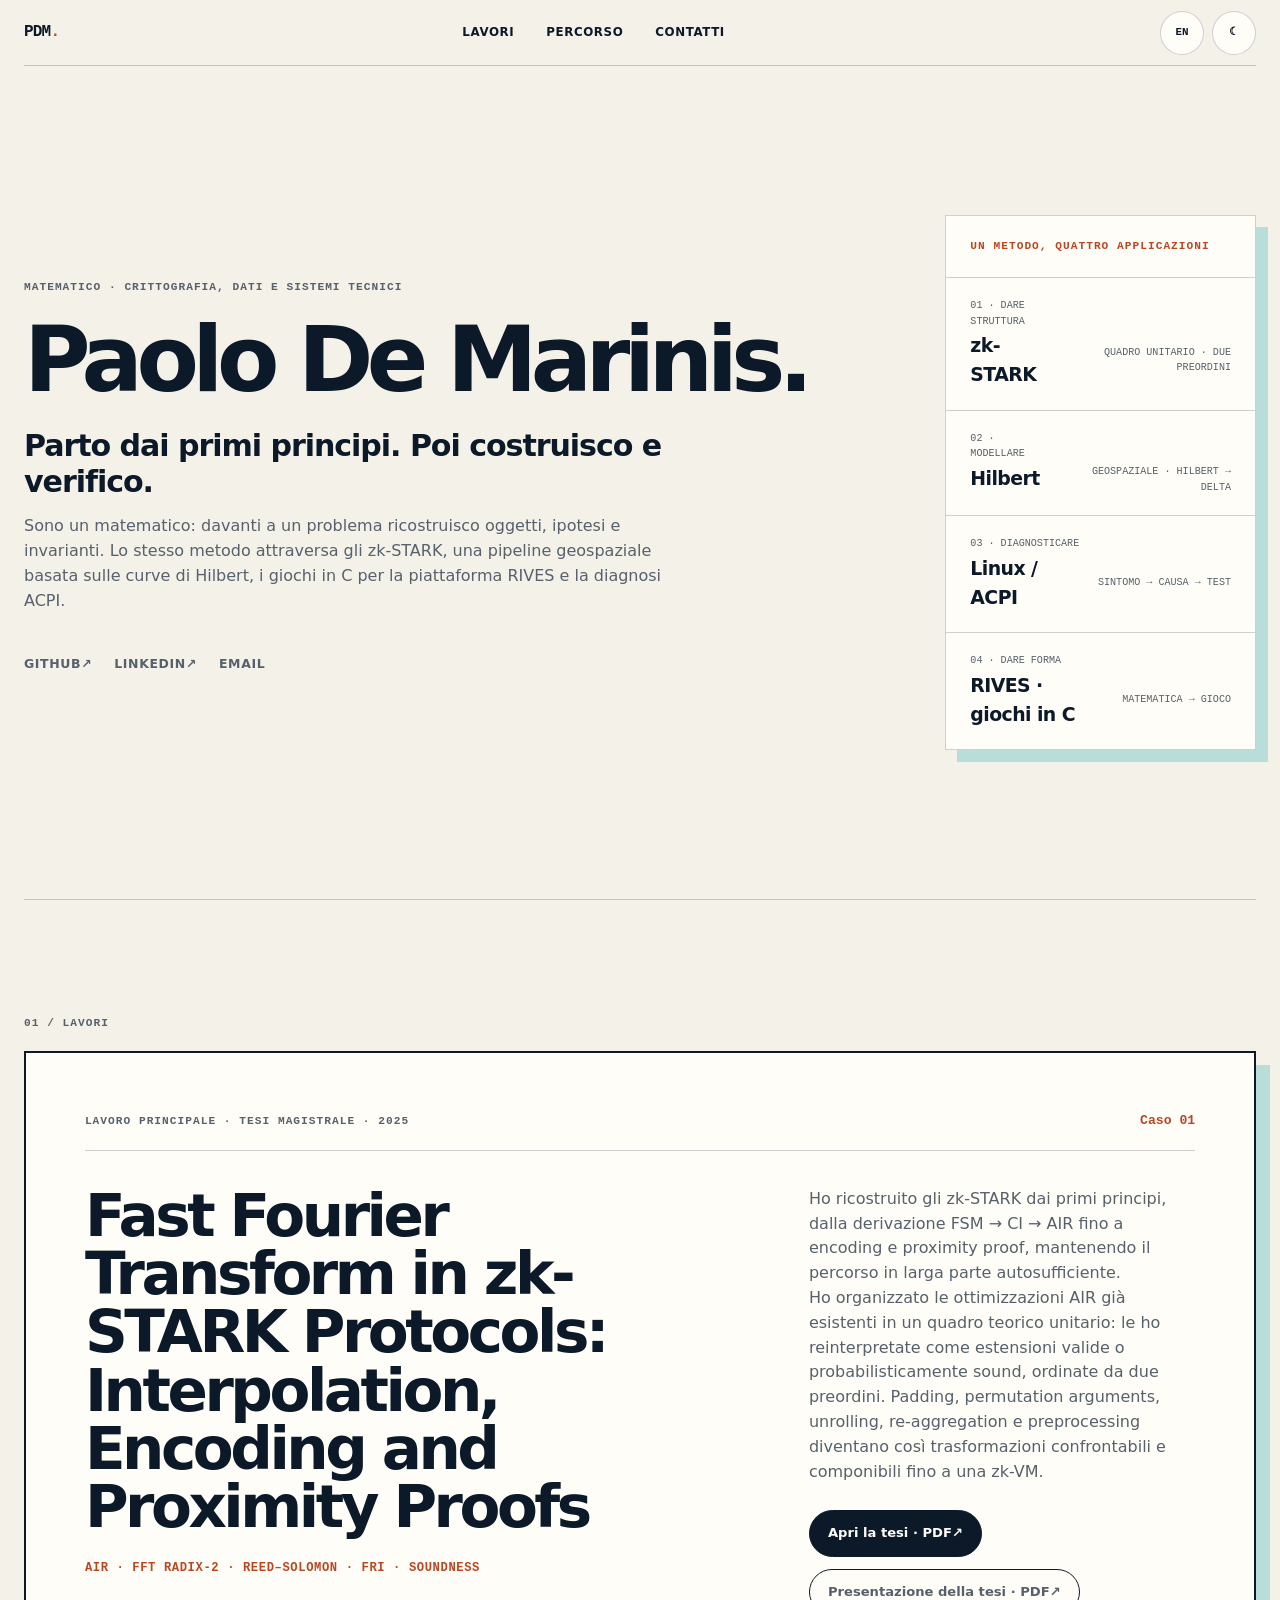
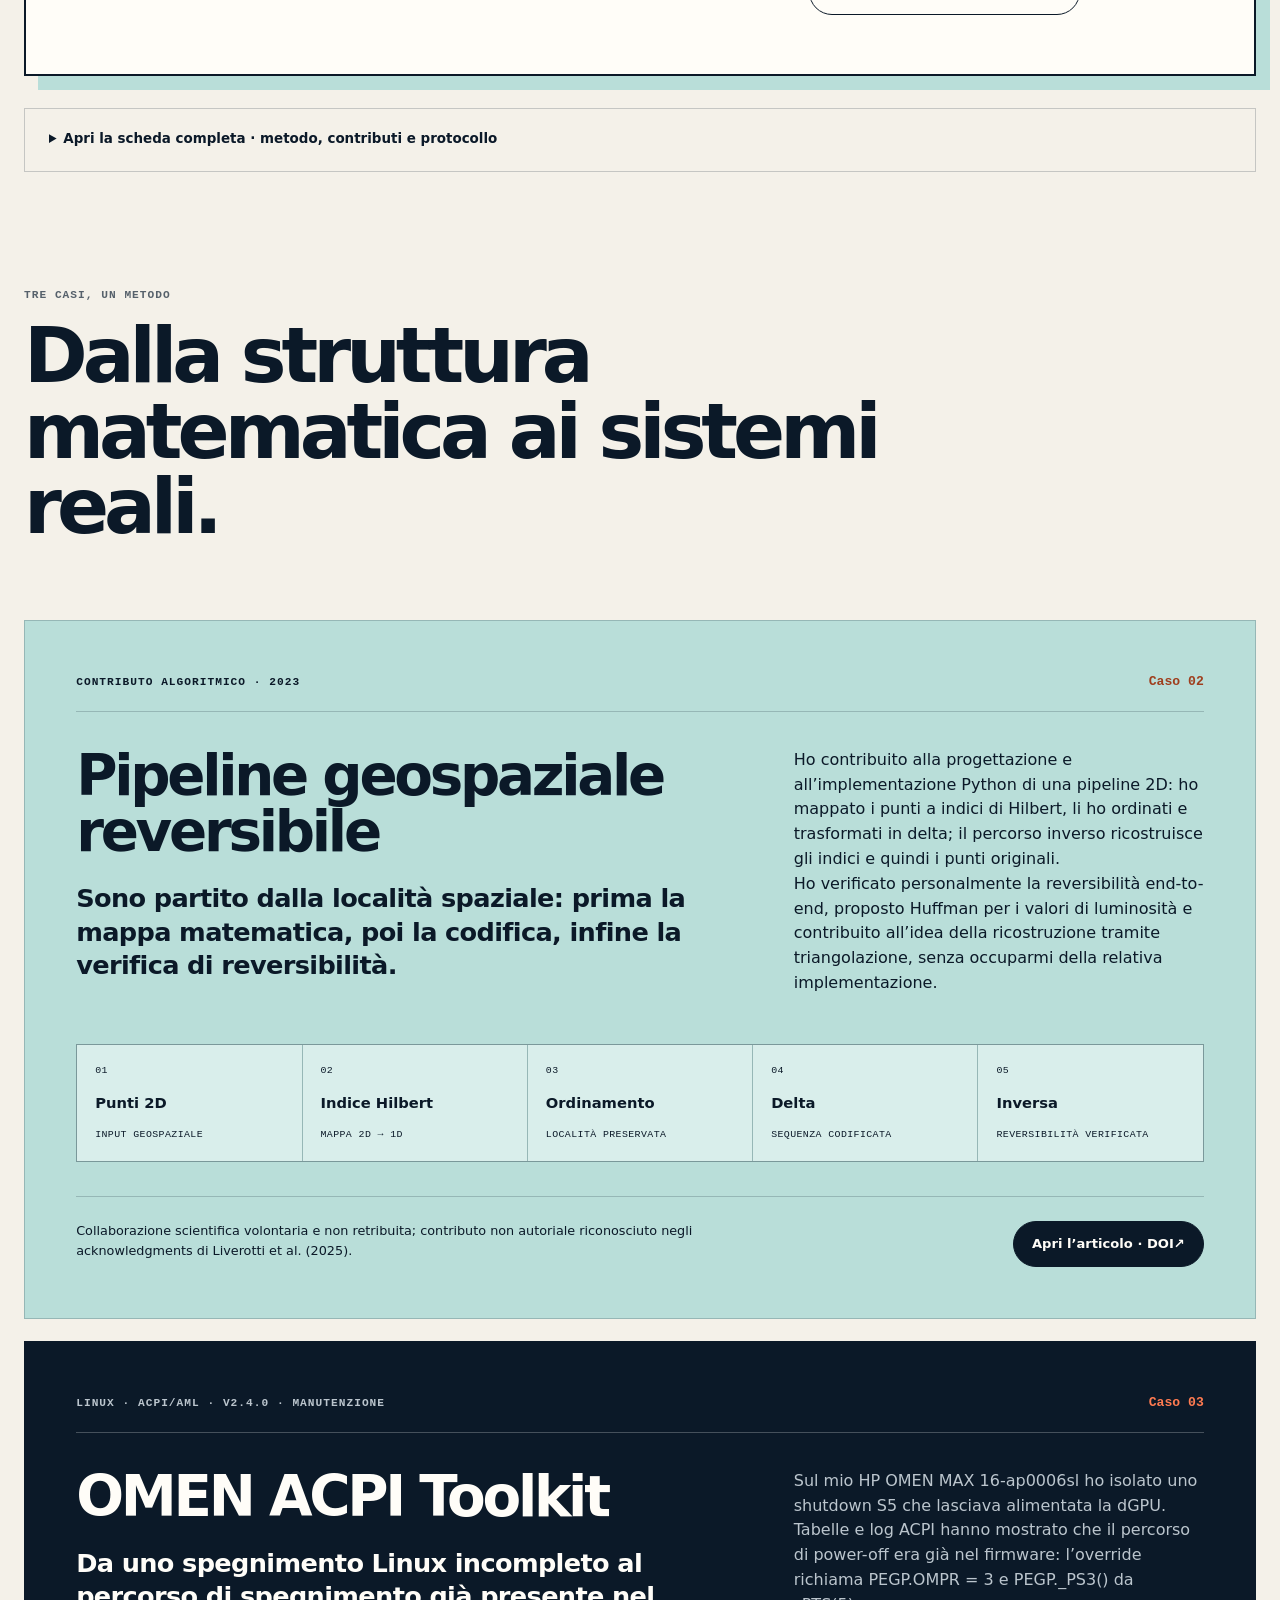
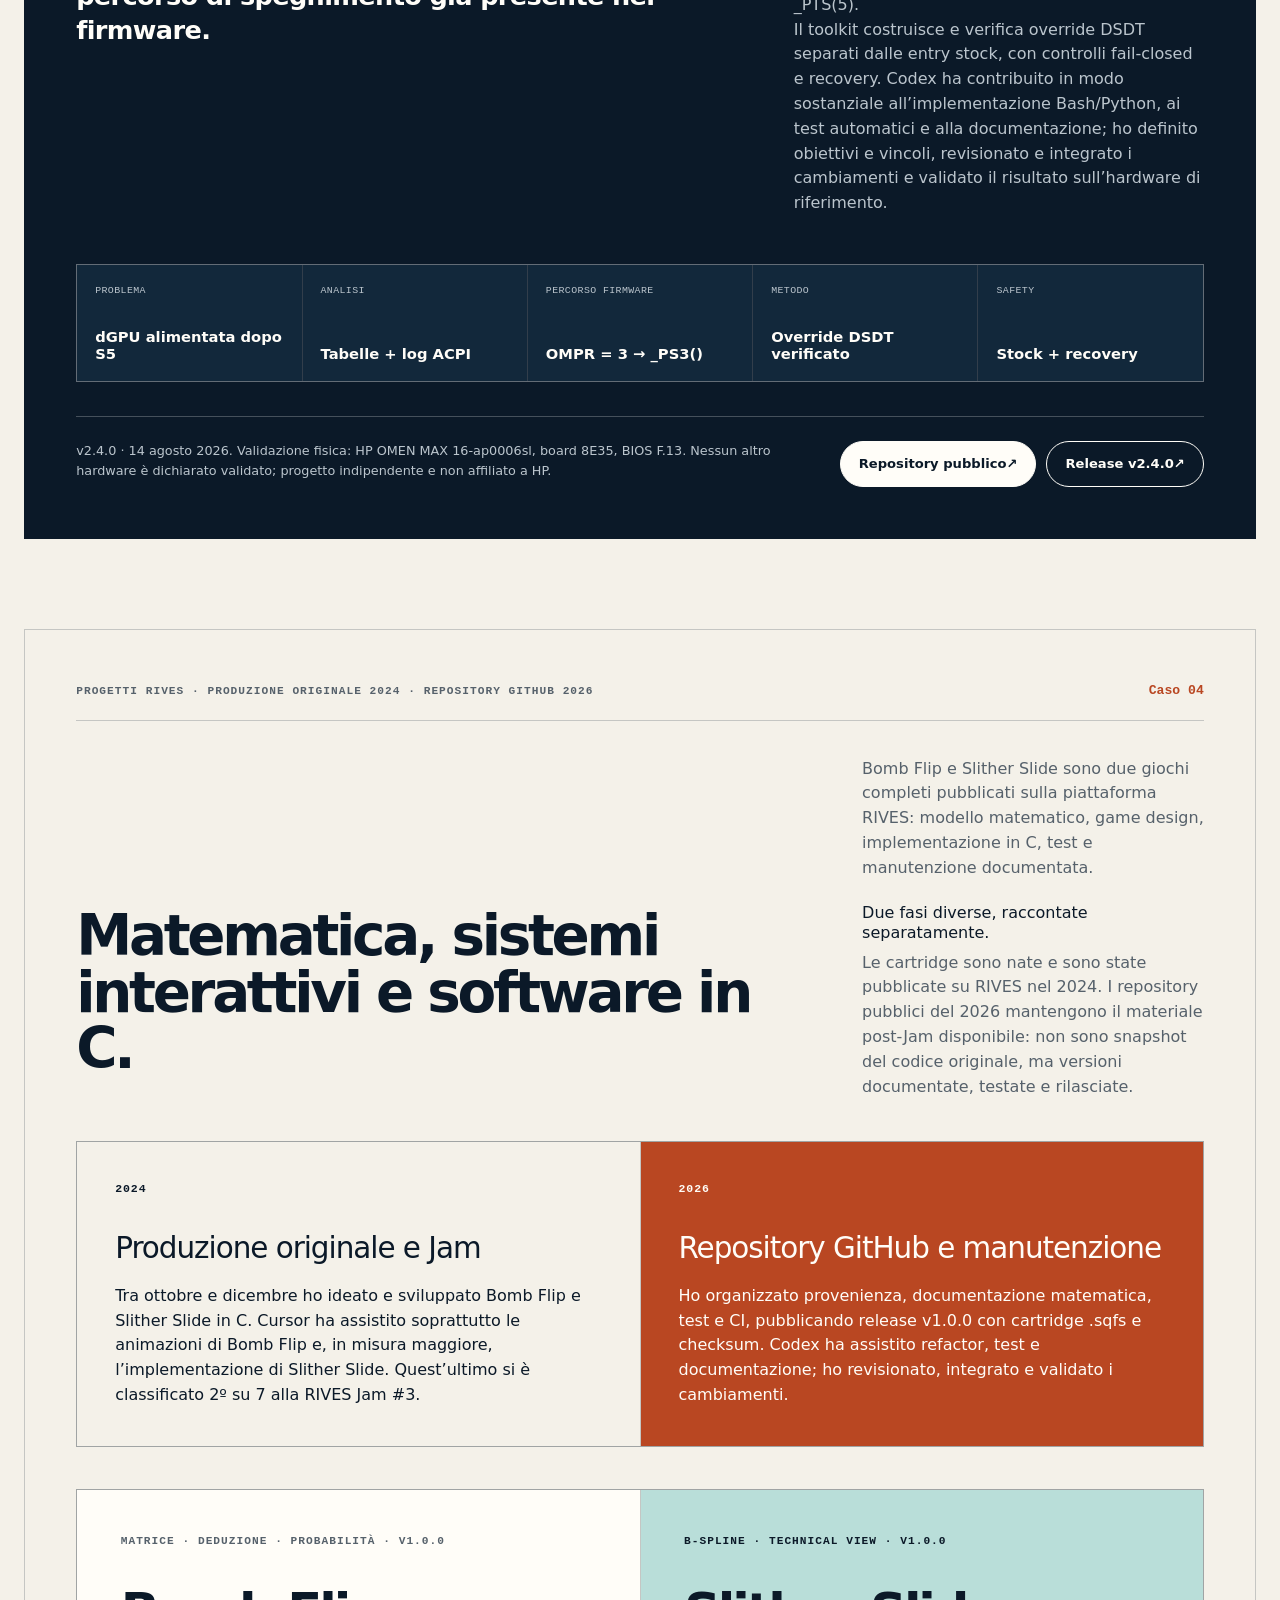
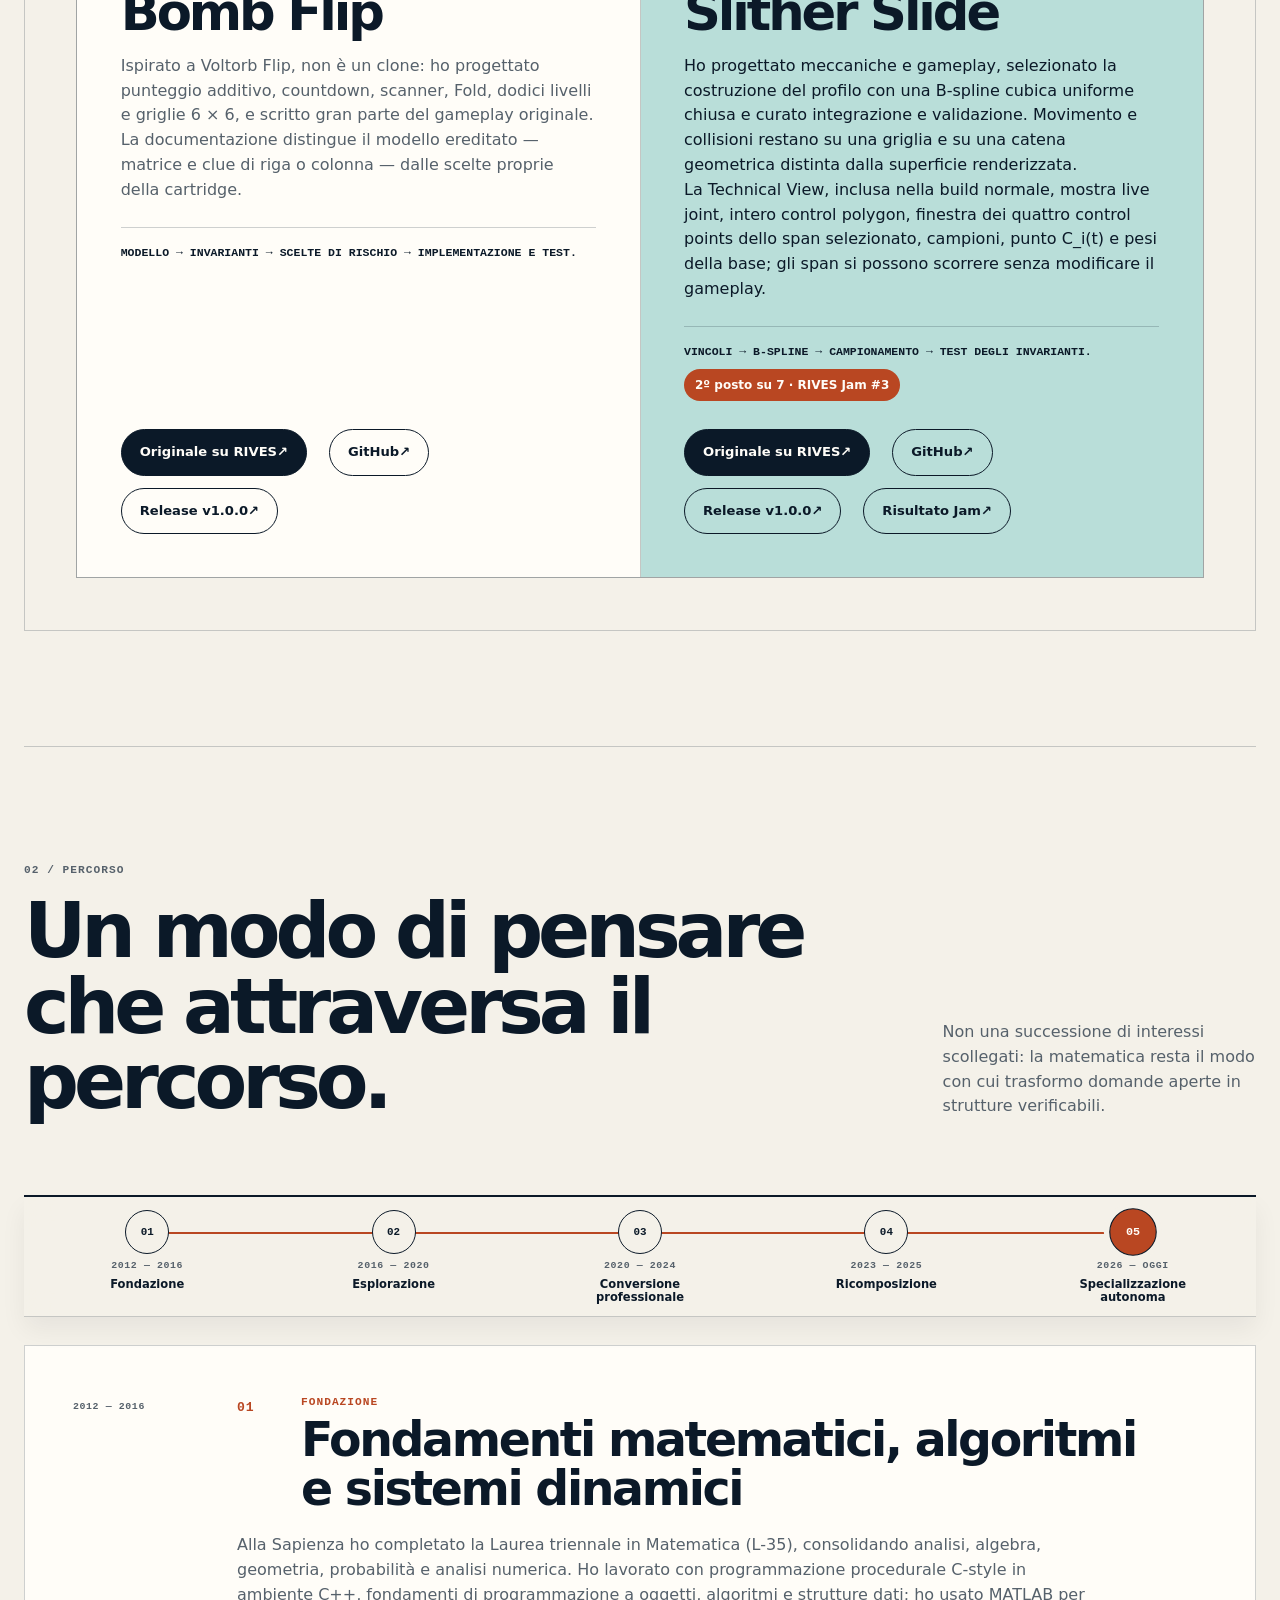
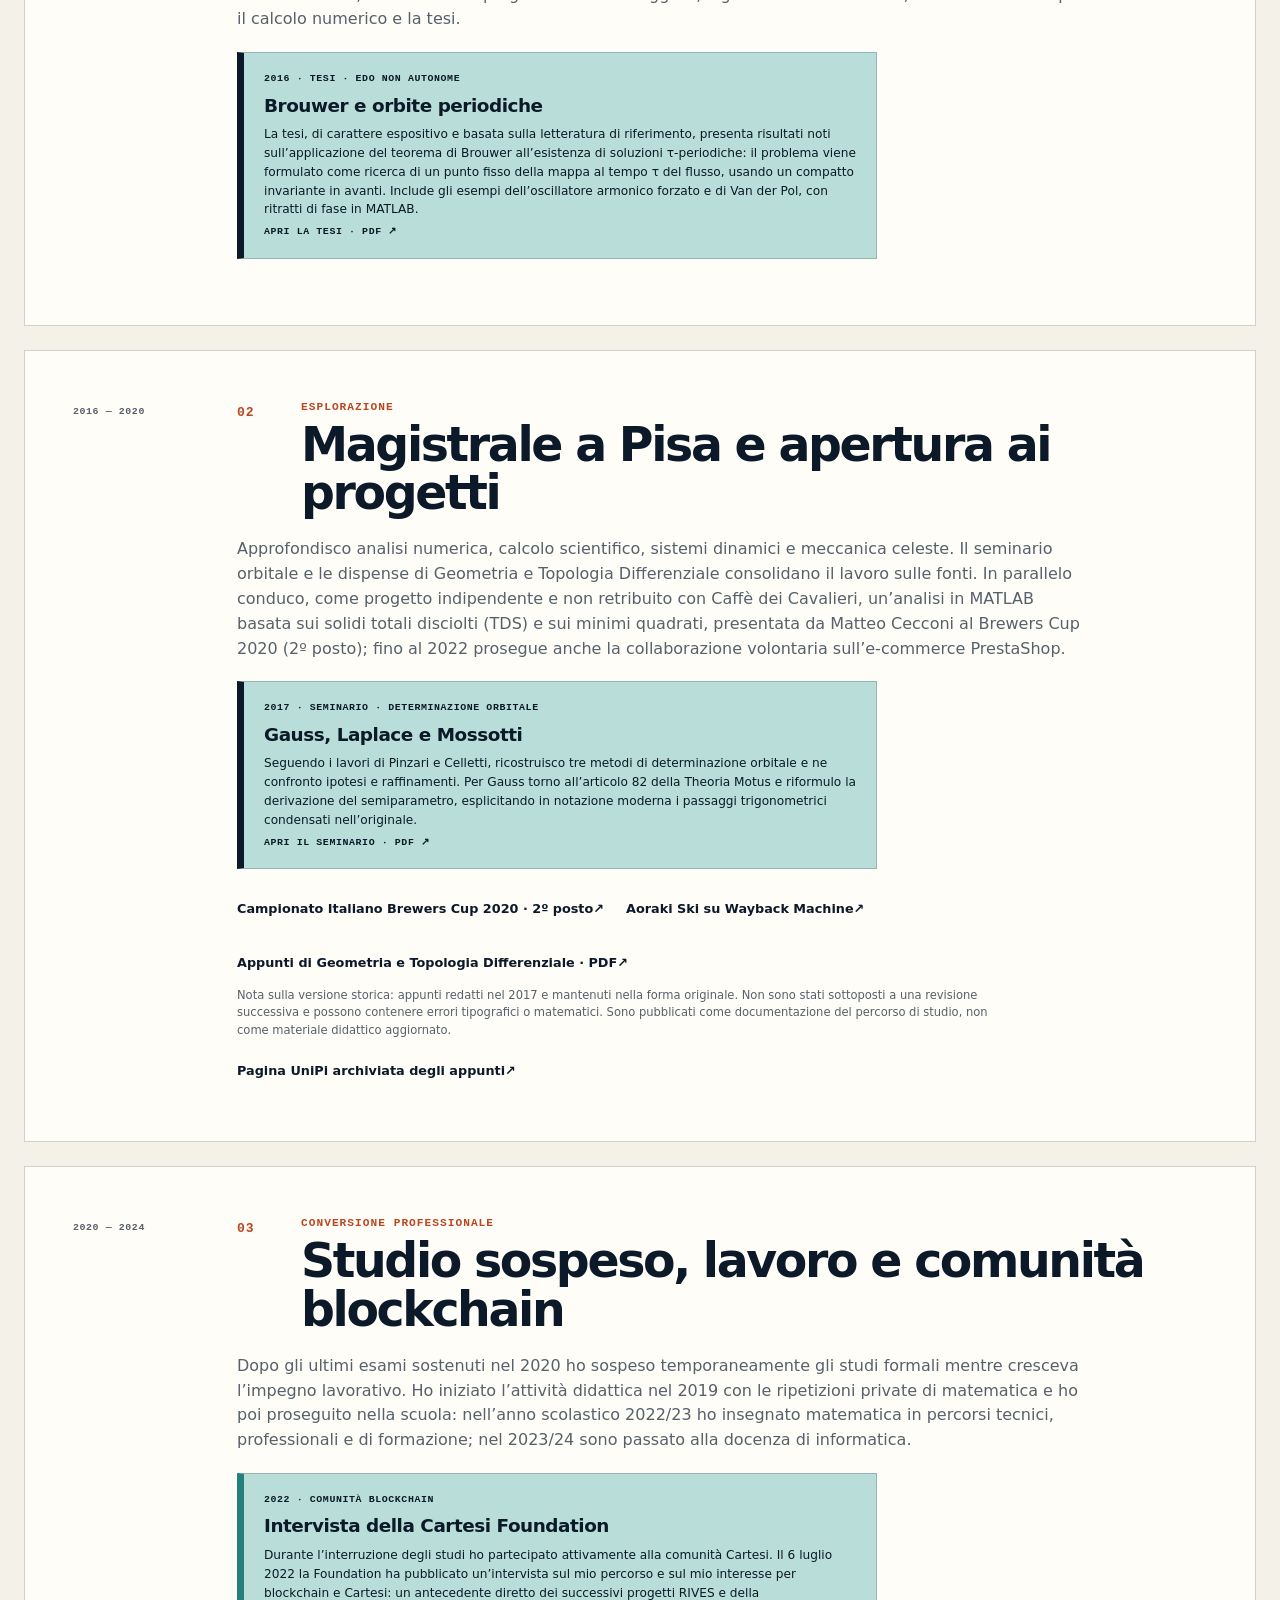
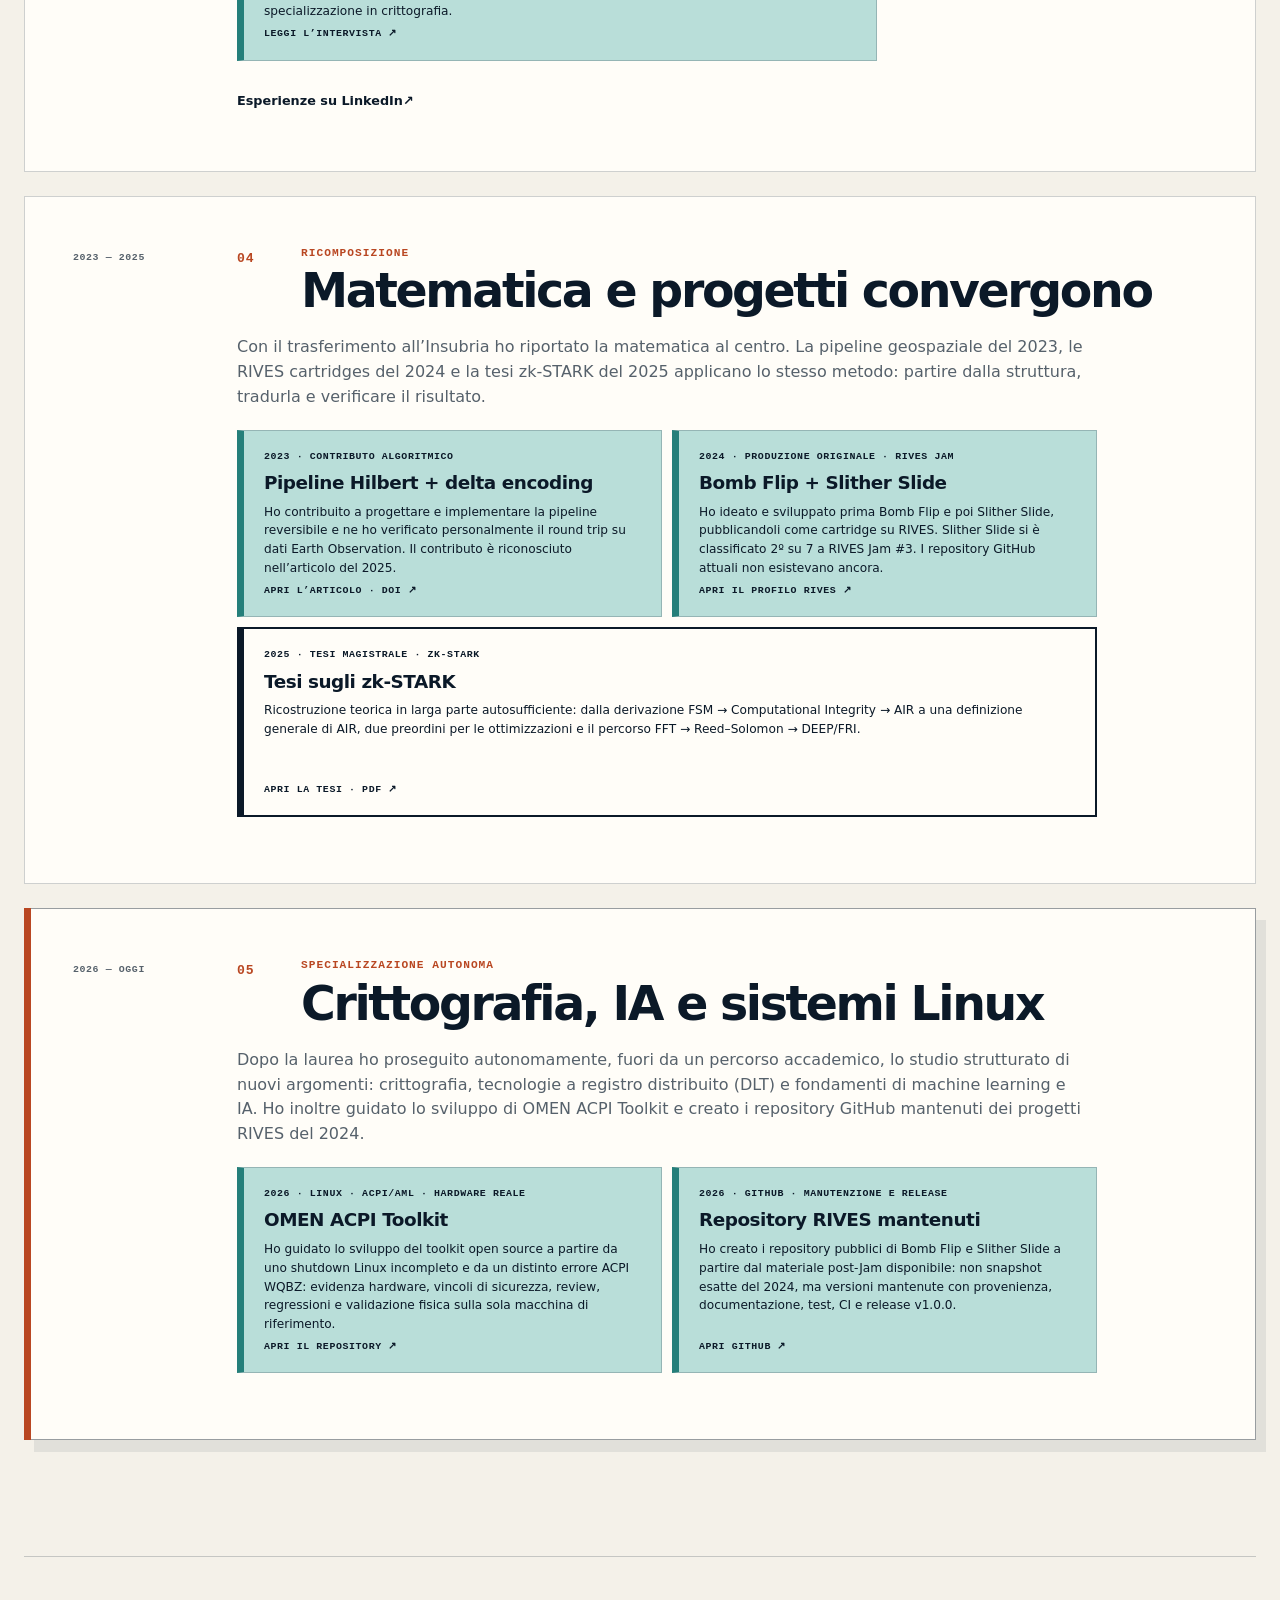
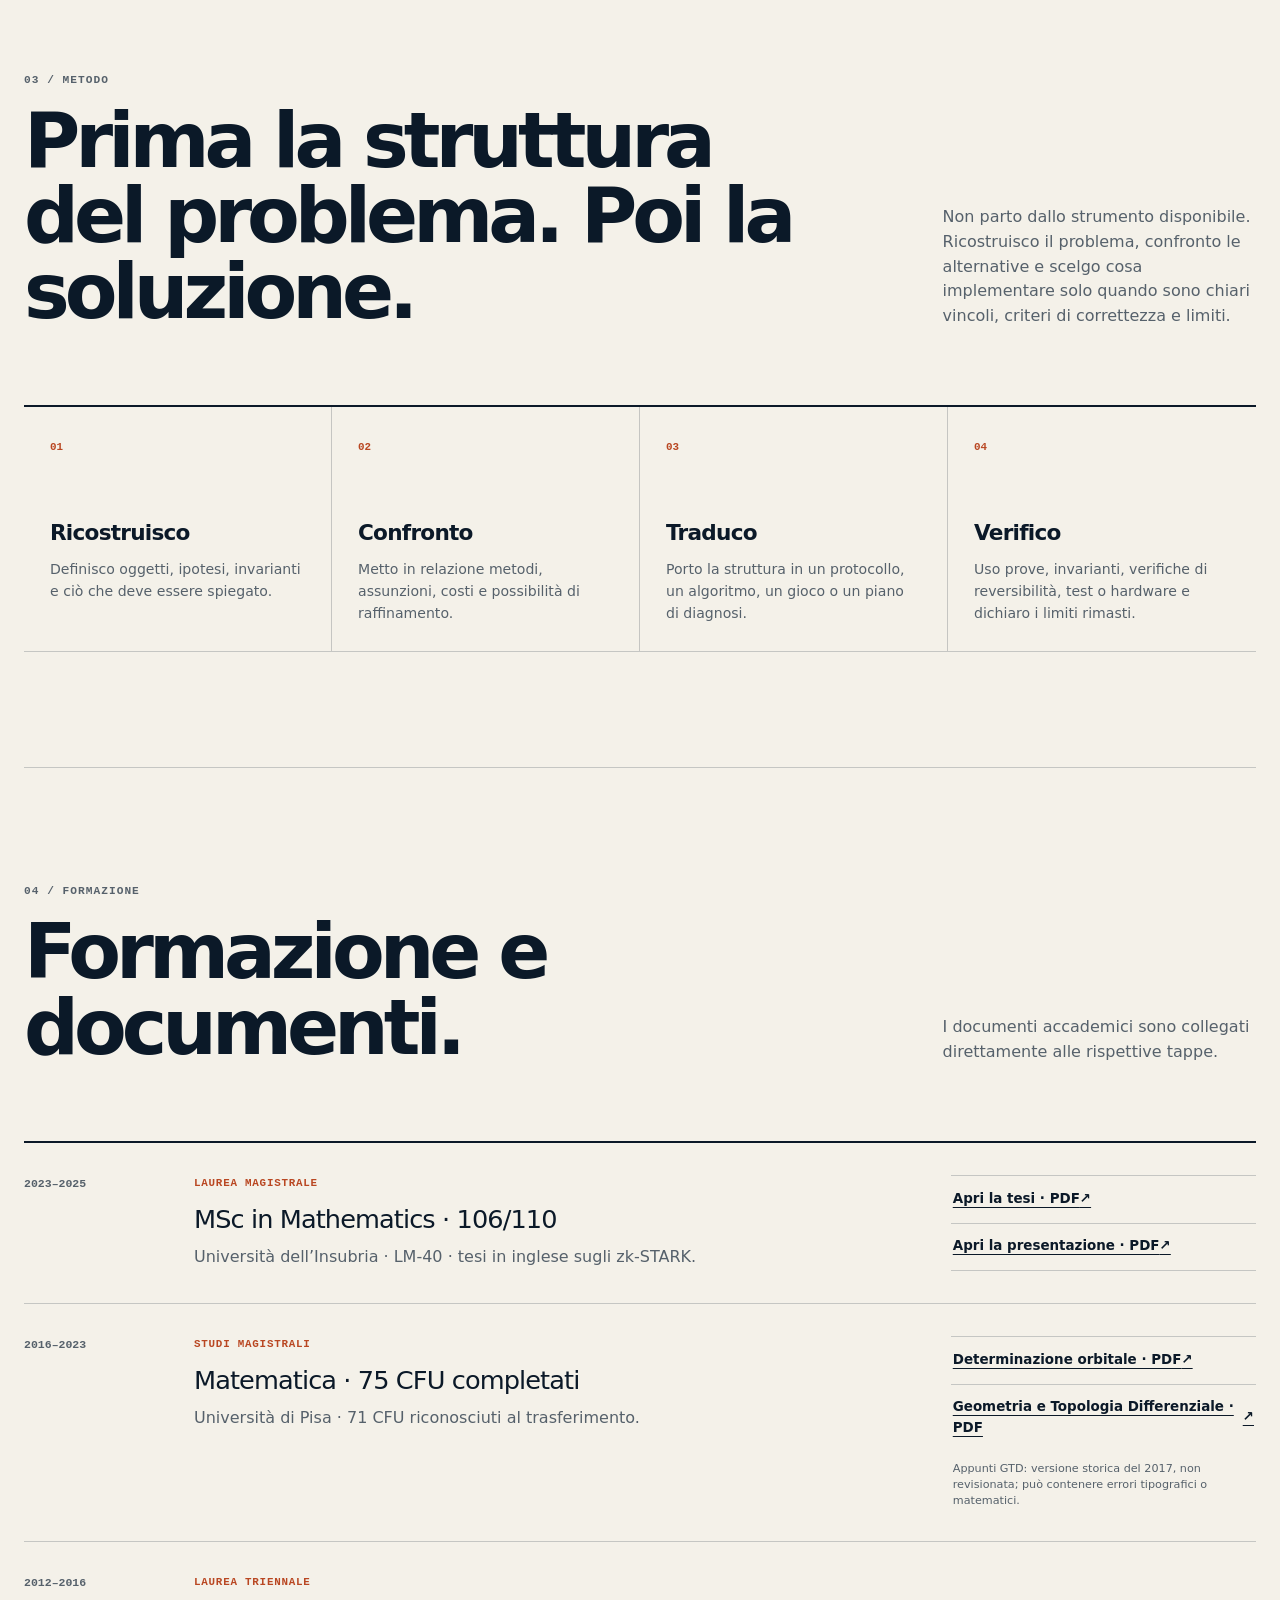
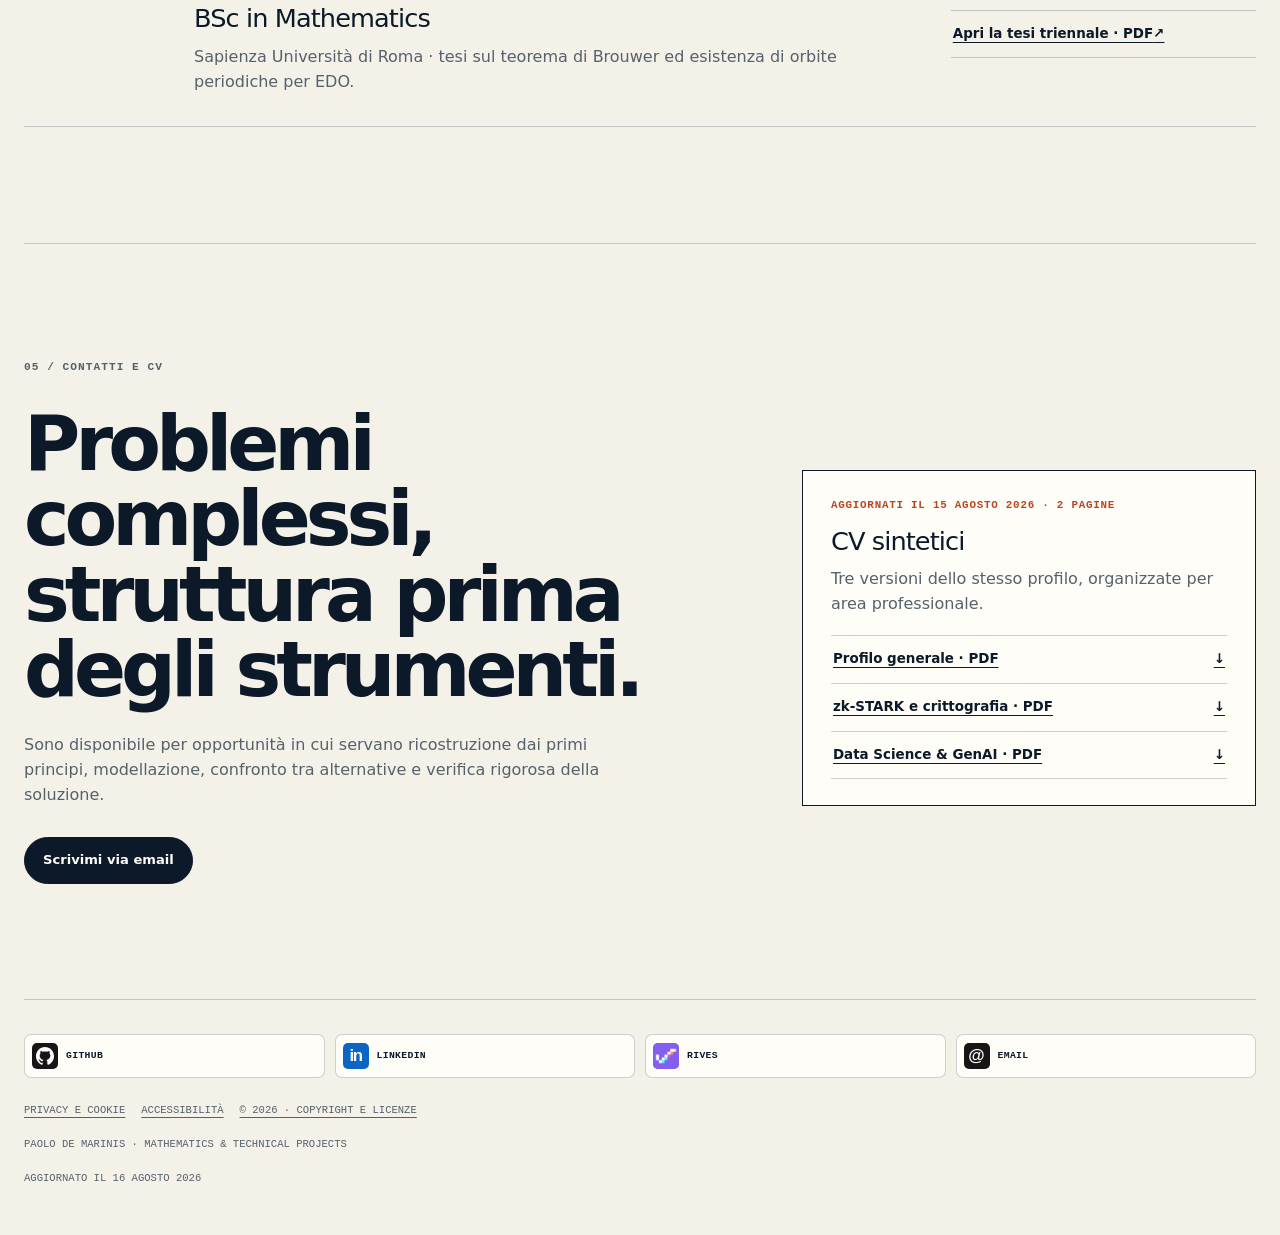
==== index.html @ 63380163 "Build bilingual portfolio interface and quality automation" ====
<!DOCTYPE html>
<html lang="it">
<head>
<meta charset="utf-8">
<meta name="viewport" content="width=device-width, initial-scale=1">
<meta name="referrer" content="no-referrer">
<meta name="robots" content="index, follow">
<title>Paolo De Marinis | Matematico</title>
<meta name="description" content="Matematico che ricostruisce problemi dai primi principi, traduce la struttura in soluzioni e ne verifica risultati e limiti.">
<link rel="canonical" href="https://paolo-de-marinis.github.io/">
<link rel="alternate" hreflang="it-IT" href="https://paolo-de-marinis.github.io/">
<link rel="alternate" hreflang="en" href="https://paolo-de-marinis.github.io/en/">
<meta property="og:title" content="Paolo De Marinis | Matematico">
<meta property="og:description" content="Dai primi principi alla soluzione verificata: zk-STARK, Hilbert, Linux/ACPI e sistemi interattivi.">
<meta property="og:url" content="https://paolo-de-marinis.github.io/">
<meta property="og:type" content="profile">
<meta property="og:site_name" content="Paolo De Marinis">
<meta property="og:locale" content="it_IT">
<meta property="og:locale:alternate" content="en_US">
<meta property="og:image" content="https://paolo-de-marinis.github.io/og.png">
<meta property="og:image:width" content="1734">
<meta property="og:image:height" content="907">
<meta property="og:image:alt" content="Paolo De Marinis - primi principi, matematica e verifica">
<meta name="twitter:card" content="summary_large_image">
<meta name="twitter:title" content="Paolo De Marinis | Matematico">
<meta name="twitter:description" content="Dai primi principi alla soluzione verificata: zk-STARK, Hilbert, Linux/ACPI e sistemi interattivi.">
<meta name="twitter:image" content="https://paolo-de-marinis.github.io/og.png">
<meta name="twitter:image:alt" content="Paolo De Marinis - primi principi, matematica e verifica">
<link rel="icon" href="/favicon.svg?v=2" type="image/svg+xml">
<link rel="stylesheet" href="/assets/site.css">
<script type="application/ld+json">{"@context":"https://schema.org","@type":"Person","name":"Paolo De Marinis","jobTitle":"Matematico","description":"Matematico che affronta problemi tecnico-scientifici dai primi principi, dalla formalizzazione alla verifica.","email":"mailto:paolodemarinis1993@gmail.com","sameAs":["https://www.linkedin.com/in/paolo-de-marinis-math/","https://github.com/paolo-de-marinis","https://app.rives.io/profile/0x2e092f91bc25ebd12b8b0e4df87d9d0424d6460c"],"alumniOf":["Università degli Studi dell’Insubria","Università di Pisa","Sapienza Università di Roma"],"knowsAbout":["Mathematics","zk-STARKs","Algebraic Intermediate Representations","Fast Fourier Transform","Reed-Solomon codes","FRI","Geospatial data compression","Hilbert curves","Linux","ACPI and AML","C","MATLAB"],"url":"https://paolo-de-marinis.github.io/"}</script>
</head>
<body>
<a class="skip-link" href="#contenuto">Salta al contenuto principale</a><header class="site-header"><a class="wordmark" href="#top" aria-label="PDM — Paolo De Marinis, inizio pagina">PDM<span>.</span></a><nav class="site-nav" aria-label="Navigazione principale"><a href="#lavori">Lavori</a><a href="#percorso">Percorso</a><a href="#contatti">Contatti</a></nav><div class="site-controls" role="group" aria-label="Lingua e tema">
<a href="/en/" hreflang="en" lang="en" aria-label="EN — Read in English">EN</a><button type="button" aria-label="Attiva il tema scuro" title="Tema scuro" class="theme-toggle"><span aria-hidden="true">☾</span></button>
</div></header><main id="contenuto" tabindex="-1"><section id="top" class="hero" aria-labelledby="hero-title"><div class="hero-copy">
<p class="eyebrow">Matematico · crittografia, dati e sistemi tecnici</p>
<h1 id="hero-title">Paolo De Marinis.</h1>
<p class="hero-lead">Parto dai primi principi. Poi costruisco e verifico.</p>
<p class="hero-body">Sono un matematico: davanti a un problema ricostruisco oggetti, ipotesi e invarianti. Lo stesso metodo attraversa gli zk-STARK, una pipeline geospaziale basata sulle curve di Hilbert, i giochi in C per la piattaforma RIVES e la diagnosi ACPI.</p>
<nav class="hero-links" aria-label="Contatti e profili">
<a class="" href="https://github.com/paolo-de-marinis" target="_blank" rel="noopener noreferrer">GitHub<span aria-hidden="true"> ↗</span></a><a class="" href="https://www.linkedin.com/in/paolo-de-marinis-math/" target="_blank" rel="noopener noreferrer">LinkedIn<span aria-hidden="true"> ↗</span></a><a href="mailto:paolodemarinis1993@gmail.com">Email</a>
</nav>
<nav class="mobile-project-nav" aria-label="Lavori principali"><a href="#featured-thesis">zk-STARK</a><a href="#hilbert">Hilbert</a><a href="#omen">OMEN</a><a href="#rives">RIVES</a></nav>
</div>
<aside class="proof-index" aria-label="Quattro applicazioni dello stesso metodo"><p class="card-kicker">Un metodo, quattro applicazioni</p>
<a href="#featured-thesis"><span>01 · dare struttura</span><strong>zk-STARK</strong><small>Quadro unitario · due preordini</small></a><a href="#hilbert"><span>02 · modellare</span><strong>Hilbert</strong><small>Geospaziale · Hilbert → delta</small></a><a href="#omen"><span>03 · diagnosticare</span><strong>Linux / ACPI</strong><small>Sintomo → causa → test</small></a><a href="#rives"><span>04 · dare forma</span><strong>RIVES · giochi in C</strong><small>Matematica → gioco</small></a></aside></section><section id="lavori" class="section work-section"><p class="section-index work-index">01 / Lavori</p>
<article id="featured-thesis" class="featured-thesis" aria-labelledby="featured-thesis-title"><div class="case-header featured-thesis-header">
<p class="project-type">Lavoro principale · tesi magistrale · 2025</p>
<span class="case-number">Caso 01</span>
</div>
<div>
<h2 id="featured-thesis-title">Fast Fourier Transform in zk-STARK Protocols: Interpolation, Encoding and Proximity Proofs</h2>
<p class="featured-thesis-tags">AIR · FFT radix-2 · Reed–Solomon · FRI · soundness</p>
</div>
<div class="featured-thesis-copy">
<p>Ho ricostruito gli zk-STARK dai primi principi, dalla derivazione FSM → CI → AIR fino a encoding e proximity proof, mantenendo il percorso in larga parte autosufficiente.</p>
<p>Ho organizzato le ottimizzazioni AIR già esistenti in un quadro teorico unitario: le ho reinterpretate come estensioni valide o probabilisticamente sound, ordinate da due preordini. Padding, permutation arguments, unrolling, re-aggregation e preprocessing diventano così trasformazioni confrontabili e componibili fino a una zk-VM.</p>
<div class="hero-actions">
<a class="button button-primary" href="/documents/paolo-de-marinis-msc-thesis-zkstarks.pdf" target="_blank" rel="noopener noreferrer">Apri la tesi · PDF<span aria-hidden="true"> ↗</span></a><a class="button button-secondary" href="/documents/paolo-de-marinis-msc-thesis-presentation.pdf" target="_blank" rel="noopener noreferrer">Presentazione della tesi · PDF<span aria-hidden="true"> ↗</span></a>
</div>
</div></article><details class="thesis-detail"><summary id="tesi">Apri la scheda completa · metodo, contributi e protocollo</summary><article class="case-study case-thesis"><div class="case-header">
<p class="project-type">Tesi magistrale · 2025 · lavoro principale</p>
<span class="case-number">Caso 01</span>
</div>
<div class="case-grid">
<div>
<h3>Fast Fourier Transform in zk-STARK Protocols: Interpolation, Encoding and Proximity Proofs</h3>
<p class="case-lead">Ho ricostruito gli zk-STARK dai primi principi prima di organizzare protocollo, ottimizzazioni e prove.</p>
</div>
<div class="case-body">
<p>Sono partito da una difficoltà precisa: la letteratura usa formalismi AIR non uniformi e raramente ricostruisce l’intero percorso. Riprendendo e ampliando idee già presentate in forma più intuitiva nella letteratura, ho formalizzato il passaggio da macchina a stati finiti a Computational Integrity e AIR e ne ho dimostrato l’equivalenza logica. Su questa base ho proposto una definizione generale che unifica formulazioni della letteratura e un framework a due preordini per confrontare e comporre estensioni valide o probabilisticamente sound.</p>
<p>Ho applicato il framework per analizzare e reinterpretare sistematicamente ottimizzazioni già note. In particolare, la tesi formalizza i permutation arguments presenti in letteratura come trasformazioni che, mediante colonne ausiliarie e un running-product argument, convertono vincoli non locali indicizzati da una permutazione in vincoli locali rispetto allo shift della traccia, con soundness probabilistica. Padding, unrolling, re-aggregation e preprocessing possono quindi essere classificati e composti fino alla costruzione di una zk-VM.</p>
<p>Ho infine ricostruito, a partire dalla letteratura, il protocollo attraverso FFT, codifica Reed-Solomon, DEEP e FRI, con analisi di complessità e soundness, distinguendo risultati dimostrati, assunzioni e limiti del lavoro.</p>
</div>
</div>
<div class="protocol-map" role="group" aria-label="Struttura concettuale della tesi">
<div>
<span>Formalizzazione</span><strong>FSM</strong>
</div>
<i aria-hidden="true">→</i><div>
<span>Statement</span><strong>CI</strong>
</div>
<i aria-hidden="true">→</i><div>
<span>Vincoli</span><strong>AIR</strong>
</div>
<i aria-hidden="true">→</i><div>
<span>Encoding</span><strong>Reed–Solomon</strong>
</div>
<i aria-hidden="true">→</i><div>
<span>Proximity</span><strong>DEEP + FRI</strong>
</div>
</div>
<div class="case-footer"><p>Università dell’Insubria · 106/110 · relatori Marco Donatelli e Alberto Trombetta</p></div></article></details><div class="section-heading applied-heading">
<p class="section-index">Tre casi, un metodo</p>
<h2>Dalla struttura matematica ai sistemi reali.</h2>
</div>
<article id="hilbert" class="case-study case-hilbert"><div class="case-header">
<p class="project-type">Contributo algoritmico · 2023</p>
<span class="case-number">Caso 02</span>
</div>
<div class="case-grid">
<div>
<h3>Pipeline geospaziale reversibile</h3>
<p class="case-lead">Sono partito dalla località spaziale: prima la mappa matematica, poi la codifica, infine la verifica di reversibilità.</p>
</div>
<div class="case-body">
<p>Ho contribuito alla progettazione e all’implementazione Python di una pipeline 2D: ho mappato i punti a indici di Hilbert, li ho ordinati e trasformati in delta; il percorso inverso ricostruisce gli indici e quindi i punti originali.</p>
<p>Ho verificato personalmente la reversibilità end-to-end, proposto Huffman per i valori di luminosità e contribuito all’idea della ricostruzione tramite triangolazione, senza occuparmi della relativa implementazione.</p>
</div>
</div>
<ol class="pipeline">
<li>
<span>01</span><strong>Punti 2D</strong><small>Input geospaziale</small>
</li>
<li>
<span>02</span><strong>Indice Hilbert</strong><small>Mappa 2D → 1D</small>
</li>
<li>
<span>03</span><strong>Ordinamento</strong><small>Località preservata</small>
</li>
<li>
<span>04</span><strong>Delta</strong><small>Sequenza codificata</small>
</li>
<li>
<span>05</span><strong>Inversa</strong><small>Reversibilità verificata</small>
</li>
</ol>
<div class="case-footer">
<p>Collaborazione scientifica volontaria e non retribuita; contributo non autoriale riconosciuto negli acknowledgments di Liverotti et al. (2025).</p>
<a class="button button-primary" href="https://doi.org/10.1002/nme.70064" target="_blank" rel="noopener noreferrer">Apri l’articolo · DOI<span aria-hidden="true"> ↗</span></a>
</div></article><article id="omen" class="case-study case-omen"><div class="case-header">
<p class="project-type">Linux · ACPI/AML · v2.4.0 · manutenzione</p>
<span class="case-number">Caso 03</span>
</div>
<div class="case-grid">
<div>
<h3>OMEN ACPI Toolkit</h3>
<p class="case-lead">Da uno spegnimento Linux incompleto al percorso di spegnimento già presente nel firmware.</p>
</div>
<div class="case-body">
<p>Sul mio HP OMEN MAX 16-ap0006sl ho isolato uno shutdown S5 che lasciava alimentata la dGPU. Tabelle e log ACPI hanno mostrato che il percorso di power-off era già nel firmware: l’override richiama PEGP.OMPR = 3 e PEGP._PS3() da _PTS(5).</p>
<p>Il toolkit costruisce e verifica override DSDT separati dalle entry stock, con controlli fail-closed e recovery. Codex ha contribuito in modo sostanziale all’implementazione Bash/Python, ai test automatici e alla documentazione; ho definito obiettivi e vincoli, revisionato e integrato i cambiamenti e validato il risultato sull’hardware di riferimento.</p>
</div>
</div>
<ol class="diagnostic-flow">
<li>
<span>Problema</span><strong>dGPU alimentata dopo S5</strong>
</li>
<li>
<span>Analisi</span><strong>Tabelle + log ACPI</strong>
</li>
<li>
<span>Percorso firmware</span><strong>OMPR = 3 → _PS3()</strong>
</li>
<li>
<span>Metodo</span><strong>Override DSDT verificato</strong>
</li>
<li>
<span>Safety</span><strong>Stock + recovery</strong>
</li>
</ol>
<div class="case-footer">
<p>v2.4.0 · 14 agosto 2026. Validazione fisica: HP OMEN MAX 16-ap0006sl, board 8E35, BIOS F.13. Nessun altro hardware è dichiarato validato; progetto indipendente e non affiliato a HP.</p>
<div>
<a class="button button-primary" href="https://github.com/paolo-de-marinis/omen-acpi" target="_blank" rel="noopener noreferrer">Repository pubblico<span aria-hidden="true"> ↗</span></a><a class="button button-secondary" href="https://github.com/paolo-de-marinis/omen-acpi/releases/tag/v2.4.0" target="_blank" rel="noopener noreferrer">Release v2.4.0<span aria-hidden="true"> ↗</span></a>
</div>
</div></article><div id="rives" class="rives-subsection"><article class="rives-study"><div class="case-header">
<p class="project-type">Progetti RIVES · produzione originale 2024 · repository GitHub 2026</p>
<span class="case-number">Caso 04</span>
</div>
<div class="rives-heading">
<h3>Matematica, sistemi interattivi e software in C.</h3>
<div class="rives-intro-copy">
<p>Bomb Flip e Slither Slide sono due giochi completi pubblicati sulla piattaforma RIVES: modello matematico, game design, implementazione in C, test e manutenzione documentata.</p>
<div>
<h4>Due fasi diverse, raccontate separatamente.</h4>
<p>Le cartridge sono nate e sono state pubblicate su RIVES nel 2024. I repository pubblici del 2026 mantengono il materiale post-Jam disponibile: non sono snapshot del codice originale, ma versioni documentate, testate e rilasciate.</p>
</div>
</div>
</div>
<div class="rives-phases" role="group" aria-label="Fasi dei progetti RIVES">
<article><time datetime="2024">2024</time><h4>Produzione originale e Jam</h4>
<p>Tra ottobre e dicembre ho ideato e sviluppato Bomb Flip e Slither Slide in C. Cursor ha assistito soprattutto le animazioni di Bomb Flip e, in misura maggiore, l’implementazione di Slither Slide. Quest’ultimo si è classificato 2º su 7 alla RIVES Jam #3.</p></article><article><time datetime="2026">2026</time><h4>Repository GitHub e manutenzione</h4>
<p>Ho organizzato provenienza, documentazione matematica, test e CI, pubblicando release v1.0.0 con cartridge .sqfs e checksum. Codex ha assistito refactor, test e documentazione; ho revisionato, integrato e validato i cambiamenti.</p></article>
</div>
<div class="rives-grid">
<section aria-labelledby="bomb-title"><p class="project-type">Matrice · deduzione · probabilità · v1.0.0</p>
<h4 id="bomb-title">Bomb Flip</h4>
<p>Ispirato a Voltorb Flip, non è un clone: ho progettato punteggio additivo, countdown, scanner, Fold, dodici livelli e griglie 6 × 6, e scritto gran parte del gameplay originale. La documentazione distingue il modello ereditato — matrice e clue di riga o colonna — dalle scelte proprie della cartridge.</p>
<p class="case-proof">Modello → invarianti → scelte di rischio → implementazione e test.</p>
<div class="card-links">
<a class="button button-primary" href="https://app.rives.io/cartridges/5932d82f5827" target="_blank" rel="noopener noreferrer">Originale su RIVES<span aria-hidden="true"> ↗</span></a><a class="button button-secondary" href="https://github.com/paolo-de-marinis/bomb-flip" target="_blank" rel="noopener noreferrer">GitHub<span aria-hidden="true"> ↗</span></a><a class="button button-secondary" href="https://github.com/paolo-de-marinis/bomb-flip/releases/tag/v1.0.0" target="_blank" rel="noopener noreferrer">Release v1.0.0<span aria-hidden="true"> ↗</span></a>
</div></section><section aria-labelledby="slither-title"><p class="project-type">B-spline · Technical View · v1.0.0</p>
<h4 id="slither-title">Slither Slide</h4>
<p>Ho progettato meccaniche e gameplay, selezionato la costruzione del profilo con una B-spline cubica uniforme chiusa e curato integrazione e validazione. Movimento e collisioni restano su una griglia e su una catena geometrica distinta dalla superficie renderizzata.</p>
<p>La Technical View, inclusa nella build normale, mostra live joint, intero control polygon, finestra dei quattro control points dello span selezionato, campioni, punto C_i(t) e pesi della base; gli span si possono scorrere senza modificare il gameplay.</p>
<p class="case-proof">Vincoli → B-spline → campionamento → test degli invarianti.</p>
<p class="result">2º posto su 7 · RIVES Jam #3</p>
<div class="card-links">
<a class="button button-primary" href="https://app.rives.io/cartridges/7654435bf067" target="_blank" rel="noopener noreferrer">Originale su RIVES<span aria-hidden="true"> ↗</span></a><a class="button button-secondary" href="https://github.com/paolo-de-marinis/slither-slide" target="_blank" rel="noopener noreferrer">GitHub<span aria-hidden="true"> ↗</span></a><a class="button button-secondary" href="https://github.com/paolo-de-marinis/slither-slide/releases/tag/v1.0.0" target="_blank" rel="noopener noreferrer">Release v1.0.0<span aria-hidden="true"> ↗</span></a><a class="button button-secondary" href="https://x.com/rives_io/status/1867175218642636978" target="_blank" rel="noopener noreferrer">Risultato Jam<span aria-hidden="true"> ↗</span></a>
</div></section>
</div></article></div></section><section id="percorso" class="section trajectory-section"><div class="section-heading split-heading">
<div>
<p class="section-index">02 / Percorso</p>
<h2>Un modo di pensare che attraversa il percorso.</h2>
</div>
<p>Non una successione di interessi scollegati: la matematica resta il modo con cui trasformo domande aperte in strutture verificabili.</p>
</div>
<div class="interactive-timeline">
<div class="timeline-scroll-sticky"><ol class="timeline-rail">
<li><a href="#fase-fondazione"><span class="timeline-rail-dot">01</span><small>2012 — 2016</small><strong>Fondazione</strong></a></li>
<li><a href="#fase-esplorazione"><span class="timeline-rail-dot">02</span><small>2016 — 2020</small><strong>Esplorazione</strong></a></li>
<li><a href="#fase-conversione"><span class="timeline-rail-dot">03</span><small>2020 — 2024</small><strong>Conversione professionale</strong></a></li>
<li><a href="#fase-ricomposizione"><span class="timeline-rail-dot">04</span><small>2023 — 2025</small><strong>Ricomposizione</strong></a></li>
<li><a href="#fase-specializzazione"><span class="timeline-rail-dot">05</span><small>2026 — oggi</small><strong>Specializzazione autonoma</strong></a></li>
</ol></div>
<p class="sr-only" aria-live="polite" aria-atomic="true">Fase corrente</p>
<div class="timeline-scroll-story" role="group" aria-label="Percorso cronologico">
<article class="timeline-scroll-step" id="fase-fondazione" aria-label="2012 — 2016: Fondazione"><p class="timeline-active-period">2012 — 2016</p>
<div>
<div class="timeline-panel-heading">
<p class="timeline-panel-number">01</p>
<div>
<p class="phase-kicker">Fondazione</p>
<h3>Fondamenti matematici, algoritmi e sistemi dinamici</h3>
</div>
</div>
<p class="timeline-panel-description">Alla Sapienza ho completato la Laurea triennale in Matematica (L-35), consolidando analisi, algebra, geometria, probabilità e analisi numerica. Ho lavorato con programmazione procedurale C-style in ambiente C++, fondamenti di programmazione a oggetti, algoritmi e strutture dati; ho usato MATLAB per il calcolo numerico e la tesi.</p>
<div class="phase-highlights phase-highlights-single"><a class="phase-highlight" data-lane="study" href="/documents/paolo-de-marinis-bsc-thesis-brouwer.pdf" target="_blank" rel="noopener noreferrer"><span>2016 · tesi · EDO non autonome</span><strong>Brouwer e orbite periodiche</strong><small>La tesi, di carattere espositivo e basata sulla letteratura di riferimento, presenta risultati noti sull’applicazione del teorema di Brouwer all’esistenza di soluzioni τ-periodiche: il problema viene formulato come ricerca di un punto fisso della mappa al tempo τ del flusso, usando un compatto invariante in avanti. Include gli esempi dell’oscillatore armonico forzato e di Van der Pol, con ritratti di fase in MATLAB.</small><b aria-hidden="true">Apri la tesi · PDF ↗</b></a></div>
</div></article><article class="timeline-scroll-step" id="fase-esplorazione" aria-label="2016 — 2020: Esplorazione"><p class="timeline-active-period">2016 — 2020</p>
<div>
<div class="timeline-panel-heading">
<p class="timeline-panel-number">02</p>
<div>
<p class="phase-kicker">Esplorazione</p>
<h3>Magistrale a Pisa e apertura ai progetti</h3>
</div>
</div>
<p class="timeline-panel-description">Approfondisco analisi numerica, calcolo scientifico, sistemi dinamici e meccanica celeste. Il seminario orbitale e le dispense di Geometria e Topologia Differenziale consolidano il lavoro sulle fonti. In parallelo conduco, come progetto indipendente e non retribuito con Caffè dei Cavalieri, un’analisi in MATLAB basata sui solidi totali disciolti (TDS) e sui minimi quadrati, presentata da Matteo Cecconi al Brewers Cup 2020 (2º posto); fino al 2022 prosegue anche la collaborazione volontaria sull’e-commerce PrestaShop.</p>
<div class="phase-highlights phase-highlights-single"><a class="phase-highlight" data-lane="study" href="/documents/paolo-de-marinis-gauss-laplace-mossotti.pdf" target="_blank" rel="noopener noreferrer"><span>2017 · seminario · determinazione orbitale</span><strong>Gauss, Laplace e Mossotti</strong><small>Seguendo i lavori di Pinzari e Celletti, ricostruisco tre metodi di determinazione orbitale e ne confronto ipotesi e raffinamenti. Per Gauss torno all’articolo 82 della Theoria Motus e riformulo la derivazione del semiparametro, esplicitando in notazione moderna i passaggi trigonometrici condensati nell’originale.</small><b aria-hidden="true">Apri il seminario · PDF ↗</b></a></div>
<div class="phase-links">
<div class="phase-link-item"><a href="https://www.ilcaffeespressoitaliano.com/2020/chi-sono-i-campioni-del-caffe-2020/" target="_blank" rel="noopener noreferrer">Campionato Italiano Brewers Cup 2020 · 2º posto<span aria-hidden="true"> ↗</span></a></div>
<div class="phase-link-item"><a href="https://web.archive.org/web/*/http://www.aorakiski.com/" target="_blank" rel="noopener noreferrer">Aoraki Ski su Wayback Machine<span aria-hidden="true"> ↗</span></a></div>
<div class="phase-link-item phase-link-item-noted">
<a href="/documents/paolo-de-marinis-gtd-notes.pdf" target="_blank" rel="noopener noreferrer">Appunti di Geometria e Topologia Differenziale · PDF<span aria-hidden="true"> ↗</span></a><p class="phase-link-note">Nota sulla versione storica: appunti redatti nel 2017 e mantenuti nella forma originale. Non sono stati sottoposti a una revisione successiva e possono contenere errori tipografici o matematici. Sono pubblicati come documentazione del percorso di studio, non come materiale didattico aggiornato.</p>
</div>
<div class="phase-link-item"><a href="https://web.archive.org/web/20210510012417/https://poisson.phc.dm.unipi.it/~demarinis/" target="_blank" rel="noopener noreferrer">Pagina UniPi archiviata degli appunti<span aria-hidden="true"> ↗</span></a></div>
</div>
</div></article><article class="timeline-scroll-step" id="fase-conversione" aria-label="2020 — 2024: Conversione professionale"><p class="timeline-active-period">2020 — 2024</p>
<div>
<div class="timeline-panel-heading">
<p class="timeline-panel-number">03</p>
<div>
<p class="phase-kicker">Conversione professionale</p>
<h3>Studio sospeso, lavoro e comunità blockchain</h3>
</div>
</div>
<p class="timeline-panel-description">Dopo gli ultimi esami sostenuti nel 2020 ho sospeso temporaneamente gli studi formali mentre cresceva l’impegno lavorativo. Ho iniziato l’attività didattica nel 2019 con le ripetizioni private di matematica e ho poi proseguito nella scuola: nell’anno scolastico 2022/23 ho insegnato matematica in percorsi tecnici, professionali e di formazione; nel 2023/24 sono passato alla docenza di informatica.</p>
<div class="phase-highlights phase-highlights-single"><a class="phase-highlight" data-lane="project" href="https://medium.com/cartesi/why-a-school-teacher-chose-to-hold-ctsi-72a4afc88a92" target="_blank" rel="noopener noreferrer"><span>2022 · comunità blockchain</span><strong>Intervista della Cartesi Foundation</strong><small>Durante l’interruzione degli studi ho partecipato attivamente alla comunità Cartesi. Il 6 luglio 2022 la Foundation ha pubblicato un’intervista sul mio percorso e sul mio interesse per blockchain e Cartesi: un antecedente diretto dei successivi progetti RIVES e della specializzazione in crittografia.</small><b aria-hidden="true">Leggi l’intervista ↗</b></a></div>
<div class="phase-links"><div class="phase-link-item"><a href="https://www.linkedin.com/in/paolo-de-marinis-math/" target="_blank" rel="noopener noreferrer">Esperienze su LinkedIn<span aria-hidden="true"> ↗</span></a></div></div>
</div></article><article class="timeline-scroll-step" id="fase-ricomposizione" aria-label="2023 — 2025: Ricomposizione"><p class="timeline-active-period">2023 — 2025</p>
<div>
<div class="timeline-panel-heading">
<p class="timeline-panel-number">04</p>
<div>
<p class="phase-kicker">Ricomposizione</p>
<h3>Matematica e progetti convergono</h3>
</div>
</div>
<p class="timeline-panel-description">Con il trasferimento all’Insubria ho riportato la matematica al centro. La pipeline geospaziale del 2023, le RIVES cartridges del 2024 e la tesi zk-STARK del 2025 applicano lo stesso metodo: partire dalla struttura, tradurla e verificare il risultato.</p>
<div class="phase-highlights">
<a class="phase-highlight" data-lane="project" href="https://doi.org/10.1002/nme.70064" target="_blank" rel="noopener noreferrer"><span>2023 · contributo algoritmico</span><strong>Pipeline Hilbert + delta encoding</strong><small>Ho contribuito a progettare e implementare la pipeline reversibile e ne ho verificato personalmente il round trip su dati Earth Observation. Il contributo è riconosciuto nell’articolo del 2025.</small><b aria-hidden="true">Apri l’articolo · DOI ↗</b></a><a class="phase-highlight" data-lane="project" href="https://app.rives.io/profile/0x2e092f91bc25ebd12b8b0e4df87d9d0424d6460c" target="_blank" rel="noopener noreferrer"><span>2024 · produzione originale · RIVES Jam</span><strong>Bomb Flip + Slither Slide</strong><small>Ho ideato e sviluppato prima Bomb Flip e poi Slither Slide, pubblicandoli come cartridge su RIVES. Slither Slide si è classificato 2º su 7 a RIVES Jam #3. I repository GitHub attuali non esistevano ancora.</small><b aria-hidden="true">Apri il profilo RIVES ↗</b></a><a class="phase-highlight" data-lane="study" data-emphasis="primary" href="/documents/paolo-de-marinis-msc-thesis-zkstarks.pdf" target="_blank" rel="noopener noreferrer"><span>2025 · tesi magistrale · zk-STARK</span><strong>Tesi sugli zk-STARK</strong><small>Ricostruzione teorica in larga parte autosufficiente: dalla derivazione FSM → Computational Integrity → AIR a una definizione generale di AIR, due preordini per le ottimizzazioni e il percorso FFT → Reed–Solomon → DEEP/FRI.</small><b aria-hidden="true">Apri la tesi · PDF ↗</b></a>
</div>
</div></article><article class="timeline-scroll-step" id="fase-specializzazione" aria-label="2026 — oggi: Specializzazione autonoma"><p class="timeline-active-period">2026 — oggi</p>
<div>
<div class="timeline-panel-heading">
<p class="timeline-panel-number">05</p>
<div>
<p class="phase-kicker">Specializzazione autonoma</p>
<h3>Crittografia, IA e sistemi Linux</h3>
</div>
</div>
<p class="timeline-panel-description">Dopo la laurea ho proseguito autonomamente, fuori da un percorso accademico, lo studio strutturato di nuovi argomenti: crittografia, tecnologie a registro distribuito (DLT) e fondamenti di machine learning e IA. Ho inoltre guidato lo sviluppo di OMEN ACPI Toolkit e creato i repository GitHub mantenuti dei progetti RIVES del 2024.</p>
<div class="phase-highlights">
<a class="phase-highlight" data-lane="project" href="https://github.com/paolo-de-marinis/omen-acpi" target="_blank" rel="noopener noreferrer"><span>2026 · Linux · ACPI/AML · hardware reale</span><strong>OMEN ACPI Toolkit</strong><small>Ho guidato lo sviluppo del toolkit open source a partire da uno shutdown Linux incompleto e da un distinto errore ACPI WQBZ: evidenza hardware, vincoli di sicurezza, review, regressioni e validazione fisica sulla sola macchina di riferimento.</small><b aria-hidden="true">Apri il repository ↗</b></a><a class="phase-highlight" data-lane="project" href="https://github.com/paolo-de-marinis" target="_blank" rel="noopener noreferrer"><span>2026 · GitHub · manutenzione e release</span><strong>Repository RIVES mantenuti</strong><small>Ho creato i repository pubblici di Bomb Flip e Slither Slide a partire dal materiale post-Jam disponibile: non snapshot esatte del 2024, ma versioni mantenute con provenienza, documentazione, test, CI e release v1.0.0.</small><b aria-hidden="true">Apri GitHub ↗</b></a>
</div>
</div></article>
</div>
</div></section><section id="metodo" class="section method-section"><div class="section-heading split-heading">
<div>
<p class="section-index">03 / Metodo</p>
<h2>Prima la struttura del problema. Poi la soluzione.</h2>
</div>
<p>Non parto dallo strumento disponibile. Ricostruisco il problema, confronto le alternative e scelgo cosa implementare solo quando sono chiari vincoli, criteri di correttezza e limiti.</p>
</div>
<ol class="method-flow">
<li>
<span>01</span><strong>Ricostruisco</strong><p>Definisco oggetti, ipotesi, invarianti e ciò che deve essere spiegato.</p>
</li>
<li>
<span>02</span><strong>Confronto</strong><p>Metto in relazione metodi, assunzioni, costi e possibilità di raffinamento.</p>
</li>
<li>
<span>03</span><strong>Traduco</strong><p>Porto la struttura in un protocollo, un algoritmo, un gioco o un piano di diagnosi.</p>
</li>
<li>
<span>04</span><strong>Verifico</strong><p>Uso prove, invarianti, verifiche di reversibilità, test o hardware e dichiaro i limiti rimasti.</p>
</li>
</ol></section><section id="formazione" class="section background-section"><div class="section-heading split-heading credentials-heading">
<div>
<p class="section-index">04 / Formazione</p>
<h2>Formazione e documenti.</h2>
</div>
<p>I documenti accademici sono collegati direttamente alle rispettive tappe.</p>
</div>
<div class="credentials-list" role="group" aria-label="Formazione accademica e documenti">
<article class="credential-item"><span class="credential-period">2023–2025</span><div class="credential-copy">
<p class="credential-label">Laurea magistrale</p>
<h3>MSc in Mathematics · 106/110</h3>
<p>Università dell’Insubria · LM-40 · tesi in inglese sugli zk-STARK.</p>
</div>
<div class="credential-actions">
<a class="" href="/documents/paolo-de-marinis-msc-thesis-zkstarks.pdf" target="_blank" rel="noopener noreferrer">Apri la tesi · PDF<span aria-hidden="true"> ↗</span></a><a class="" href="/documents/paolo-de-marinis-msc-thesis-presentation.pdf" target="_blank" rel="noopener noreferrer">Apri la presentazione · PDF<span aria-hidden="true"> ↗</span></a>
</div></article><article class="credential-item"><span class="credential-period">2016–2023</span><div class="credential-copy">
<p class="credential-label">Studi magistrali</p>
<h3>Matematica · 75 CFU completati</h3>
<p>Università di Pisa · 71 CFU riconosciuti al trasferimento.</p>
</div>
<div class="credential-actions">
<a class="" href="/documents/paolo-de-marinis-gauss-laplace-mossotti.pdf" target="_blank" rel="noopener noreferrer">Determinazione orbitale · PDF<span aria-hidden="true"> ↗</span></a><a class="" href="/documents/paolo-de-marinis-gtd-notes.pdf" target="_blank" rel="noopener noreferrer">Geometria e Topologia Differenziale · PDF<span aria-hidden="true"> ↗</span></a><p class="credential-note">Appunti GTD: versione storica del 2017, non revisionata; può contenere errori tipografici o matematici.</p>
</div></article><article class="credential-item"><span class="credential-period">2012–2016</span><div class="credential-copy">
<p class="credential-label">Laurea triennale</p>
<h3>BSc in Mathematics</h3>
<p>Sapienza Università di Roma · tesi sul teorema di Brouwer ed esistenza di orbite periodiche per EDO.</p>
</div>
<div class="credential-actions"><a class="" href="/documents/paolo-de-marinis-bsc-thesis-brouwer.pdf" target="_blank" rel="noopener noreferrer">Apri la tesi triennale · PDF<span aria-hidden="true"> ↗</span></a></div></article>
</div></section><section id="contatti" class="section contact-section"><p class="section-index">05 / Contatti e CV</p>
<div class="contact-grid">
<div>
<h2>Problemi complessi, struttura prima degli strumenti.</h2>
<p>Sono disponibile per opportunità in cui servano ricostruzione dai primi principi, modellazione, confronto tra alternative e verifica rigorosa della soluzione.</p>
<a class="button button-primary" href="mailto:paolodemarinis1993@gmail.com">Scrivimi via email</a>
</div>
<aside class="cv-downloads cv-downloads-contact" aria-labelledby="cv-downloads-title"><div class="cv-downloads-copy">
<p class="credential-label">Aggiornati il 15 agosto 2026 · 2 pagine</p>
<h3 id="cv-downloads-title">CV sintetici</h3>
<p>Tre versioni dello stesso profilo, organizzate per area professionale.</p>
</div>
<div class="cv-download-actions">
<a href="/documents/paolo-de-marinis-cv-generale.pdf" download><span>Profilo generale · PDF</span><span aria-hidden="true">↓</span></a><a href="/documents/paolo-de-marinis-cv-crypto.pdf" download><span>zk-STARK e crittografia · PDF</span><span aria-hidden="true">↓</span></a><a href="/documents/paolo-de-marinis-cv-genai.pdf" download><span>Data Science &amp; GenAI · PDF</span><span aria-hidden="true">↓</span></a>
</div></aside>
</div></section></main><footer><div class="footer-social" role="group" aria-label="Profili e contatti di Paolo De Marinis">
<a href="https://github.com/paolo-de-marinis" target="_blank" rel="noopener noreferrer" title="GitHub"><span class="footer-mark footer-mark-github" aria-hidden="true"><img src="/icons/github.svg" alt="" width="26" height="26" decoding="async"></span><span class="footer-social-label">GitHub</span></a><a href="https://www.linkedin.com/in/paolo-de-marinis-math/" target="_blank" rel="noopener noreferrer" title="LinkedIn"><span class="footer-mark footer-mark-linkedin" aria-hidden="true">in</span><span class="footer-social-label">LinkedIn</span></a><a href="https://app.rives.io/profile/0x2e092f91bc25ebd12b8b0e4df87d9d0424d6460c" target="_blank" rel="noopener noreferrer" title="RIVES"><span class="footer-mark footer-mark-rives" aria-hidden="true"><img src="/icons/rives.ico" alt="" width="26" height="26" decoding="async"></span><span class="footer-social-label">RIVES</span></a><a href="mailto:paolodemarinis1993@gmail.com" title="Email"><span class="footer-mark footer-mark-email" aria-hidden="true">@</span><span class="footer-social-label">Email</span></a>
</div>
<div class="footer-meta">
<nav class="footer-legal" aria-label="Informazioni legali"><a href="/informazioni/#privacy">Privacy e cookie</a><a href="/informazioni/#accessibility">Accessibilità</a><a href="/informazioni/#licenze">© 2026 · Copyright e licenze</a></nav>
<p>Paolo De Marinis · Mathematics &amp; Technical Projects</p>
</div>
<p>Aggiornato il 16 agosto 2026</p></footer><script src="/site.js" defer></script>
</body>
</html>
---- assets/site.css ----
@layer theme{:root,:host{--font-sans:ui-sans-serif, system-ui, sans-serif, "Apple Color Emoji", "Segoe UI Emoji", "Segoe UI Symbol", "Noto Color Emoji";--font-mono:ui-monospace, SFMono-Regular, Menlo, Monaco, Consolas, "Liberation Mono", "Courier New", monospace;--spacing:.25rem;--default-transition-duration:.15s;--default-transition-timing-function:cubic-bezier(.4, 0, .2, 1);--default-font-family:var(--font-sans);--default-mono-font-family:var(--font-mono)}}@layer base{*,:after,:before,::backdrop{box-sizing:border-box;border:0 solid;margin:0;padding:0}::file-selector-button{box-sizing:border-box;border:0 solid;margin:0;padding:0}html,:host{-webkit-text-size-adjust:100%;tab-size:4;line-height:1.5;font-family:var(--default-font-family,ui-sans-serif, system-ui, sans-serif, "Apple Color Emoji", "Segoe UI Emoji", "Segoe UI Symbol", "Noto Color Emoji");font-feature-settings:var(--default-font-feature-settings,normal);font-variation-settings:var(--default-font-variation-settings,normal);-webkit-tap-highlight-color:transparent}hr{height:0;color:inherit;border-top-width:1px}abbr:where([title]){-webkit-text-decoration:underline dotted;text-decoration:underline dotted}h1,h2,h3,h4,h5,h6{font-size:inherit;font-weight:inherit}a{color:inherit;-webkit-text-decoration:inherit;-webkit-text-decoration:inherit;-webkit-text-decoration:inherit;-webkit-text-decoration:inherit;text-decoration:inherit}b,strong{font-weight:bolder}code,kbd,samp,pre{font-family:var(--default-mono-font-family,ui-monospace, SFMono-Regular, Menlo, Monaco, Consolas, "Liberation Mono", "Courier New", monospace);font-feature-settings:var(--default-mono-font-feature-settings,normal);font-variation-settings:var(--default-mono-font-variation-settings,normal);font-size:1em}small{font-size:80%}sub,sup{vertical-align:baseline;font-size:75%;line-height:0;position:relative}sub{bottom:-.25em}sup{top:-.5em}table{text-indent:0;border-color:inherit;border-collapse:collapse}:-moz-focusring{outline:auto}progress{vertical-align:baseline}summary{display:list-item}ol,ul,menu{list-style:none}img,svg,video,canvas,audio,iframe,embed,object{vertical-align:middle;display:block}img,video{max-width:100%;height:auto}button,input,select,optgroup,textarea{font:inherit;font-feature-settings:inherit;font-variation-settings:inherit;letter-spacing:inherit;color:inherit;opacity:1;background-color:#0000;border-radius:0}::file-selector-button{font:inherit;font-feature-settings:inherit;font-variation-settings:inherit;letter-spacing:inherit;color:inherit;opacity:1;background-color:#0000;border-radius:0}:where(select:is([multiple],[size])) optgroup{font-weight:bolder}:where(select:is([multiple],[size])) optgroup option{padding-inline-start:20px}::file-selector-button{margin-inline-end:4px}::placeholder{opacity:1}@supports (not ((-webkit-appearance:-apple-pay-button))) or (contain-intrinsic-size:1px){::placeholder{color:currentColor}@supports (color:color-mix(in lab, red, red)){::placeholder{color:color-mix(in oklab, currentcolor 50%, transparent)}}}textarea{resize:vertical}::-webkit-search-decoration{-webkit-appearance:none}::-webkit-date-and-time-value{min-height:1lh;text-align:inherit}::-webkit-datetime-edit{display:inline-flex}::-webkit-datetime-edit-fields-wrapper{padding:0}::-webkit-datetime-edit{padding-block:0}::-webkit-datetime-edit-year-field{padding-block:0}::-webkit-datetime-edit-month-field{padding-block:0}::-webkit-datetime-edit-day-field{padding-block:0}::-webkit-datetime-edit-hour-field{padding-block:0}::-webkit-datetime-edit-minute-field{padding-block:0}::-webkit-datetime-edit-second-field{padding-block:0}::-webkit-datetime-edit-millisecond-field{padding-block:0}::-webkit-datetime-edit-meridiem-field{padding-block:0}::-webkit-calendar-picker-indicator{line-height:1}:-moz-ui-invalid{box-shadow:none}button,input:where([type=button],[type=reset],[type=submit]){appearance:button}::file-selector-button{appearance:button}::-webkit-inner-spin-button{height:auto}::-webkit-outer-spin-button{height:auto}[hidden]:where(:not([hidden=until-found])){display:none!important}}@layer components;@layer utilities{.visible{visibility:visible}.sr-only{clip-path:inset(50%);white-space:nowrap;border-width:0;width:1px;height:1px;margin:-1px;padding:0;position:absolute;overflow:hidden}.fixed{position:fixed}.relative{position:relative}.start{inset-inline-start:var(--spacing)}.block{display:block}.grid{display:grid}.table{display:table}.resize{resize:both}.overline{text-decoration-line:overline}.transition{transition-property:color,background-color,border-color,outline-color,text-decoration-color,fill,stroke,--tw-gradient-from,--tw-gradient-via,--tw-gradient-to,opacity,box-shadow,transform,translate,scale,rotate,filter,-webkit-backdrop-filter,backdrop-filter,display,content-visibility,overlay,pointer-events;transition-timing-function:var(--tw-ease,var(--default-transition-timing-function));transition-duration:var(--tw-duration,var(--default-transition-duration))}}:root{--ink:#0b1928;--paper:#f4f1e9;--surface:#fffdf8;--muted:#56616b;--line:#0b192833;--accent:#b94722;--accent-ink:#fffdf8;--mint:#b9ded9;--max-width:1280px;--lightningcss-light:initial;--lightningcss-dark: ;color-scheme:light}:root[data-theme=dark]{--ink:#edf2f5;--paper:#09131e;--surface:#111f2c;--muted:#aab6c0;--line:#edf2f538;--accent:#ff7b51;--accent-ink:#17100d;--mint:#285451;--lightningcss-light: ;--lightningcss-dark:initial;color-scheme:dark}*{box-sizing:border-box}html{scroll-behavior:smooth}body{background:var(--paper);color:var(--ink);font-family:var(--font-geist-sans), Arial, sans-serif;text-rendering:optimizelegibility;margin:0;line-height:1.55;overflow-x:hidden}a{color:inherit;text-decoration:none}a:focus-visible,button:focus-visible,summary:focus-visible{outline:3px solid var(--accent);outline-offset:4px}.skip-link{z-index:100;background:var(--ink);color:var(--surface);padding:10px 14px;font-weight:750;position:fixed;top:10px;left:10px;transform:translateY(-180%)}.skip-link:focus{transform:translateY(0)}h1,h2,h3,h4,p{margin-top:0}.site-header{z-index:20;width:min(calc(100% - 48px), var(--max-width));border-bottom:1px solid var(--line);-webkit-backdrop-filter:blur(14px);backdrop-filter:blur(14px);background:#f4f1e9f0;justify-content:space-between;align-items:center;min-height:66px;margin:0 auto;display:flex;position:sticky;top:0}.wordmark{min-height:44px;font-family:var(--font-geist-mono), monospace;letter-spacing:-.05em;align-items:center;font-size:1rem;font-weight:820;display:inline-flex}.wordmark span,.case-number{color:var(--accent)}nav{letter-spacing:.05em;text-transform:uppercase;gap:clamp(16px,2.5vw,34px);font-size:.74rem;font-weight:720;display:flex}.site-nav{gap:clamp(16px,2.5vw,34px);font-size:.74rem}.site-nav a{white-space:nowrap}.site-controls{gap:8px;margin-left:clamp(14px,2.5vw,32px);display:flex}.site-controls a,.site-controls button{border:1px solid var(--line);background:var(--surface);width:44px;height:44px;color:var(--ink);font:800 .68rem/1 var(--font-geist-mono), monospace;cursor:pointer;border-radius:50%;place-items:center;padding:0;display:grid}.site-controls a:hover,.site-controls button:hover{border-color:var(--accent);background:var(--mint)}:root[data-theme=dark] .site-header{background:#09131ef0}:root[data-theme=dark] .case-hilbert .pipeline li{background:#34605d}:root[data-theme=dark] .case-omen{color:#fffdf8;background:#0b1928}:root[data-theme=dark] .timeline-scroll-sticky{background:#09131ef5;box-shadow:0 12px 24px #0003}:root[data-theme=dark] .timeline-scroll-step.is-active{border-color:#edf2f56b;box-shadow:10px 12px #0000003d}:root[data-theme=dark] .footer-social img[src$=github\.svg]{filter:invert()}nav a,.hero-links a,.case-footer a,.card-links a,.phase-links a{text-underline-offset:4px;align-items:center;min-height:44px;text-decoration-thickness:1px;display:inline-flex}nav a:hover,.hero-links a:hover,.case-footer a:hover,.card-links a:hover,.phase-links a:hover{color:var(--accent);text-decoration-line:underline}main,footer{width:min(calc(100% - 48px), var(--max-width));margin:0 auto}.hero{border-bottom:1px solid var(--line);grid-template-columns:minmax(0,1.45fr) minmax(310px,.55fr);align-items:center;gap:clamp(60px,8vw,130px);min-height:calc(100svh - 66px);padding:76px 0;display:grid}.eyebrow,.section-index,.project-type,.card-kicker,.timeline-date,.phase-kicker{font-family:var(--font-geist-mono), monospace;letter-spacing:.09em;text-transform:uppercase;margin:0;font-size:.7rem;font-weight:760}.eyebrow,.section-index,.project-type,.timeline-date{color:var(--muted)}h1{letter-spacing:-.072em;max-width:920px;margin:20px 0 26px;font-size:clamp(3.5rem,7.1vw,6.9rem);font-weight:660;line-height:.94}.hero-lead{letter-spacing:-.035em;max-width:760px;margin-bottom:14px;font-size:clamp(1.35rem,2.35vw,2rem);font-weight:570;line-height:1.2}.hero-body{max-width:680px;color:var(--muted);margin-bottom:28px;font-size:1rem}.hero-actions,.hero-links,.case-footer>div,.card-links{flex-wrap:wrap;gap:12px 22px;display:flex}.button{border:1px solid var(--ink);border-radius:999px;justify-content:center;align-items:center;min-height:46px;padding:12px 18px;font-size:.82rem;font-weight:750;transition:transform .16s,background .16s;display:inline-flex}.button:hover{transform:translateY(-2px)}a.button:hover{color:inherit;text-decoration:none}.button-primary{background:var(--ink);color:var(--surface)}a.button-primary:hover{color:var(--surface)}.button-secondary:hover{background:var(--surface)}.hero-links{color:var(--muted);margin-top:22px;font-size:.78rem;font-weight:700}.mobile-project-nav{display:none}.proof-index{border:1px solid var(--line);background:var(--surface);box-shadow:12px 12px 0 var(--mint)}.card-kicker{border-bottom:1px solid var(--line);color:var(--accent);padding:22px 24px}.proof-index>a{border-bottom:1px solid var(--line);grid-template-columns:1fr auto;gap:2px 18px;min-height:104px;padding:20px 24px;transition:background .16s;display:grid}.proof-index>a:last-child{border-bottom:0}.proof-index>a:hover{background:var(--mint)}.proof-index span,.proof-index small{color:var(--muted);font-family:var(--font-geist-mono), monospace;text-transform:uppercase;font-size:.63rem}.proof-index strong{letter-spacing:-.03em;grid-row:2;font-size:1.18rem}.proof-index small{text-align:right;grid-row:2;align-self:center}.section{border-bottom:1px solid var(--line);padding:clamp(76px,9vw,122px) 0;scroll-margin-top:66px}.section-heading{margin-bottom:clamp(44px,6vw,76px)}.work-index{margin-bottom:18px}.section-heading h2,.contact-section h2{letter-spacing:-.065em;max-width:860px;margin:14px 0 0;font-size:clamp(2.55rem,6vw,5.7rem);font-weight:630;line-height:.98}.split-heading{grid-template-columns:minmax(0,1.25fr) minmax(260px,.48fr);align-items:end;gap:clamp(42px,8vw,110px);display:grid}.split-heading>p{color:var(--muted);margin:0}.featured-thesis{border:2px solid var(--ink);background:var(--surface);box-shadow:14px 14px 0 var(--mint);grid-template-columns:minmax(0,1.15fr) minmax(320px,.7fr);gap:36px clamp(42px,7vw,96px);padding:clamp(30px,4.6vw,60px);scroll-margin-top:86px;display:grid}.case-header.featured-thesis-header{grid-column:1/-1;margin-bottom:0}.featured-thesis h2{letter-spacing:-.058em;overflow-wrap:anywhere;max-width:860px;margin:0 0 22px;font-size:clamp(2.2rem,4.65vw,4.65rem);font-weight:640;line-height:.98}.featured-thesis-tags{color:var(--accent);font-family:var(--font-geist-mono), monospace;letter-spacing:.05em;text-transform:uppercase;margin:0;font-size:.76rem;font-weight:760}.featured-thesis-copy{color:var(--muted);align-self:end}.featured-thesis-copy .hero-actions{margin-top:26px}.thesis-detail{margin-top:32px}.thesis-detail summary{border:1px solid var(--line);background:var(--paper);min-height:64px;color:var(--ink);cursor:pointer;padding:20px 24px;scroll-margin-top:84px;font-size:.84rem;font-weight:750}.thesis-detail summary:hover,.thesis-detail[open] summary{background:var(--mint)}.thesis-detail .case-study{border-top:0;margin-top:0}.applied-heading{margin-top:clamp(76px,9vw,120px)}.applied-heading h2{max-width:980px}.case-study,.rives-study{border:1px solid var(--line);background:var(--surface);margin-top:22px;padding:clamp(28px,4vw,52px);scroll-margin-top:88px}.case-header{border-bottom:1px solid var(--line);justify-content:space-between;align-items:center;gap:24px;margin-bottom:36px;padding-bottom:18px;display:flex}.case-number{font-family:var(--font-geist-mono), monospace;font-size:.82rem;font-weight:800}.case-grid{grid-template-columns:minmax(0,1.08fr) minmax(320px,.72fr);gap:clamp(44px,8vw,110px);display:grid}.case-study h3,.rives-heading h3{letter-spacing:-.058em;overflow-wrap:anywhere;max-width:850px;margin:0 0 22px;font-size:clamp(2.25rem,4.4vw,4.45rem);font-weight:630;line-height:1}.case-lead{letter-spacing:-.025em;max-width:740px;margin:0;font-size:clamp(1.18rem,2vw,1.65rem);font-weight:560;line-height:1.3}.case-body{color:var(--muted)}.case-body p:last-child,.rives-heading p:last-child,.rives-grid p:last-child{margin-bottom:0}.protocol-map,.diagnostic-flow,.pipeline{border:1px solid var(--line);background:var(--line);grid-template-columns:repeat(5,minmax(0,1fr));gap:1px;margin:48px 0 0;padding:0;list-style:none;display:grid}.protocol-map{grid-template-columns:repeat(9,auto);align-items:stretch}.protocol-map div,.pipeline li,.diagnostic-flow li{background:var(--paper);flex-direction:column;justify-content:space-between;min-width:0;min-height:116px;padding:18px;display:flex}.protocol-map i{background:var(--surface);min-width:38px;color:var(--accent);place-items:center;font-style:normal;font-weight:800;display:grid}.protocol-map span,.pipeline span,.pipeline small,.diagnostic-flow span{color:var(--muted);font-family:var(--font-geist-mono), monospace;letter-spacing:.04em;text-transform:uppercase;font-size:.62rem}.protocol-map strong,.pipeline strong,.diagnostic-flow strong{font-size:.92rem;line-height:1.2}.case-footer{border-top:1px solid var(--line);justify-content:space-between;align-items:flex-start;gap:34px;margin-top:34px;padding-top:24px;font-size:.8rem;display:flex}.case-footer p{max-width:720px;color:var(--muted);margin:0}.case-footer>div{flex-wrap:wrap;gap:10px;display:flex}.case-footer a,.card-links a{font-weight:750}.case-hilbert{background:var(--mint)}.case-hilbert .pipeline li{background:#d9eeeb}.case-omen{background:var(--ink);color:var(--surface)}.case-omen .project-type,.case-omen .case-body,.case-omen .case-footer p,.case-omen .diagnostic-flow span{color:#bbc5cd}.case-omen .case-header,.case-omen .case-footer,.case-omen .diagnostic-flow{border-color:#ffffff3d}.case-omen .diagnostic-flow{background:#ffffff29}.case-omen .diagnostic-flow li{background:#12283b}.case-omen .button-primary{color:#0b1928;background:#fffdf8;border-color:#fffdf8}.case-omen .button-secondary{color:#fffdf8;border-color:#fffdf8}.case-omen a.button-primary:hover{color:#0b1928}.case-omen a.button-secondary:hover{color:#fffdf8;background:#ffffff1f}.rives-study{background:0 0}.rives-subsection{margin-top:clamp(54px,7vw,92px);scroll-margin-top:88px}.rives-heading{grid-template-columns:minmax(0,1.1fr) minmax(300px,.55fr);align-items:end;gap:clamp(44px,8vw,110px);margin-bottom:42px;display:grid}.rives-heading p{color:var(--muted);margin:0}.rives-intro-copy{gap:22px;display:grid}.rives-intro-copy h4{color:var(--text);margin:0 0 8px;font-size:1rem;line-height:1.25}.rives-phases{border:1px solid var(--line);background:var(--line);grid-template-columns:repeat(2,minmax(0,1fr));gap:1px;margin-bottom:42px;display:grid}.rives-phases article{background:var(--paper);padding:clamp(24px,3vw,38px)}.rives-phases article:last-child{background:var(--accent);color:var(--accent-ink)}.rives-phases time{font-family:var(--font-geist-mono), monospace;letter-spacing:.08em;margin-bottom:28px;font-size:.72rem;font-weight:800;display:block}.rives-phases h4{letter-spacing:-.035em;margin:0 0 12px;font-size:clamp(1.35rem,2.3vw,2rem)}.rives-phases p{color:inherit;margin:0}.rives-grid{border:1px solid var(--line);background:var(--line);grid-template-columns:repeat(2,minmax(0,1fr));gap:1px;display:grid}.rives-grid section{background:var(--surface);flex-direction:column;min-height:420px;padding:clamp(26px,3.4vw,44px);display:flex}.rives-grid section:last-child{background:var(--mint)}.rives-grid h4{letter-spacing:-.06em;margin:36px 0 16px;font-size:clamp(2.2rem,4vw,3.8rem);font-weight:640;line-height:1}.rives-grid section>p:not(.project-type,.result){color:var(--muted)}.result{background:var(--accent);color:var(--accent-ink);border-radius:999px;align-self:flex-start;margin-top:8px;padding:7px 11px;font-size:.75rem;font-weight:780}.card-links{margin-top:auto;padding-top:28px;font-size:.78rem}.case-proof{border-top:1px solid var(--line);font-family:var(--font-geist-mono), monospace;text-transform:uppercase;margin-top:24px;padding-top:16px;font-size:.72rem;font-weight:720;color:var(--ink)!important}.method-flow{border-top:2px solid var(--ink);border-bottom:1px solid var(--line);grid-template-columns:repeat(4,minmax(0,1fr));margin:0;padding:0;list-style:none;display:grid}.method-flow li{border-right:1px solid var(--line);min-height:240px;padding:26px}.method-flow li:last-child{border-right:0}.method-flow span{color:var(--accent);font-family:var(--font-geist-mono), monospace;text-transform:uppercase;font-size:.68rem;font-weight:760}.method-flow strong{letter-spacing:-.035em;margin:58px 0 10px;font-size:1.35rem;display:block}.method-flow p{color:var(--muted);margin:0;font-size:.88rem}[data-lane=study]{--lane-color:var(--ink)}[data-lane=project]{--lane-color:#257f7a}.interactive-timeline{border-top:2px solid var(--ink);position:relative}.timeline-scroll-sticky{z-index:8;border-bottom:1px solid var(--line);-webkit-backdrop-filter:blur(14px);backdrop-filter:blur(14px);background:#f4f1e9f5;position:sticky;top:66px;box-shadow:0 12px 24px #0b19280f}.timeline-scroll-status{justify-content:space-between;align-items:flex-end;gap:20px;padding-top:10px;display:flex}.timeline-scroll-status>div{align-items:baseline;gap:12px;min-width:0;display:flex}.timeline-scroll-status span,.timeline-scroll-status small,.timeline-rail small,.timeline-active-period,.timeline-panel-number,.phase-highlight span,.phase-highlight b{color:var(--muted);font-family:var(--font-geist-mono), monospace;letter-spacing:.06em;text-transform:uppercase;font-size:.62rem;font-weight:750}.timeline-scroll-status strong{text-overflow:ellipsis;white-space:nowrap;font-size:.86rem;overflow:hidden}.timeline-rail{grid-template-columns:repeat(5,minmax(0,1fr));margin:0;padding:13px 0 12px;list-style:none;display:grid;position:relative}.timeline-rail:before,.timeline-rail:after{content:"";height:2px;position:absolute;top:35px;left:10%}.timeline-rail:before{background:var(--line);right:10%}.timeline-rail:after{width:var(--timeline-progress,0%);background:var(--accent);transition:width .22s}.timeline-rail a{z-index:1;width:100%;min-height:82px;color:var(--ink);font:inherit;text-align:center;cursor:pointer;background:0 0;border:0;flex-direction:column;align-items:center;gap:4px;padding:0 6px;display:flex;position:relative}.timeline-rail-dot{border:1px solid var(--ink);background:var(--paper);width:44px;height:44px;font-family:var(--font-geist-mono), monospace;border-radius:50%;place-items:center;font-size:.68rem;font-weight:800;transition:background .16s,transform .16s;display:grid}.timeline-rail a:is(:hover,:focus-visible) .timeline-rail-dot{background:var(--accent);color:var(--accent-ink);box-shadow:0 0 0 5px var(--paper);transform:scale(1.08)}.timeline-rail strong{max-width:150px;font-size:.72rem;line-height:1.15}.timeline-scroll-story{flex-direction:column;gap:24px;padding-top:28px;display:flex}.timeline-scroll-step{border:1px solid var(--line);background:var(--surface);grid-template-columns:130px minmax(0,1fr);gap:34px;min-height:min(54svh,560px);padding:clamp(28px,4vw,48px);scroll-margin-top:208px;transition:border-color .2s,box-shadow .2s;display:grid;position:relative}.timeline-scroll-step:before{content:"";background:0 0;width:7px;position:absolute;inset:-1px auto -1px -1px}.timeline-scroll-step.is-active{border-color:#0b19286b;box-shadow:10px 12px #0b192814}.timeline-scroll-step.is-active:before{background:var(--accent)}.timeline-active-period{margin:5px 0 0}.timeline-panel-heading{grid-template-columns:48px minmax(0,1fr);gap:16px;display:grid}.timeline-panel-number{color:var(--accent);margin-top:4px;font-size:.82rem}.phase-kicker{color:var(--accent);margin-bottom:5px}.timeline-panel-heading h3{letter-spacing:-.05em;max-width:870px;margin:0;font-size:clamp(1.8rem,3.7vw,3.35rem);font-weight:620;line-height:1.02}.timeline-panel-description{max-width:850px;color:var(--muted);margin:20px 0}.phase-highlights{grid-template-columns:repeat(2,minmax(0,1fr));gap:10px;max-width:860px;margin:8px 0 18px;display:grid}.phase-highlights-single{grid-template-columns:minmax(0,640px)}.phase-highlight{border:1px solid var(--line);border-left:7px solid var(--lane-color,var(--ink));background:var(--mint);flex-direction:column;gap:5px;min-height:176px;padding:18px 20px;display:flex}.phase-highlight[data-emphasis=primary]{border-width:2px 2px 2px 7px;border-color:var(--ink);background:var(--surface);grid-column:1/-1;min-height:190px}.phase-highlight strong{letter-spacing:-.025em;font-size:1.15rem}.phase-highlight small{color:var(--muted);font-size:.76rem}.phase-highlight b{color:var(--ink);margin-top:auto}.phase-links{flex-wrap:wrap;gap:10px 22px;margin-top:18px;font-size:.8rem;font-weight:720;display:flex}.phase-link-item{flex-direction:column;align-items:flex-start;min-width:0;display:flex}.phase-link-item-noted{flex:1 0 100%}.phase-link-note{max-width:760px;color:var(--muted);margin:2px 0 0;font-size:.72rem;font-weight:480;line-height:1.5}.trajectory-note{display:none}.sr-only{clip:rect(0, 0, 0, 0);white-space:nowrap;border:0;width:1px;height:1px;margin:-1px;padding:0;position:absolute;overflow:hidden}.credentials-list{border-top:2px solid var(--ink)}.credential-item{border-bottom:1px solid var(--line);grid-template-columns:140px minmax(0,1fr) minmax(210px,.42fr);align-items:start;gap:30px;padding:32px 0;display:grid}.credential-item time{color:var(--muted);font-family:var(--font-geist-mono), monospace;font-size:.72rem;font-weight:720}.credential-copy h3{letter-spacing:-.035em;margin:0 0 6px;font-size:clamp(1.25rem,2vw,1.75rem)}.credential-copy>p:last-child{max-width:850px;color:var(--muted);margin:0}.credential-label{color:var(--accent);font-family:var(--font-geist-mono), monospace;letter-spacing:.07em;text-transform:uppercase;margin:0 0 8px;font-size:.68rem;font-weight:780}.credential-actions{flex-direction:column;align-self:center;display:flex}.credential-actions a{border-top:1px solid var(--line);text-underline-offset:4px;align-items:center;min-height:48px;padding:12px 2px;font-size:.84rem;font-weight:720;text-decoration:underline;display:flex}.credential-actions a:last-child{border-bottom:1px solid var(--line)}.credential-actions a:hover{color:var(--accent)}.credential-note{color:var(--muted);margin:10px 2px 0;font-size:.7rem;font-weight:480;line-height:1.45}.cv-downloads{border:1px solid var(--ink);background:var(--surface);grid-template-columns:minmax(0,1fr) minmax(300px,.42fr);align-items:center;gap:30px;margin-top:36px;padding:28px 32px;display:grid}.cv-downloads-copy h3{letter-spacing:-.035em;margin:0 0 6px;font-size:clamp(1.25rem,2vw,1.75rem)}.cv-downloads-copy>p:last-child{color:var(--muted);margin:0}.cv-download-actions{flex-direction:column;display:flex}.cv-download-actions a{border-top:1px solid var(--line);text-underline-offset:4px;justify-content:space-between;align-items:center;gap:16px;min-height:48px;padding:12px 2px;font-size:.84rem;font-weight:720;text-decoration:underline;display:flex}.cv-download-actions a:last-child{border-bottom:1px solid var(--line)}.cv-download-actions a:hover{color:var(--accent)}.contact-grid{grid-template-columns:minmax(0,1.05fr) minmax(330px,.68fr);align-items:end;gap:clamp(40px,6vw,90px);margin-top:16px;display:grid}.contact-grid>div:first-child>p{max-width:620px;color:var(--muted);margin:26px 0 30px}.cv-downloads-contact{grid-template-columns:1fr;align-self:center;gap:18px;margin-top:0;padding:26px 28px}footer{color:var(--muted);font-family:var(--font-geist-mono), monospace;text-transform:uppercase;justify-content:space-between;align-items:center;gap:24px;padding:34px 0 48px;font-size:.66rem;display:flex}footer p{margin:0}.footer-meta{flex-direction:column;gap:10px;display:flex}.footer-legal{font:inherit;letter-spacing:inherit;text-transform:inherit;flex-wrap:wrap;gap:8px 16px;margin:0;display:flex}.footer-legal a{text-underline-offset:4px;min-height:28px;text-decoration:underline}.footer-social{gap:10px;display:flex}.footer-social a{border:1px solid var(--line);background:var(--surface);width:auto;min-width:96px;height:44px;color:var(--ink);border-radius:7px;place-items:center;gap:8px;padding:0 10px 0 7px;transition:background .16s,color .16s,transform .16s;display:inline-flex}.footer-social a:hover{background:var(--mint);transform:translateY(-2px)}.footer-social img{object-fit:contain;display:block}.footer-mark{border-radius:5px;place-items:center;width:26px;height:26px;display:grid;overflow:hidden}.footer-mark-github,.footer-mark-email{color:#fff;background:#171515}.footer-mark-github img{filter:invert();width:18px;height:18px}.footer-mark-linkedin{color:#fff;letter-spacing:-.08em;text-transform:none;background:#0a66c2;font-family:Arial,sans-serif;font-size:1.05rem;font-weight:800;line-height:1}.footer-mark-rives{background:#845eee}.footer-mark-rives img{width:26px;height:26px}.footer-mark-email{text-transform:none;font-family:Arial,sans-serif;font-size:1.05rem;font-weight:800;line-height:1}.footer-social-label{letter-spacing:.035em;font-size:.61rem;font-weight:760}.legal-header .back-link{letter-spacing:.05em;text-transform:uppercase;min-height:44px;padding:13px 0;font-size:.74rem;font-weight:720}.legal-header .back-link:hover,.legal-footer a:hover{color:var(--accent);text-underline-offset:4px;text-decoration:underline}.legal-page{max-width:1080px}.legal-intro{border-bottom:1px solid var(--line);padding:clamp(72px,10vw,132px) 0}.legal-intro h1{max-width:980px}.legal-intro .hero-lead{max-width:820px}.legal-updated,.legal-note,.legal-sources{color:var(--muted);font-size:.84rem}.legal-section{border-bottom:1px solid var(--line);padding:clamp(72px,9vw,112px) 0;scroll-margin-top:76px}.legal-section h2{letter-spacing:-.06em;max-width:900px;margin:14px 0 48px;font-size:clamp(2.5rem,5.5vw,5rem);font-weight:630;line-height:1}.legal-grid{border:1px solid var(--line);background:var(--line);grid-template-columns:repeat(2,minmax(0,1fr));gap:1px;display:grid}.legal-grid article{background:var(--surface);padding:clamp(24px,3.5vw,38px)}.legal-grid h3{letter-spacing:-.025em;margin-bottom:16px;font-size:1.2rem}.legal-grid p{color:var(--muted)}.legal-grid p:last-child{margin-bottom:0}.legal-grid a,.legal-sources a,.legal-footer a{color:var(--ink);text-underline-offset:4px;font-weight:700;text-decoration:underline}.legal-note,.legal-sources{margin:28px 0 0}.legal-footer{max-width:1080px}@media (prefers-reduced-motion:reduce){html{scroll-behavior:auto}*,:before,:after{scroll-behavior:auto!important;transition-duration:.01ms!important;animation-duration:.01ms!important;animation-iteration-count:1!important}}@media (max-width:960px){.hero,.featured-thesis,.case-grid,.rives-heading,.split-heading,.contact-grid{grid-template-columns:1fr}.hero{gap:58px;min-height:auto}.proof-index{grid-template-columns:repeat(2,minmax(0,1fr));display:grid}.proof-index .card-kicker{grid-column:1/-1}.proof-index>a:nth-of-type(odd){border-right:1px solid var(--line)}.method-flow{grid-template-columns:repeat(2,minmax(0,1fr))}.legal-grid{grid-template-columns:1fr}.method-flow li:nth-child(2){border-right:0}.method-flow li:nth-child(-n+2){border-bottom:1px solid var(--line)}footer{flex-wrap:wrap}}@media (max-width:780px){.site-header,main,footer{width:min(calc(100% - 30px), var(--max-width))}.site-header{min-height:58px}.site-controls{gap:4px;margin-left:6px}.site-controls a,.site-controls button{width:44px;height:44px}.site-nav{justify-content:center;gap:clamp(8px,2.8vw,14px);min-width:0;font-size:clamp(.59rem,2.5vw,.68rem);display:flex}.hero{gap:42px;min-height:auto;padding:48px 0 58px}.proof-index{display:none}h1{margin:15px 0 20px;font-size:clamp(2.72rem,13.7vw,4.1rem);line-height:.95}.hero-lead{font-size:1.22rem}.hero-body{font-size:.93rem}.mobile-project-nav{scrollbar-width:none;gap:8px;max-width:100%;margin-top:18px;padding:0 0 4px;font-size:.64rem;display:flex;overflow-x:auto}.mobile-project-nav::-webkit-scrollbar{display:none}.mobile-project-nav a{border:1px solid var(--line);background:var(--surface);border-radius:999px;flex:none;min-height:44px;padding:11px 14px}.mobile-project-nav a:hover{border-color:var(--accent);background:var(--mint);text-decoration:none}.hero-actions{grid-template-columns:1fr;display:grid}.button{width:100%}.proof-index{box-shadow:7px 7px 0 var(--mint);grid-template-columns:1fr 1fr}.proof-index>a{flex-direction:column;gap:4px;min-height:112px;padding:16px;display:flex}.proof-index>a:nth-of-type(3),.proof-index>a:nth-of-type(4){border-bottom:0}.proof-index small{text-align:left;margin-top:auto}.section{padding:72px 0;scroll-margin-top:58px}.section-heading h2,.contact-section h2{font-size:clamp(2.45rem,13vw,3.6rem)}.featured-thesis{box-shadow:7px 7px 0 var(--mint);row-gap:28px;margin-left:-1px;margin-right:-1px;padding:28px 20px;scroll-margin-top:72px}.featured-thesis h2{font-size:clamp(1.95rem,9.5vw,2.85rem);line-height:1}.thesis-detail summary{padding:17px 18px;scroll-margin-top:72px}.case-study,.rives-study{margin-left:-1px;margin-right:-1px;padding:24px 20px;scroll-margin-top:72px}.rives-subsection{margin-top:58px;scroll-margin-top:72px}.case-header{align-items:flex-start;margin-bottom:28px}.case-study h3,.rives-heading h3{font-size:clamp(2.1rem,11.2vw,3rem)}.case-grid{gap:28px}.protocol-map,.pipeline,.diagnostic-flow{grid-template-columns:1fr;margin-top:34px}.protocol-map{flex-direction:column;display:flex}.protocol-map div,.pipeline li,.diagnostic-flow li{min-height:82px}.protocol-map i{min-width:0;min-height:30px;font-size:0;transform:none}.protocol-map i:before{content:"↓";font-size:1rem;line-height:1}.case-footer{flex-direction:column}.rives-grid,.rives-phases,.method-flow{grid-template-columns:1fr}.rives-grid section{min-height:0}.rives-grid h4{margin-top:28px}.method-flow li{border-right:0;border-bottom:1px solid var(--line);min-height:176px}.method-flow li:last-child{border-bottom:0}footer{flex-direction:column;align-items:flex-start}.method-flow strong{margin-top:34px}.timeline-scroll-sticky{border:1px solid var(--line);border-top:0;margin:0 -1px;top:58px}.timeline-scroll-status{padding:9px 12px 0}.timeline-scroll-status>div{flex-direction:column;align-items:flex-start;gap:0}.timeline-scroll-status strong{max-width:225px}.timeline-rail{background:var(--surface);padding:10px 4px 9px}.timeline-rail:before,.timeline-rail:after{top:29px}.timeline-rail a{min-height:44px;padding:0 2px}.timeline-rail-dot{background:var(--surface);width:38px;height:38px}.timeline-rail a:is(:hover,:focus-visible) .timeline-rail-dot{box-shadow:0 0 0 4px var(--surface)}.timeline-rail small,.timeline-rail strong{display:none}.timeline-scroll-step{opacity:1;grid-template-columns:1fr;gap:10px;min-height:auto;padding:26px 20px 30px;scroll-margin-top:190px}.timeline-panel-heading{grid-template-columns:1fr}.timeline-panel-number{display:none}.timeline-panel-heading h3{font-size:clamp(1.85rem,10vw,2.55rem)}.phase-highlights,.phase-highlights-single{grid-template-columns:1fr}.phase-highlight,.phase-highlight[data-emphasis=primary]{min-height:0}.phase-highlight b{margin-top:8px}.phase-links{border-bottom:1px solid var(--line);flex-direction:column;gap:0}.phase-links a{border-top:1px solid var(--line);min-height:46px;padding:12px 2px}.phase-link-item{width:100%}.phase-link-note{margin:-2px 2px 14px}.credentials-list{border-top:0;gap:12px;display:grid}.credential-item{border:1px solid var(--line);background:var(--surface);grid-template-columns:1fr;gap:14px;margin:0 -1px;padding:24px 20px}.credential-actions{width:100%;margin-top:4px}.cv-downloads{grid-template-columns:1fr;gap:18px;margin:12px -1px 0;padding:24px 20px}footer{flex-direction:column}.footer-social{grid-template-columns:repeat(2,minmax(0,1fr));width:100%;display:grid}.footer-social a{width:100%}}@media (max-width:360px){.site-header,main,footer{width:min(calc(100% - 24px), var(--max-width))}.site-nav{gap:8px;font-size:.58rem}h1{font-size:2.78rem}.proof-index{grid-template-columns:1fr}.proof-index>a,.proof-index>a:nth-of-type(odd){border-right:0;border-bottom:1px solid var(--line);min-height:96px}.proof-index>a:last-child{border-bottom:0}}@media (prefers-reduced-motion:reduce){html{scroll-behavior:auto}.button,.proof-index>a,.timeline-rail:after,.timeline-rail-dot,.timeline-scroll-step{transition:none}}

:root{--font-geist-sans:system-ui,-apple-system,BlinkMacSystemFont,"Segoe UI",sans-serif;--font-geist-mono:ui-monospace,SFMono-Regular,Consolas,"Liberation Mono",monospace}
.theme-toggle{display:none!important}.js .theme-toggle{display:grid!important}
:root:not(.js) .timeline-scroll-step:target{border-color:#0b19286b;box-shadow:10px 12px #0b192814}:root:not(.js) .timeline-scroll-step:target:before{background:var(--accent)}
:root[data-theme=dark]:not(.js) .timeline-scroll-step:target{border-color:#edf2f56b;box-shadow:10px 12px #0000003d}
.timeline-rail a[aria-current=step] .timeline-rail-dot{background:var(--accent);color:var(--accent-ink);box-shadow:0 0 0 5px var(--paper);transform:scale(1.08)}@media (max-width:780px){.timeline-rail a[aria-current=step] .timeline-rail-dot{box-shadow:0 0 0 4px var(--surface)}}
.case-hilbert :is(.project-type,.case-body,.case-footer p,.pipeline span,.pipeline small),.rives-grid section:last-child :is(.project-type,p:not(.result)),.phase-highlight :is(span,small){color:var(--ink)}
:root .case-hilbert .case-number{color:#9f3e1d}
:root[data-theme=dark] .case-hilbert .case-number{color:#ffb06a}
:root .case-omen .case-number{color:#ff7b51}
.not-found{min-height:100svh;display:grid;place-content:center;gap:18px;width:min(calc(100% - 40px),720px);margin:auto}.not-found h1{font-size:clamp(2.4rem,8vw,5rem);font-weight:800;line-height:1}.not-found p{max-width:62ch}.not-found-links{display:flex;flex-wrap:wrap;gap:12px}

.credential-period{color:var(--muted);font-family:var(--font-geist-mono),monospace;font-size:.72rem;font-weight:720}
footer:not(.legal-footer){align-items:stretch;flex-direction:column;gap:18px}
footer:not(.legal-footer) .footer-social{grid-template-columns:repeat(4,minmax(0,1fr));order:1;width:100%;display:grid}
footer:not(.legal-footer) .footer-social a{width:100%}
footer:not(.legal-footer) .footer-meta{order:2;gap:12px}
footer:not(.legal-footer) .footer-meta .footer-legal{order:1}
footer:not(.legal-footer) .footer-meta>p{order:2}
footer:not(.legal-footer)>p{order:3}
.lighthouse-audit{border:1px solid var(--line);background:var(--surface);margin-top:34px;padding:clamp(24px,3.5vw,38px)}
.audit-intro{max-width:760px}
.audit-intro h3{letter-spacing:-.03em;margin:10px 0 12px;font-size:clamp(1.55rem,3vw,2.2rem);font-weight:650;line-height:1.1}
.audit-intro>p:last-child{color:var(--muted);margin:0}
.audit-profiles{grid-template-columns:repeat(2,minmax(0,1fr));gap:16px;margin-top:28px;display:grid}
.audit-profiles>section{border:1px solid var(--line);background:var(--paper);padding:18px}
.audit-profiles h4{font-family:var(--font-geist-mono),monospace;letter-spacing:.08em;text-transform:uppercase;margin-bottom:12px;font-size:.75rem;font-weight:800}
.audit-scores{grid-template-columns:repeat(2,minmax(0,1fr));gap:8px;margin:0;display:grid}
.audit-scores>div{border-left:3px solid var(--accent);background:var(--surface);padding:10px 11px}
.audit-scores dt{color:var(--muted);font-family:var(--font-geist-mono),monospace;letter-spacing:.03em;text-transform:uppercase;font-size:.56rem;line-height:1.25}
.audit-scores dd{color:var(--ink);letter-spacing:-.05em;margin:2px 0 0;font-size:1.35rem;font-weight:800;line-height:1}
.audit-status,.audit-meta{color:var(--muted);margin:18px 0 0;font-size:.78rem}
.audit-meta{margin-top:6px}
.audit-meta a{color:var(--ink);text-underline-offset:4px;font-weight:700;text-decoration:underline}
:root[aria-busy=true]{cursor:progress}
::view-transition-old(root),::view-transition-new(root){animation-duration:.18s;animation-timing-function:ease-out}
@media (max-width:780px){footer:not(.legal-footer) .footer-social{grid-template-columns:repeat(2,minmax(0,1fr))}.audit-profiles{grid-template-columns:1fr}.audit-scores{grid-template-columns:repeat(2,minmax(0,1fr))}}
@media (prefers-reduced-motion:reduce){::view-transition-old(root),::view-transition-new(root){animation:none}}
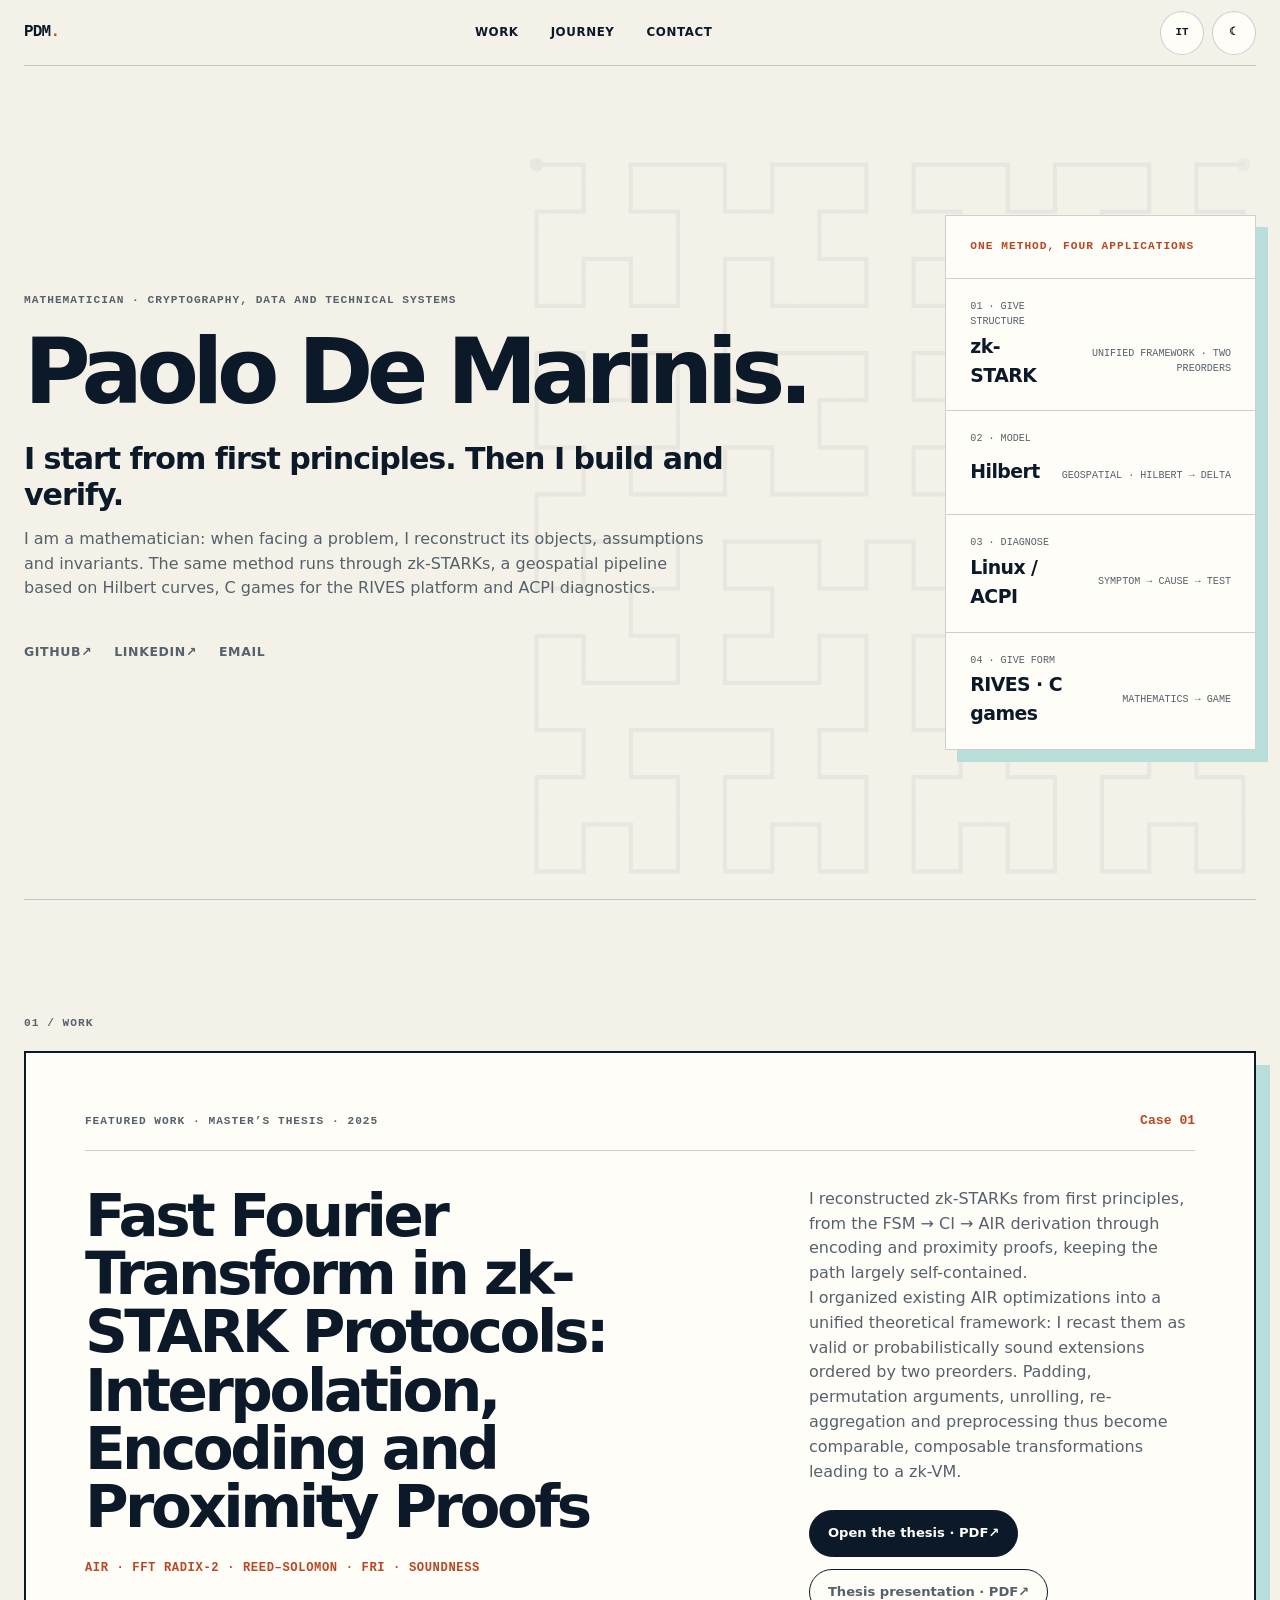
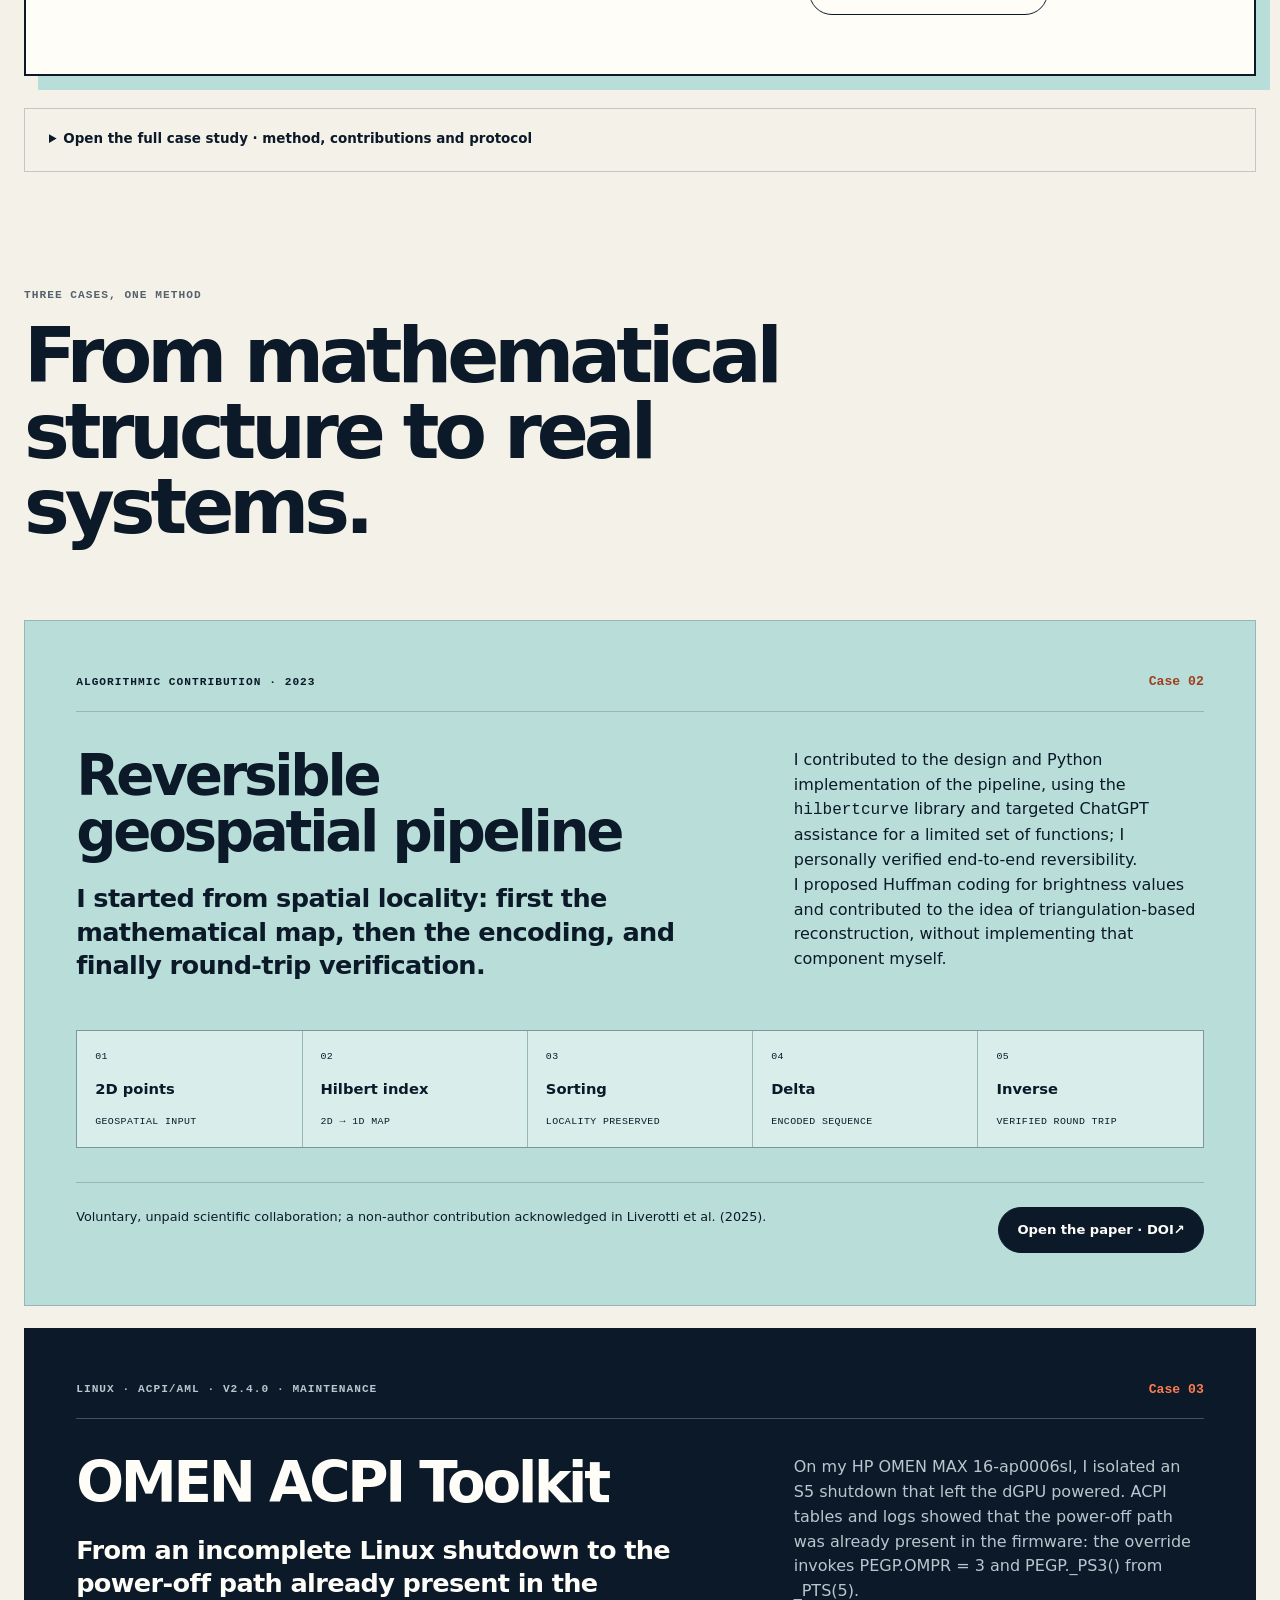
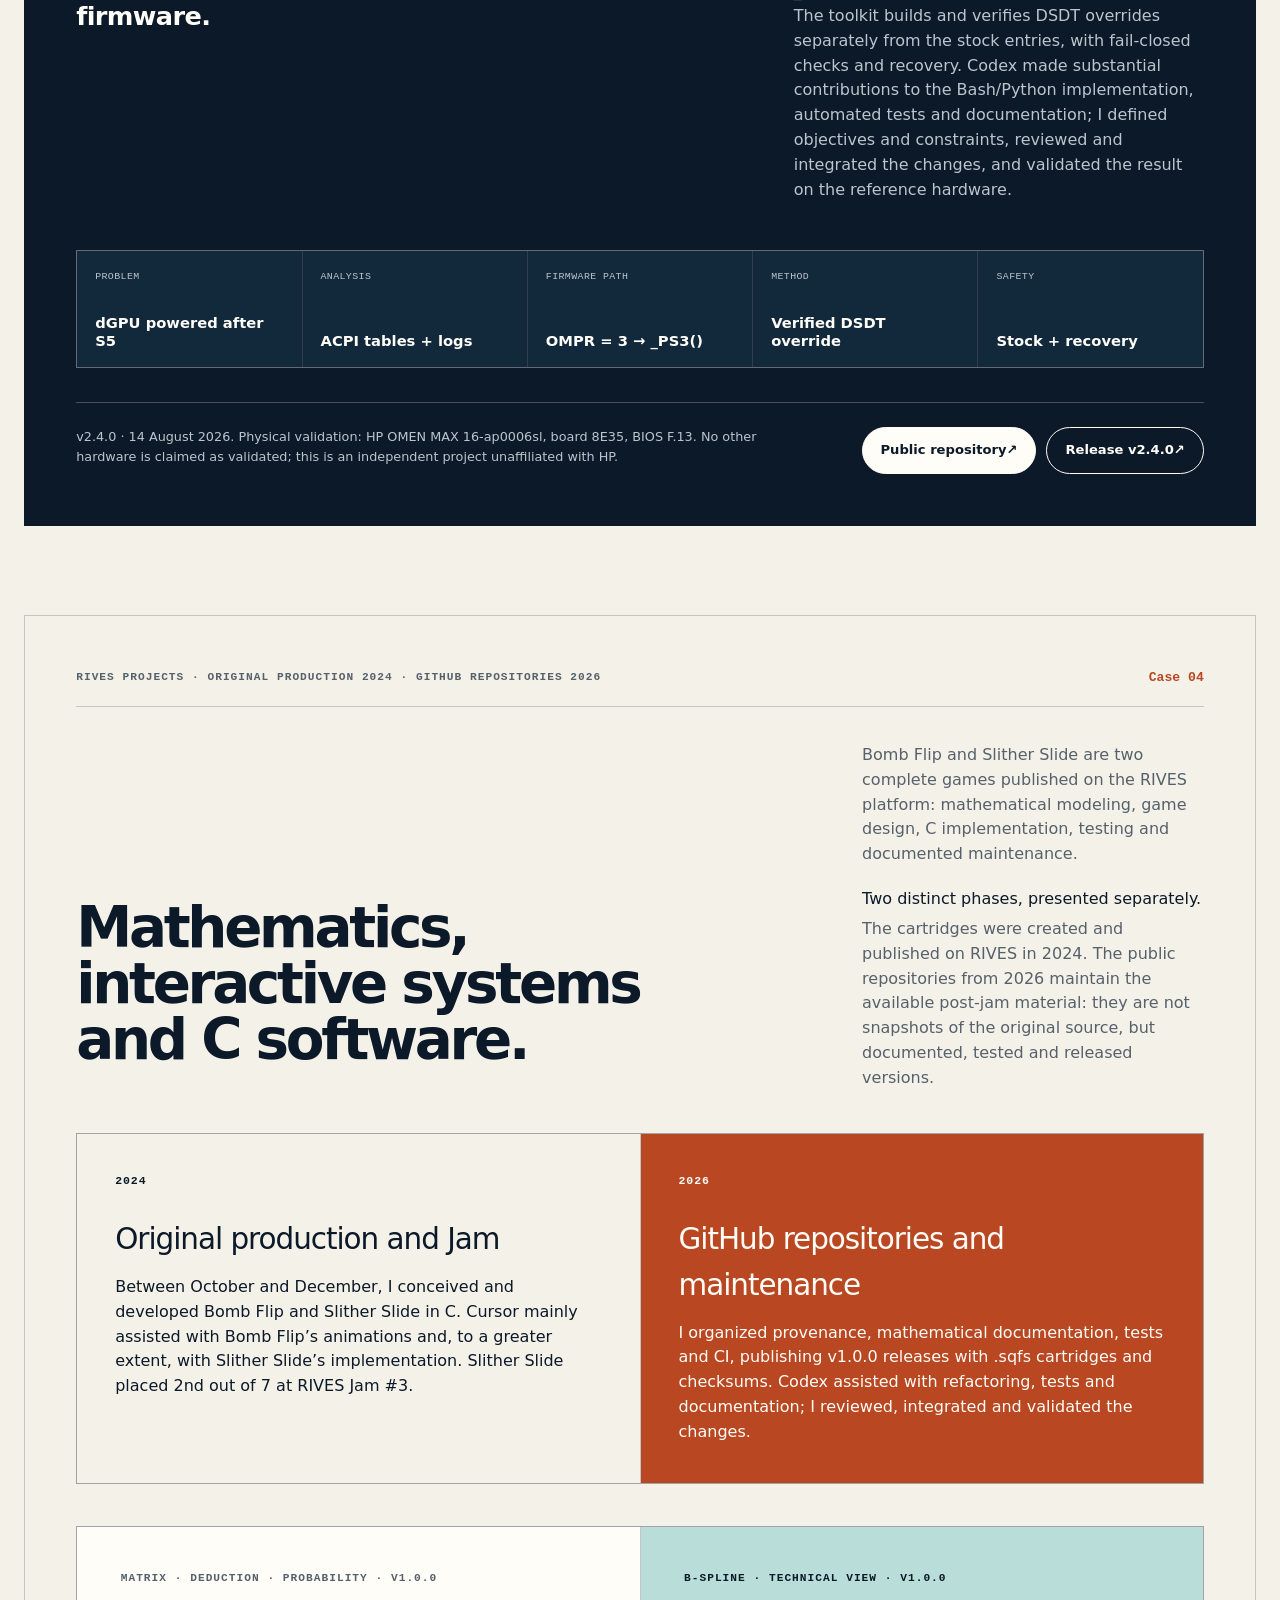
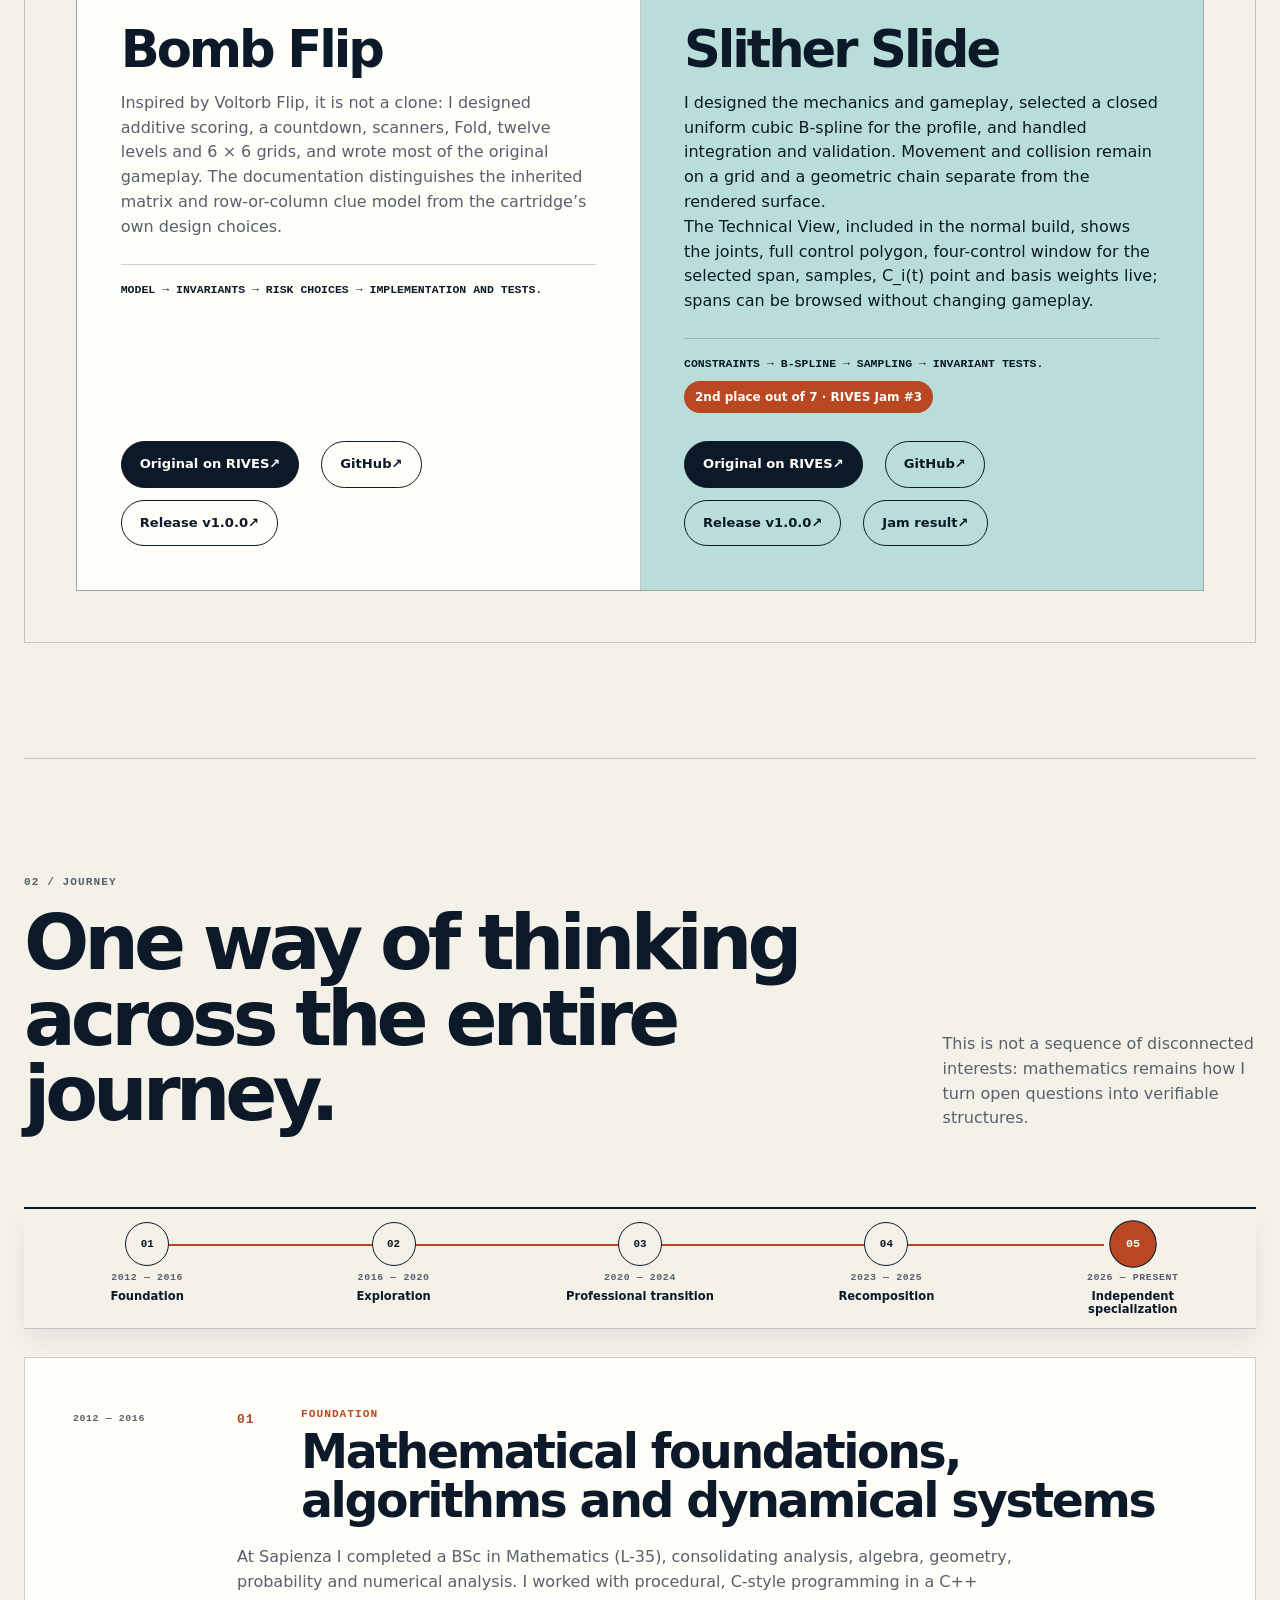
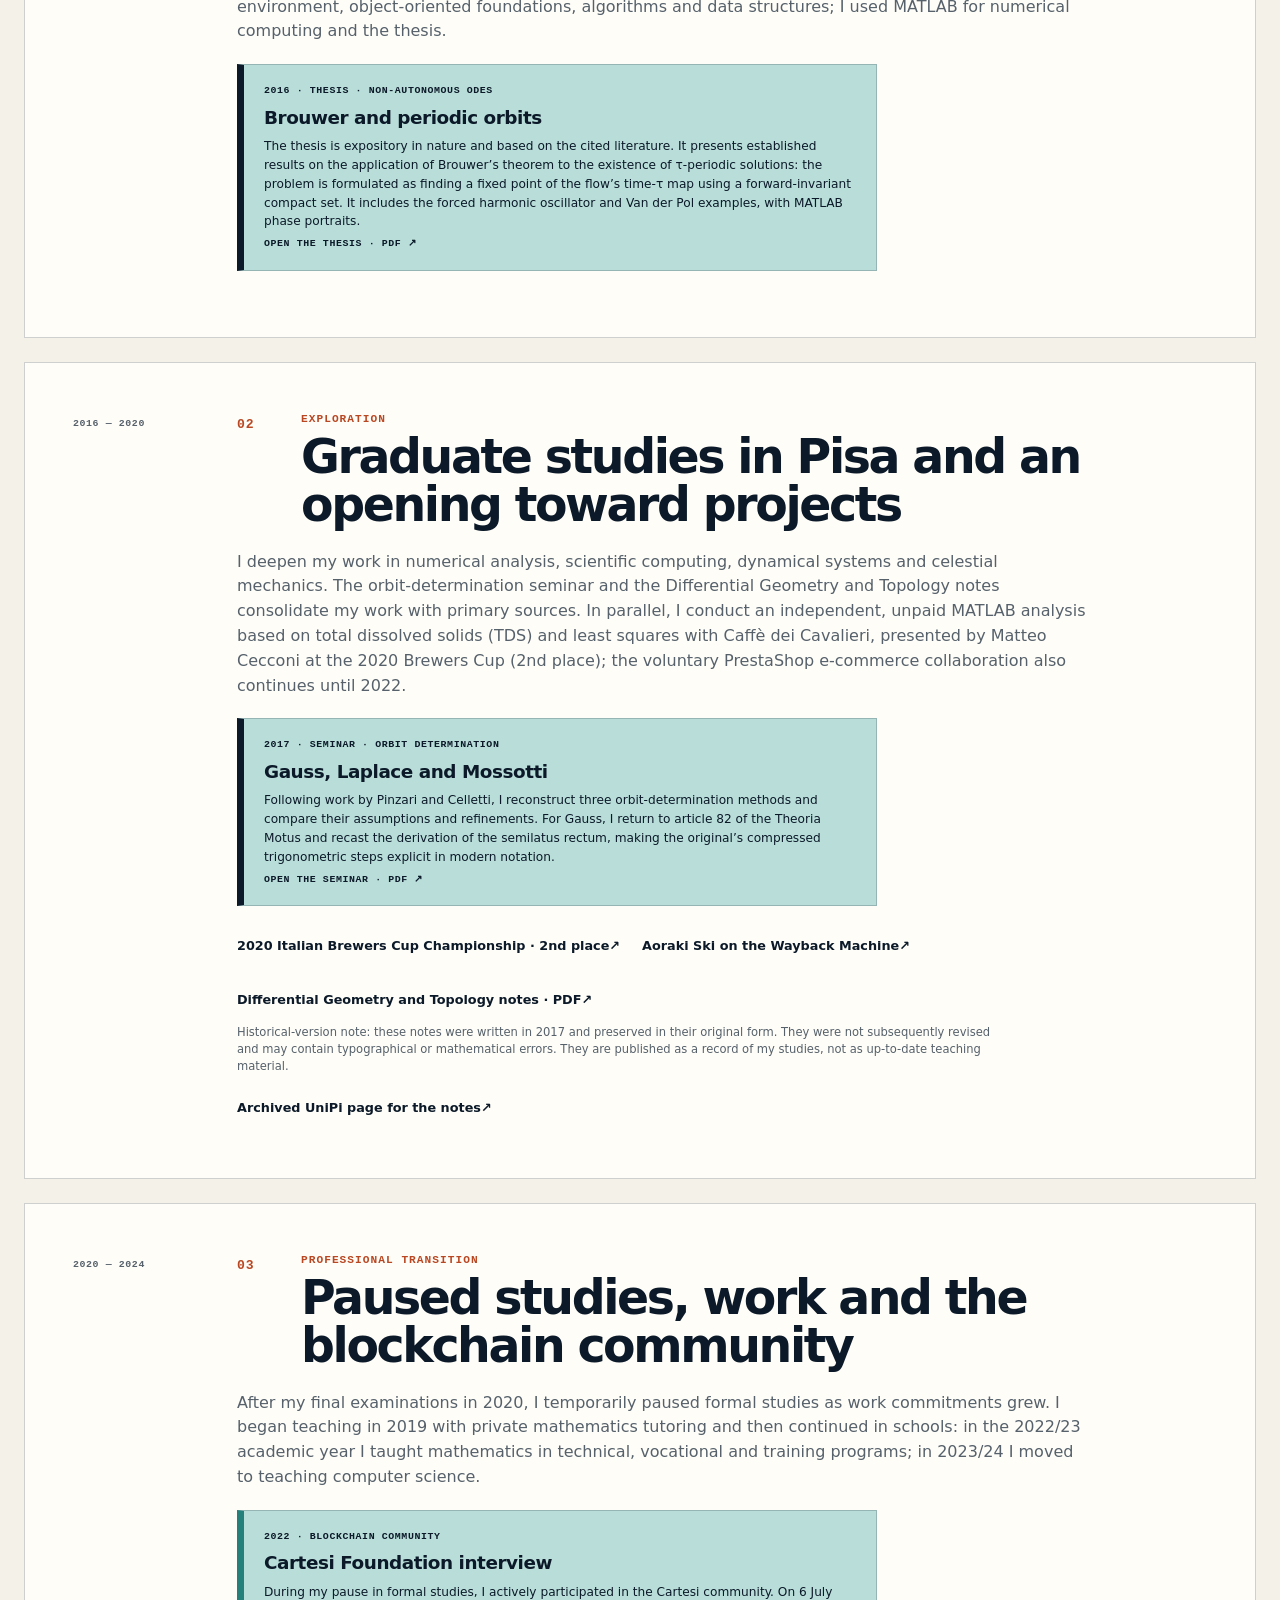
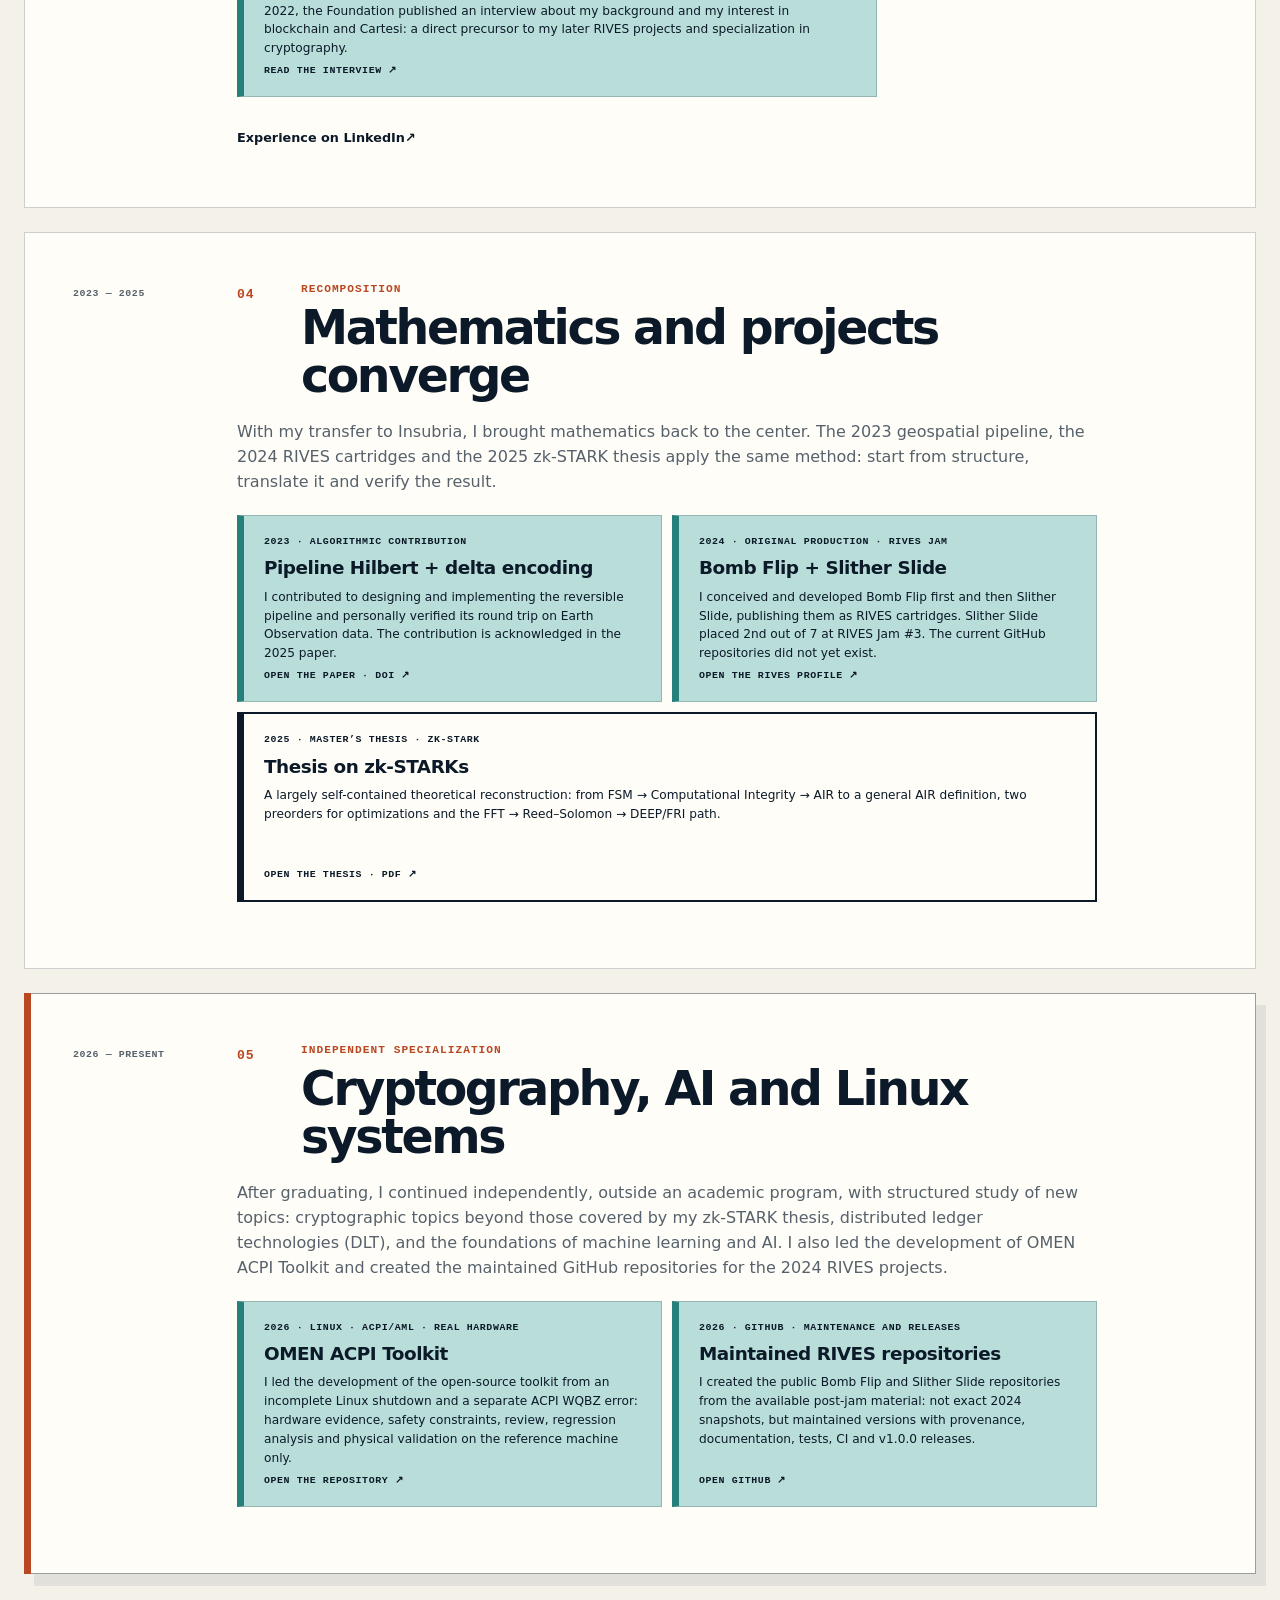
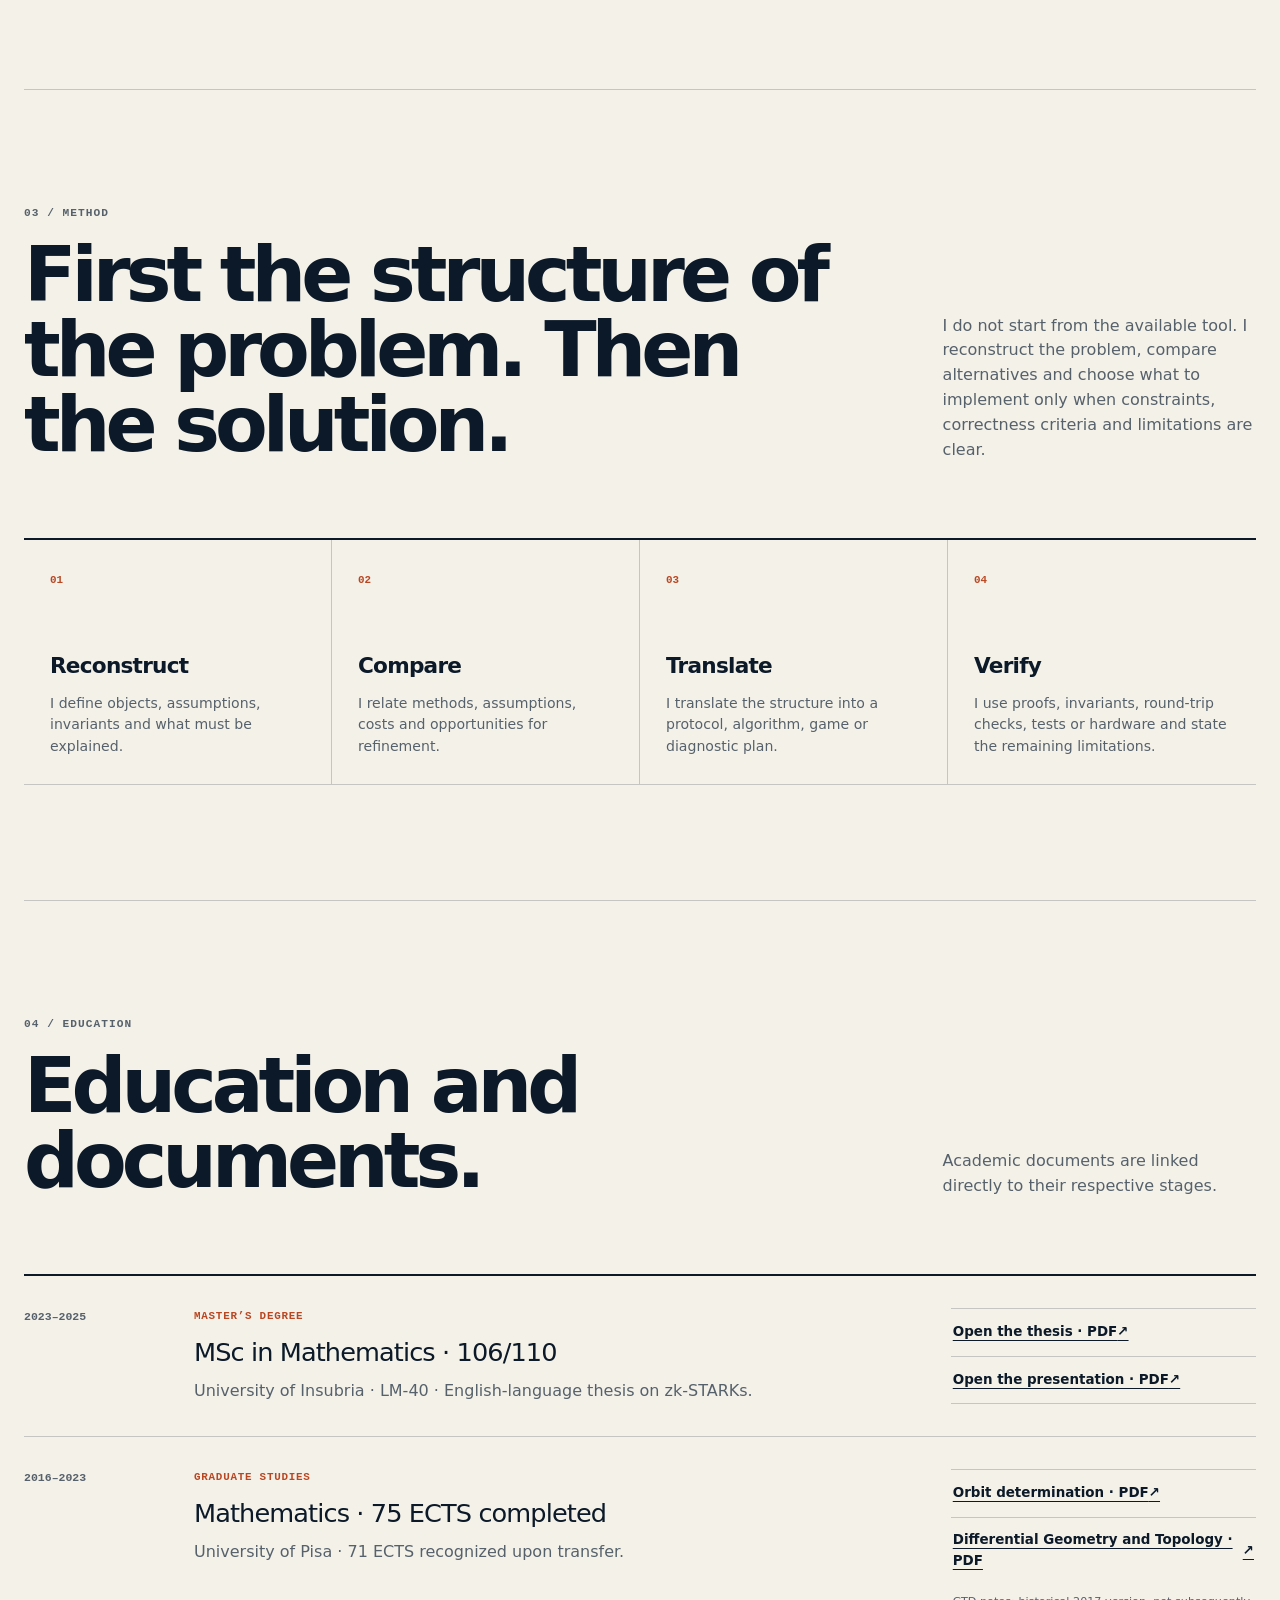
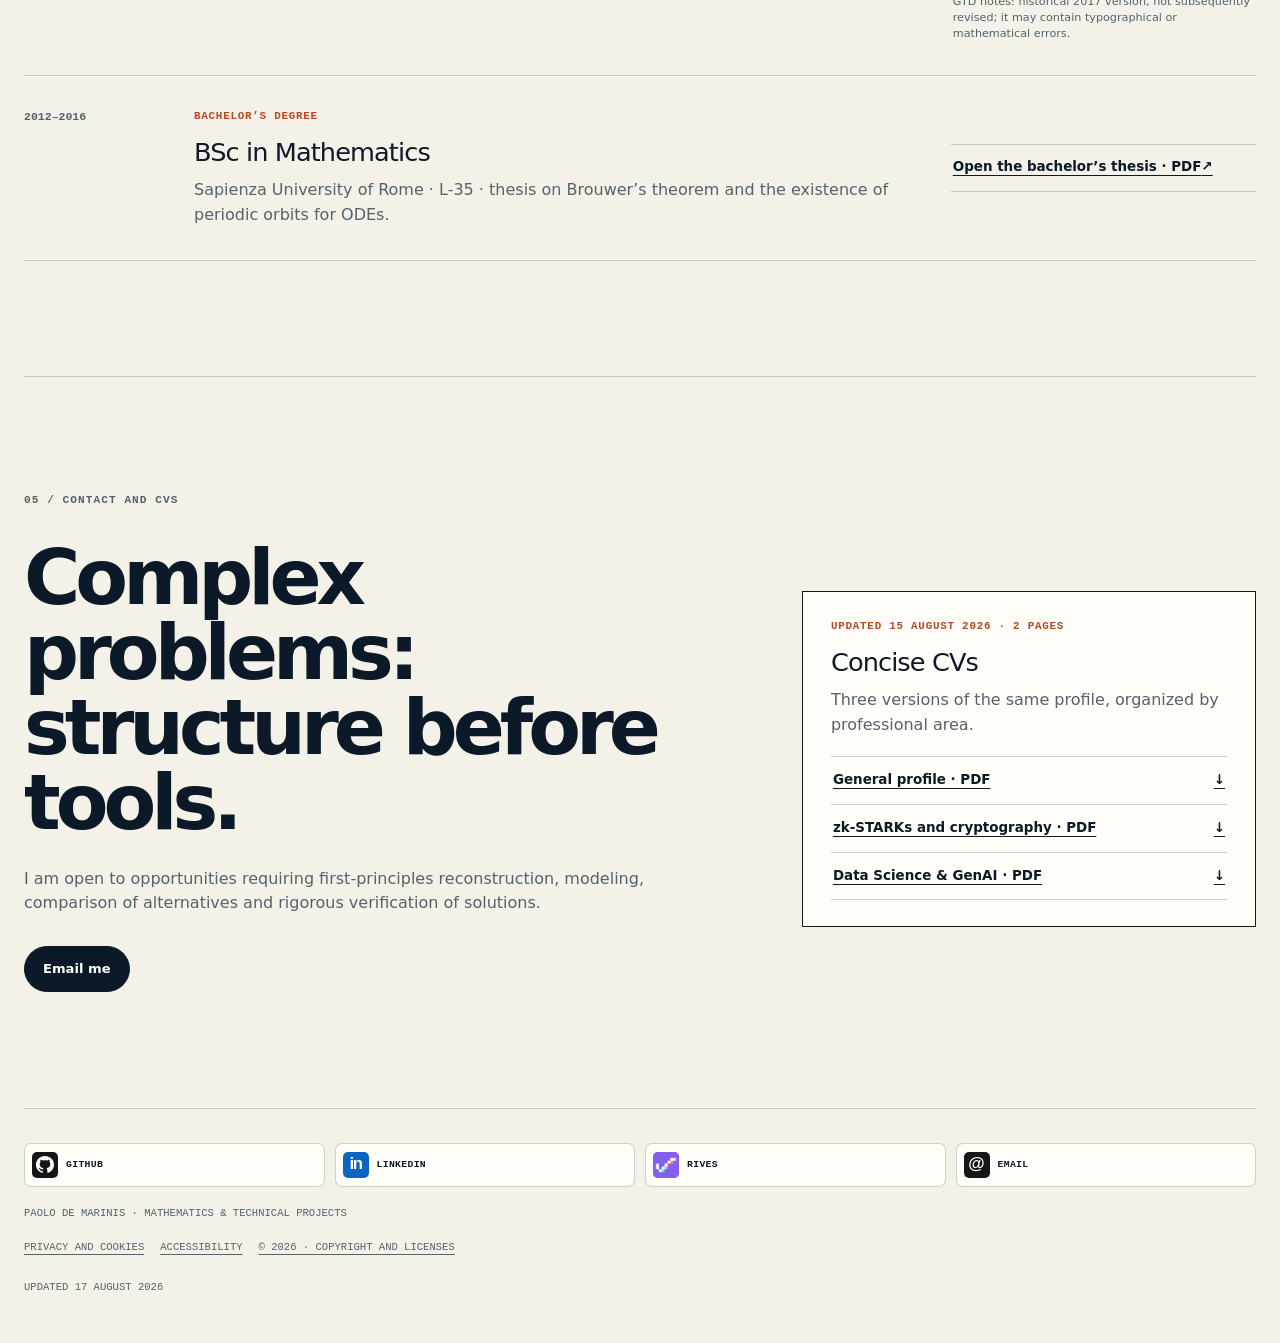
==== commit 00b8a8ce: "Refine accessibility, content and canonical language routes" ====
--- a/index.html
+++ b/index.html
@@ -1,88 +1,88 @@
 <!DOCTYPE html>
-<html lang="it">
+<html lang="en">
 <head>
 <meta charset="utf-8">
 <meta name="viewport" content="width=device-width, initial-scale=1">
 <meta name="referrer" content="no-referrer">
 <meta name="robots" content="index, follow">
-<title>Paolo De Marinis | Matematico</title>
-<meta name="description" content="Matematico che ricostruisce problemi dai primi principi, traduce la struttura in soluzioni e ne verifica risultati e limiti.">
+<title>Paolo De Marinis | Mathematician</title>
+<meta name="description" content="A mathematician who reconstructs problems from first principles, translates their structure into solutions, and verifies results and limitations.">
 <link rel="canonical" href="https://paolo-de-marinis.github.io/">
-<link rel="alternate" hreflang="it-IT" href="https://paolo-de-marinis.github.io/">
-<link rel="alternate" hreflang="en" href="https://paolo-de-marinis.github.io/en/">
-<meta property="og:title" content="Paolo De Marinis | Matematico">
-<meta property="og:description" content="Dai primi principi alla soluzione verificata: zk-STARK, Hilbert, Linux/ACPI e sistemi interattivi.">
+<link rel="alternate" hreflang="it-IT" href="https://paolo-de-marinis.github.io/it/">
+<link rel="alternate" hreflang="en" href="https://paolo-de-marinis.github.io/">
+<meta property="og:title" content="Paolo De Marinis | Mathematician">
+<meta property="og:description" content="From first principles to verified solutions: zk-STARKs, Hilbert curves, Linux/ACPI and interactive systems.">
 <meta property="og:url" content="https://paolo-de-marinis.github.io/">
 <meta property="og:type" content="profile">
 <meta property="og:site_name" content="Paolo De Marinis">
-<meta property="og:locale" content="it_IT">
-<meta property="og:locale:alternate" content="en_US">
-<meta property="og:image" content="https://paolo-de-marinis.github.io/og.png">
+<meta property="og:locale" content="en_US">
+<meta property="og:locale:alternate" content="it_IT">
+<meta property="og:image" content="https://paolo-de-marinis.github.io/og-en.png">
 <meta property="og:image:width" content="1734">
 <meta property="og:image:height" content="907">
-<meta property="og:image:alt" content="Paolo De Marinis - primi principi, matematica e verifica">
+<meta property="og:image:alt" content="Paolo De Marinis - first principles, mathematics and verification">
 <meta name="twitter:card" content="summary_large_image">
-<meta name="twitter:title" content="Paolo De Marinis | Matematico">
-<meta name="twitter:description" content="Dai primi principi alla soluzione verificata: zk-STARK, Hilbert, Linux/ACPI e sistemi interattivi.">
-<meta name="twitter:image" content="https://paolo-de-marinis.github.io/og.png">
-<meta name="twitter:image:alt" content="Paolo De Marinis - primi principi, matematica e verifica">
+<meta name="twitter:title" content="Paolo De Marinis | Mathematician">
+<meta name="twitter:description" content="From first principles to verified solutions: zk-STARKs, Hilbert curves, Linux/ACPI and interactive systems.">
+<meta name="twitter:image" content="https://paolo-de-marinis.github.io/og-en.png">
+<meta name="twitter:image:alt" content="Paolo De Marinis - first principles, mathematics and verification">
 <link rel="icon" href="/favicon.svg?v=2" type="image/svg+xml">
 <link rel="stylesheet" href="/assets/site.css">
-<script type="application/ld+json">{"@context":"https://schema.org","@type":"Person","name":"Paolo De Marinis","jobTitle":"Matematico","description":"Matematico che affronta problemi tecnico-scientifici dai primi principi, dalla formalizzazione alla verifica.","email":"mailto:paolodemarinis1993@gmail.com","sameAs":["https://www.linkedin.com/in/paolo-de-marinis-math/","https://github.com/paolo-de-marinis","https://app.rives.io/profile/0x2e092f91bc25ebd12b8b0e4df87d9d0424d6460c"],"alumniOf":["Università degli Studi dell’Insubria","Università di Pisa","Sapienza Università di Roma"],"knowsAbout":["Mathematics","zk-STARKs","Algebraic Intermediate Representations","Fast Fourier Transform","Reed-Solomon codes","FRI","Geospatial data compression","Hilbert curves","Linux","ACPI and AML","C","MATLAB"],"url":"https://paolo-de-marinis.github.io/"}</script>
+<script type="application/ld+json">{"@context":"https://schema.org","@type":"Person","name":"Paolo De Marinis","jobTitle":"Mathematician","description":"Mathematician who tackles technical and scientific problems from first principles, from formalization to verification.","email":"mailto:paolodemarinis1993@gmail.com","sameAs":["https://www.linkedin.com/in/paolo-de-marinis-math/","https://github.com/paolo-de-marinis","https://app.rives.io/profile/0x2e092f91bc25ebd12b8b0e4df87d9d0424d6460c"],"alumniOf":["Università degli Studi dell’Insubria","Università di Pisa","Sapienza Università di Roma"],"knowsAbout":["Mathematics","zk-STARKs","Algebraic Intermediate Representations","Fast Fourier Transform","Reed-Solomon codes","FRI","Geospatial data compression","Hilbert curves","Linux","ACPI and AML","C","MATLAB","Cryptography","Distributed Ledger Technology","Quantitative Analysis","Scientific Computing","Machine Learning Foundations"],"url":"https://paolo-de-marinis.github.io/"}</script>
 </head>
-<body>
-<a class="skip-link" href="#contenuto">Salta al contenuto principale</a><header class="site-header"><a class="wordmark" href="#top" aria-label="PDM — Paolo De Marinis, inizio pagina">PDM<span>.</span></a><nav class="site-nav" aria-label="Navigazione principale"><a href="#lavori">Lavori</a><a href="#percorso">Percorso</a><a href="#contatti">Contatti</a></nav><div class="site-controls" role="group" aria-label="Lingua e tema">
-<a href="/en/" hreflang="en" lang="en" aria-label="EN — Read in English">EN</a><button type="button" aria-label="Attiva il tema scuro" title="Tema scuro" class="theme-toggle"><span aria-hidden="true">☾</span></button>
+<body class="home-page">
+<a class="skip-link" href="#contenuto">Skip to main content</a><header class="site-header"><a class="wordmark" href="#top" aria-label="PDM — Paolo De Marinis, top of page">PDM<span>.</span></a><nav class="site-nav" aria-label="Main navigation"><a href="#lavori">Work</a><a href="#percorso">Journey</a><a href="#contatti">Contact</a></nav><div class="site-controls" role="group" aria-label="Language and theme">
+<a href="/it/" hreflang="it" lang="it" aria-label="IT — Leggi in italiano">IT</a><button type="button" aria-label="Switch to dark theme" title="Dark theme" class="theme-toggle"><span aria-hidden="true">☾</span></button>
 </div></header><main id="contenuto" tabindex="-1"><section id="top" class="hero" aria-labelledby="hero-title"><div class="hero-copy">
-<p class="eyebrow">Matematico · crittografia, dati e sistemi tecnici</p>
+<p class="eyebrow">Mathematician · cryptography, data and technical systems</p>
 <h1 id="hero-title">Paolo De Marinis.</h1>
-<p class="hero-lead">Parto dai primi principi. Poi costruisco e verifico.</p>
-<p class="hero-body">Sono un matematico: davanti a un problema ricostruisco oggetti, ipotesi e invarianti. Lo stesso metodo attraversa gli zk-STARK, una pipeline geospaziale basata sulle curve di Hilbert, i giochi in C per la piattaforma RIVES e la diagnosi ACPI.</p>
-<nav class="hero-links" aria-label="Contatti e profili">
+<p class="hero-lead">I start from first principles. Then I build and verify.</p>
+<p class="hero-body">I am a mathematician: when facing a problem, I reconstruct its objects, assumptions and invariants. The same method runs through zk-STARKs, a geospatial pipeline based on Hilbert curves, C games for the RIVES platform and ACPI diagnostics.</p>
+<nav class="hero-links" aria-label="Contact details and profiles">
 <a class="" href="https://github.com/paolo-de-marinis" target="_blank" rel="noopener noreferrer">GitHub<span aria-hidden="true"> ↗</span></a><a class="" href="https://www.linkedin.com/in/paolo-de-marinis-math/" target="_blank" rel="noopener noreferrer">LinkedIn<span aria-hidden="true"> ↗</span></a><a href="mailto:paolodemarinis1993@gmail.com">Email</a>
 </nav>
-<nav class="mobile-project-nav" aria-label="Lavori principali"><a href="#featured-thesis">zk-STARK</a><a href="#hilbert">Hilbert</a><a href="#omen">OMEN</a><a href="#rives">RIVES</a></nav>
-</div>
-<aside class="proof-index" aria-label="Quattro applicazioni dello stesso metodo"><p class="card-kicker">Un metodo, quattro applicazioni</p>
-<a href="#featured-thesis"><span>01 · dare struttura</span><strong>zk-STARK</strong><small>Quadro unitario · due preordini</small></a><a href="#hilbert"><span>02 · modellare</span><strong>Hilbert</strong><small>Geospaziale · Hilbert → delta</small></a><a href="#omen"><span>03 · diagnosticare</span><strong>Linux / ACPI</strong><small>Sintomo → causa → test</small></a><a href="#rives"><span>04 · dare forma</span><strong>RIVES · giochi in C</strong><small>Matematica → gioco</small></a></aside></section><section id="lavori" class="section work-section"><p class="section-index work-index">01 / Lavori</p>
+<nav class="mobile-project-nav" aria-label="Main work"><a href="#featured-thesis">zk-STARK</a><a href="#hilbert">Hilbert</a><a href="#omen">OMEN</a><a href="#rives">RIVES</a></nav>
+</div>
+<aside class="proof-index" aria-label="Four applications of the same method"><p class="card-kicker">One method, four applications</p>
+<a href="#featured-thesis"><span>01 · give structure</span><strong>zk-STARK</strong><small>Unified framework · two preorders</small></a><a href="#hilbert"><span>02 · model</span><strong>Hilbert</strong><small>Geospatial · Hilbert → delta</small></a><a href="#omen"><span>03 · diagnose</span><strong>Linux / ACPI</strong><small>Symptom → cause → test</small></a><a href="#rives"><span>04 · give form</span><strong>RIVES · C games</strong><small>Mathematics → game</small></a></aside></section><section id="lavori" class="section work-section"><p class="section-index work-index">01 / Work</p>
 <article id="featured-thesis" class="featured-thesis" aria-labelledby="featured-thesis-title"><div class="case-header featured-thesis-header">
-<p class="project-type">Lavoro principale · tesi magistrale · 2025</p>
-<span class="case-number">Caso 01</span>
+<p class="project-type">Featured work · master’s thesis · 2025</p>
+<span class="case-number">Case 01</span>
 </div>
 <div>
 <h2 id="featured-thesis-title">Fast Fourier Transform in zk-STARK Protocols: Interpolation, Encoding and Proximity Proofs</h2>
 <p class="featured-thesis-tags">AIR · FFT radix-2 · Reed–Solomon · FRI · soundness</p>
 </div>
 <div class="featured-thesis-copy">
-<p>Ho ricostruito gli zk-STARK dai primi principi, dalla derivazione FSM → CI → AIR fino a encoding e proximity proof, mantenendo il percorso in larga parte autosufficiente.</p>
-<p>Ho organizzato le ottimizzazioni AIR già esistenti in un quadro teorico unitario: le ho reinterpretate come estensioni valide o probabilisticamente sound, ordinate da due preordini. Padding, permutation arguments, unrolling, re-aggregation e preprocessing diventano così trasformazioni confrontabili e componibili fino a una zk-VM.</p>
+<p>I reconstructed zk-STARKs from first principles, from the FSM → CI → AIR derivation through encoding and proximity proofs, keeping the path largely self-contained.</p>
+<p>I organized existing AIR optimizations into a unified theoretical framework: I recast them as valid or probabilistically sound extensions ordered by two preorders. Padding, permutation arguments, unrolling, re-aggregation and preprocessing thus become comparable, composable transformations leading to a zk-VM.</p>
 <div class="hero-actions">
-<a class="button button-primary" href="/documents/paolo-de-marinis-msc-thesis-zkstarks.pdf" target="_blank" rel="noopener noreferrer">Apri la tesi · PDF<span aria-hidden="true"> ↗</span></a><a class="button button-secondary" href="/documents/paolo-de-marinis-msc-thesis-presentation.pdf" target="_blank" rel="noopener noreferrer">Presentazione della tesi · PDF<span aria-hidden="true"> ↗</span></a>
-</div>
-</div></article><details class="thesis-detail"><summary id="tesi">Apri la scheda completa · metodo, contributi e protocollo</summary><article class="case-study case-thesis"><div class="case-header">
-<p class="project-type">Tesi magistrale · 2025 · lavoro principale</p>
-<span class="case-number">Caso 01</span>
+<a class="button button-primary" href="/documents/paolo-de-marinis-msc-thesis-zkstarks.pdf" target="_blank" rel="noopener noreferrer">Open the thesis · PDF<span aria-hidden="true"> ↗</span></a><a class="button button-secondary" href="/documents/paolo-de-marinis-msc-thesis-presentation.pdf" target="_blank" rel="noopener noreferrer">Thesis presentation · PDF<span aria-hidden="true"> ↗</span></a>
+</div>
+</div></article><details class="thesis-detail"><summary id="tesi">Open the full case study · method, contributions and protocol</summary><article class="case-study case-thesis"><div class="case-header">
+<p class="project-type">Master’s thesis · 2025 · main work</p>
+<span class="case-number">Case 01</span>
 </div>
 <div class="case-grid">
 <div>
 <h3>Fast Fourier Transform in zk-STARK Protocols: Interpolation, Encoding and Proximity Proofs</h3>
-<p class="case-lead">Ho ricostruito gli zk-STARK dai primi principi prima di organizzare protocollo, ottimizzazioni e prove.</p>
+<p class="case-lead">I reconstructed zk-STARKs from first principles before organizing the protocol, its optimizations and proofs.</p>
 </div>
 <div class="case-body">
-<p>Sono partito da una difficoltà precisa: la letteratura usa formalismi AIR non uniformi e raramente ricostruisce l’intero percorso. Riprendendo e ampliando idee già presentate in forma più intuitiva nella letteratura, ho formalizzato il passaggio da macchina a stati finiti a Computational Integrity e AIR e ne ho dimostrato l’equivalenza logica. Su questa base ho proposto una definizione generale che unifica formulazioni della letteratura e un framework a due preordini per confrontare e comporre estensioni valide o probabilisticamente sound.</p>
-<p>Ho applicato il framework per analizzare e reinterpretare sistematicamente ottimizzazioni già note. In particolare, la tesi formalizza i permutation arguments presenti in letteratura come trasformazioni che, mediante colonne ausiliarie e un running-product argument, convertono vincoli non locali indicizzati da una permutazione in vincoli locali rispetto allo shift della traccia, con soundness probabilistica. Padding, unrolling, re-aggregation e preprocessing possono quindi essere classificati e composti fino alla costruzione di una zk-VM.</p>
-<p>Ho infine ricostruito, a partire dalla letteratura, il protocollo attraverso FFT, codifica Reed-Solomon, DEEP e FRI, con analisi di complessità e soundness, distinguendo risultati dimostrati, assunzioni e limiti del lavoro.</p>
-</div>
-</div>
-<div class="protocol-map" role="group" aria-label="Struttura concettuale della tesi">
-<div>
-<span>Formalizzazione</span><strong>FSM</strong>
+<p>I started from a precise difficulty: the literature uses non-uniform AIR formalisms and rarely reconstructs the entire path. Building on and expanding ideas already presented more intuitively in the literature, I formalized the transition from finite-state machines to Computational Integrity and AIR and proved their logical equivalence. On this basis, I proposed a general definition that unifies formulations from the literature and a two-preorder framework for comparing and composing valid or probabilistically sound extensions.</p>
+<p>I applied the framework to systematically analyze and reinterpret known optimizations. In particular, the thesis formalizes permutation arguments from the literature as transformations that use auxiliary columns and a running-product argument to convert non-local constraints indexed by a permutation into constraints that are local with respect to the trace shift, with probabilistic soundness. Padding, unrolling, re-aggregation and preprocessing can then be classified and composed into a zk-VM.</p>
+<p>Drawing on the literature, I finally reconstructed the protocol through FFT, Reed–Solomon encoding, DEEP and FRI, with complexity and soundness analyses that distinguish proven results, assumptions and limitations.</p>
+</div>
+</div>
+<div class="protocol-map" role="group" aria-label="Conceptual structure of the thesis">
+<div>
+<span>Formalization</span><strong>FSM</strong>
 </div>
 <i aria-hidden="true">→</i><div>
 <span>Statement</span><strong>CI</strong>
 </div>
 <i aria-hidden="true">→</i><div>
-<span>Vincoli</span><strong>AIR</strong>
+<span>Constraints</span><strong>AIR</strong>
 </div>
 <i aria-hidden="true">→</i><div>
 <span>Encoding</span><strong>Reed–Solomon</strong>
@@ -91,272 +91,272 @@
 <span>Proximity</span><strong>DEEP + FRI</strong>
 </div>
 </div>
-<div class="case-footer"><p>Università dell’Insubria · 106/110 · relatori Marco Donatelli e Alberto Trombetta</p></div></article></details><div class="section-heading applied-heading">
-<p class="section-index">Tre casi, un metodo</p>
-<h2>Dalla struttura matematica ai sistemi reali.</h2>
+<div class="case-footer"><p>University of Insubria · 106/110 · supervisors Marco Donatelli and Alberto Trombetta</p></div></article></details><div class="section-heading applied-heading">
+<p class="section-index">Three cases, one method</p>
+<h2>From mathematical structure to real systems.</h2>
 </div>
 <article id="hilbert" class="case-study case-hilbert"><div class="case-header">
-<p class="project-type">Contributo algoritmico · 2023</p>
-<span class="case-number">Caso 02</span>
+<p class="project-type">Algorithmic contribution · 2023</p>
+<span class="case-number">Case 02</span>
 </div>
 <div class="case-grid">
 <div>
-<h3>Pipeline geospaziale reversibile</h3>
-<p class="case-lead">Sono partito dalla località spaziale: prima la mappa matematica, poi la codifica, infine la verifica di reversibilità.</p>
+<h3>Reversible geospatial pipeline</h3>
+<p class="case-lead">I started from spatial locality: first the mathematical map, then the encoding, and finally round-trip verification.</p>
 </div>
 <div class="case-body">
-<p>Ho contribuito alla progettazione e all’implementazione Python di una pipeline 2D: ho mappato i punti a indici di Hilbert, li ho ordinati e trasformati in delta; il percorso inverso ricostruisce gli indici e quindi i punti originali.</p>
-<p>Ho verificato personalmente la reversibilità end-to-end, proposto Huffman per i valori di luminosità e contribuito all’idea della ricostruzione tramite triangolazione, senza occuparmi della relativa implementazione.</p>
+<p>I contributed to the design and Python implementation of the pipeline, using the <code>hilbertcurve</code> library and targeted ChatGPT assistance for a limited set of functions; I personally verified end-to-end reversibility.</p>
+<p>I proposed Huffman coding for brightness values and contributed to the idea of triangulation-based reconstruction, without implementing that component myself.</p>
 </div>
 </div>
 <ol class="pipeline">
 <li>
-<span>01</span><strong>Punti 2D</strong><small>Input geospaziale</small>
-</li>
-<li>
-<span>02</span><strong>Indice Hilbert</strong><small>Mappa 2D → 1D</small>
-</li>
-<li>
-<span>03</span><strong>Ordinamento</strong><small>Località preservata</small>
-</li>
-<li>
-<span>04</span><strong>Delta</strong><small>Sequenza codificata</small>
-</li>
-<li>
-<span>05</span><strong>Inversa</strong><small>Reversibilità verificata</small>
+<span>01</span><strong>2D points</strong><small>Geospatial input</small>
+</li>
+<li>
+<span>02</span><strong>Hilbert index</strong><small>2D → 1D map</small>
+</li>
+<li>
+<span>03</span><strong>Sorting</strong><small>Locality preserved</small>
+</li>
+<li>
+<span>04</span><strong>Delta</strong><small>Encoded sequence</small>
+</li>
+<li>
+<span>05</span><strong>Inverse</strong><small>Verified round trip</small>
 </li>
 </ol>
 <div class="case-footer">
-<p>Collaborazione scientifica volontaria e non retribuita; contributo non autoriale riconosciuto negli acknowledgments di Liverotti et al. (2025).</p>
-<a class="button button-primary" href="https://doi.org/10.1002/nme.70064" target="_blank" rel="noopener noreferrer">Apri l’articolo · DOI<span aria-hidden="true"> ↗</span></a>
+<p>Voluntary, unpaid scientific collaboration; a non-author contribution acknowledged in Liverotti et al. (2025).</p>
+<a class="button button-primary" href="https://doi.org/10.1002/nme.70064" target="_blank" rel="noopener noreferrer">Open the paper · DOI<span aria-hidden="true"> ↗</span></a>
 </div></article><article id="omen" class="case-study case-omen"><div class="case-header">
-<p class="project-type">Linux · ACPI/AML · v2.4.0 · manutenzione</p>
-<span class="case-number">Caso 03</span>
+<p class="project-type">Linux · ACPI/AML · v2.4.0 · maintenance</p>
+<span class="case-number">Case 03</span>
 </div>
 <div class="case-grid">
 <div>
 <h3>OMEN ACPI Toolkit</h3>
-<p class="case-lead">Da uno spegnimento Linux incompleto al percorso di spegnimento già presente nel firmware.</p>
+<p class="case-lead">From an incomplete Linux shutdown to the power-off path already present in the firmware.</p>
 </div>
 <div class="case-body">
-<p>Sul mio HP OMEN MAX 16-ap0006sl ho isolato uno shutdown S5 che lasciava alimentata la dGPU. Tabelle e log ACPI hanno mostrato che il percorso di power-off era già nel firmware: l’override richiama PEGP.OMPR = 3 e PEGP._PS3() da _PTS(5).</p>
-<p>Il toolkit costruisce e verifica override DSDT separati dalle entry stock, con controlli fail-closed e recovery. Codex ha contribuito in modo sostanziale all’implementazione Bash/Python, ai test automatici e alla documentazione; ho definito obiettivi e vincoli, revisionato e integrato i cambiamenti e validato il risultato sull’hardware di riferimento.</p>
+<p>On my HP OMEN MAX 16-ap0006sl, I isolated an S5 shutdown that left the dGPU powered. ACPI tables and logs showed that the power-off path was already present in the firmware: the override invokes PEGP.OMPR = 3 and PEGP._PS3() from _PTS(5).</p>
+<p>The toolkit builds and verifies DSDT overrides separately from the stock entries, with fail-closed checks and recovery. Codex made substantial contributions to the Bash/Python implementation, automated tests and documentation; I defined objectives and constraints, reviewed and integrated the changes, and validated the result on the reference hardware.</p>
 </div>
 </div>
 <ol class="diagnostic-flow">
 <li>
-<span>Problema</span><strong>dGPU alimentata dopo S5</strong>
-</li>
-<li>
-<span>Analisi</span><strong>Tabelle + log ACPI</strong>
-</li>
-<li>
-<span>Percorso firmware</span><strong>OMPR = 3 → _PS3()</strong>
-</li>
-<li>
-<span>Metodo</span><strong>Override DSDT verificato</strong>
+<span>Problem</span><strong>dGPU powered after S5</strong>
+</li>
+<li>
+<span>Analysis</span><strong>ACPI tables + logs</strong>
+</li>
+<li>
+<span>Firmware path</span><strong>OMPR = 3 → _PS3()</strong>
+</li>
+<li>
+<span>Method</span><strong>Verified DSDT override</strong>
 </li>
 <li>
 <span>Safety</span><strong>Stock + recovery</strong>
 </li>
 </ol>
 <div class="case-footer">
-<p>v2.4.0 · 14 agosto 2026. Validazione fisica: HP OMEN MAX 16-ap0006sl, board 8E35, BIOS F.13. Nessun altro hardware è dichiarato validato; progetto indipendente e non affiliato a HP.</p>
-<div>
-<a class="button button-primary" href="https://github.com/paolo-de-marinis/omen-acpi" target="_blank" rel="noopener noreferrer">Repository pubblico<span aria-hidden="true"> ↗</span></a><a class="button button-secondary" href="https://github.com/paolo-de-marinis/omen-acpi/releases/tag/v2.4.0" target="_blank" rel="noopener noreferrer">Release v2.4.0<span aria-hidden="true"> ↗</span></a>
+<p>v2.4.0 · 14 August 2026. Physical validation: HP OMEN MAX 16-ap0006sl, board 8E35, BIOS F.13. No other hardware is claimed as validated; this is an independent project unaffiliated with HP.</p>
+<div>
+<a class="button button-primary" href="https://github.com/paolo-de-marinis/omen-acpi" target="_blank" rel="noopener noreferrer">Public repository<span aria-hidden="true"> ↗</span></a><a class="button button-secondary" href="https://github.com/paolo-de-marinis/omen-acpi/releases/tag/v2.4.0" target="_blank" rel="noopener noreferrer">Release v2.4.0<span aria-hidden="true"> ↗</span></a>
 </div>
 </div></article><div id="rives" class="rives-subsection"><article class="rives-study"><div class="case-header">
-<p class="project-type">Progetti RIVES · produzione originale 2024 · repository GitHub 2026</p>
-<span class="case-number">Caso 04</span>
+<p class="project-type">RIVES projects · original production 2024 · GitHub repositories 2026</p>
+<span class="case-number">Case 04</span>
 </div>
 <div class="rives-heading">
-<h3>Matematica, sistemi interattivi e software in C.</h3>
+<h3>Mathematics, interactive systems and C software.</h3>
 <div class="rives-intro-copy">
-<p>Bomb Flip e Slither Slide sono due giochi completi pubblicati sulla piattaforma RIVES: modello matematico, game design, implementazione in C, test e manutenzione documentata.</p>
-<div>
-<h4>Due fasi diverse, raccontate separatamente.</h4>
-<p>Le cartridge sono nate e sono state pubblicate su RIVES nel 2024. I repository pubblici del 2026 mantengono il materiale post-Jam disponibile: non sono snapshot del codice originale, ma versioni documentate, testate e rilasciate.</p>
-</div>
-</div>
-</div>
-<div class="rives-phases" role="group" aria-label="Fasi dei progetti RIVES">
-<article><time datetime="2024">2024</time><h4>Produzione originale e Jam</h4>
-<p>Tra ottobre e dicembre ho ideato e sviluppato Bomb Flip e Slither Slide in C. Cursor ha assistito soprattutto le animazioni di Bomb Flip e, in misura maggiore, l’implementazione di Slither Slide. Quest’ultimo si è classificato 2º su 7 alla RIVES Jam #3.</p></article><article><time datetime="2026">2026</time><h4>Repository GitHub e manutenzione</h4>
-<p>Ho organizzato provenienza, documentazione matematica, test e CI, pubblicando release v1.0.0 con cartridge .sqfs e checksum. Codex ha assistito refactor, test e documentazione; ho revisionato, integrato e validato i cambiamenti.</p></article>
+<p>Bomb Flip and Slither Slide are two complete games published on the RIVES platform: mathematical modeling, game design, C implementation, testing and documented maintenance.</p>
+<div>
+<h4>Two distinct phases, presented separately.</h4>
+<p>The cartridges were created and published on RIVES in 2024. The public repositories from 2026 maintain the available post-jam material: they are not snapshots of the original source, but documented, tested and released versions.</p>
+</div>
+</div>
+</div>
+<div class="rives-phases" role="group" aria-label="RIVES project phases">
+<article><time datetime="2024">2024</time><h4>Original production and Jam</h4>
+<p>Between October and December, I conceived and developed Bomb Flip and Slither Slide in C. Cursor mainly assisted with Bomb Flip’s animations and, to a greater extent, with Slither Slide’s implementation. Slither Slide placed 2nd out of 7 at RIVES Jam #3.</p></article><article><time datetime="2026">2026</time><h4>GitHub repositories and maintenance</h4>
+<p>I organized provenance, mathematical documentation, tests and CI, publishing v1.0.0 releases with .sqfs cartridges and checksums. Codex assisted with refactoring, tests and documentation; I reviewed, integrated and validated the changes.</p></article>
 </div>
 <div class="rives-grid">
-<section aria-labelledby="bomb-title"><p class="project-type">Matrice · deduzione · probabilità · v1.0.0</p>
+<section aria-labelledby="bomb-title"><p class="project-type">Matrix · deduction · probability · v1.0.0</p>
 <h4 id="bomb-title">Bomb Flip</h4>
-<p>Ispirato a Voltorb Flip, non è un clone: ho progettato punteggio additivo, countdown, scanner, Fold, dodici livelli e griglie 6 × 6, e scritto gran parte del gameplay originale. La documentazione distingue il modello ereditato — matrice e clue di riga o colonna — dalle scelte proprie della cartridge.</p>
-<p class="case-proof">Modello → invarianti → scelte di rischio → implementazione e test.</p>
+<p>Inspired by Voltorb Flip, it is not a clone: I designed additive scoring, a countdown, scanners, Fold, twelve levels and 6 × 6 grids, and wrote most of the original gameplay. The documentation distinguishes the inherited matrix and row-or-column clue model from the cartridge’s own design choices.</p>
+<p class="case-proof">Model → invariants → risk choices → implementation and tests.</p>
 <div class="card-links">
-<a class="button button-primary" href="https://app.rives.io/cartridges/5932d82f5827" target="_blank" rel="noopener noreferrer">Originale su RIVES<span aria-hidden="true"> ↗</span></a><a class="button button-secondary" href="https://github.com/paolo-de-marinis/bomb-flip" target="_blank" rel="noopener noreferrer">GitHub<span aria-hidden="true"> ↗</span></a><a class="button button-secondary" href="https://github.com/paolo-de-marinis/bomb-flip/releases/tag/v1.0.0" target="_blank" rel="noopener noreferrer">Release v1.0.0<span aria-hidden="true"> ↗</span></a>
+<a class="button button-primary" href="https://app.rives.io/cartridges/5932d82f5827" target="_blank" rel="noopener noreferrer">Original on RIVES<span aria-hidden="true"> ↗</span></a><a class="button button-secondary" href="https://github.com/paolo-de-marinis/bomb-flip" target="_blank" rel="noopener noreferrer">GitHub<span aria-hidden="true"> ↗</span></a><a class="button button-secondary" href="https://github.com/paolo-de-marinis/bomb-flip/releases/tag/v1.0.0" target="_blank" rel="noopener noreferrer">Release v1.0.0<span aria-hidden="true"> ↗</span></a>
 </div></section><section aria-labelledby="slither-title"><p class="project-type">B-spline · Technical View · v1.0.0</p>
 <h4 id="slither-title">Slither Slide</h4>
-<p>Ho progettato meccaniche e gameplay, selezionato la costruzione del profilo con una B-spline cubica uniforme chiusa e curato integrazione e validazione. Movimento e collisioni restano su una griglia e su una catena geometrica distinta dalla superficie renderizzata.</p>
-<p>La Technical View, inclusa nella build normale, mostra live joint, intero control polygon, finestra dei quattro control points dello span selezionato, campioni, punto C_i(t) e pesi della base; gli span si possono scorrere senza modificare il gameplay.</p>
-<p class="case-proof">Vincoli → B-spline → campionamento → test degli invarianti.</p>
-<p class="result">2º posto su 7 · RIVES Jam #3</p>
+<p>I designed the mechanics and gameplay, selected a closed uniform cubic B-spline for the profile, and handled integration and validation. Movement and collision remain on a grid and a geometric chain separate from the rendered surface.</p>
+<p>The Technical View, included in the normal build, shows the joints, full control polygon, four-control window for the selected span, samples, C_i(t) point and basis weights live; spans can be browsed without changing gameplay.</p>
+<p class="case-proof">Constraints → B-spline → sampling → invariant tests.</p>
+<p class="result">2nd place out of 7 · RIVES Jam #3</p>
 <div class="card-links">
-<a class="button button-primary" href="https://app.rives.io/cartridges/7654435bf067" target="_blank" rel="noopener noreferrer">Originale su RIVES<span aria-hidden="true"> ↗</span></a><a class="button button-secondary" href="https://github.com/paolo-de-marinis/slither-slide" target="_blank" rel="noopener noreferrer">GitHub<span aria-hidden="true"> ↗</span></a><a class="button button-secondary" href="https://github.com/paolo-de-marinis/slither-slide/releases/tag/v1.0.0" target="_blank" rel="noopener noreferrer">Release v1.0.0<span aria-hidden="true"> ↗</span></a><a class="button button-secondary" href="https://x.com/rives_io/status/1867175218642636978" target="_blank" rel="noopener noreferrer">Risultato Jam<span aria-hidden="true"> ↗</span></a>
+<a class="button button-primary" href="https://app.rives.io/cartridges/7654435bf067" target="_blank" rel="noopener noreferrer">Original on RIVES<span aria-hidden="true"> ↗</span></a><a class="button button-secondary" href="https://github.com/paolo-de-marinis/slither-slide" target="_blank" rel="noopener noreferrer">GitHub<span aria-hidden="true"> ↗</span></a><a class="button button-secondary" href="https://github.com/paolo-de-marinis/slither-slide/releases/tag/v1.0.0" target="_blank" rel="noopener noreferrer">Release v1.0.0<span aria-hidden="true"> ↗</span></a><a class="button button-secondary" href="https://x.com/rives_io/status/1867175218642636978" target="_blank" rel="noopener noreferrer">Jam result<span aria-hidden="true"> ↗</span></a>
 </div></section>
 </div></article></div></section><section id="percorso" class="section trajectory-section"><div class="section-heading split-heading">
 <div>
-<p class="section-index">02 / Percorso</p>
-<h2>Un modo di pensare che attraversa il percorso.</h2>
-</div>
-<p>Non una successione di interessi scollegati: la matematica resta il modo con cui trasformo domande aperte in strutture verificabili.</p>
+<p class="section-index">02 / Journey</p>
+<h2>One way of thinking across the entire journey.</h2>
+</div>
+<p>This is not a sequence of disconnected interests: mathematics remains how I turn open questions into verifiable structures.</p>
 </div>
 <div class="interactive-timeline">
 <div class="timeline-scroll-sticky"><ol class="timeline-rail">
-<li><a href="#fase-fondazione"><span class="timeline-rail-dot">01</span><small>2012 — 2016</small><strong>Fondazione</strong></a></li>
-<li><a href="#fase-esplorazione"><span class="timeline-rail-dot">02</span><small>2016 — 2020</small><strong>Esplorazione</strong></a></li>
-<li><a href="#fase-conversione"><span class="timeline-rail-dot">03</span><small>2020 — 2024</small><strong>Conversione professionale</strong></a></li>
-<li><a href="#fase-ricomposizione"><span class="timeline-rail-dot">04</span><small>2023 — 2025</small><strong>Ricomposizione</strong></a></li>
-<li><a href="#fase-specializzazione"><span class="timeline-rail-dot">05</span><small>2026 — oggi</small><strong>Specializzazione autonoma</strong></a></li>
+<li><a href="#fase-fondazione"><span class="timeline-rail-dot">01</span><small>2012 — 2016</small><strong>Foundation</strong></a></li>
+<li><a href="#fase-esplorazione"><span class="timeline-rail-dot">02</span><small>2016 — 2020</small><strong>Exploration</strong></a></li>
+<li><a href="#fase-conversione"><span class="timeline-rail-dot">03</span><small>2020 — 2024</small><strong>Professional transition</strong></a></li>
+<li><a href="#fase-ricomposizione"><span class="timeline-rail-dot">04</span><small>2023 — 2025</small><strong>Recomposition</strong></a></li>
+<li><a href="#fase-specializzazione"><span class="timeline-rail-dot">05</span><small>2026 — present</small><strong>Independent specialization</strong></a></li>
 </ol></div>
-<p class="sr-only" aria-live="polite" aria-atomic="true">Fase corrente</p>
-<div class="timeline-scroll-story" role="group" aria-label="Percorso cronologico">
-<article class="timeline-scroll-step" id="fase-fondazione" aria-label="2012 — 2016: Fondazione"><p class="timeline-active-period">2012 — 2016</p>
+<p class="sr-only" aria-live="polite" aria-atomic="true">Current phase</p>
+<div class="timeline-scroll-story" role="group" aria-label="Chronological journey">
+<article class="timeline-scroll-step" id="fase-fondazione" aria-label="2012 — 2016: Foundation"><p class="timeline-active-period">2012 — 2016</p>
 <div>
 <div class="timeline-panel-heading">
 <p class="timeline-panel-number">01</p>
 <div>
-<p class="phase-kicker">Fondazione</p>
-<h3>Fondamenti matematici, algoritmi e sistemi dinamici</h3>
-</div>
-</div>
-<p class="timeline-panel-description">Alla Sapienza ho completato la Laurea triennale in Matematica (L-35), consolidando analisi, algebra, geometria, probabilità e analisi numerica. Ho lavorato con programmazione procedurale C-style in ambiente C++, fondamenti di programmazione a oggetti, algoritmi e strutture dati; ho usato MATLAB per il calcolo numerico e la tesi.</p>
-<div class="phase-highlights phase-highlights-single"><a class="phase-highlight" data-lane="study" href="/documents/paolo-de-marinis-bsc-thesis-brouwer.pdf" target="_blank" rel="noopener noreferrer"><span>2016 · tesi · EDO non autonome</span><strong>Brouwer e orbite periodiche</strong><small>La tesi, di carattere espositivo e basata sulla letteratura di riferimento, presenta risultati noti sull’applicazione del teorema di Brouwer all’esistenza di soluzioni τ-periodiche: il problema viene formulato come ricerca di un punto fisso della mappa al tempo τ del flusso, usando un compatto invariante in avanti. Include gli esempi dell’oscillatore armonico forzato e di Van der Pol, con ritratti di fase in MATLAB.</small><b aria-hidden="true">Apri la tesi · PDF ↗</b></a></div>
-</div></article><article class="timeline-scroll-step" id="fase-esplorazione" aria-label="2016 — 2020: Esplorazione"><p class="timeline-active-period">2016 — 2020</p>
+<p class="phase-kicker">Foundation</p>
+<h3>Mathematical foundations, algorithms and dynamical systems</h3>
+</div>
+</div>
+<p class="timeline-panel-description">At Sapienza I completed a BSc in Mathematics (L-35), consolidating analysis, algebra, geometry, probability and numerical analysis. I worked with procedural, C-style programming in a C++ environment, object-oriented foundations, algorithms and data structures; I used MATLAB for numerical computing and the thesis.</p>
+<div class="phase-highlights phase-highlights-single"><a class="phase-highlight" data-lane="study" href="/documents/paolo-de-marinis-bsc-thesis-brouwer.pdf" target="_blank" rel="noopener noreferrer"><span>2016 · thesis · non-autonomous ODEs</span><strong>Brouwer and periodic orbits</strong><small>The thesis is expository in nature and based on the cited literature. It presents established results on the application of Brouwer’s theorem to the existence of τ-periodic solutions: the problem is formulated as finding a fixed point of the flow’s time-τ map using a forward-invariant compact set. It includes the forced harmonic oscillator and Van der Pol examples, with MATLAB phase portraits.</small><b aria-hidden="true">Open the thesis · PDF ↗</b></a></div>
+</div></article><article class="timeline-scroll-step" id="fase-esplorazione" aria-label="2016 — 2020: Exploration"><p class="timeline-active-period">2016 — 2020</p>
 <div>
 <div class="timeline-panel-heading">
 <p class="timeline-panel-number">02</p>
 <div>
-<p class="phase-kicker">Esplorazione</p>
-<h3>Magistrale a Pisa e apertura ai progetti</h3>
-</div>
-</div>
-<p class="timeline-panel-description">Approfondisco analisi numerica, calcolo scientifico, sistemi dinamici e meccanica celeste. Il seminario orbitale e le dispense di Geometria e Topologia Differenziale consolidano il lavoro sulle fonti. In parallelo conduco, come progetto indipendente e non retribuito con Caffè dei Cavalieri, un’analisi in MATLAB basata sui solidi totali disciolti (TDS) e sui minimi quadrati, presentata da Matteo Cecconi al Brewers Cup 2020 (2º posto); fino al 2022 prosegue anche la collaborazione volontaria sull’e-commerce PrestaShop.</p>
-<div class="phase-highlights phase-highlights-single"><a class="phase-highlight" data-lane="study" href="/documents/paolo-de-marinis-gauss-laplace-mossotti.pdf" target="_blank" rel="noopener noreferrer"><span>2017 · seminario · determinazione orbitale</span><strong>Gauss, Laplace e Mossotti</strong><small>Seguendo i lavori di Pinzari e Celletti, ricostruisco tre metodi di determinazione orbitale e ne confronto ipotesi e raffinamenti. Per Gauss torno all’articolo 82 della Theoria Motus e riformulo la derivazione del semiparametro, esplicitando in notazione moderna i passaggi trigonometrici condensati nell’originale.</small><b aria-hidden="true">Apri il seminario · PDF ↗</b></a></div>
+<p class="phase-kicker">Exploration</p>
+<h3>Graduate studies in Pisa and an opening toward projects</h3>
+</div>
+</div>
+<p class="timeline-panel-description">I deepen my work in numerical analysis, scientific computing, dynamical systems and celestial mechanics. The orbit-determination seminar and the Differential Geometry and Topology notes consolidate my work with primary sources. In parallel, I conduct an independent, unpaid MATLAB analysis based on total dissolved solids (TDS) and least squares with Caffè dei Cavalieri, presented by Matteo Cecconi at the 2020 Brewers Cup (2nd place); the voluntary PrestaShop e-commerce collaboration also continues until 2022.</p>
+<div class="phase-highlights phase-highlights-single"><a class="phase-highlight" data-lane="study" href="/documents/paolo-de-marinis-gauss-laplace-mossotti.pdf" target="_blank" rel="noopener noreferrer"><span>2017 · seminar · orbit determination</span><strong>Gauss, Laplace and Mossotti</strong><small>Following work by Pinzari and Celletti, I reconstruct three orbit-determination methods and compare their assumptions and refinements. For Gauss, I return to article 82 of the Theoria Motus and recast the derivation of the semilatus rectum, making the original’s compressed trigonometric steps explicit in modern notation.</small><b aria-hidden="true">Open the seminar · PDF ↗</b></a></div>
 <div class="phase-links">
-<div class="phase-link-item"><a href="https://www.ilcaffeespressoitaliano.com/2020/chi-sono-i-campioni-del-caffe-2020/" target="_blank" rel="noopener noreferrer">Campionato Italiano Brewers Cup 2020 · 2º posto<span aria-hidden="true"> ↗</span></a></div>
-<div class="phase-link-item"><a href="https://web.archive.org/web/*/http://www.aorakiski.com/" target="_blank" rel="noopener noreferrer">Aoraki Ski su Wayback Machine<span aria-hidden="true"> ↗</span></a></div>
+<div class="phase-link-item"><a href="https://www.ilcaffeespressoitaliano.com/2020/chi-sono-i-campioni-del-caffe-2020/" target="_blank" rel="noopener noreferrer">2020 Italian Brewers Cup Championship · 2nd place<span aria-hidden="true"> ↗</span></a></div>
+<div class="phase-link-item"><a href="https://web.archive.org/web/*/http://www.aorakiski.com/" target="_blank" rel="noopener noreferrer">Aoraki Ski on the Wayback Machine<span aria-hidden="true"> ↗</span></a></div>
 <div class="phase-link-item phase-link-item-noted">
-<a href="/documents/paolo-de-marinis-gtd-notes.pdf" target="_blank" rel="noopener noreferrer">Appunti di Geometria e Topologia Differenziale · PDF<span aria-hidden="true"> ↗</span></a><p class="phase-link-note">Nota sulla versione storica: appunti redatti nel 2017 e mantenuti nella forma originale. Non sono stati sottoposti a una revisione successiva e possono contenere errori tipografici o matematici. Sono pubblicati come documentazione del percorso di studio, non come materiale didattico aggiornato.</p>
-</div>
-<div class="phase-link-item"><a href="https://web.archive.org/web/20210510012417/https://poisson.phc.dm.unipi.it/~demarinis/" target="_blank" rel="noopener noreferrer">Pagina UniPi archiviata degli appunti<span aria-hidden="true"> ↗</span></a></div>
-</div>
-</div></article><article class="timeline-scroll-step" id="fase-conversione" aria-label="2020 — 2024: Conversione professionale"><p class="timeline-active-period">2020 — 2024</p>
+<a href="/documents/paolo-de-marinis-gtd-notes.pdf" target="_blank" rel="noopener noreferrer">Differential Geometry and Topology notes · PDF<span aria-hidden="true"> ↗</span></a><p class="phase-link-note">Historical-version note: these notes were written in 2017 and preserved in their original form. They were not subsequently revised and may contain typographical or mathematical errors. They are published as a record of my studies, not as up-to-date teaching material.</p>
+</div>
+<div class="phase-link-item"><a href="https://web.archive.org/web/20210510012417/https://poisson.phc.dm.unipi.it/~demarinis/" target="_blank" rel="noopener noreferrer">Archived UniPi page for the notes<span aria-hidden="true"> ↗</span></a></div>
+</div>
+</div></article><article class="timeline-scroll-step" id="fase-conversione" aria-label="2020 — 2024: Professional transition"><p class="timeline-active-period">2020 — 2024</p>
 <div>
 <div class="timeline-panel-heading">
 <p class="timeline-panel-number">03</p>
 <div>
-<p class="phase-kicker">Conversione professionale</p>
-<h3>Studio sospeso, lavoro e comunità blockchain</h3>
-</div>
-</div>
-<p class="timeline-panel-description">Dopo gli ultimi esami sostenuti nel 2020 ho sospeso temporaneamente gli studi formali mentre cresceva l’impegno lavorativo. Ho iniziato l’attività didattica nel 2019 con le ripetizioni private di matematica e ho poi proseguito nella scuola: nell’anno scolastico 2022/23 ho insegnato matematica in percorsi tecnici, professionali e di formazione; nel 2023/24 sono passato alla docenza di informatica.</p>
-<div class="phase-highlights phase-highlights-single"><a class="phase-highlight" data-lane="project" href="https://medium.com/cartesi/why-a-school-teacher-chose-to-hold-ctsi-72a4afc88a92" target="_blank" rel="noopener noreferrer"><span>2022 · comunità blockchain</span><strong>Intervista della Cartesi Foundation</strong><small>Durante l’interruzione degli studi ho partecipato attivamente alla comunità Cartesi. Il 6 luglio 2022 la Foundation ha pubblicato un’intervista sul mio percorso e sul mio interesse per blockchain e Cartesi: un antecedente diretto dei successivi progetti RIVES e della specializzazione in crittografia.</small><b aria-hidden="true">Leggi l’intervista ↗</b></a></div>
-<div class="phase-links"><div class="phase-link-item"><a href="https://www.linkedin.com/in/paolo-de-marinis-math/" target="_blank" rel="noopener noreferrer">Esperienze su LinkedIn<span aria-hidden="true"> ↗</span></a></div></div>
-</div></article><article class="timeline-scroll-step" id="fase-ricomposizione" aria-label="2023 — 2025: Ricomposizione"><p class="timeline-active-period">2023 — 2025</p>
+<p class="phase-kicker">Professional transition</p>
+<h3>Paused studies, work and the blockchain community</h3>
+</div>
+</div>
+<p class="timeline-panel-description">After my final examinations in 2020, I temporarily paused formal studies as work commitments grew. I began teaching in 2019 with private mathematics tutoring and then continued in schools: in the 2022/23 academic year I taught mathematics in technical, vocational and training programs; in 2023/24 I moved to teaching computer science.</p>
+<div class="phase-highlights phase-highlights-single"><a class="phase-highlight" data-lane="project" href="https://medium.com/cartesi/why-a-school-teacher-chose-to-hold-ctsi-72a4afc88a92" target="_blank" rel="noopener noreferrer"><span>2022 · blockchain community</span><strong>Cartesi Foundation interview</strong><small>During my pause in formal studies, I actively participated in the Cartesi community. On 6 July 2022, the Foundation published an interview about my background and my interest in blockchain and Cartesi: a direct precursor to my later RIVES projects and specialization in cryptography.</small><b aria-hidden="true">Read the interview ↗</b></a></div>
+<div class="phase-links"><div class="phase-link-item"><a href="https://www.linkedin.com/in/paolo-de-marinis-math/" target="_blank" rel="noopener noreferrer">Experience on LinkedIn<span aria-hidden="true"> ↗</span></a></div></div>
+</div></article><article class="timeline-scroll-step" id="fase-ricomposizione" aria-label="2023 — 2025: Recomposition"><p class="timeline-active-period">2023 — 2025</p>
 <div>
 <div class="timeline-panel-heading">
 <p class="timeline-panel-number">04</p>
 <div>
-<p class="phase-kicker">Ricomposizione</p>
-<h3>Matematica e progetti convergono</h3>
-</div>
-</div>
-<p class="timeline-panel-description">Con il trasferimento all’Insubria ho riportato la matematica al centro. La pipeline geospaziale del 2023, le RIVES cartridges del 2024 e la tesi zk-STARK del 2025 applicano lo stesso metodo: partire dalla struttura, tradurla e verificare il risultato.</p>
+<p class="phase-kicker">Recomposition</p>
+<h3>Mathematics and projects converge</h3>
+</div>
+</div>
+<p class="timeline-panel-description">With my transfer to Insubria, I brought mathematics back to the center. The 2023 geospatial pipeline, the 2024 RIVES cartridges and the 2025 zk-STARK thesis apply the same method: start from structure, translate it and verify the result.</p>
 <div class="phase-highlights">
-<a class="phase-highlight" data-lane="project" href="https://doi.org/10.1002/nme.70064" target="_blank" rel="noopener noreferrer"><span>2023 · contributo algoritmico</span><strong>Pipeline Hilbert + delta encoding</strong><small>Ho contribuito a progettare e implementare la pipeline reversibile e ne ho verificato personalmente il round trip su dati Earth Observation. Il contributo è riconosciuto nell’articolo del 2025.</small><b aria-hidden="true">Apri l’articolo · DOI ↗</b></a><a class="phase-highlight" data-lane="project" href="https://app.rives.io/profile/0x2e092f91bc25ebd12b8b0e4df87d9d0424d6460c" target="_blank" rel="noopener noreferrer"><span>2024 · produzione originale · RIVES Jam</span><strong>Bomb Flip + Slither Slide</strong><small>Ho ideato e sviluppato prima Bomb Flip e poi Slither Slide, pubblicandoli come cartridge su RIVES. Slither Slide si è classificato 2º su 7 a RIVES Jam #3. I repository GitHub attuali non esistevano ancora.</small><b aria-hidden="true">Apri il profilo RIVES ↗</b></a><a class="phase-highlight" data-lane="study" data-emphasis="primary" href="/documents/paolo-de-marinis-msc-thesis-zkstarks.pdf" target="_blank" rel="noopener noreferrer"><span>2025 · tesi magistrale · zk-STARK</span><strong>Tesi sugli zk-STARK</strong><small>Ricostruzione teorica in larga parte autosufficiente: dalla derivazione FSM → Computational Integrity → AIR a una definizione generale di AIR, due preordini per le ottimizzazioni e il percorso FFT → Reed–Solomon → DEEP/FRI.</small><b aria-hidden="true">Apri la tesi · PDF ↗</b></a>
-</div>
-</div></article><article class="timeline-scroll-step" id="fase-specializzazione" aria-label="2026 — oggi: Specializzazione autonoma"><p class="timeline-active-period">2026 — oggi</p>
+<a class="phase-highlight" data-lane="project" href="https://doi.org/10.1002/nme.70064" target="_blank" rel="noopener noreferrer"><span>2023 · algorithmic contribution</span><strong>Pipeline Hilbert + delta encoding</strong><small>I contributed to designing and implementing the reversible pipeline and personally verified its round trip on Earth Observation data. The contribution is acknowledged in the 2025 paper.</small><b aria-hidden="true">Open the paper · DOI ↗</b></a><a class="phase-highlight" data-lane="project" href="https://app.rives.io/profile/0x2e092f91bc25ebd12b8b0e4df87d9d0424d6460c" target="_blank" rel="noopener noreferrer"><span>2024 · original production · RIVES Jam</span><strong>Bomb Flip + Slither Slide</strong><small>I conceived and developed Bomb Flip first and then Slither Slide, publishing them as RIVES cartridges. Slither Slide placed 2nd out of 7 at RIVES Jam #3. The current GitHub repositories did not yet exist.</small><b aria-hidden="true">Open the RIVES profile ↗</b></a><a class="phase-highlight" data-lane="study" data-emphasis="primary" href="/documents/paolo-de-marinis-msc-thesis-zkstarks.pdf" target="_blank" rel="noopener noreferrer"><span>2025 · master’s thesis · zk-STARK</span><strong>Thesis on zk-STARKs</strong><small>A largely self-contained theoretical reconstruction: from FSM → Computational Integrity → AIR to a general AIR definition, two preorders for optimizations and the FFT → Reed–Solomon → DEEP/FRI path.</small><b aria-hidden="true">Open the thesis · PDF ↗</b></a>
+</div>
+</div></article><article class="timeline-scroll-step" id="fase-specializzazione" aria-label="2026 — present: Independent specialization"><p class="timeline-active-period">2026 — present</p>
 <div>
 <div class="timeline-panel-heading">
 <p class="timeline-panel-number">05</p>
 <div>
-<p class="phase-kicker">Specializzazione autonoma</p>
-<h3>Crittografia, IA e sistemi Linux</h3>
-</div>
-</div>
-<p class="timeline-panel-description">Dopo la laurea ho proseguito autonomamente, fuori da un percorso accademico, lo studio strutturato di nuovi argomenti: crittografia, tecnologie a registro distribuito (DLT) e fondamenti di machine learning e IA. Ho inoltre guidato lo sviluppo di OMEN ACPI Toolkit e creato i repository GitHub mantenuti dei progetti RIVES del 2024.</p>
+<p class="phase-kicker">Independent specialization</p>
+<h3>Cryptography, AI and Linux systems</h3>
+</div>
+</div>
+<p class="timeline-panel-description">After graduating, I continued independently, outside an academic program, with structured study of new topics: cryptographic topics beyond those covered by my zk-STARK thesis, distributed ledger technologies (DLT), and the foundations of machine learning and AI. I also led the development of OMEN ACPI Toolkit and created the maintained GitHub repositories for the 2024 RIVES projects.</p>
 <div class="phase-highlights">
-<a class="phase-highlight" data-lane="project" href="https://github.com/paolo-de-marinis/omen-acpi" target="_blank" rel="noopener noreferrer"><span>2026 · Linux · ACPI/AML · hardware reale</span><strong>OMEN ACPI Toolkit</strong><small>Ho guidato lo sviluppo del toolkit open source a partire da uno shutdown Linux incompleto e da un distinto errore ACPI WQBZ: evidenza hardware, vincoli di sicurezza, review, regressioni e validazione fisica sulla sola macchina di riferimento.</small><b aria-hidden="true">Apri il repository ↗</b></a><a class="phase-highlight" data-lane="project" href="https://github.com/paolo-de-marinis" target="_blank" rel="noopener noreferrer"><span>2026 · GitHub · manutenzione e release</span><strong>Repository RIVES mantenuti</strong><small>Ho creato i repository pubblici di Bomb Flip e Slither Slide a partire dal materiale post-Jam disponibile: non snapshot esatte del 2024, ma versioni mantenute con provenienza, documentazione, test, CI e release v1.0.0.</small><b aria-hidden="true">Apri GitHub ↗</b></a>
+<a class="phase-highlight" data-lane="project" href="https://github.com/paolo-de-marinis/omen-acpi" target="_blank" rel="noopener noreferrer"><span>2026 · Linux · ACPI/AML · real hardware</span><strong>OMEN ACPI Toolkit</strong><small>I led the development of the open-source toolkit from an incomplete Linux shutdown and a separate ACPI WQBZ error: hardware evidence, safety constraints, review, regression analysis and physical validation on the reference machine only.</small><b aria-hidden="true">Open the repository ↗</b></a><a class="phase-highlight" data-lane="project" href="https://github.com/paolo-de-marinis" target="_blank" rel="noopener noreferrer"><span>2026 · GitHub · maintenance and releases</span><strong>Maintained RIVES repositories</strong><small>I created the public Bomb Flip and Slither Slide repositories from the available post-jam material: not exact 2024 snapshots, but maintained versions with provenance, documentation, tests, CI and v1.0.0 releases.</small><b aria-hidden="true">Open GitHub ↗</b></a>
 </div>
 </div></article>
 </div>
 </div></section><section id="metodo" class="section method-section"><div class="section-heading split-heading">
 <div>
-<p class="section-index">03 / Metodo</p>
-<h2>Prima la struttura del problema. Poi la soluzione.</h2>
-</div>
-<p>Non parto dallo strumento disponibile. Ricostruisco il problema, confronto le alternative e scelgo cosa implementare solo quando sono chiari vincoli, criteri di correttezza e limiti.</p>
+<p class="section-index">03 / Method</p>
+<h2>First the structure of the problem. Then the solution.</h2>
+</div>
+<p>I do not start from the available tool. I reconstruct the problem, compare alternatives and choose what to implement only when constraints, correctness criteria and limitations are clear.</p>
 </div>
 <ol class="method-flow">
 <li>
-<span>01</span><strong>Ricostruisco</strong><p>Definisco oggetti, ipotesi, invarianti e ciò che deve essere spiegato.</p>
-</li>
-<li>
-<span>02</span><strong>Confronto</strong><p>Metto in relazione metodi, assunzioni, costi e possibilità di raffinamento.</p>
-</li>
-<li>
-<span>03</span><strong>Traduco</strong><p>Porto la struttura in un protocollo, un algoritmo, un gioco o un piano di diagnosi.</p>
-</li>
-<li>
-<span>04</span><strong>Verifico</strong><p>Uso prove, invarianti, verifiche di reversibilità, test o hardware e dichiaro i limiti rimasti.</p>
+<span>01</span><strong>Reconstruct</strong><p>I define objects, assumptions, invariants and what must be explained.</p>
+</li>
+<li>
+<span>02</span><strong>Compare</strong><p>I relate methods, assumptions, costs and opportunities for refinement.</p>
+</li>
+<li>
+<span>03</span><strong>Translate</strong><p>I translate the structure into a protocol, algorithm, game or diagnostic plan.</p>
+</li>
+<li>
+<span>04</span><strong>Verify</strong><p>I use proofs, invariants, round-trip checks, tests or hardware and state the remaining limitations.</p>
 </li>
 </ol></section><section id="formazione" class="section background-section"><div class="section-heading split-heading credentials-heading">
 <div>
-<p class="section-index">04 / Formazione</p>
-<h2>Formazione e documenti.</h2>
-</div>
-<p>I documenti accademici sono collegati direttamente alle rispettive tappe.</p>
-</div>
-<div class="credentials-list" role="group" aria-label="Formazione accademica e documenti">
+<p class="section-index">04 / Education</p>
+<h2>Education and documents.</h2>
+</div>
+<p>Academic documents are linked directly to their respective stages.</p>
+</div>
+<div class="credentials-list" role="group" aria-label="Academic education and documents">
 <article class="credential-item"><span class="credential-period">2023–2025</span><div class="credential-copy">
-<p class="credential-label">Laurea magistrale</p>
+<p class="credential-label">Master’s degree</p>
 <h3>MSc in Mathematics · 106/110</h3>
-<p>Università dell’Insubria · LM-40 · tesi in inglese sugli zk-STARK.</p>
+<p>University of Insubria · LM-40 · English-language thesis on zk-STARKs.</p>
 </div>
 <div class="credential-actions">
-<a class="" href="/documents/paolo-de-marinis-msc-thesis-zkstarks.pdf" target="_blank" rel="noopener noreferrer">Apri la tesi · PDF<span aria-hidden="true"> ↗</span></a><a class="" href="/documents/paolo-de-marinis-msc-thesis-presentation.pdf" target="_blank" rel="noopener noreferrer">Apri la presentazione · PDF<span aria-hidden="true"> ↗</span></a>
+<a class="" href="/documents/paolo-de-marinis-msc-thesis-zkstarks.pdf" target="_blank" rel="noopener noreferrer">Open the thesis · PDF<span aria-hidden="true"> ↗</span></a><a class="" href="/documents/paolo-de-marinis-msc-thesis-presentation.pdf" target="_blank" rel="noopener noreferrer">Open the presentation · PDF<span aria-hidden="true"> ↗</span></a>
 </div></article><article class="credential-item"><span class="credential-period">2016–2023</span><div class="credential-copy">
-<p class="credential-label">Studi magistrali</p>
-<h3>Matematica · 75 CFU completati</h3>
-<p>Università di Pisa · 71 CFU riconosciuti al trasferimento.</p>
+<p class="credential-label">Graduate studies</p>
+<h3>Mathematics · 75 ECTS completed</h3>
+<p>University of Pisa · 71 ECTS recognized upon transfer.</p>
 </div>
 <div class="credential-actions">
-<a class="" href="/documents/paolo-de-marinis-gauss-laplace-mossotti.pdf" target="_blank" rel="noopener noreferrer">Determinazione orbitale · PDF<span aria-hidden="true"> ↗</span></a><a class="" href="/documents/paolo-de-marinis-gtd-notes.pdf" target="_blank" rel="noopener noreferrer">Geometria e Topologia Differenziale · PDF<span aria-hidden="true"> ↗</span></a><p class="credential-note">Appunti GTD: versione storica del 2017, non revisionata; può contenere errori tipografici o matematici.</p>
+<a class="" href="/documents/paolo-de-marinis-gauss-laplace-mossotti.pdf" target="_blank" rel="noopener noreferrer">Orbit determination · PDF<span aria-hidden="true"> ↗</span></a><a class="" href="/documents/paolo-de-marinis-gtd-notes.pdf" target="_blank" rel="noopener noreferrer">Differential Geometry and Topology · PDF<span aria-hidden="true"> ↗</span></a><p class="credential-note">GTD notes: historical 2017 version, not subsequently revised; it may contain typographical or mathematical errors.</p>
 </div></article><article class="credential-item"><span class="credential-period">2012–2016</span><div class="credential-copy">
-<p class="credential-label">Laurea triennale</p>
+<p class="credential-label">Bachelor’s degree</p>
 <h3>BSc in Mathematics</h3>
-<p>Sapienza Università di Roma · tesi sul teorema di Brouwer ed esistenza di orbite periodiche per EDO.</p>
-</div>
-<div class="credential-actions"><a class="" href="/documents/paolo-de-marinis-bsc-thesis-brouwer.pdf" target="_blank" rel="noopener noreferrer">Apri la tesi triennale · PDF<span aria-hidden="true"> ↗</span></a></div></article>
-</div></section><section id="contatti" class="section contact-section"><p class="section-index">05 / Contatti e CV</p>
+<p>Sapienza University of Rome · L-35 · thesis on Brouwer’s theorem and the existence of periodic orbits for ODEs.</p>
+</div>
+<div class="credential-actions"><a class="" href="/documents/paolo-de-marinis-bsc-thesis-brouwer.pdf" target="_blank" rel="noopener noreferrer">Open the bachelor’s thesis · PDF<span aria-hidden="true"> ↗</span></a></div></article>
+</div></section><section id="contatti" class="section contact-section"><p class="section-index">05 / Contact and CVs</p>
 <div class="contact-grid">
 <div>
-<h2>Problemi complessi, struttura prima degli strumenti.</h2>
-<p>Sono disponibile per opportunità in cui servano ricostruzione dai primi principi, modellazione, confronto tra alternative e verifica rigorosa della soluzione.</p>
-<a class="button button-primary" href="mailto:paolodemarinis1993@gmail.com">Scrivimi via email</a>
+<h2>Complex problems: structure before tools.</h2>
+<p>I am open to opportunities requiring first-principles reconstruction, modeling, comparison of alternatives and rigorous verification of solutions.</p>
+<a class="button button-primary" href="mailto:paolodemarinis1993@gmail.com">Email me</a>
 </div>
 <aside class="cv-downloads cv-downloads-contact" aria-labelledby="cv-downloads-title"><div class="cv-downloads-copy">
-<p class="credential-label">Aggiornati il 15 agosto 2026 · 2 pagine</p>
-<h3 id="cv-downloads-title">CV sintetici</h3>
-<p>Tre versioni dello stesso profilo, organizzate per area professionale.</p>
+<p class="credential-label">Updated 15 August 2026 · 2 pages</p>
+<h3 id="cv-downloads-title">Concise CVs</h3>
+<p>Three versions of the same profile, organized by professional area.</p>
 </div>
 <div class="cv-download-actions">
-<a href="/documents/paolo-de-marinis-cv-generale.pdf" download><span>Profilo generale · PDF</span><span aria-hidden="true">↓</span></a><a href="/documents/paolo-de-marinis-cv-crypto.pdf" download><span>zk-STARK e crittografia · PDF</span><span aria-hidden="true">↓</span></a><a href="/documents/paolo-de-marinis-cv-genai.pdf" download><span>Data Science &amp; GenAI · PDF</span><span aria-hidden="true">↓</span></a>
+<a href="/documents/paolo-de-marinis-cv-generale.pdf" download><span>General profile · PDF</span><span aria-hidden="true">↓</span></a><a href="/documents/paolo-de-marinis-cv-crypto.pdf" download><span>zk-STARKs and cryptography · PDF</span><span aria-hidden="true">↓</span></a><a href="/documents/paolo-de-marinis-cv-genai.pdf" download><span>Data Science &amp; GenAI · PDF</span><span aria-hidden="true">↓</span></a>
 </div></aside>
-</div></section></main><footer><div class="footer-social" role="group" aria-label="Profili e contatti di Paolo De Marinis">
+</div></section></main><footer><div class="footer-social" role="group" aria-label="Paolo De Marinis profiles and contact details">
 <a href="https://github.com/paolo-de-marinis" target="_blank" rel="noopener noreferrer" title="GitHub"><span class="footer-mark footer-mark-github" aria-hidden="true"><img src="/icons/github.svg" alt="" width="26" height="26" decoding="async"></span><span class="footer-social-label">GitHub</span></a><a href="https://www.linkedin.com/in/paolo-de-marinis-math/" target="_blank" rel="noopener noreferrer" title="LinkedIn"><span class="footer-mark footer-mark-linkedin" aria-hidden="true">in</span><span class="footer-social-label">LinkedIn</span></a><a href="https://app.rives.io/profile/0x2e092f91bc25ebd12b8b0e4df87d9d0424d6460c" target="_blank" rel="noopener noreferrer" title="RIVES"><span class="footer-mark footer-mark-rives" aria-hidden="true"><img src="/icons/rives.ico" alt="" width="26" height="26" decoding="async"></span><span class="footer-social-label">RIVES</span></a><a href="mailto:paolodemarinis1993@gmail.com" title="Email"><span class="footer-mark footer-mark-email" aria-hidden="true">@</span><span class="footer-social-label">Email</span></a>
 </div>
 <div class="footer-meta">
-<nav class="footer-legal" aria-label="Informazioni legali"><a href="/informazioni/#privacy">Privacy e cookie</a><a href="/informazioni/#accessibility">Accessibilità</a><a href="/informazioni/#licenze">© 2026 · Copyright e licenze</a></nav>
 <p>Paolo De Marinis · Mathematics &amp; Technical Projects</p>
-</div>
-<p>Aggiornato il 16 agosto 2026</p></footer><script src="/site.js" defer></script>
+<nav class="footer-legal" aria-label="Legal information"><a href="/information/#privacy">Privacy and cookies</a><a href="/information/#accessibility">Accessibility</a><a href="/information/#licenses">© 2026 · Copyright and licenses</a></nav>
+</div>
+<p>Updated 17 August 2026</p></footer><script src="/site.js" defer></script>
 </body>
 </html>
--- a/assets/site.css
+++ b/assets/site.css
@@ -16,8 +16,8 @@
 footer:not(.legal-footer) .footer-social{grid-template-columns:repeat(4,minmax(0,1fr));order:1;width:100%;display:grid}
 footer:not(.legal-footer) .footer-social a{width:100%}
 footer:not(.legal-footer) .footer-meta{order:2;gap:12px}
-footer:not(.legal-footer) .footer-meta .footer-legal{order:1}
-footer:not(.legal-footer) .footer-meta>p{order:2}
+footer:not(.legal-footer) .footer-meta>p{order:1}
+footer:not(.legal-footer) .footer-meta .footer-legal{order:2}
 footer:not(.legal-footer)>p{order:3}
 .lighthouse-audit{border:1px solid var(--line);background:var(--surface);margin-top:34px;padding:clamp(24px,3.5vw,38px)}
 .audit-intro{max-width:760px}
@@ -37,3 +37,165 @@
 ::view-transition-old(root),::view-transition-new(root){animation-duration:.18s;animation-timing-function:ease-out}
 @media (max-width:780px){footer:not(.legal-footer) .footer-social{grid-template-columns:repeat(2,minmax(0,1fr))}.audit-profiles{grid-template-columns:1fr}.audit-scores{grid-template-columns:repeat(2,minmax(0,1fr))}}
 @media (prefers-reduced-motion:reduce){::view-transition-old(root),::view-transition-new(root){animation:none}}
+
+/* Keep an odd final legal card from exposing the grid separator background. */
+.legal-grid > article:last-child:nth-child(odd){
+  grid-column:1 / -1;
+}
+
+/* Private staging signature: discrete grid + continuous order-4 Hilbert path. */
+body.home-page{
+  isolation:isolate;
+  position:relative;
+}
+body.home-page::before{
+  -webkit-mask:url("/assets/hilbert-signature.svg") center/contain no-repeat;
+  mask:url("/assets/hilbert-signature.svg") center/contain no-repeat;
+  aspect-ratio:1;
+  background:var(--ink);
+  content:"";
+  opacity:.042;
+  pointer-events:none;
+  position:absolute;
+  right:0;
+  top:clamp(88px,10vw,136px);
+  width:min(64vw,780px);
+  z-index:0;
+}
+.home-page main,.home-page footer{
+  position:relative;
+  z-index:1;
+}
+:root[data-theme=dark] body.home-page::before{
+  opacity:.055;
+}
+@media (max-width:780px){
+  body.home-page::before{
+    opacity:.024;
+    right:0;
+    top:88px;
+    width:100vw;
+  }
+  :root[data-theme=dark] body.home-page::before{
+    opacity:.036;
+  }
+}
+
+/* Accessible license overlays for the information pages. */
+.legal-dialog-trigger{
+  color:var(--ink);
+  cursor:pointer;
+  font-weight:700;
+  padding:0;
+  text-align:left;
+  text-decoration:underline;
+  text-decoration-thickness:1px;
+  text-underline-offset:4px;
+}
+.legal-dialog-trigger:hover{
+  color:var(--accent);
+}
+.legal-dialog{
+  background:var(--surface);
+  border:1px solid var(--ink);
+  box-shadow:14px 14px 0 var(--mint);
+  color:var(--ink);
+  margin:auto;
+  max-height:min(84svh,780px);
+  max-width:none;
+  padding:0;
+  width:min(calc(100% - 40px),820px);
+}
+.legal-dialog::backdrop{
+  -webkit-backdrop-filter:blur(4px);
+  backdrop-filter:blur(4px);
+  background:#09131eb8;
+}
+.legal-dialog-inner{
+  min-width:0;
+}
+.legal-dialog-header{
+  align-items:flex-start;
+  background:var(--surface);
+  border-bottom:1px solid var(--line);
+  display:flex;
+  gap:24px;
+  justify-content:space-between;
+  padding:22px clamp(22px,4vw,36px);
+  position:sticky;
+  top:0;
+  z-index:1;
+}
+.legal-dialog-header h2{
+  font-size:clamp(1.45rem,3.4vw,2.25rem);
+  letter-spacing:-.04em;
+  line-height:1.05;
+  margin:7px 0 0;
+}
+.legal-dialog-close{
+  align-items:center;
+  border:1px solid var(--line);
+  cursor:pointer;
+  display:inline-flex;
+  flex:none;
+  font-family:var(--font-geist-mono),monospace;
+  font-size:.7rem;
+  font-weight:800;
+  gap:8px;
+  min-height:44px;
+  padding:10px 13px;
+  text-transform:uppercase;
+}
+.legal-dialog-close:hover{
+  background:var(--mint);
+  border-color:var(--accent);
+}
+.legal-dialog-close span{
+  font-size:1.2rem;
+  line-height:1;
+}
+.legal-dialog-body{
+  padding:clamp(24px,4vw,38px);
+}
+.legal-dialog-body h3{
+  font-size:1.18rem;
+  letter-spacing:-.025em;
+  margin:0 0 18px;
+}
+.legal-dialog-body p{
+  color:var(--muted);
+  max-width:72ch;
+}
+.legal-dialog-body p:last-child{
+  margin-bottom:0;
+}
+.legal-dialog-body code,.legal-license-text{
+  font-family:var(--font-geist-mono),monospace;
+}
+.legal-license-text{
+  color:var(--muted);
+  font-size:clamp(.68rem,1.7vw,.79rem);
+  line-height:1.65;
+  margin:0;
+  overflow-wrap:anywhere;
+  white-space:pre-wrap;
+}
+:root.modal-open{
+  overflow:hidden;
+}
+@media (max-width:560px){
+  .legal-dialog{
+    box-shadow:7px 7px 0 var(--mint);
+    max-height:88svh;
+    width:min(calc(100% - 24px),820px);
+  }
+  .legal-dialog-header{
+    align-items:stretch;
+    flex-direction:column;
+    gap:16px;
+  }
+  .legal-dialog-close{
+    justify-content:center;
+    width:100%;
+  }
+}
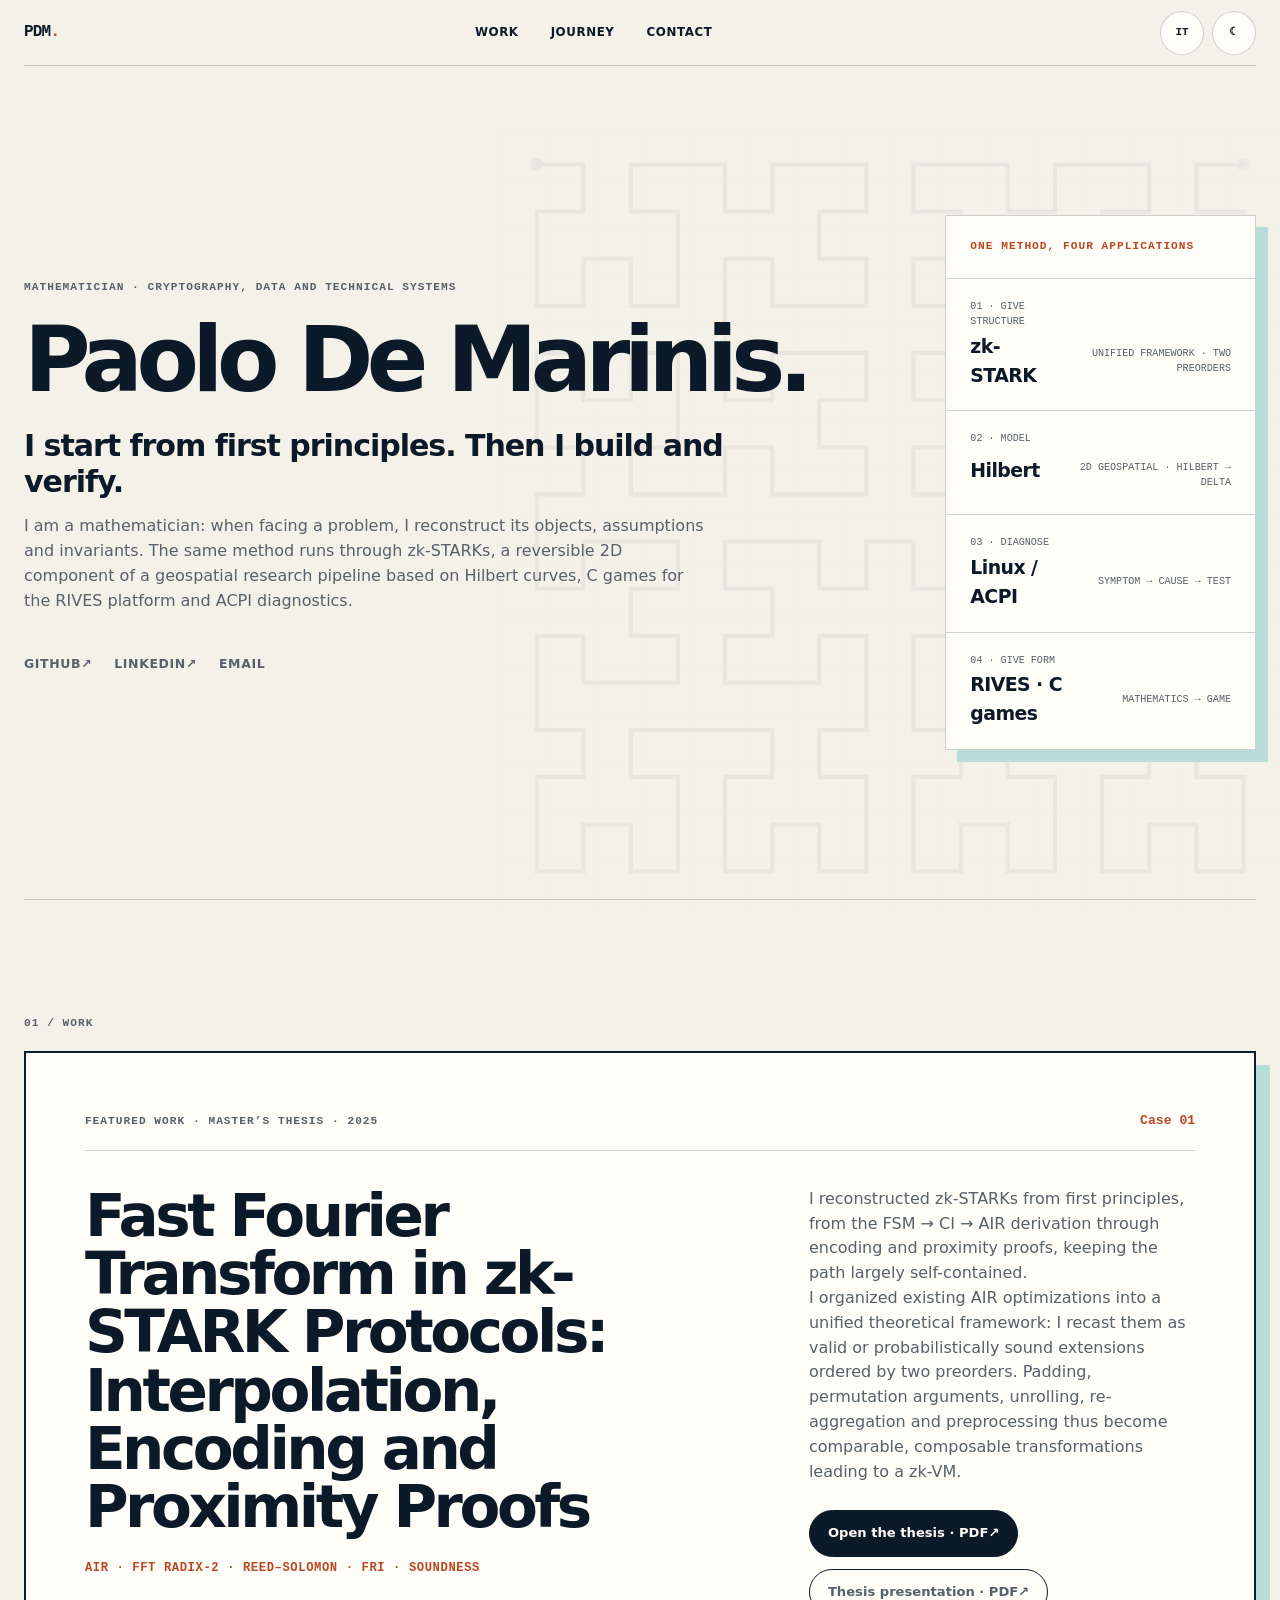
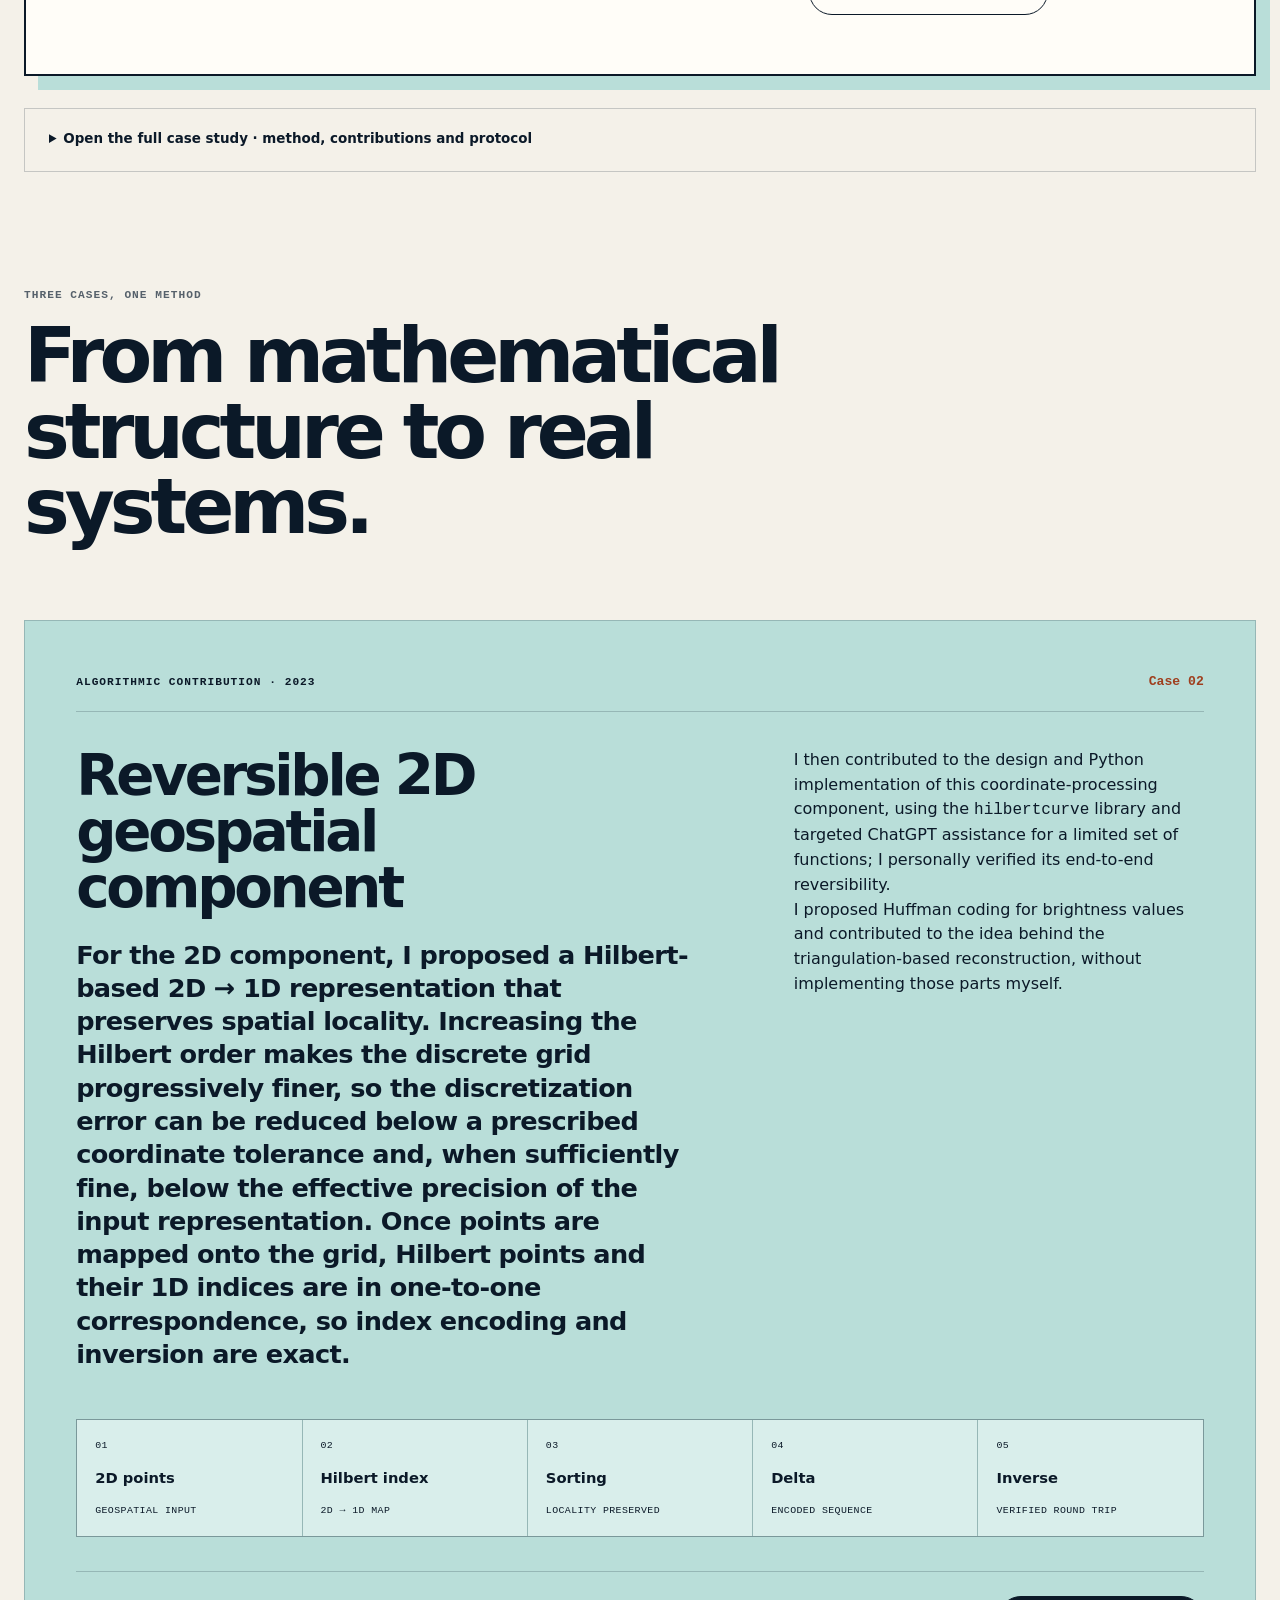
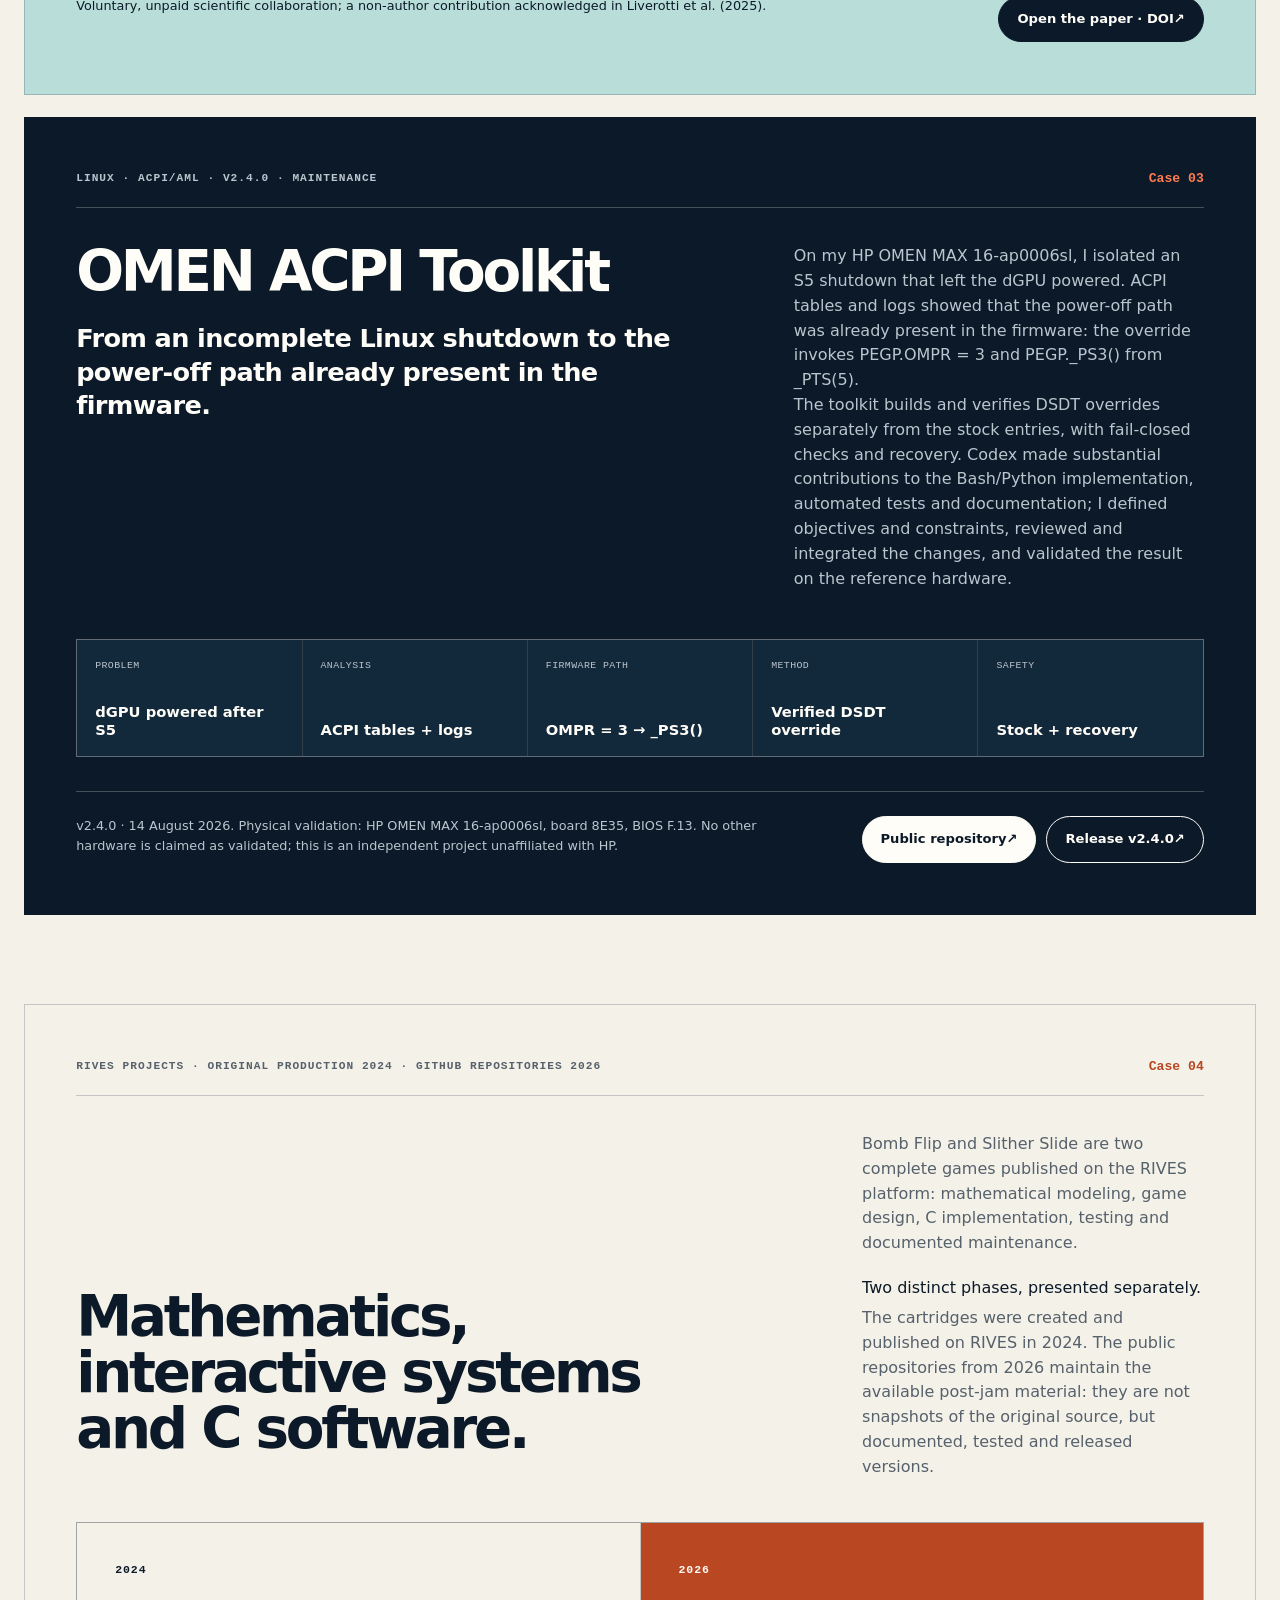
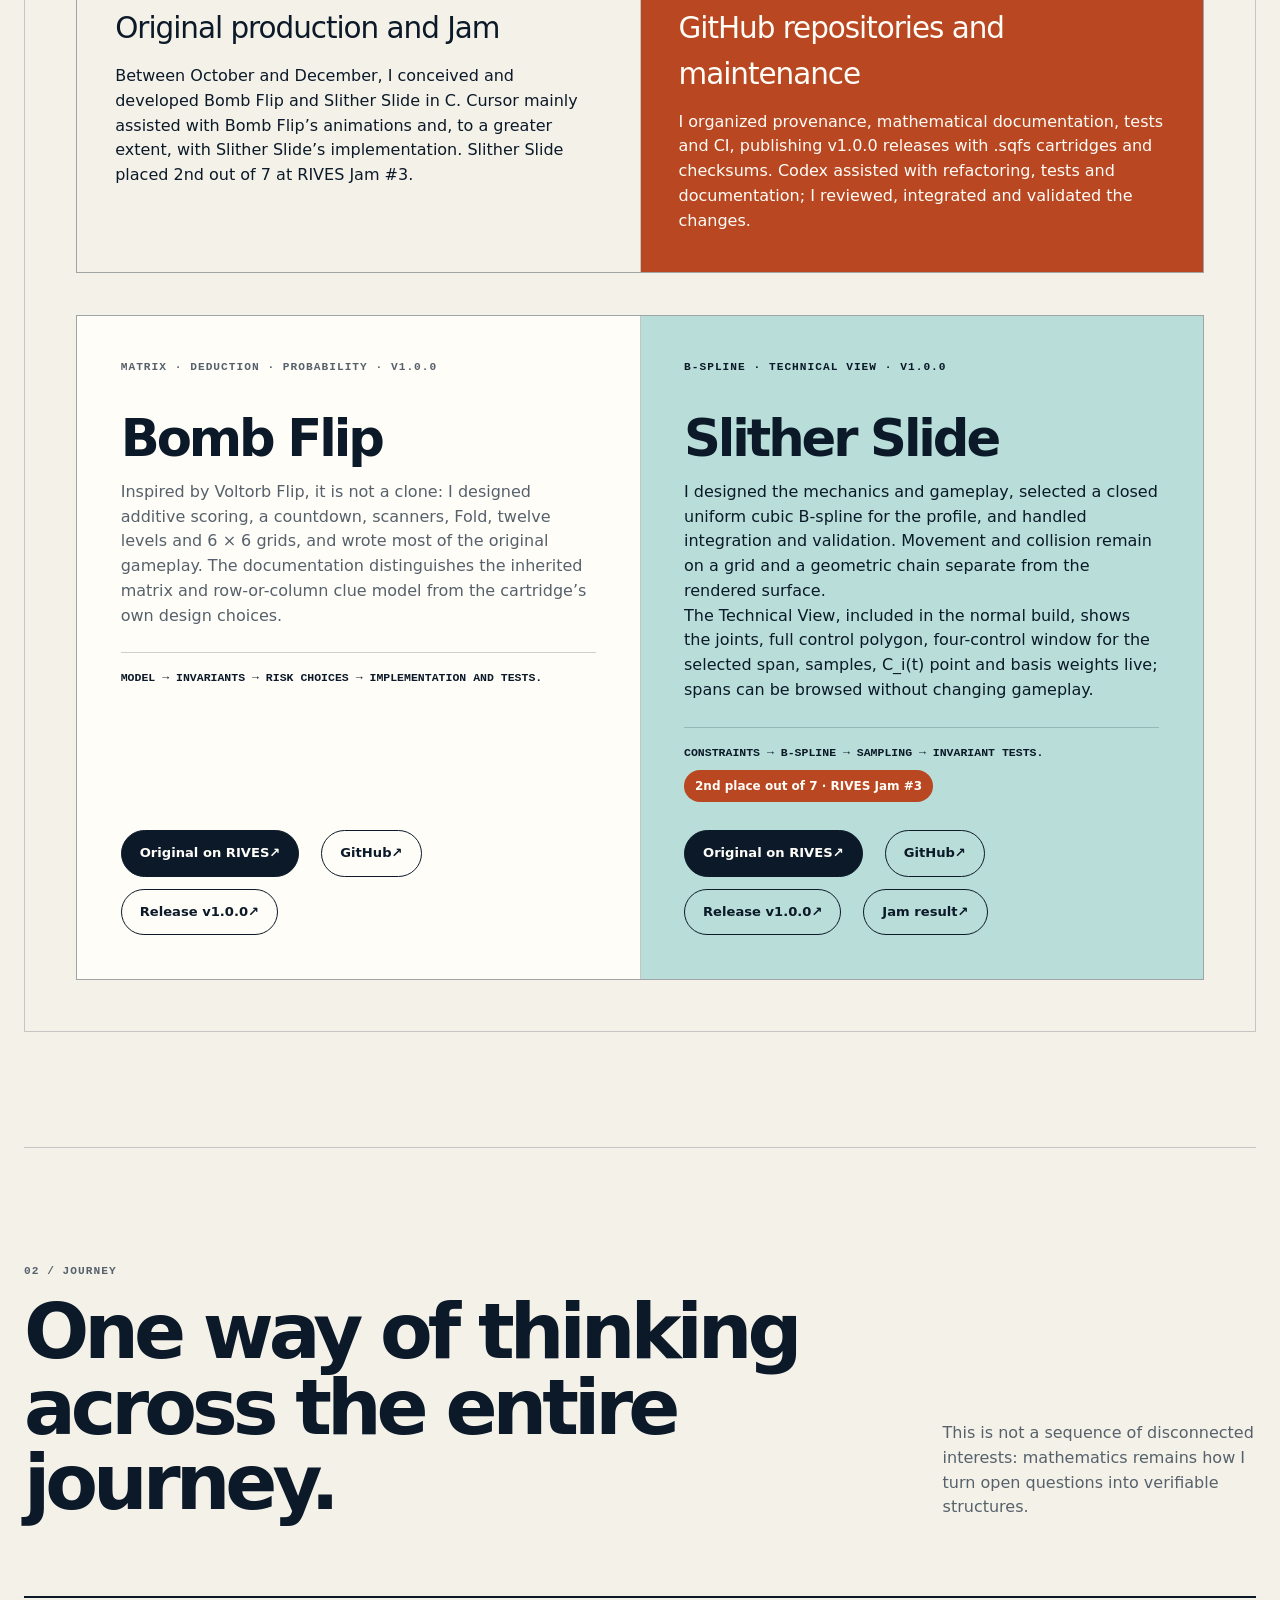
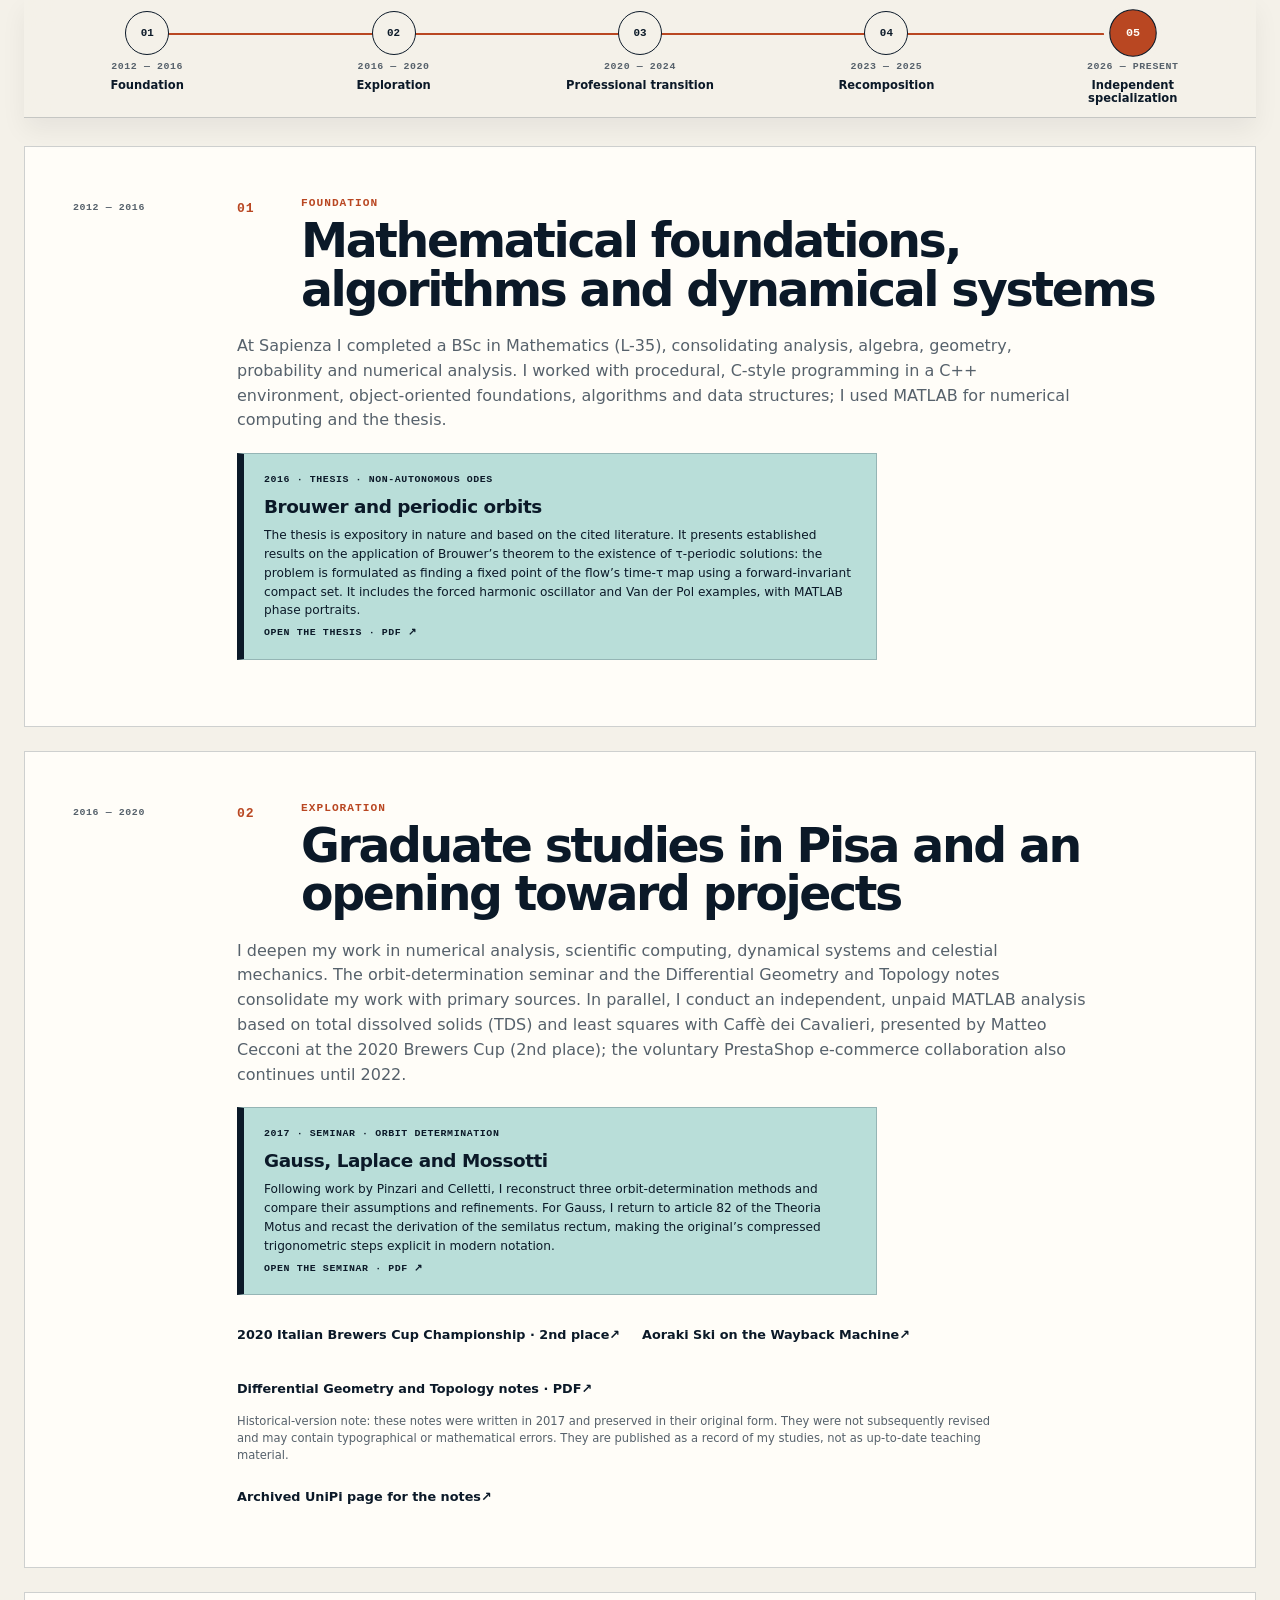
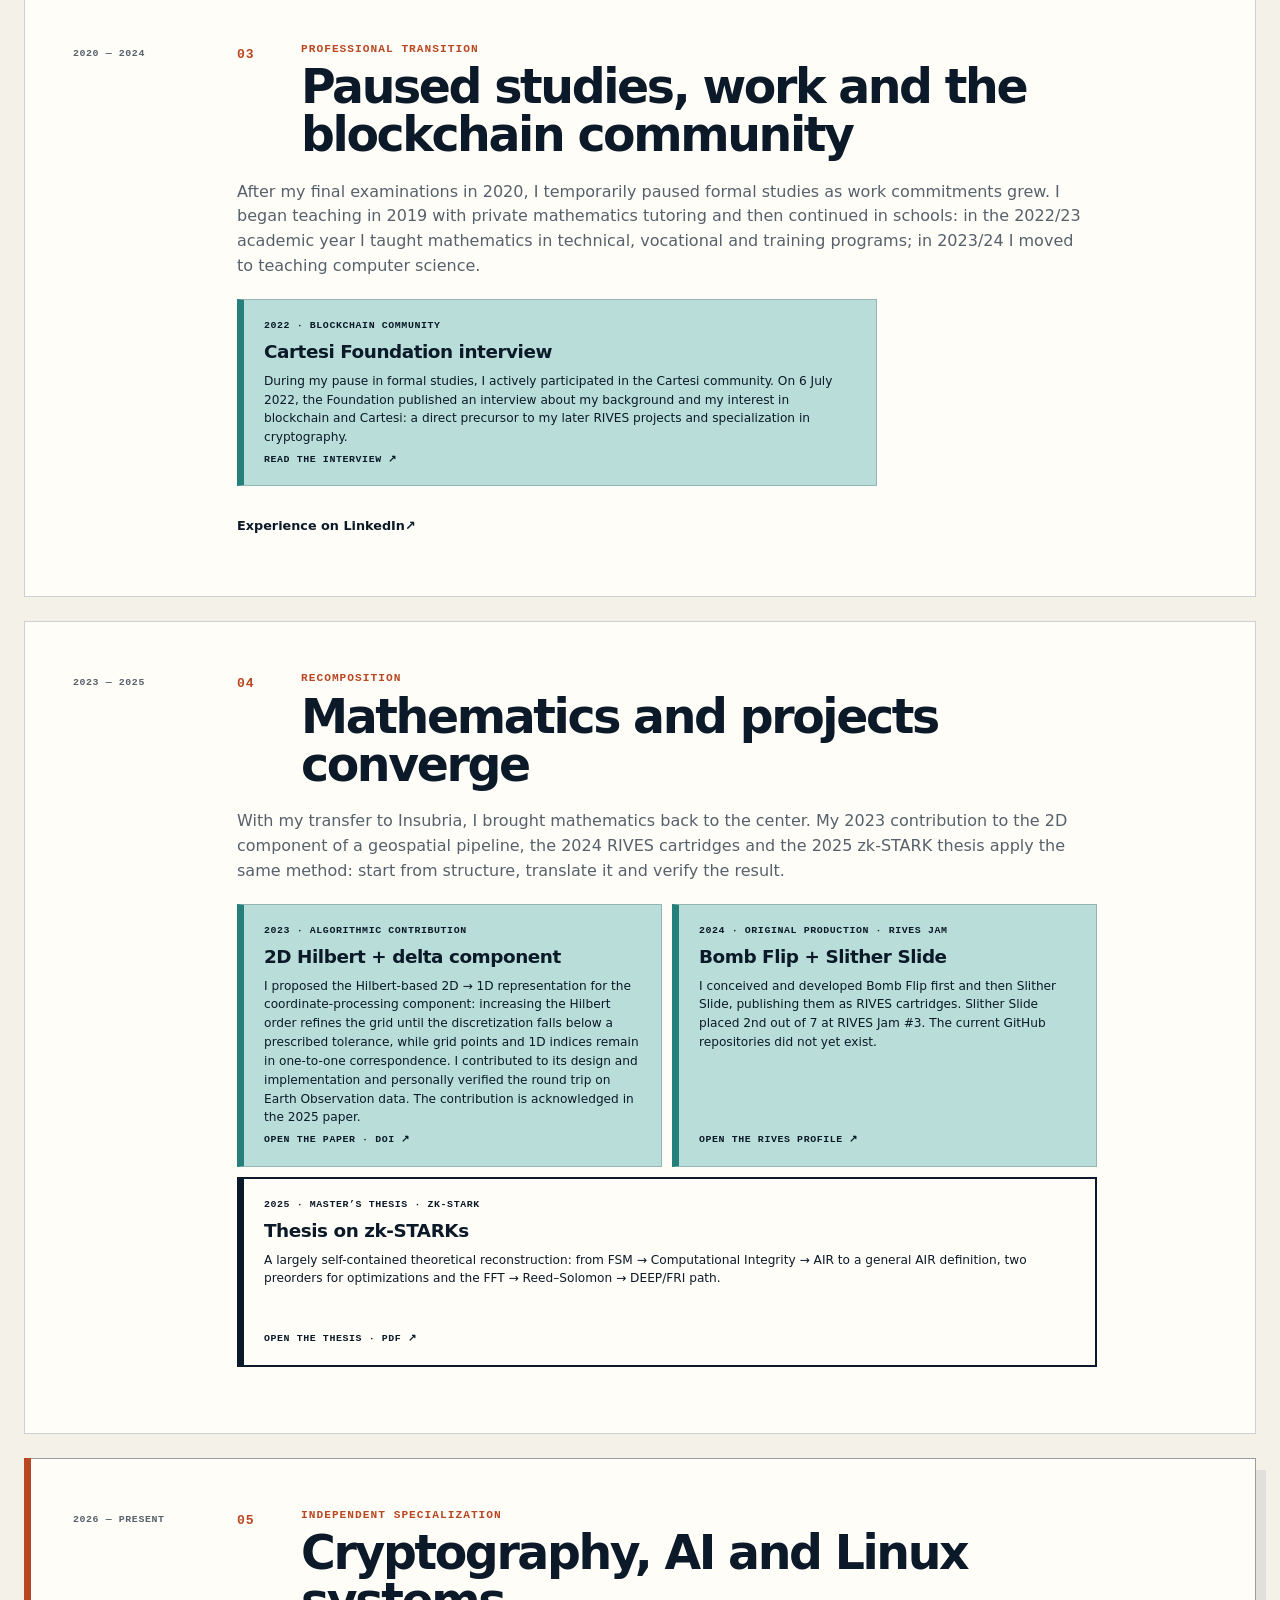
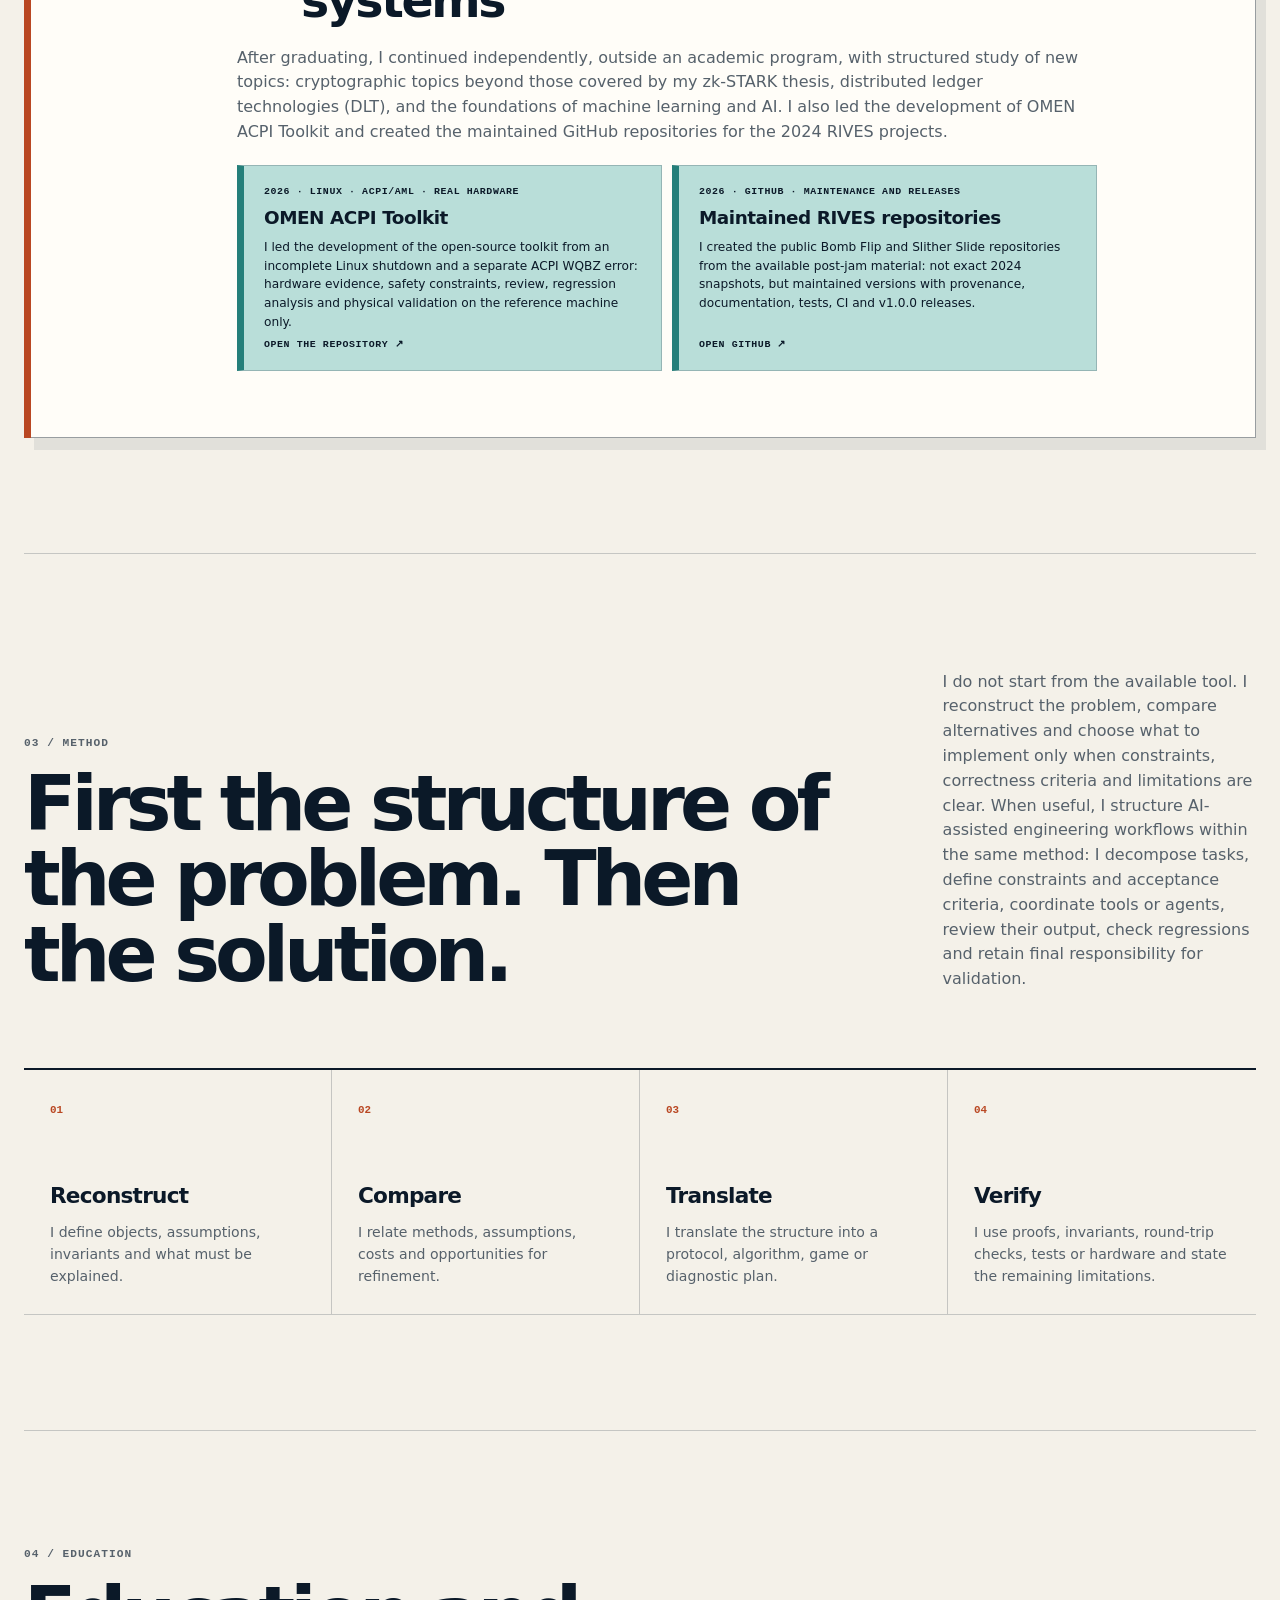
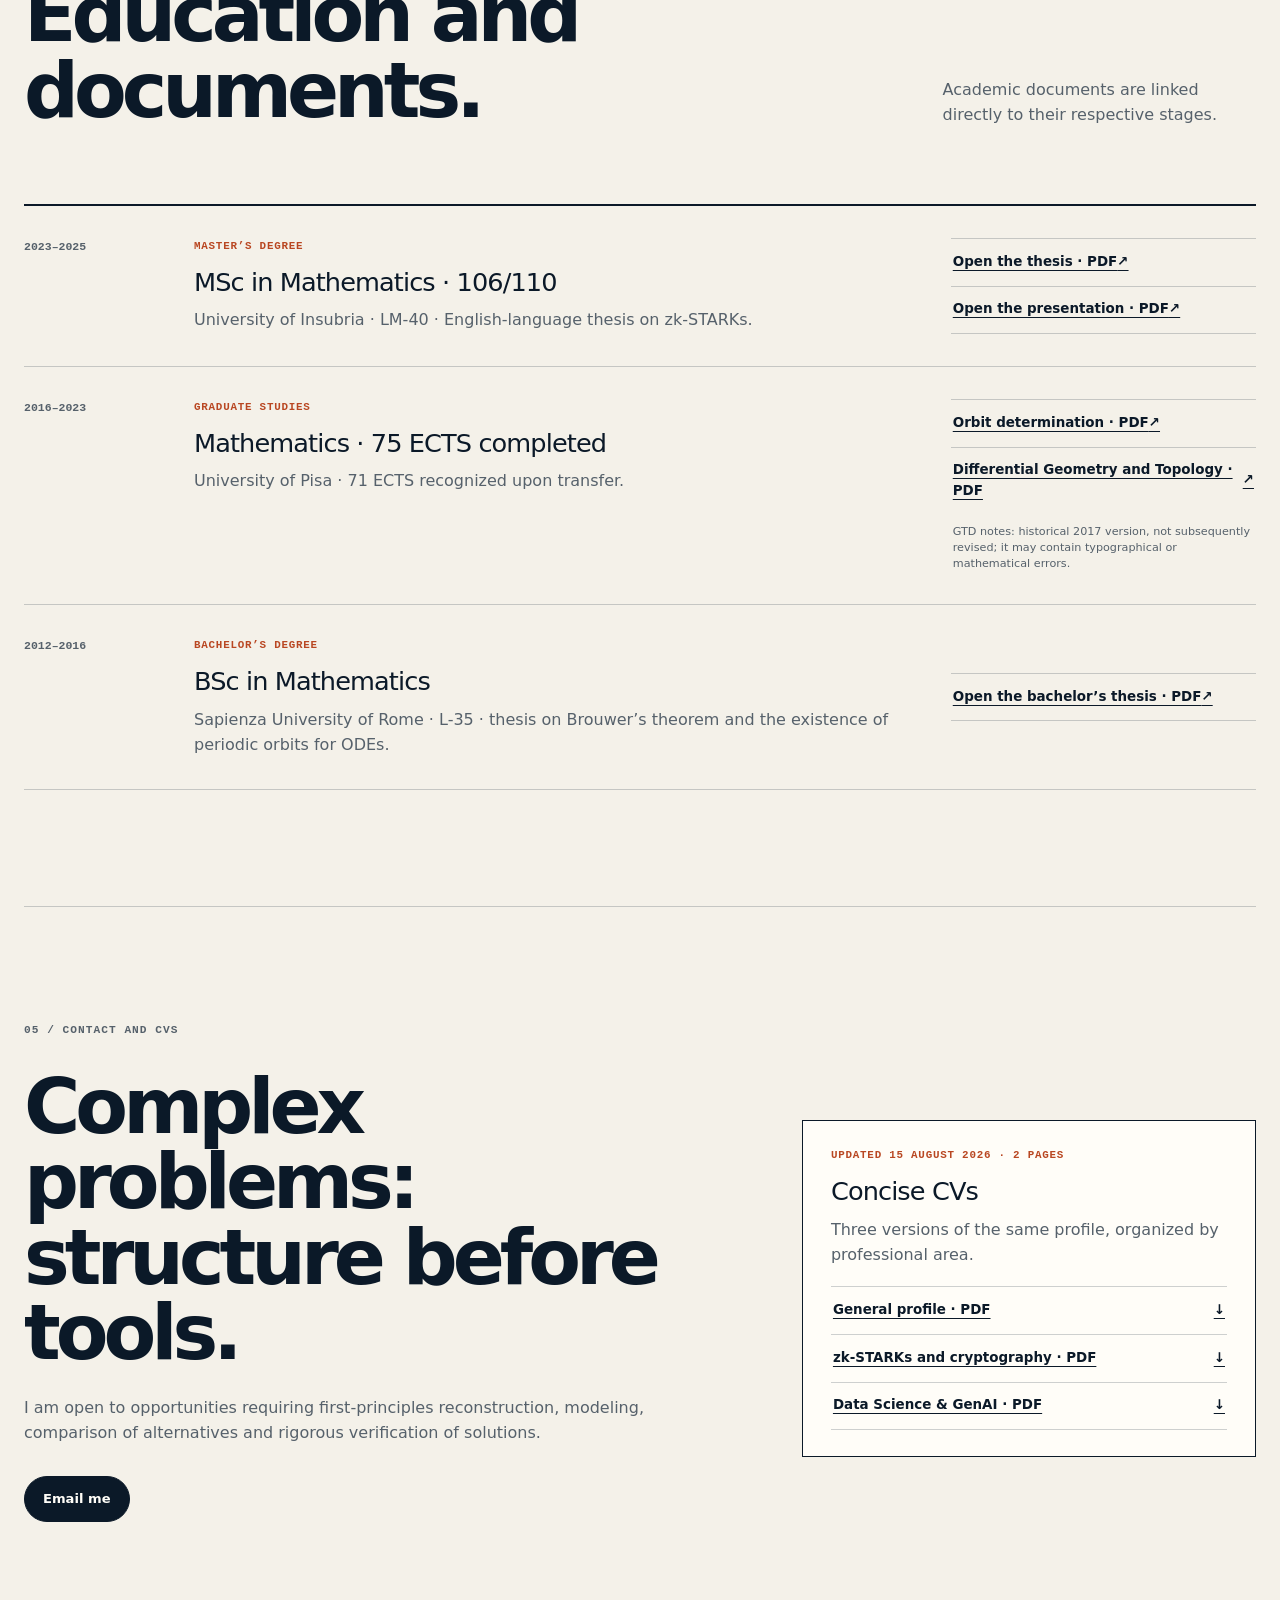
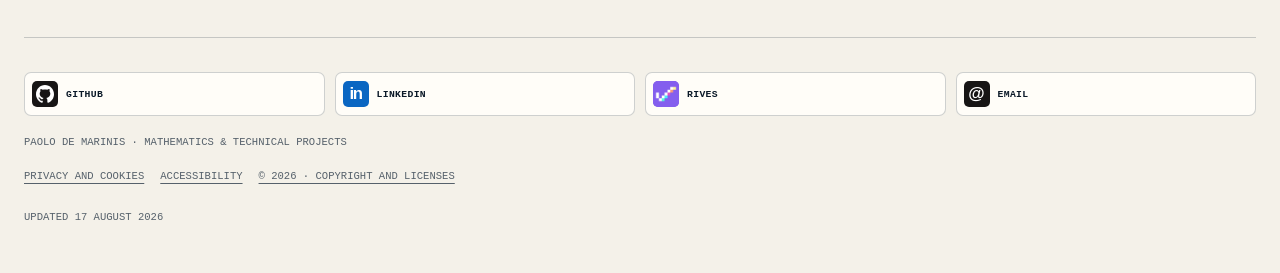
==== commit 93ec9d57: "Finalize portfolio claims, navigation and Lighthouse workflow" ====
--- a/index.html
+++ b/index.html
@@ -37,14 +37,14 @@
 <p class="eyebrow">Mathematician · cryptography, data and technical systems</p>
 <h1 id="hero-title">Paolo De Marinis.</h1>
 <p class="hero-lead">I start from first principles. Then I build and verify.</p>
-<p class="hero-body">I am a mathematician: when facing a problem, I reconstruct its objects, assumptions and invariants. The same method runs through zk-STARKs, a geospatial pipeline based on Hilbert curves, C games for the RIVES platform and ACPI diagnostics.</p>
+<p class="hero-body">I am a mathematician: when facing a problem, I reconstruct its objects, assumptions and invariants. The same method runs through zk-STARKs, a reversible 2D component of a geospatial research pipeline based on Hilbert curves, C games for the RIVES platform and ACPI diagnostics.</p>
 <nav class="hero-links" aria-label="Contact details and profiles">
 <a class="" href="https://github.com/paolo-de-marinis" target="_blank" rel="noopener noreferrer">GitHub<span aria-hidden="true"> ↗</span></a><a class="" href="https://www.linkedin.com/in/paolo-de-marinis-math/" target="_blank" rel="noopener noreferrer">LinkedIn<span aria-hidden="true"> ↗</span></a><a href="mailto:paolodemarinis1993@gmail.com">Email</a>
 </nav>
 <nav class="mobile-project-nav" aria-label="Main work"><a href="#featured-thesis">zk-STARK</a><a href="#hilbert">Hilbert</a><a href="#omen">OMEN</a><a href="#rives">RIVES</a></nav>
 </div>
 <aside class="proof-index" aria-label="Four applications of the same method"><p class="card-kicker">One method, four applications</p>
-<a href="#featured-thesis"><span>01 · give structure</span><strong>zk-STARK</strong><small>Unified framework · two preorders</small></a><a href="#hilbert"><span>02 · model</span><strong>Hilbert</strong><small>Geospatial · Hilbert → delta</small></a><a href="#omen"><span>03 · diagnose</span><strong>Linux / ACPI</strong><small>Symptom → cause → test</small></a><a href="#rives"><span>04 · give form</span><strong>RIVES · C games</strong><small>Mathematics → game</small></a></aside></section><section id="lavori" class="section work-section"><p class="section-index work-index">01 / Work</p>
+<a href="#featured-thesis"><span>01 · give structure</span><strong>zk-STARK</strong><small>Unified framework · two preorders</small></a><a href="#hilbert"><span>02 · model</span><strong>Hilbert</strong><small>2D geospatial · Hilbert → delta</small></a><a href="#omen"><span>03 · diagnose</span><strong>Linux / ACPI</strong><small>Symptom → cause → test</small></a><a href="#rives"><span>04 · give form</span><strong>RIVES · C games</strong><small>Mathematics → game</small></a></aside></section><section id="lavori" class="section work-section"><p class="section-index work-index">01 / Work</p>
 <article id="featured-thesis" class="featured-thesis" aria-labelledby="featured-thesis-title"><div class="case-header featured-thesis-header">
 <p class="project-type">Featured work · master’s thesis · 2025</p>
 <span class="case-number">Case 01</span>
@@ -101,12 +101,12 @@
 </div>
 <div class="case-grid">
 <div>
-<h3>Reversible geospatial pipeline</h3>
-<p class="case-lead">I started from spatial locality: first the mathematical map, then the encoding, and finally round-trip verification.</p>
+<h3>Reversible 2D geospatial component</h3>
+<p class="case-lead">For the 2D component, I proposed a Hilbert-based 2D → 1D representation that preserves spatial locality. Increasing the Hilbert order makes the discrete grid progressively finer, so the discretization error can be reduced below a prescribed coordinate tolerance and, when sufficiently fine, below the effective precision of the input representation. Once points are mapped onto the grid, Hilbert points and their 1D indices are in one-to-one correspondence, so index encoding and inversion are exact.</p>
 </div>
 <div class="case-body">
-<p>I contributed to the design and Python implementation of the pipeline, using the <code>hilbertcurve</code> library and targeted ChatGPT assistance for a limited set of functions; I personally verified end-to-end reversibility.</p>
-<p>I proposed Huffman coding for brightness values and contributed to the idea of triangulation-based reconstruction, without implementing that component myself.</p>
+<p>I then contributed to the design and Python implementation of this coordinate-processing component, using the <code>hilbertcurve</code> library and targeted ChatGPT assistance for a limited set of functions; I personally verified its end-to-end reversibility.</p>
+<p>I proposed Huffman coding for brightness values and contributed to the idea behind the triangulation-based reconstruction, without implementing those parts myself.</p>
 </div>
 </div>
 <ol class="pipeline">
@@ -268,9 +268,9 @@
 <h3>Mathematics and projects converge</h3>
 </div>
 </div>
-<p class="timeline-panel-description">With my transfer to Insubria, I brought mathematics back to the center. The 2023 geospatial pipeline, the 2024 RIVES cartridges and the 2025 zk-STARK thesis apply the same method: start from structure, translate it and verify the result.</p>
+<p class="timeline-panel-description">With my transfer to Insubria, I brought mathematics back to the center. My 2023 contribution to the 2D component of a geospatial pipeline, the 2024 RIVES cartridges and the 2025 zk-STARK thesis apply the same method: start from structure, translate it and verify the result.</p>
 <div class="phase-highlights">
-<a class="phase-highlight" data-lane="project" href="https://doi.org/10.1002/nme.70064" target="_blank" rel="noopener noreferrer"><span>2023 · algorithmic contribution</span><strong>Pipeline Hilbert + delta encoding</strong><small>I contributed to designing and implementing the reversible pipeline and personally verified its round trip on Earth Observation data. The contribution is acknowledged in the 2025 paper.</small><b aria-hidden="true">Open the paper · DOI ↗</b></a><a class="phase-highlight" data-lane="project" href="https://app.rives.io/profile/0x2e092f91bc25ebd12b8b0e4df87d9d0424d6460c" target="_blank" rel="noopener noreferrer"><span>2024 · original production · RIVES Jam</span><strong>Bomb Flip + Slither Slide</strong><small>I conceived and developed Bomb Flip first and then Slither Slide, publishing them as RIVES cartridges. Slither Slide placed 2nd out of 7 at RIVES Jam #3. The current GitHub repositories did not yet exist.</small><b aria-hidden="true">Open the RIVES profile ↗</b></a><a class="phase-highlight" data-lane="study" data-emphasis="primary" href="/documents/paolo-de-marinis-msc-thesis-zkstarks.pdf" target="_blank" rel="noopener noreferrer"><span>2025 · master’s thesis · zk-STARK</span><strong>Thesis on zk-STARKs</strong><small>A largely self-contained theoretical reconstruction: from FSM → Computational Integrity → AIR to a general AIR definition, two preorders for optimizations and the FFT → Reed–Solomon → DEEP/FRI path.</small><b aria-hidden="true">Open the thesis · PDF ↗</b></a>
+<a class="phase-highlight" data-lane="project" href="https://doi.org/10.1002/nme.70064" target="_blank" rel="noopener noreferrer"><span>2023 · algorithmic contribution</span><strong>2D Hilbert + delta component</strong><small>I proposed the Hilbert-based 2D → 1D representation for the coordinate-processing component: increasing the Hilbert order refines the grid until the discretization falls below a prescribed tolerance, while grid points and 1D indices remain in one-to-one correspondence. I contributed to its design and implementation and personally verified the round trip on Earth Observation data. The contribution is acknowledged in the 2025 paper.</small><b aria-hidden="true">Open the paper · DOI ↗</b></a><a class="phase-highlight" data-lane="project" href="https://app.rives.io/profile/0x2e092f91bc25ebd12b8b0e4df87d9d0424d6460c" target="_blank" rel="noopener noreferrer"><span>2024 · original production · RIVES Jam</span><strong>Bomb Flip + Slither Slide</strong><small>I conceived and developed Bomb Flip first and then Slither Slide, publishing them as RIVES cartridges. Slither Slide placed 2nd out of 7 at RIVES Jam #3. The current GitHub repositories did not yet exist.</small><b aria-hidden="true">Open the RIVES profile ↗</b></a><a class="phase-highlight" data-lane="study" data-emphasis="primary" href="/documents/paolo-de-marinis-msc-thesis-zkstarks.pdf" target="_blank" rel="noopener noreferrer"><span>2025 · master’s thesis · zk-STARK</span><strong>Thesis on zk-STARKs</strong><small>A largely self-contained theoretical reconstruction: from FSM → Computational Integrity → AIR to a general AIR definition, two preorders for optimizations and the FFT → Reed–Solomon → DEEP/FRI path.</small><b aria-hidden="true">Open the thesis · PDF ↗</b></a>
 </div>
 </div></article><article class="timeline-scroll-step" id="fase-specializzazione" aria-label="2026 — present: Independent specialization"><p class="timeline-active-period">2026 — present</p>
 <div>
@@ -292,7 +292,7 @@
 <p class="section-index">03 / Method</p>
 <h2>First the structure of the problem. Then the solution.</h2>
 </div>
-<p>I do not start from the available tool. I reconstruct the problem, compare alternatives and choose what to implement only when constraints, correctness criteria and limitations are clear.</p>
+<p>I do not start from the available tool. I reconstruct the problem, compare alternatives and choose what to implement only when constraints, correctness criteria and limitations are clear. When useful, I structure AI-assisted engineering workflows within the same method: I decompose tasks, define constraints and acceptance criteria, coordinate tools or agents, review their output, check regressions and retain final responsibility for validation.</p>
 </div>
 <ol class="method-flow">
 <li>
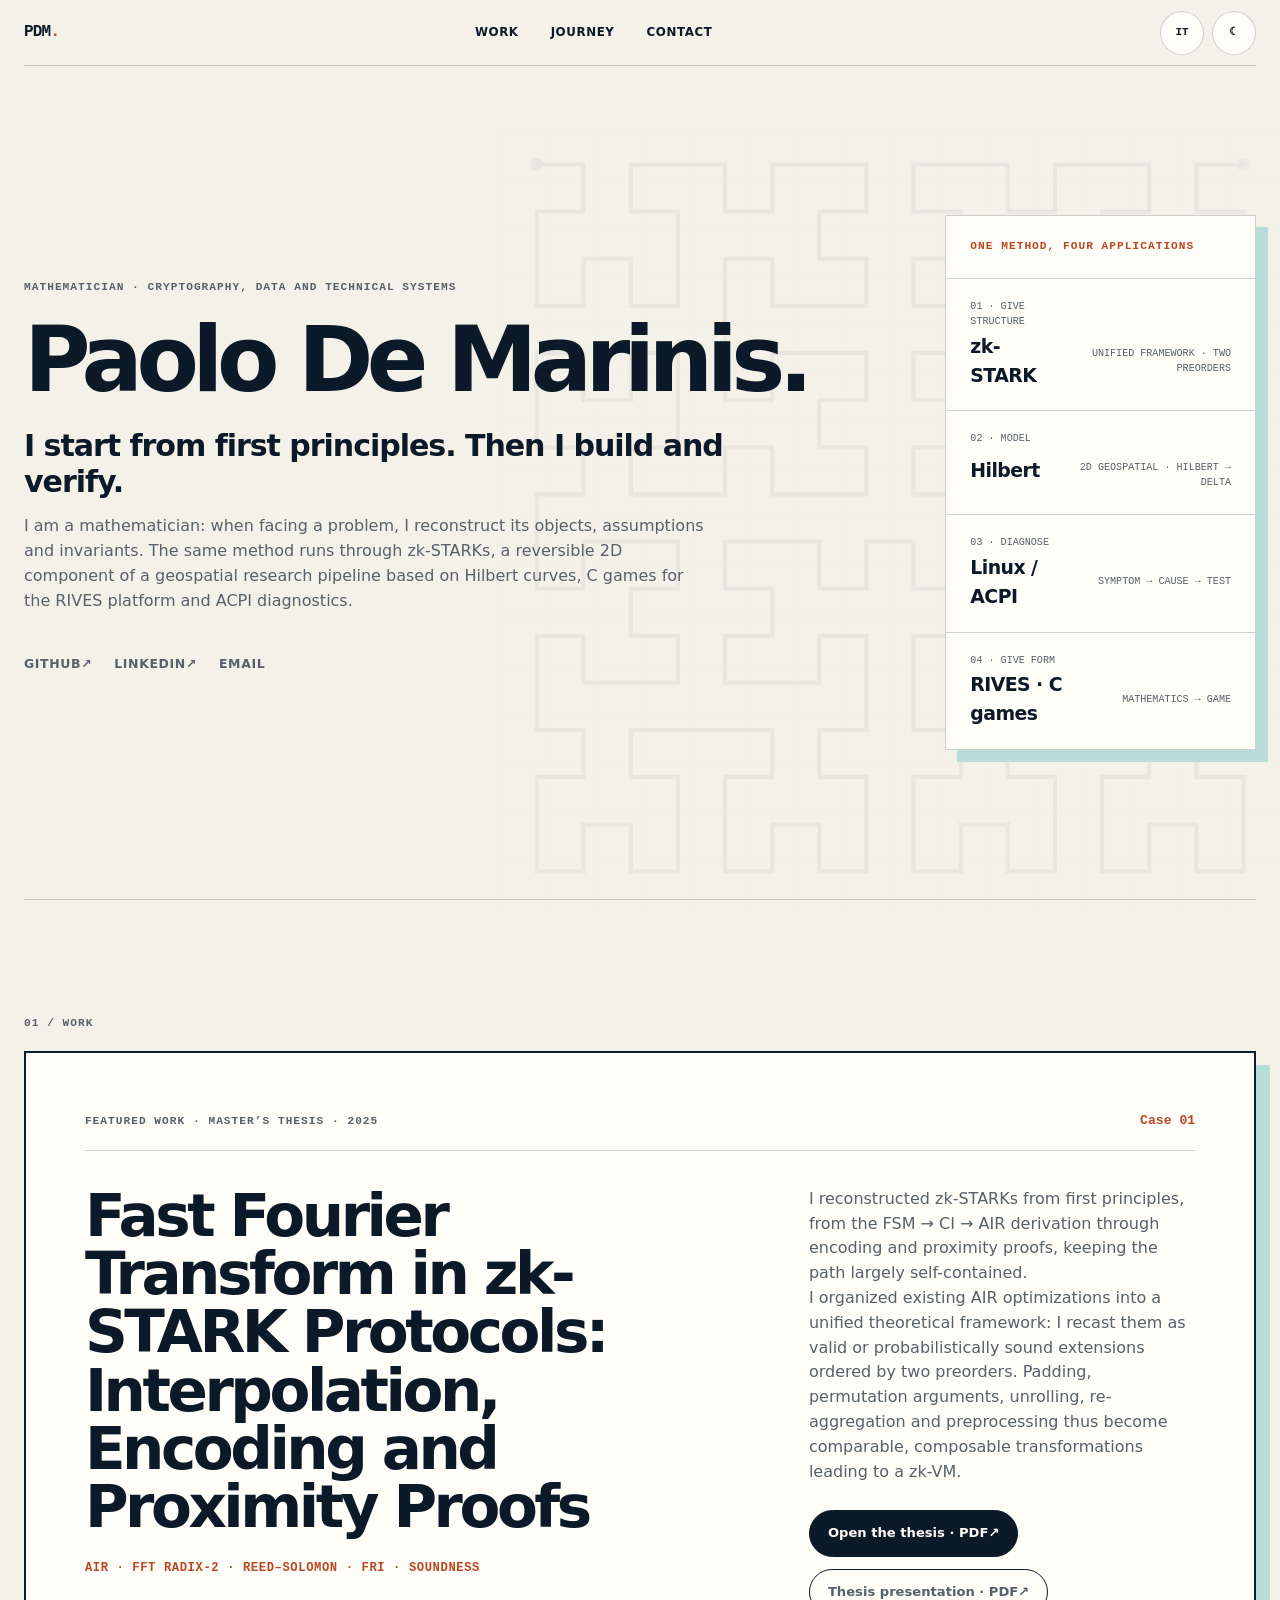
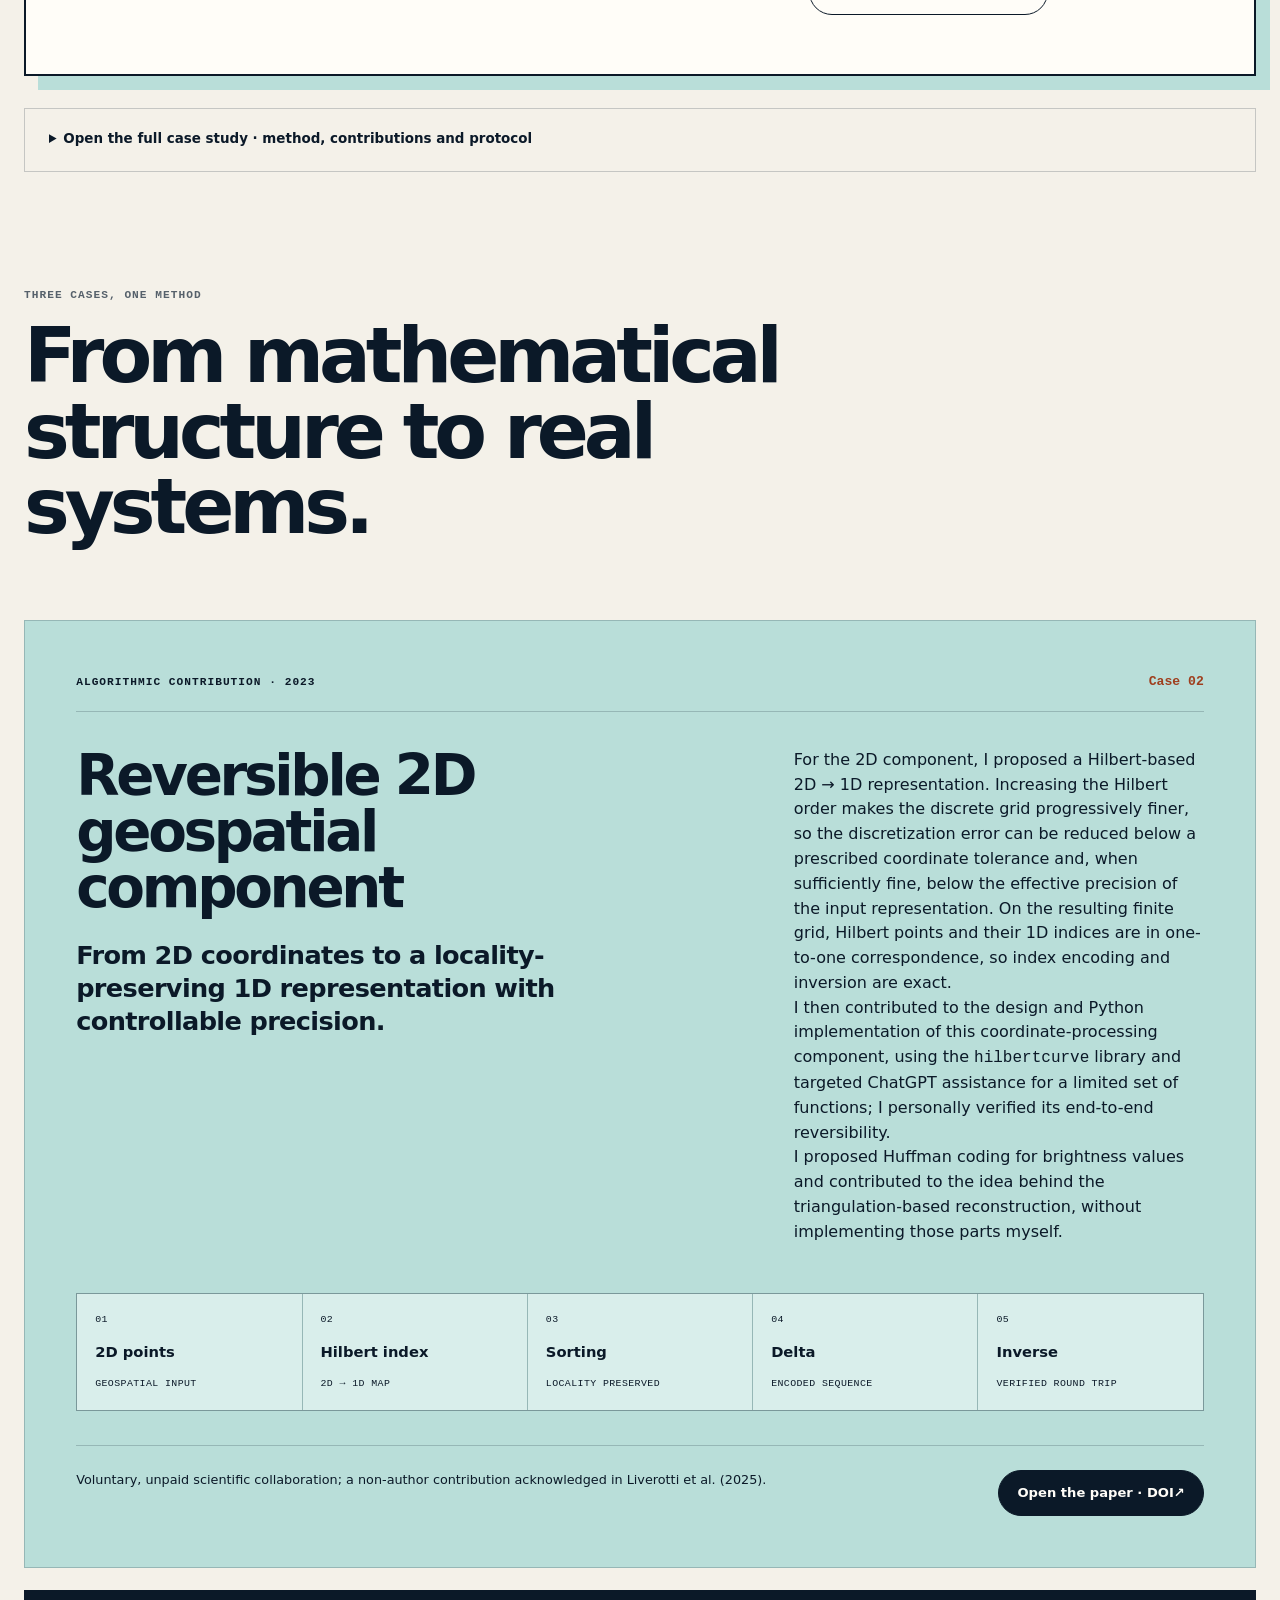
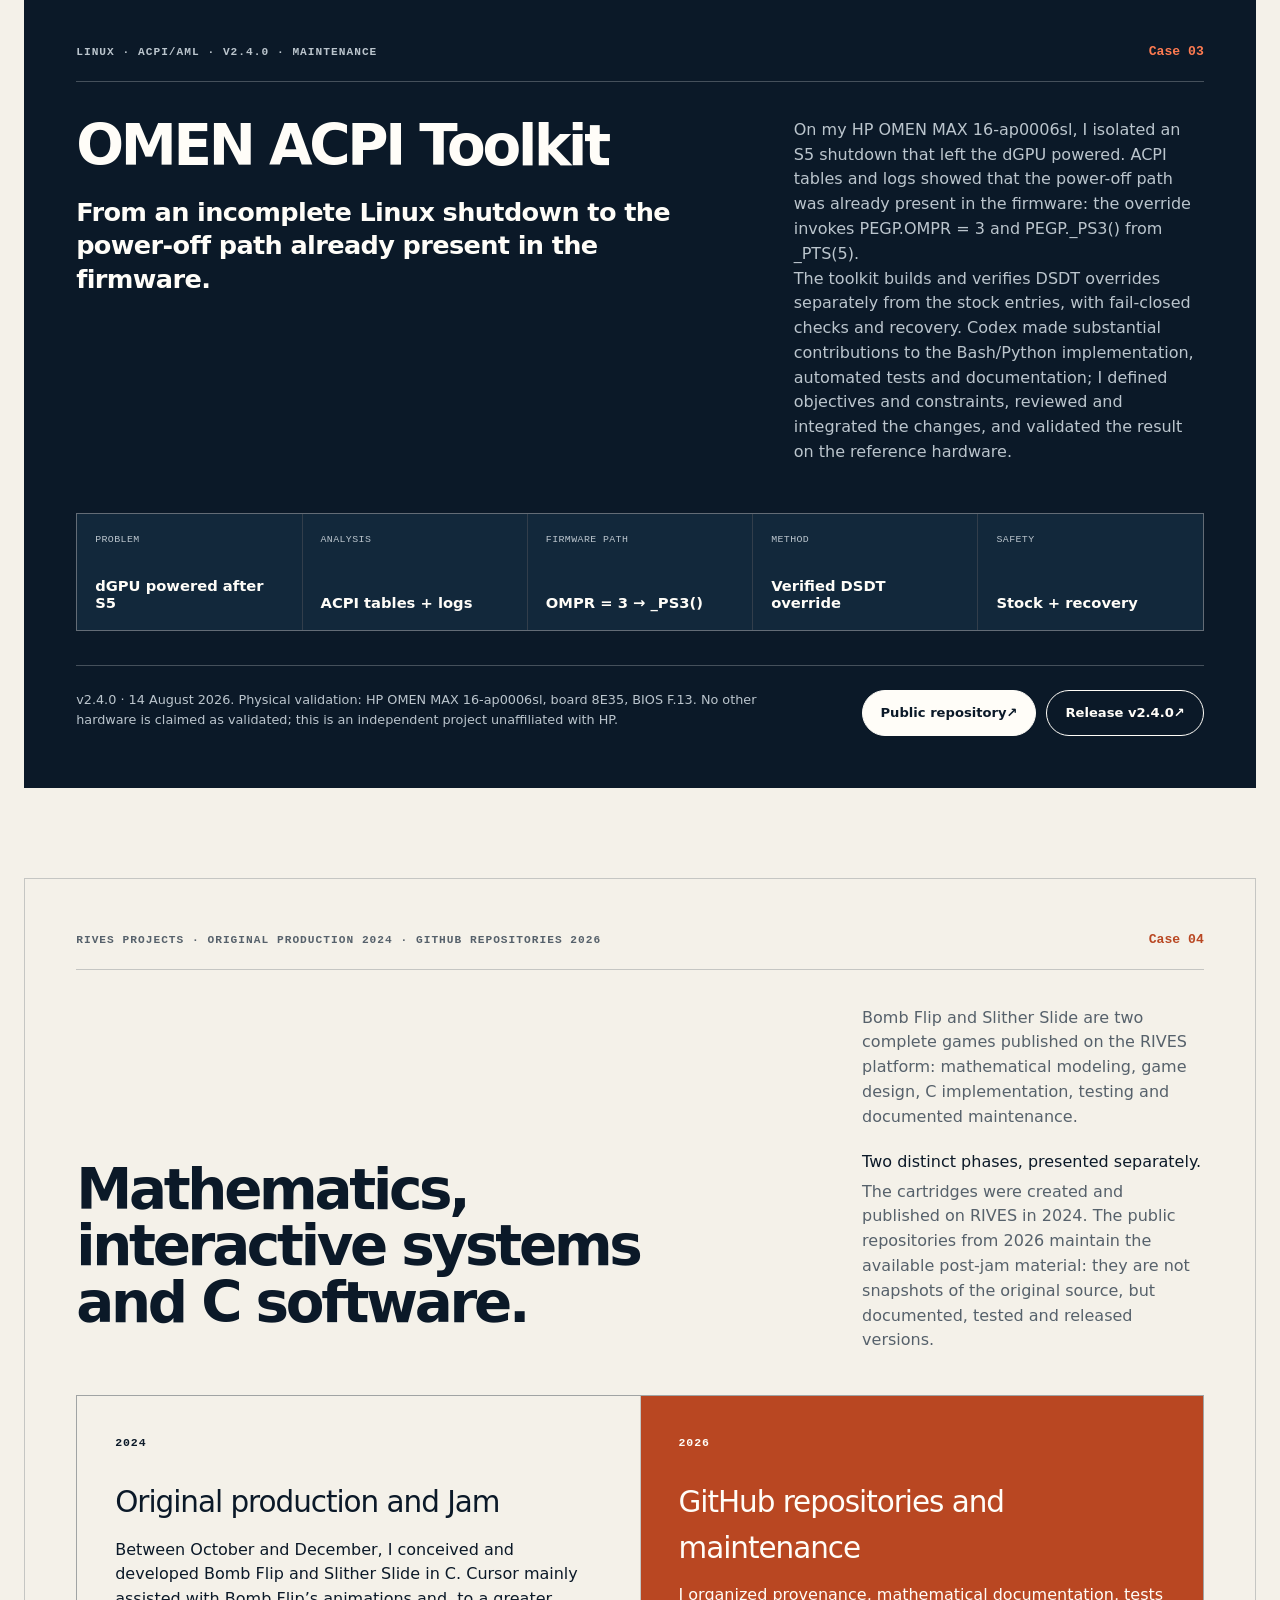
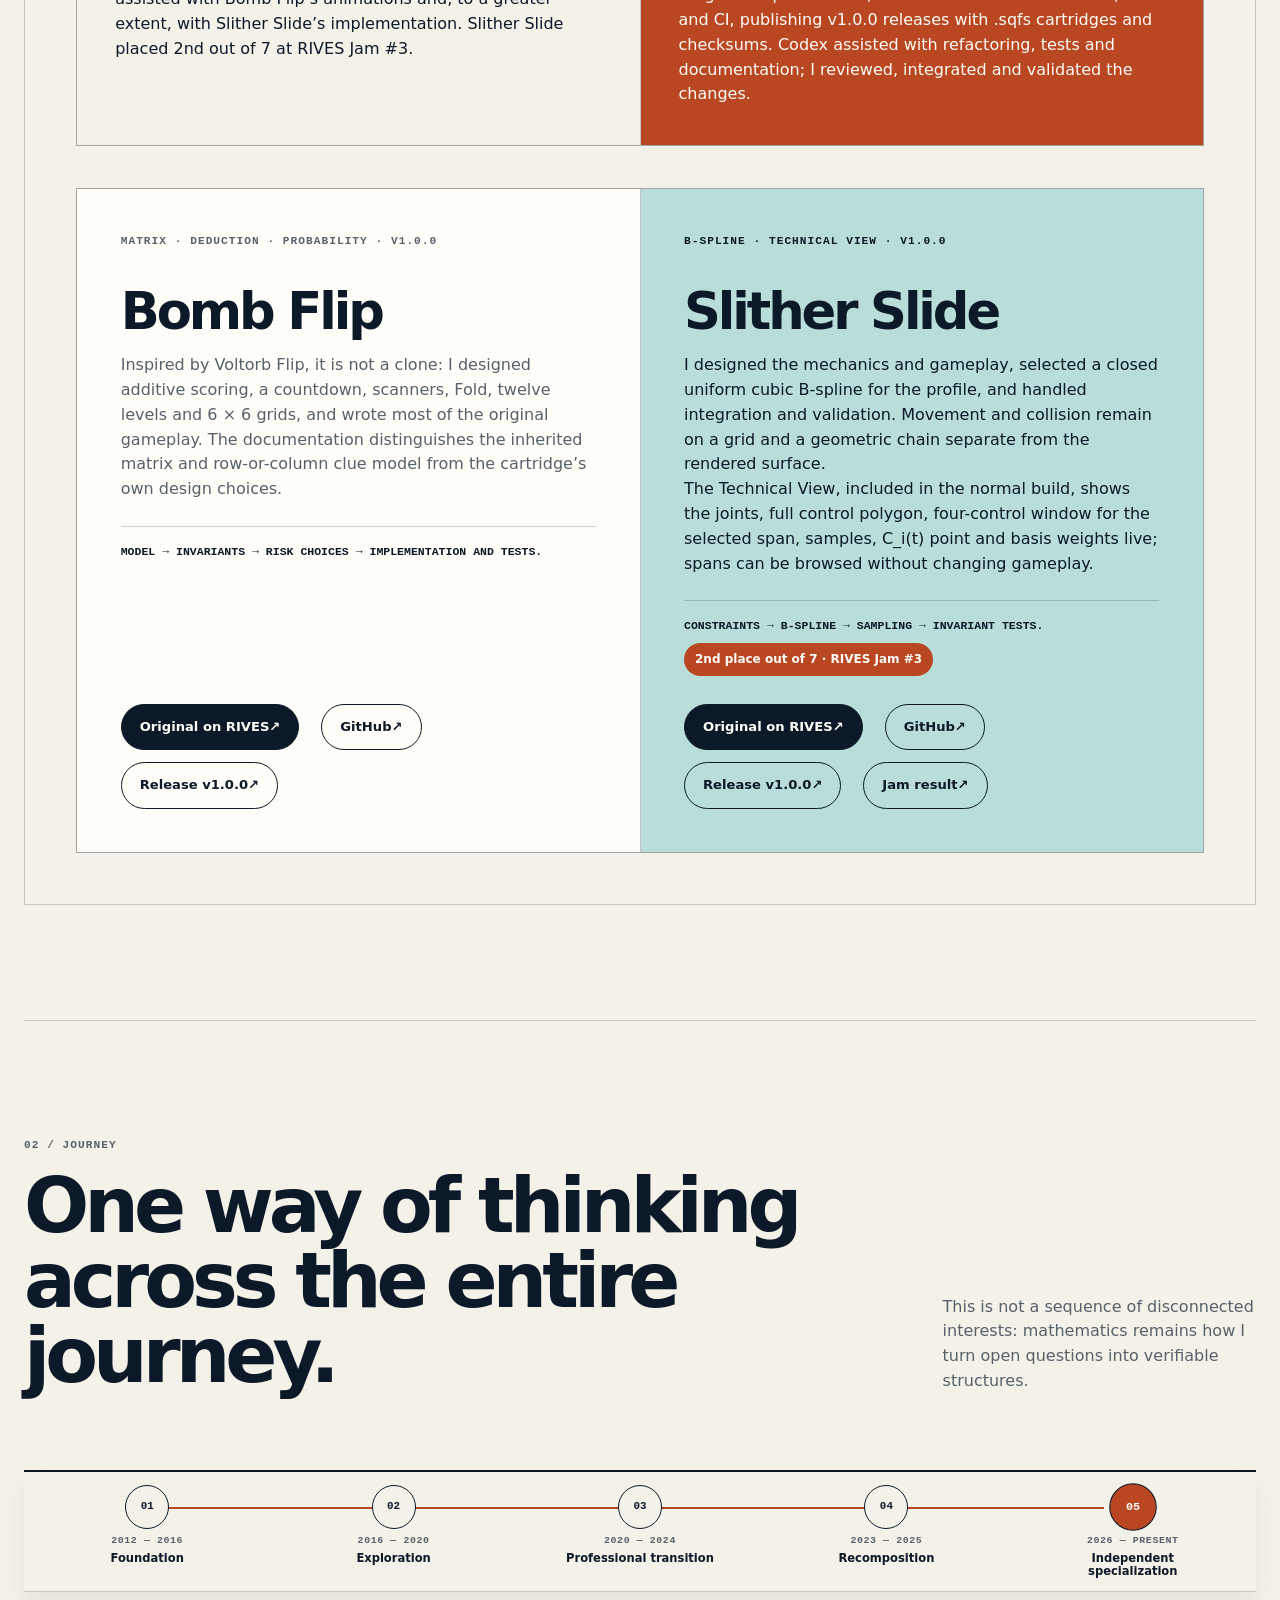
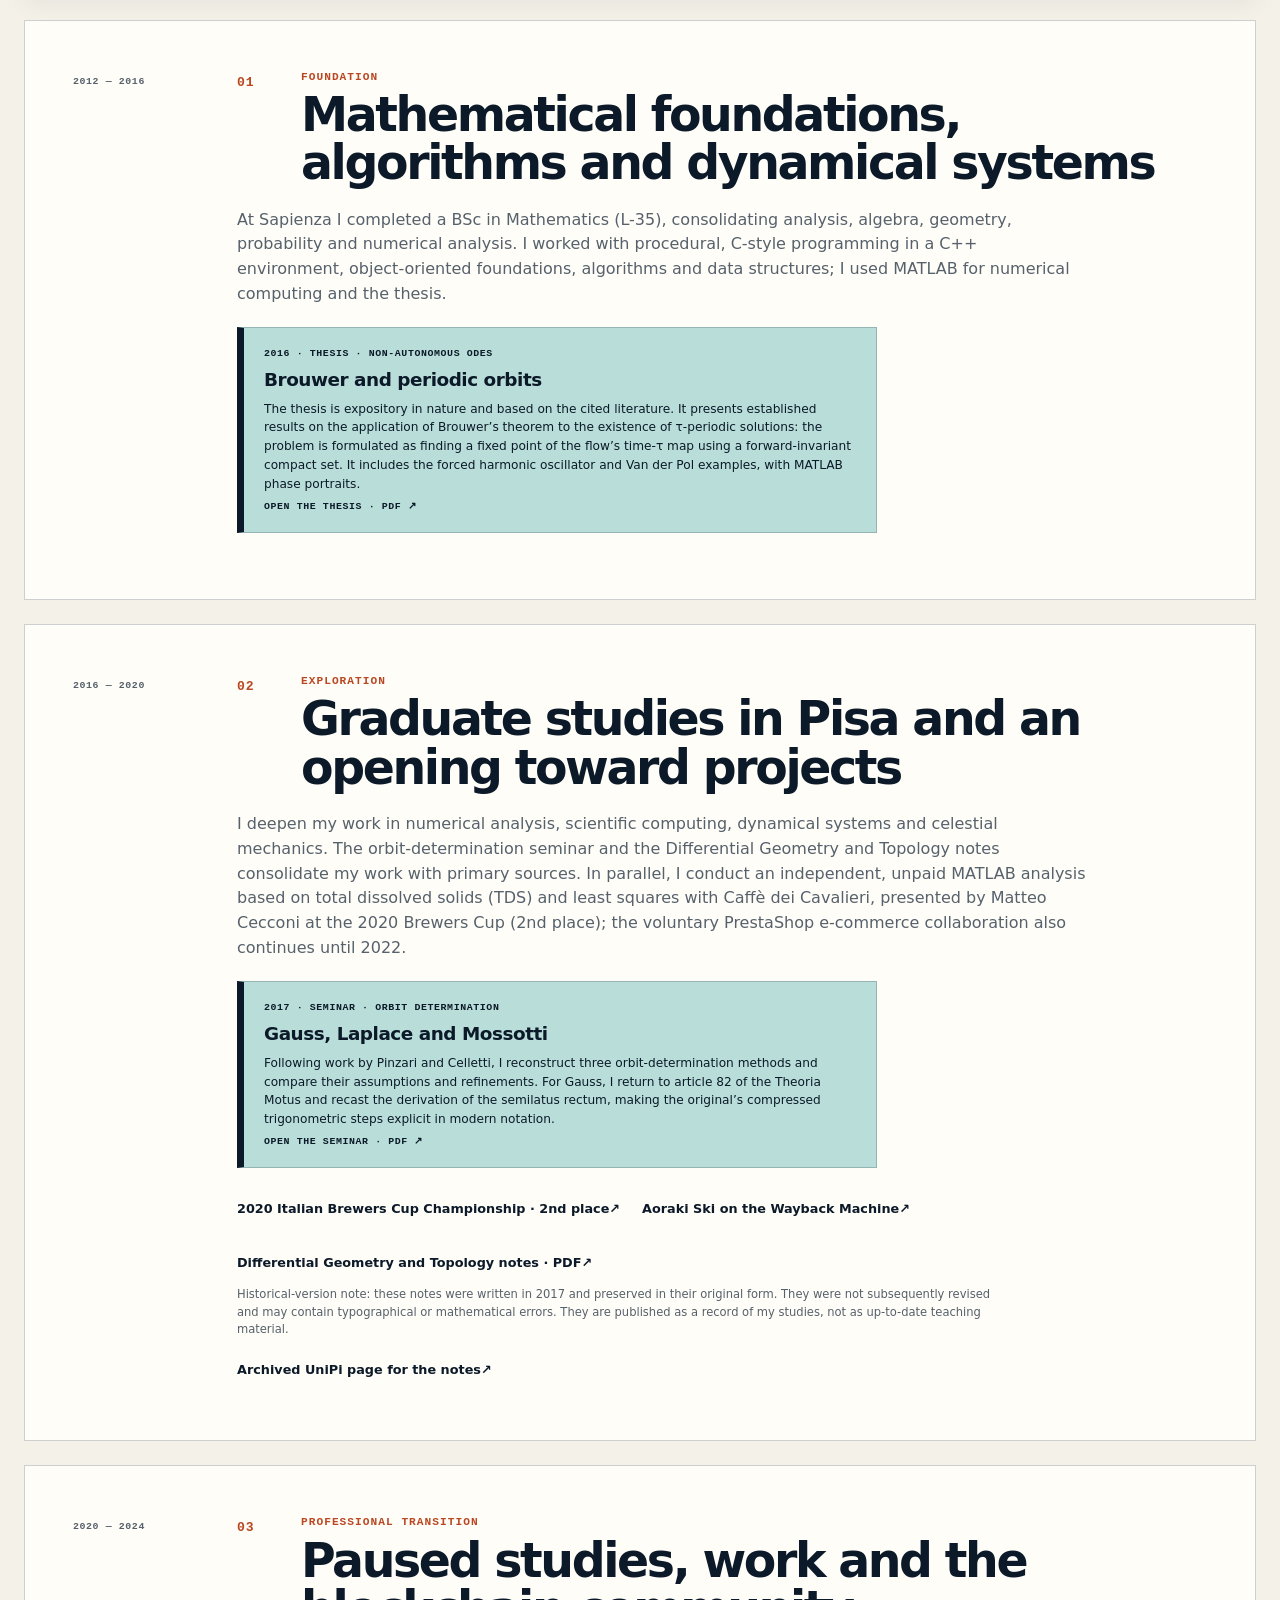
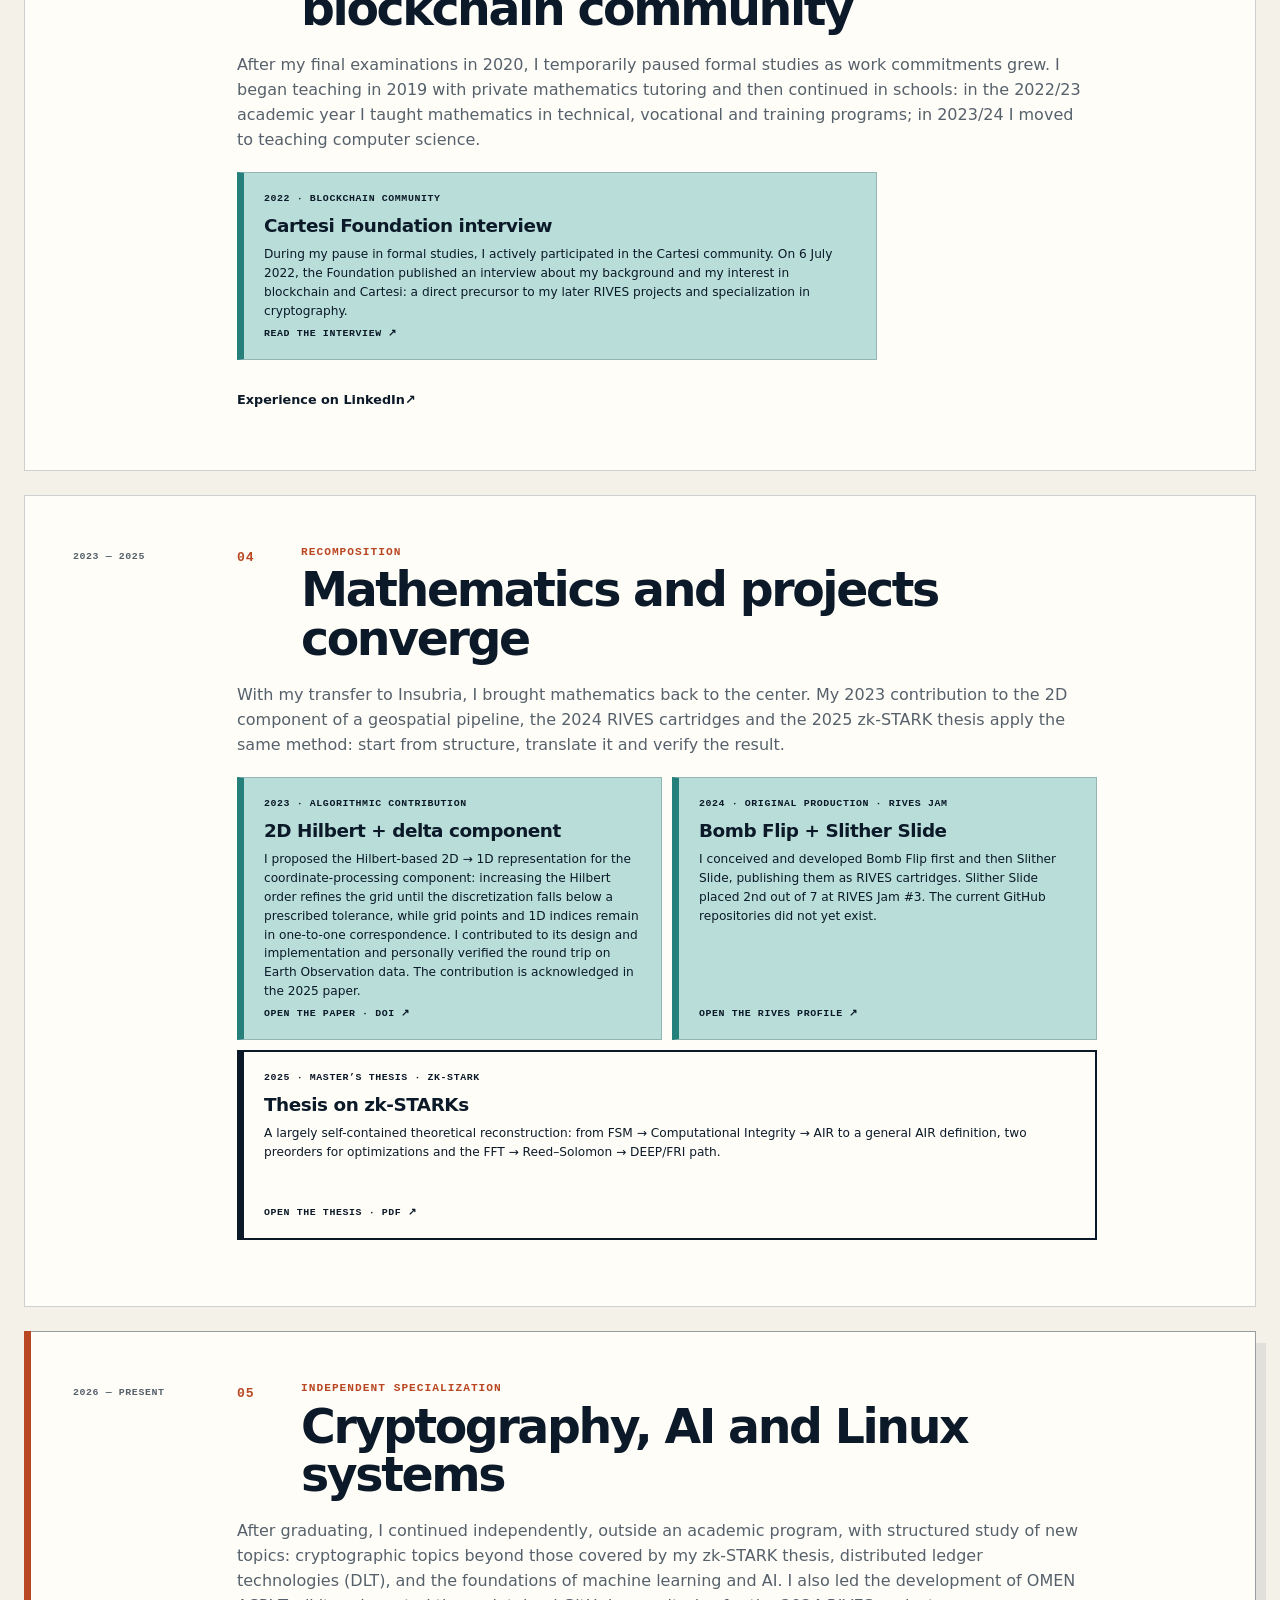
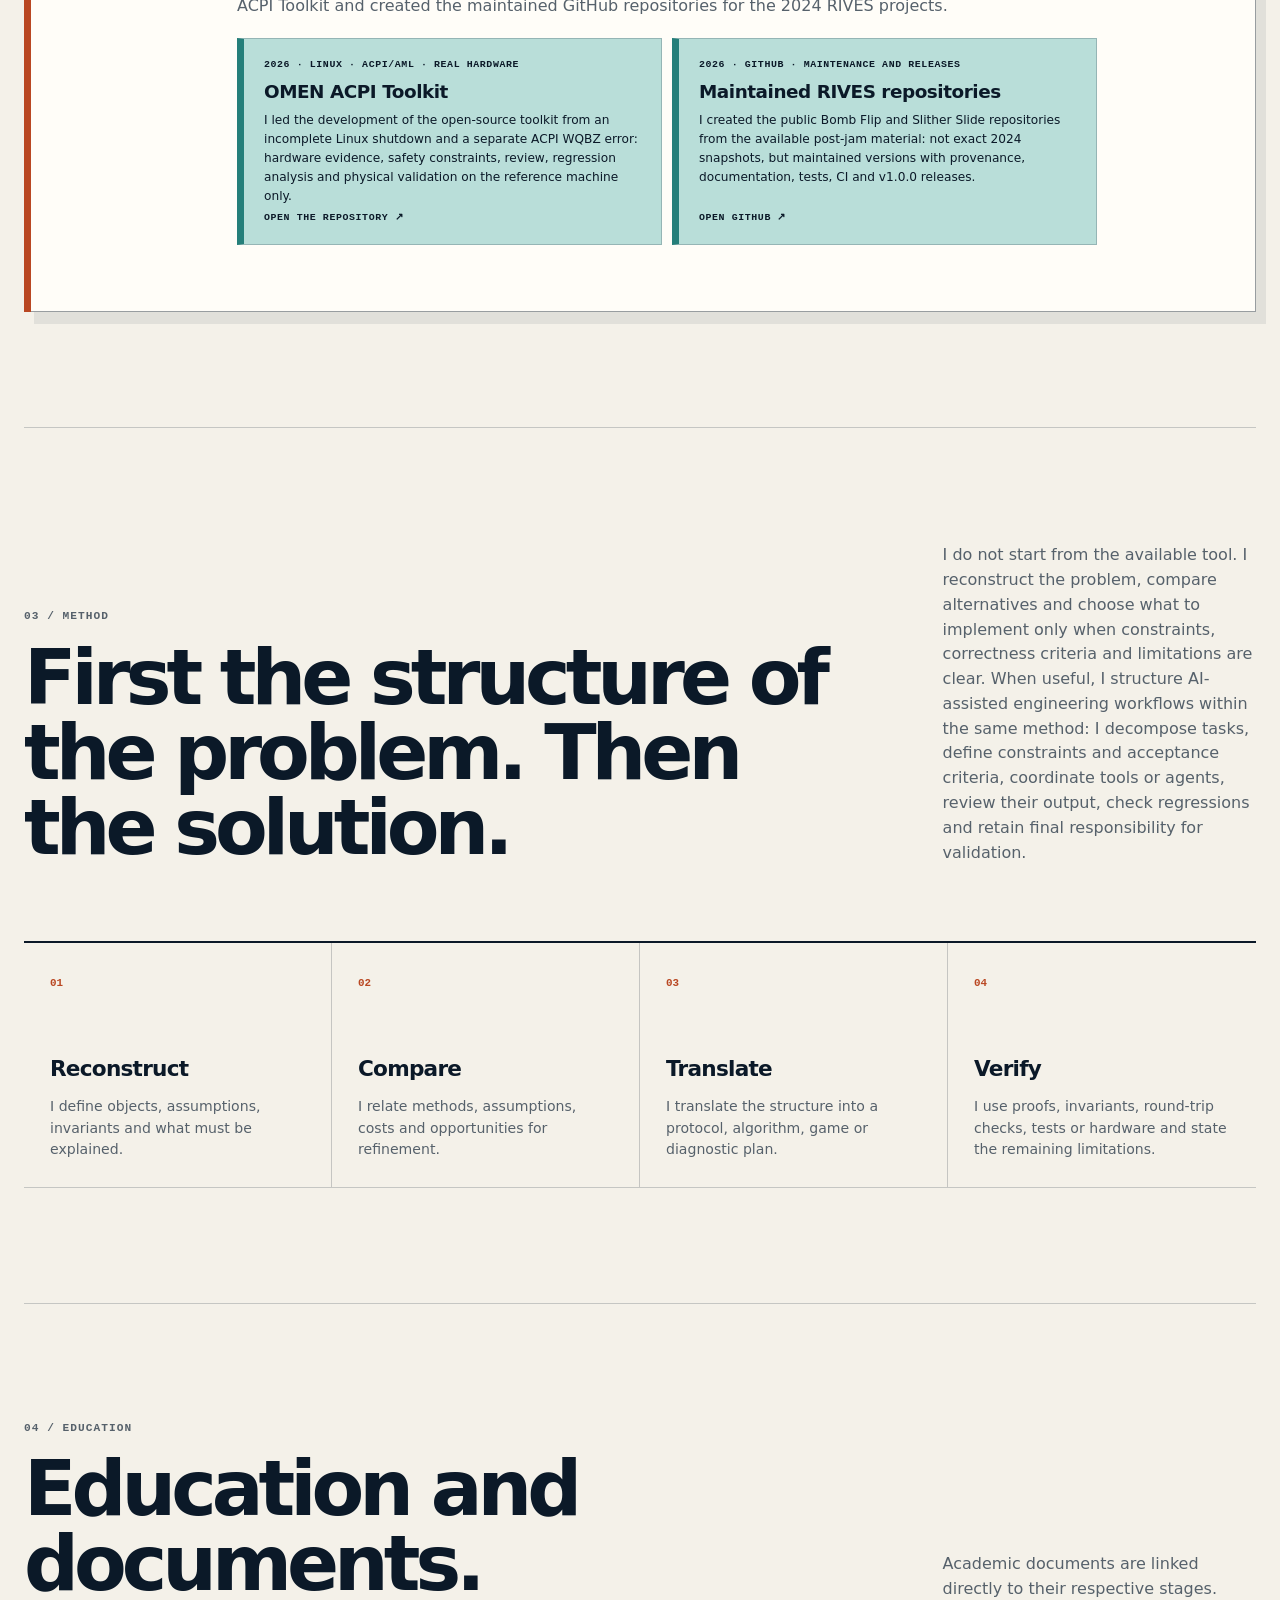
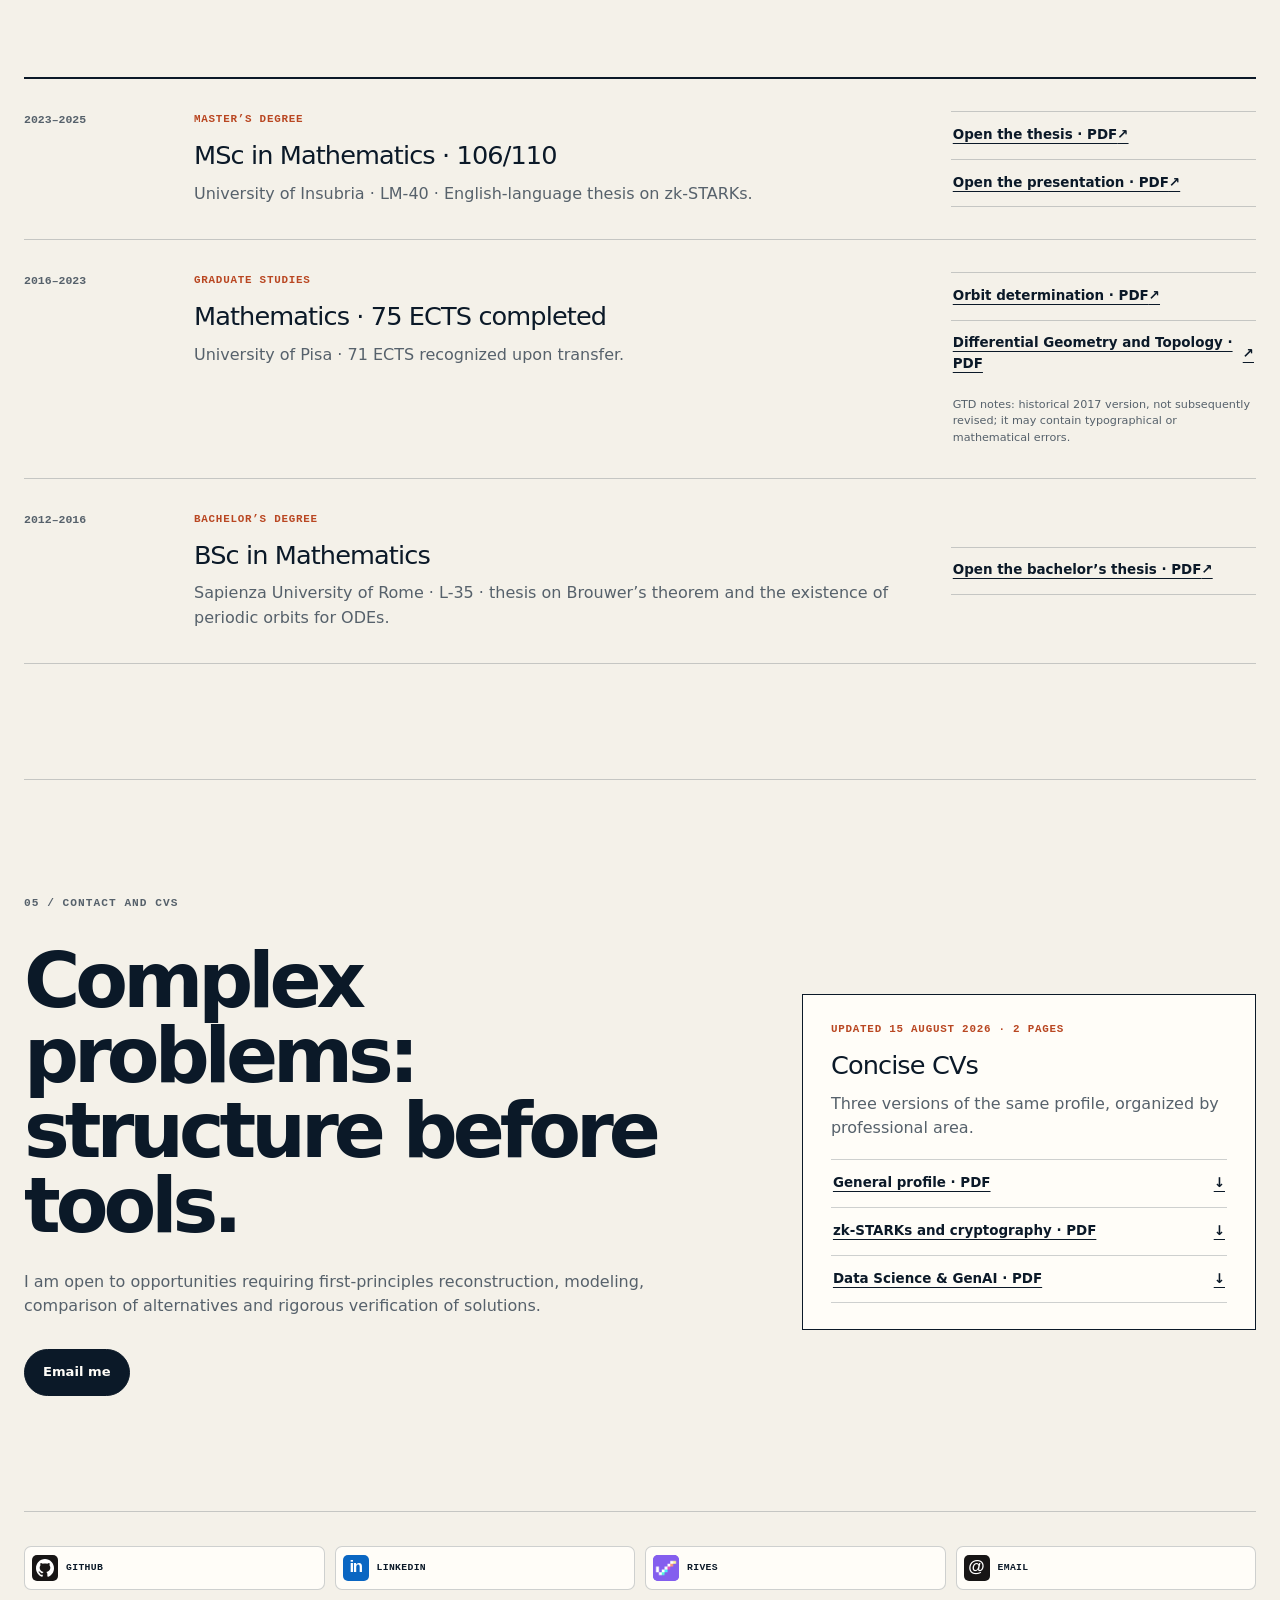
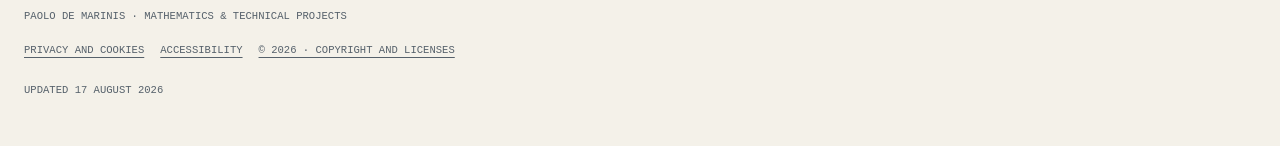
==== commit 225f7c75: "Balance Hilbert case layout" ====
--- a/index.html
+++ b/index.html
@@ -102,9 +102,10 @@
 <div class="case-grid">
 <div>
 <h3>Reversible 2D geospatial component</h3>
-<p class="case-lead">For the 2D component, I proposed a Hilbert-based 2D → 1D representation that preserves spatial locality. Increasing the Hilbert order makes the discrete grid progressively finer, so the discretization error can be reduced below a prescribed coordinate tolerance and, when sufficiently fine, below the effective precision of the input representation. Once points are mapped onto the grid, Hilbert points and their 1D indices are in one-to-one correspondence, so index encoding and inversion are exact.</p>
+<p class="case-lead">From 2D coordinates to a locality-preserving 1D representation with controllable precision.</p>
 </div>
 <div class="case-body">
+<p>For the 2D component, I proposed a Hilbert-based 2D → 1D representation. Increasing the Hilbert order makes the discrete grid progressively finer, so the discretization error can be reduced below a prescribed coordinate tolerance and, when sufficiently fine, below the effective precision of the input representation. On the resulting finite grid, Hilbert points and their 1D indices are in one-to-one correspondence, so index encoding and inversion are exact.</p>
 <p>I then contributed to the design and Python implementation of this coordinate-processing component, using the <code>hilbertcurve</code> library and targeted ChatGPT assistance for a limited set of functions; I personally verified its end-to-end reversibility.</p>
 <p>I proposed Huffman coding for brightness values and contributed to the idea behind the triangulation-based reconstruction, without implementing those parts myself.</p>
 </div>
@@ -359,4 +360,4 @@
 </div>
 <p>Updated 17 August 2026</p></footer><script src="/site.js" defer></script>
 </body>
-</html>
+</html>
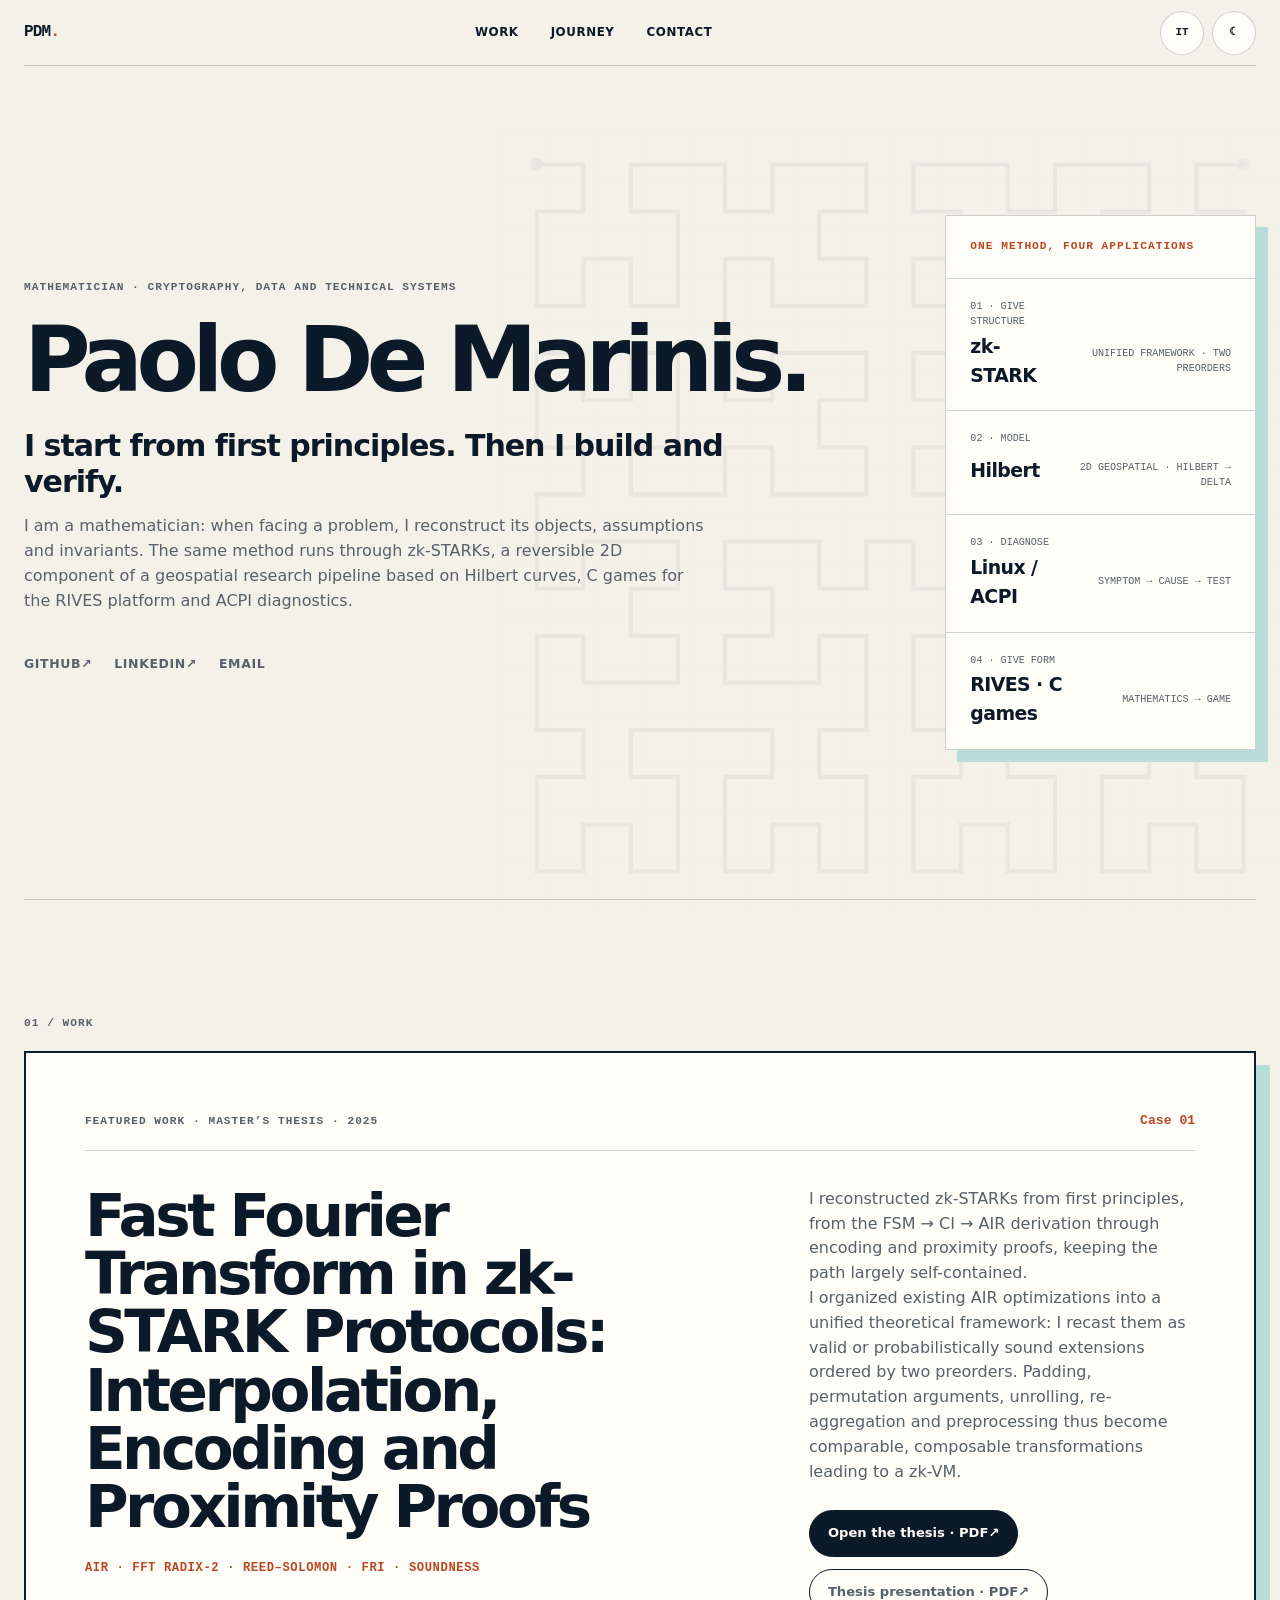
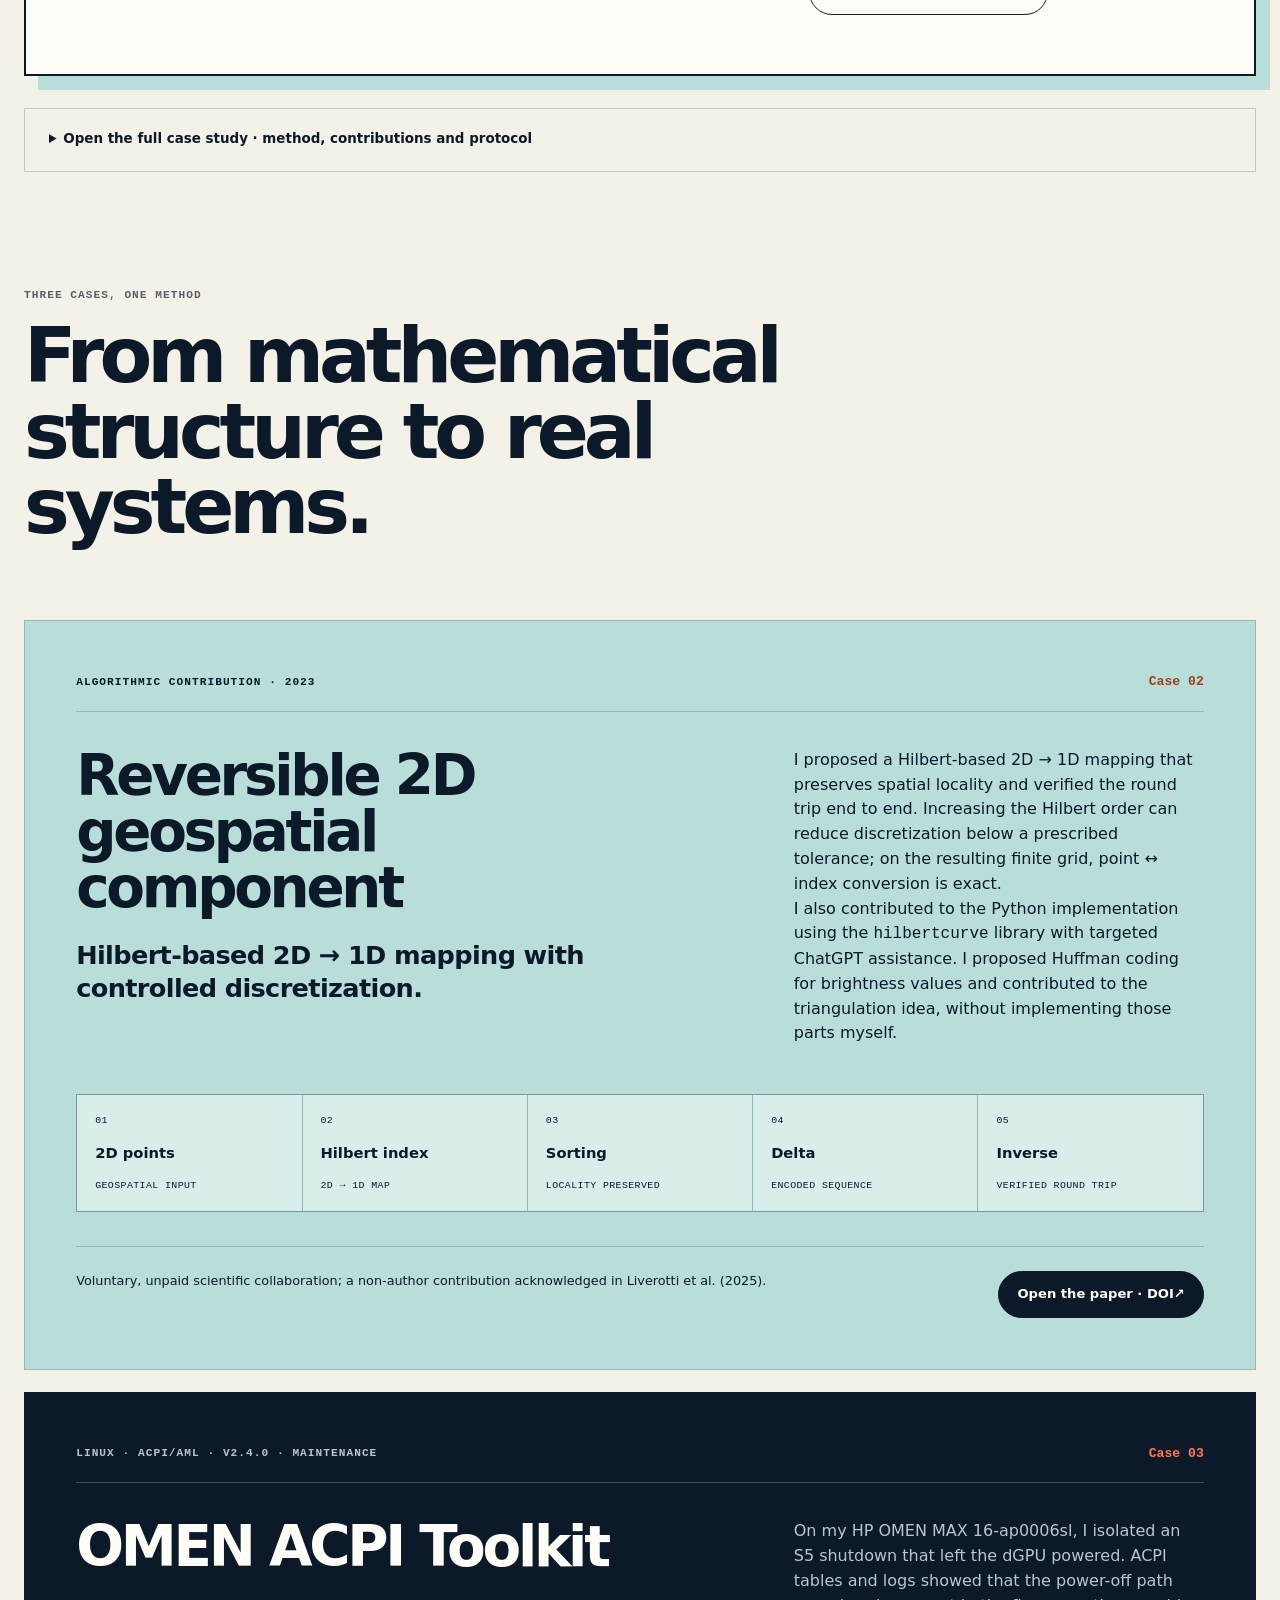
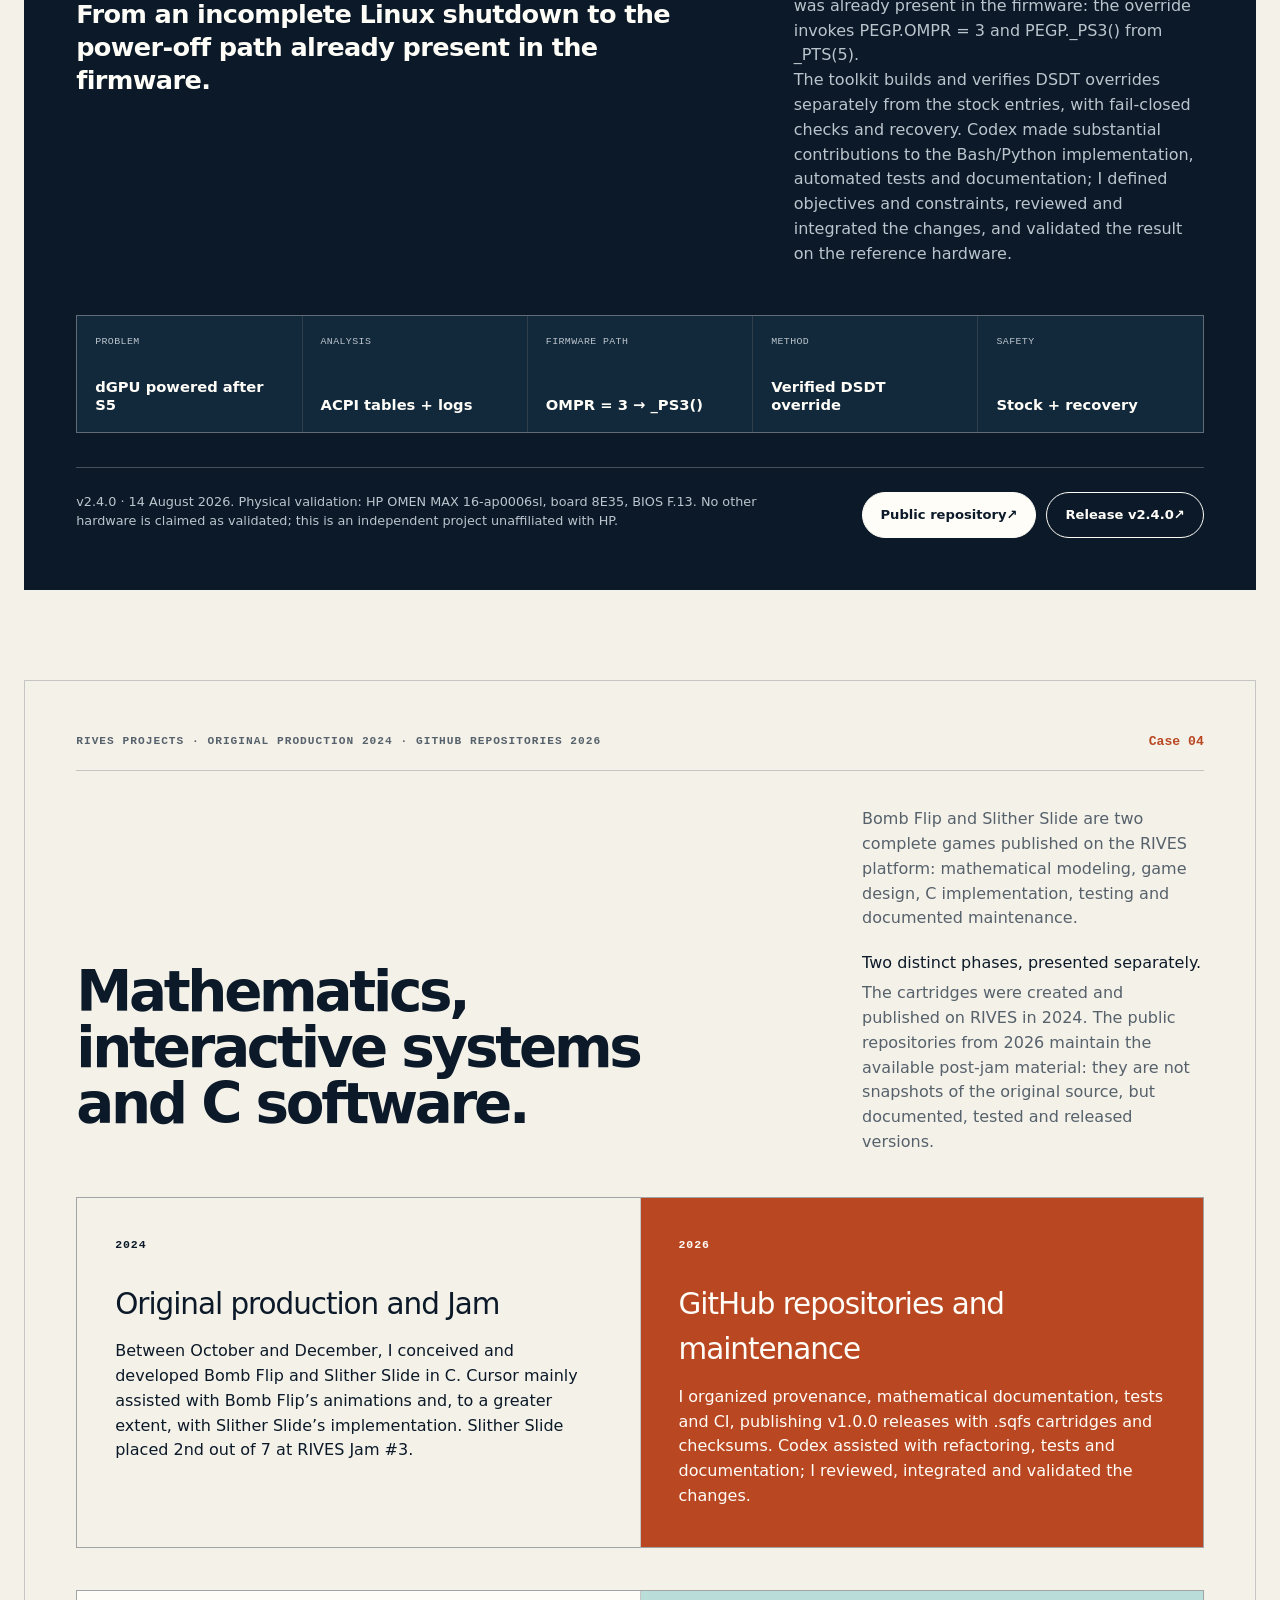
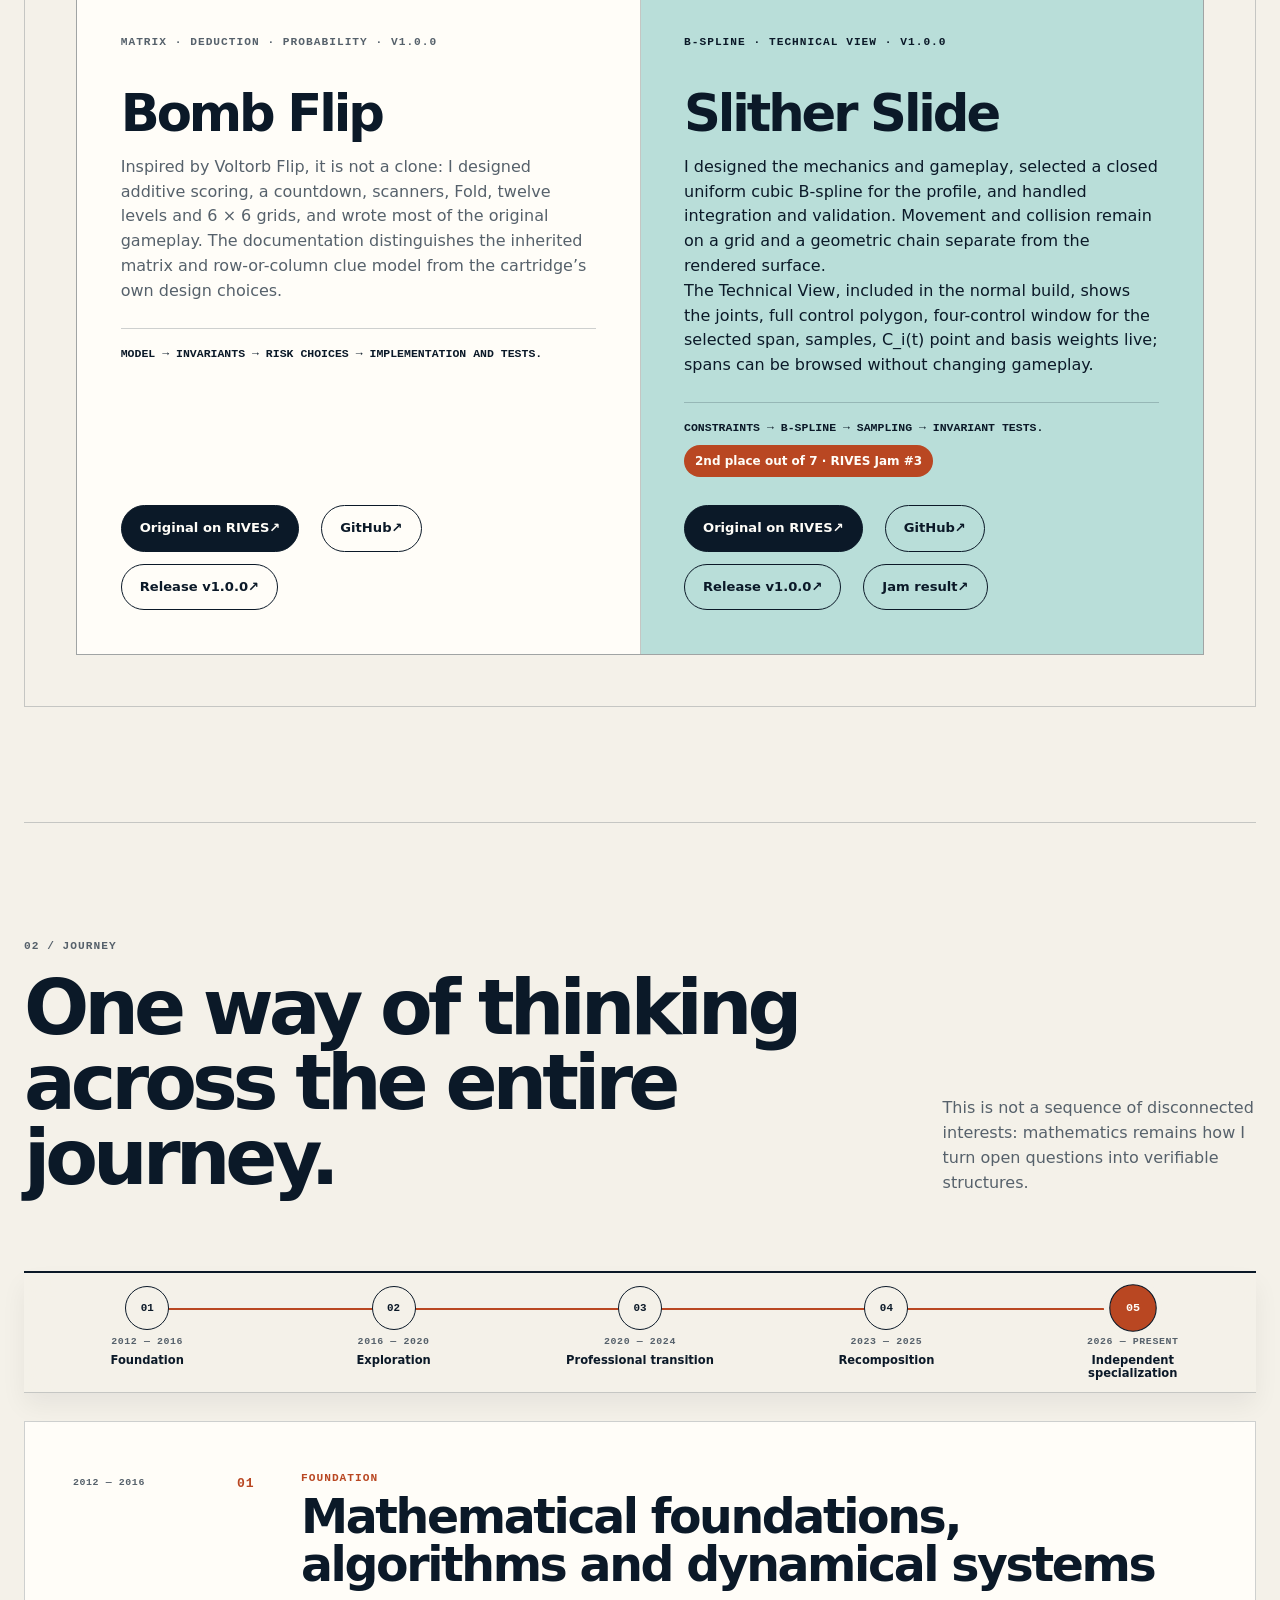
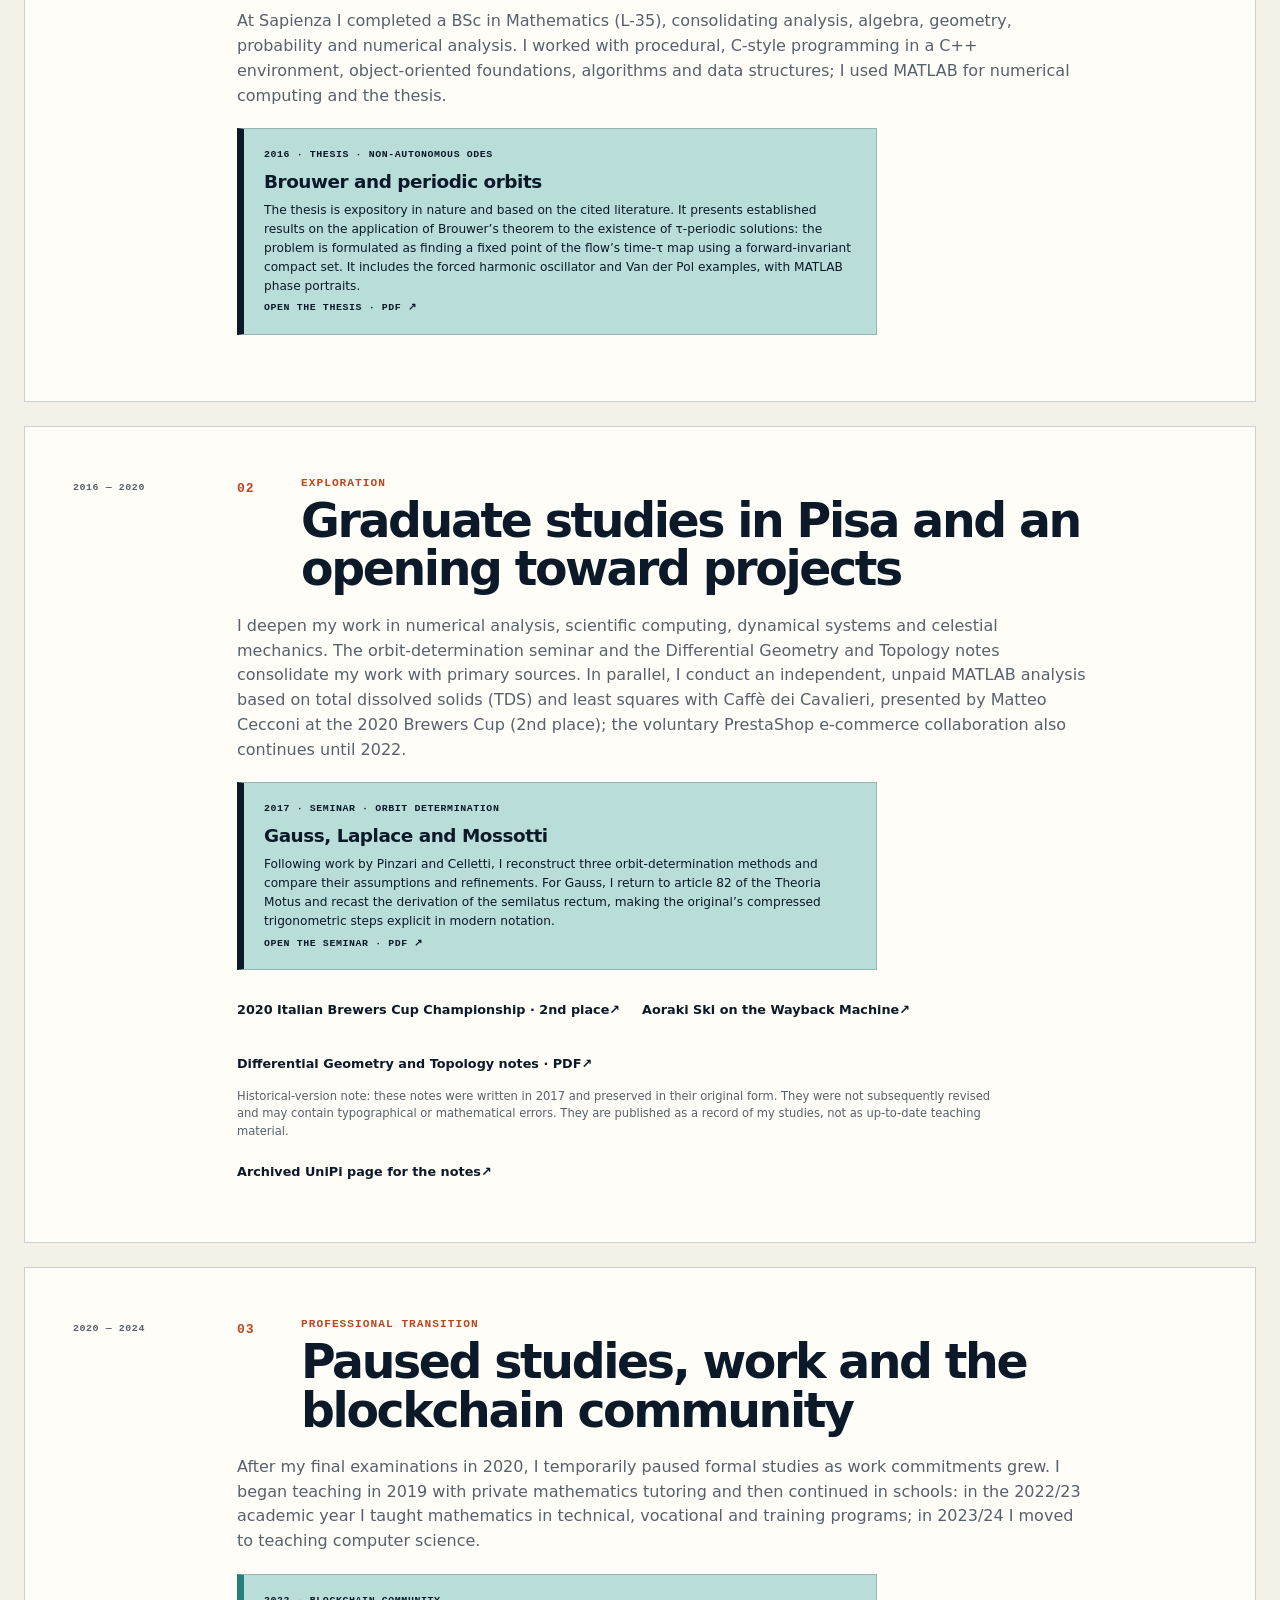
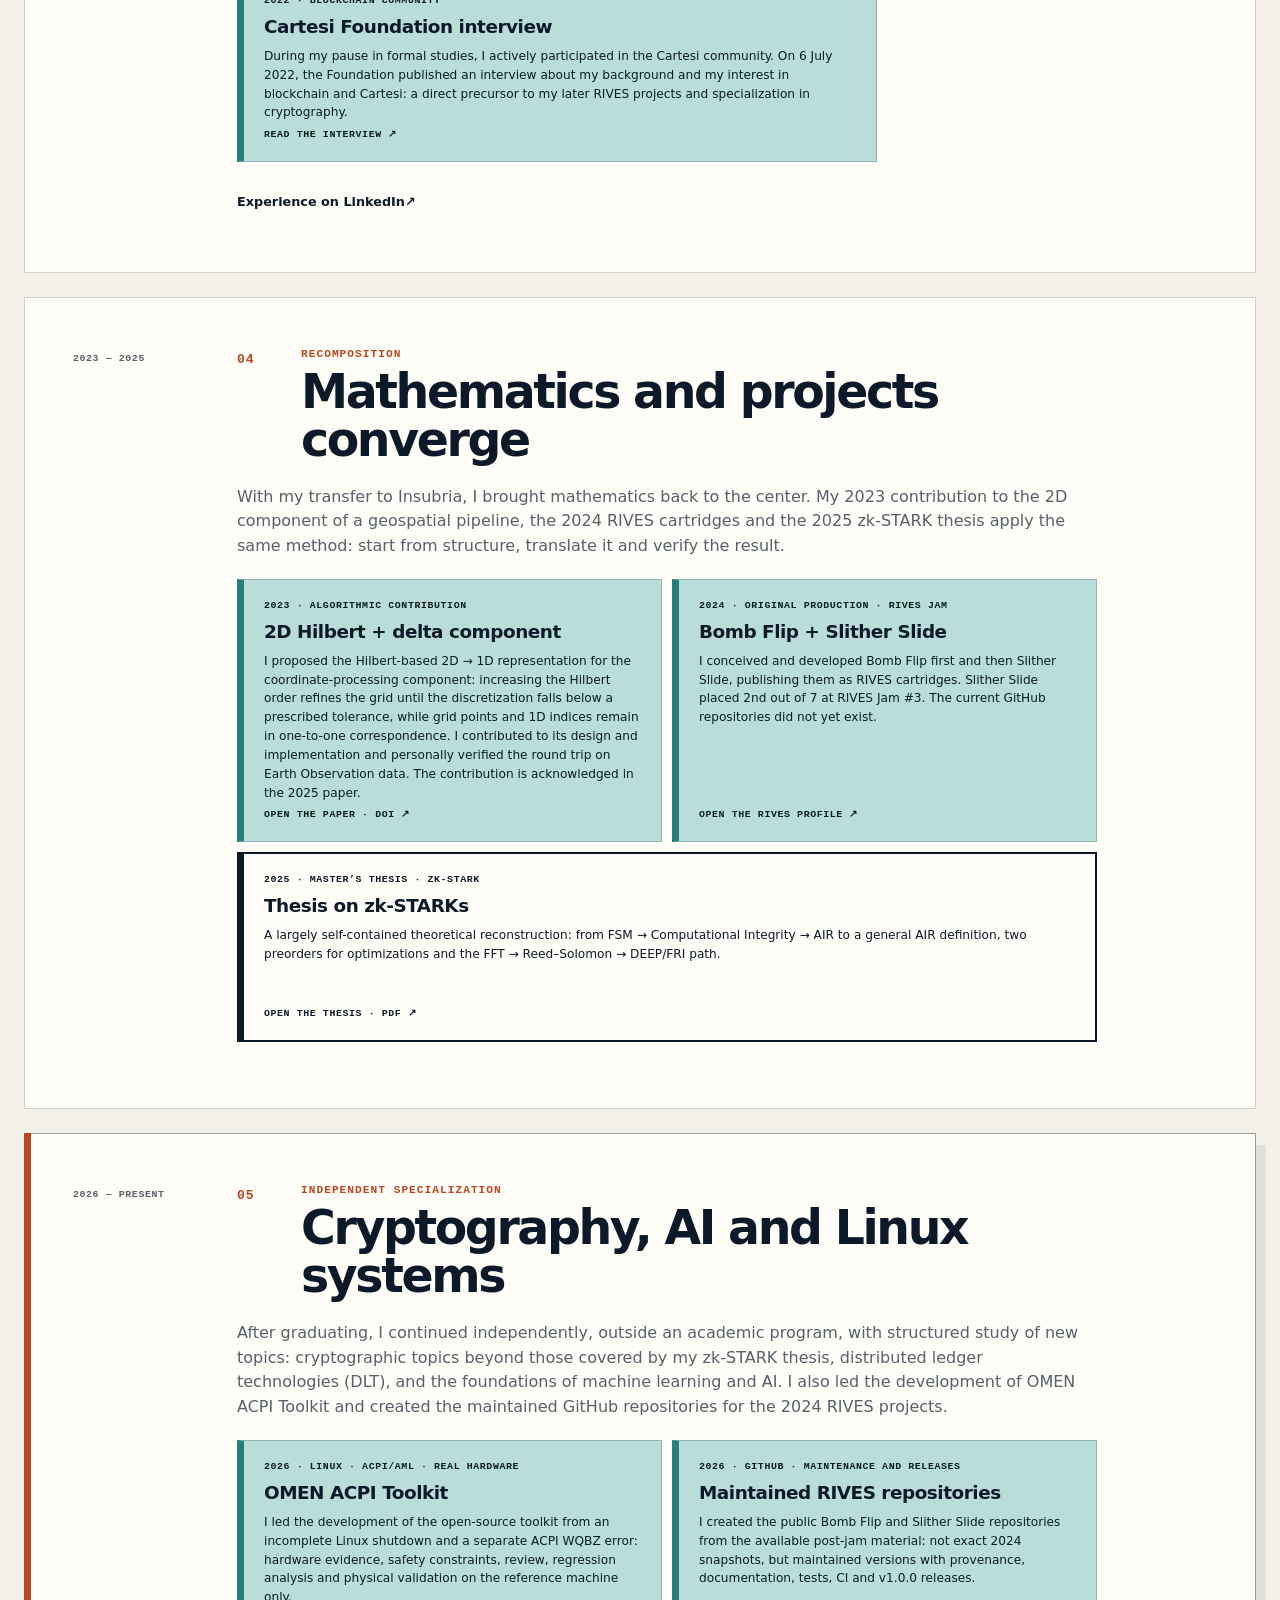
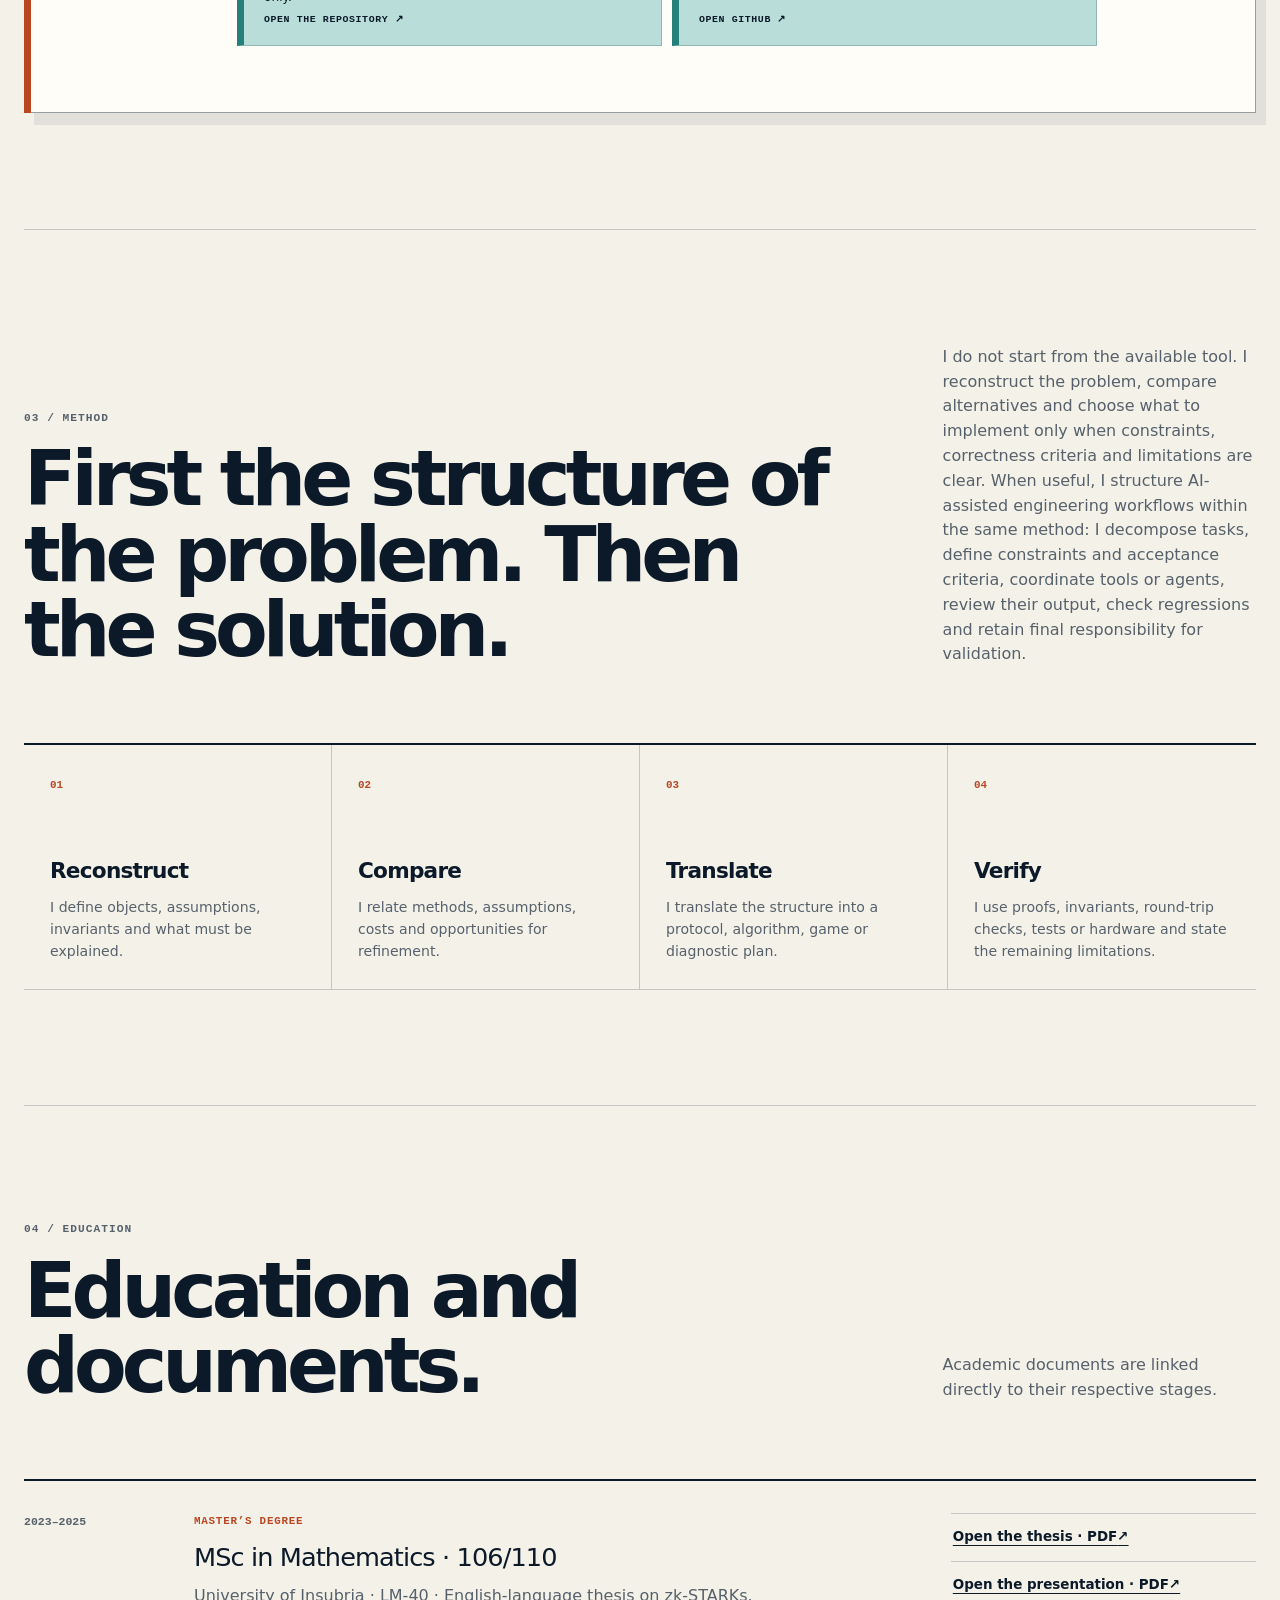
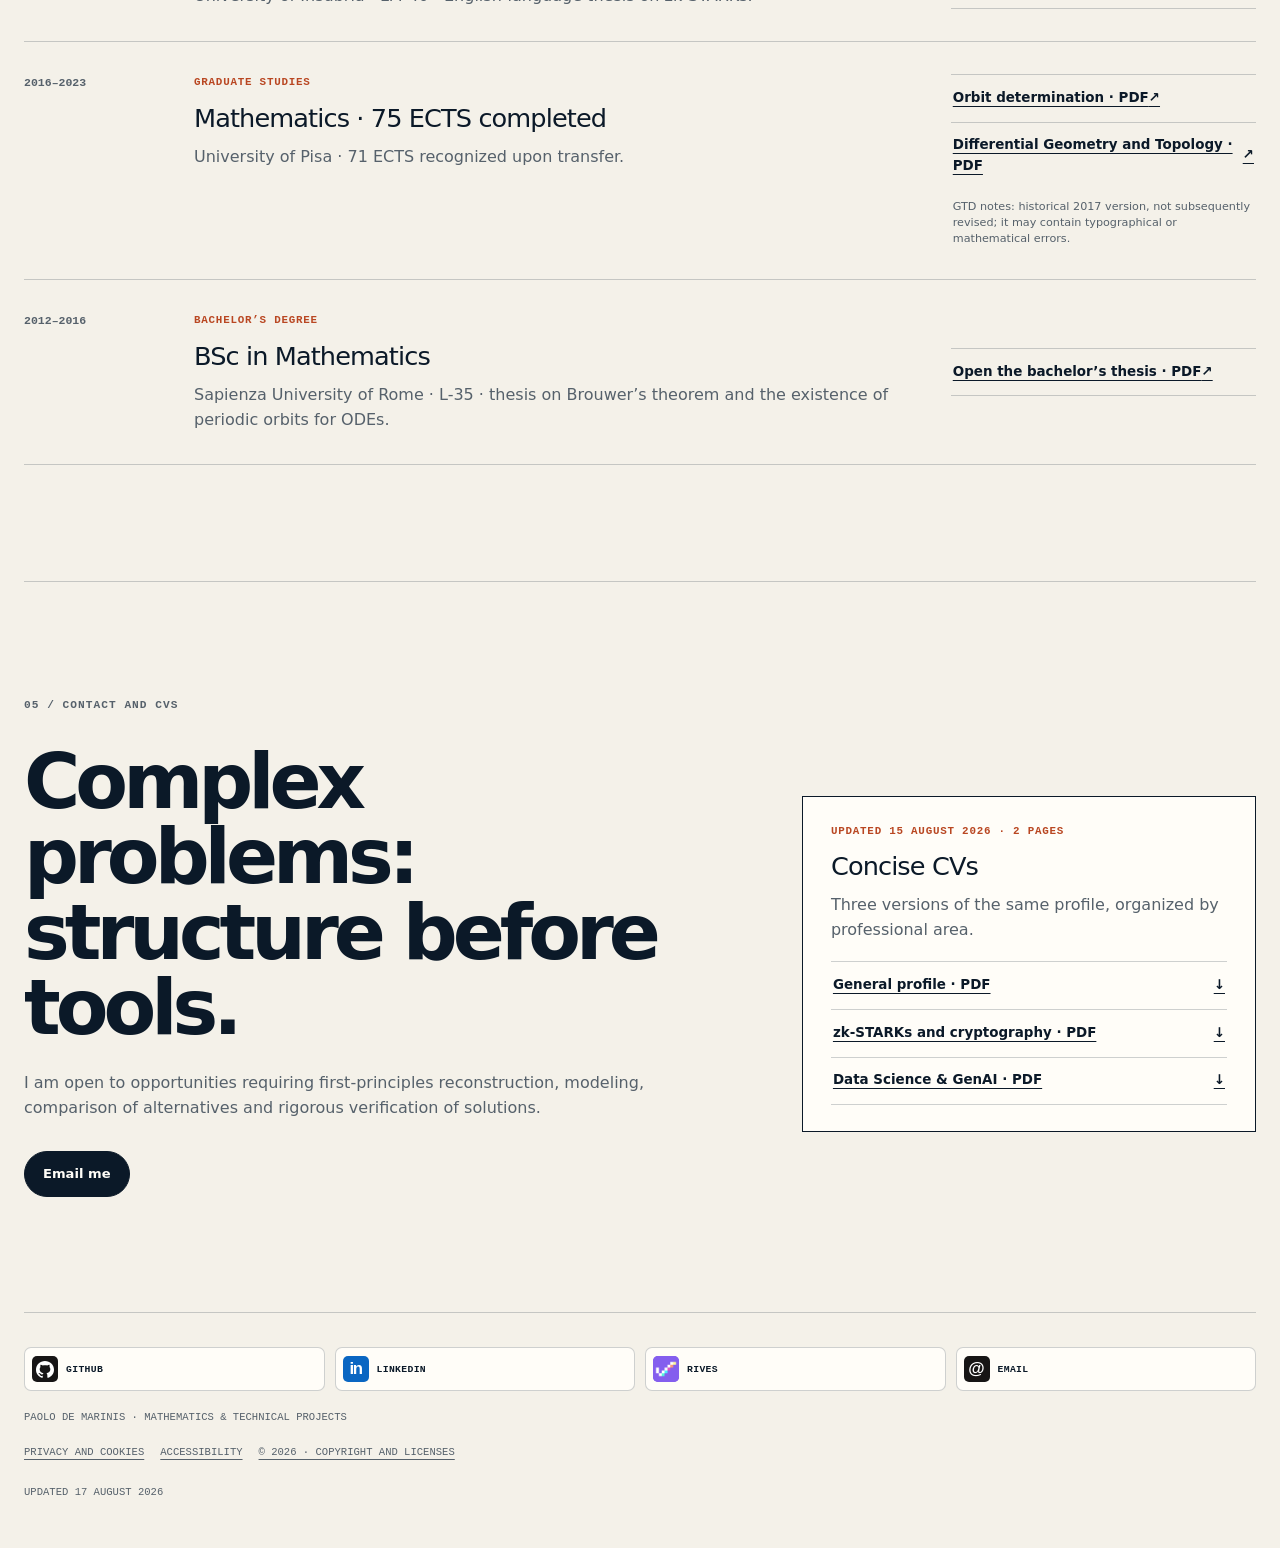
==== commit 2226d234: "Tighten Hilbert case copy" ====
--- a/index.html
+++ b/index.html
@@ -102,12 +102,11 @@
 <div class="case-grid">
 <div>
 <h3>Reversible 2D geospatial component</h3>
-<p class="case-lead">From 2D coordinates to a locality-preserving 1D representation with controllable precision.</p>
+<p class="case-lead">Hilbert-based 2D → 1D mapping with controlled discretization.</p>
 </div>
 <div class="case-body">
-<p>For the 2D component, I proposed a Hilbert-based 2D → 1D representation. Increasing the Hilbert order makes the discrete grid progressively finer, so the discretization error can be reduced below a prescribed coordinate tolerance and, when sufficiently fine, below the effective precision of the input representation. On the resulting finite grid, Hilbert points and their 1D indices are in one-to-one correspondence, so index encoding and inversion are exact.</p>
-<p>I then contributed to the design and Python implementation of this coordinate-processing component, using the <code>hilbertcurve</code> library and targeted ChatGPT assistance for a limited set of functions; I personally verified its end-to-end reversibility.</p>
-<p>I proposed Huffman coding for brightness values and contributed to the idea behind the triangulation-based reconstruction, without implementing those parts myself.</p>
+<p>I proposed a Hilbert-based 2D → 1D mapping that preserves spatial locality and verified the round trip end to end. Increasing the Hilbert order can reduce discretization below a prescribed tolerance; on the resulting finite grid, point ↔ index conversion is exact.</p>
+<p>I also contributed to the Python implementation using the <code>hilbertcurve</code> library with targeted ChatGPT assistance. I proposed Huffman coding for brightness values and contributed to the triangulation idea, without implementing those parts myself.</p>
 </div>
 </div>
 <ol class="pipeline">
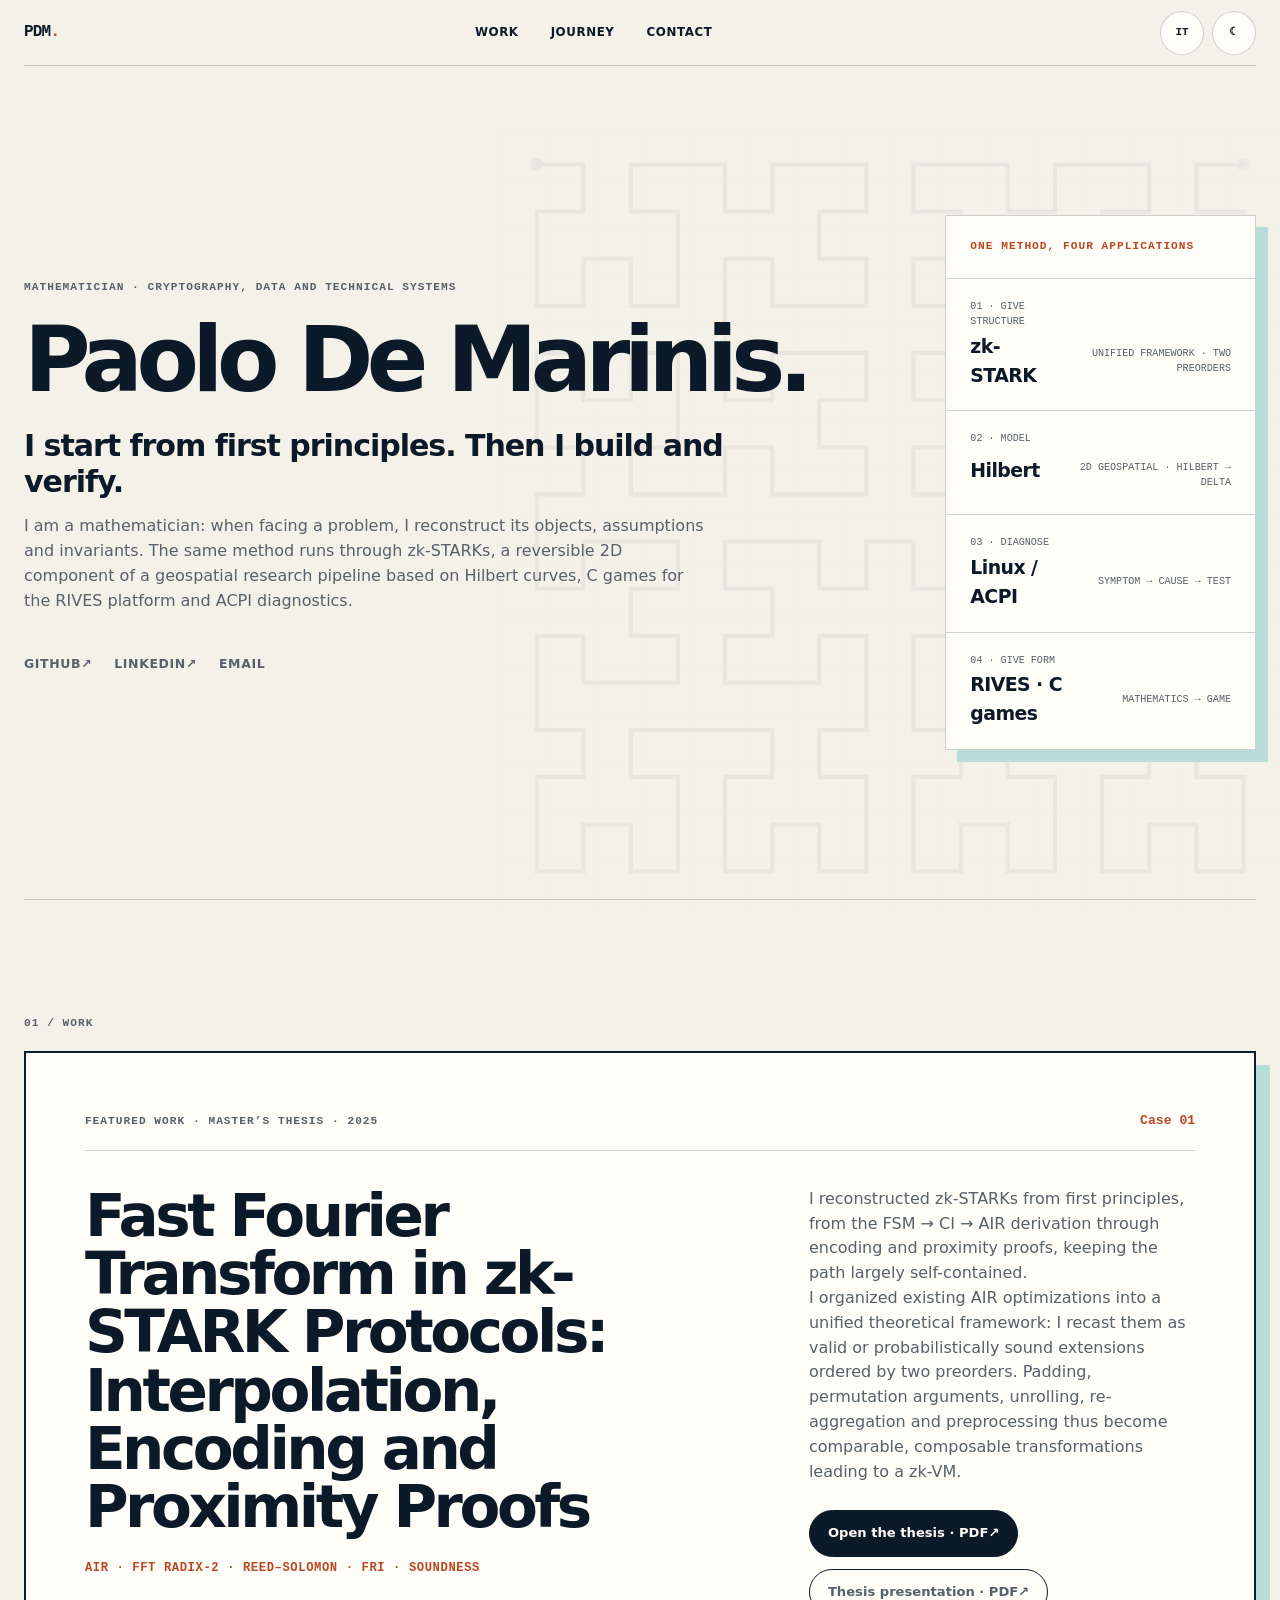
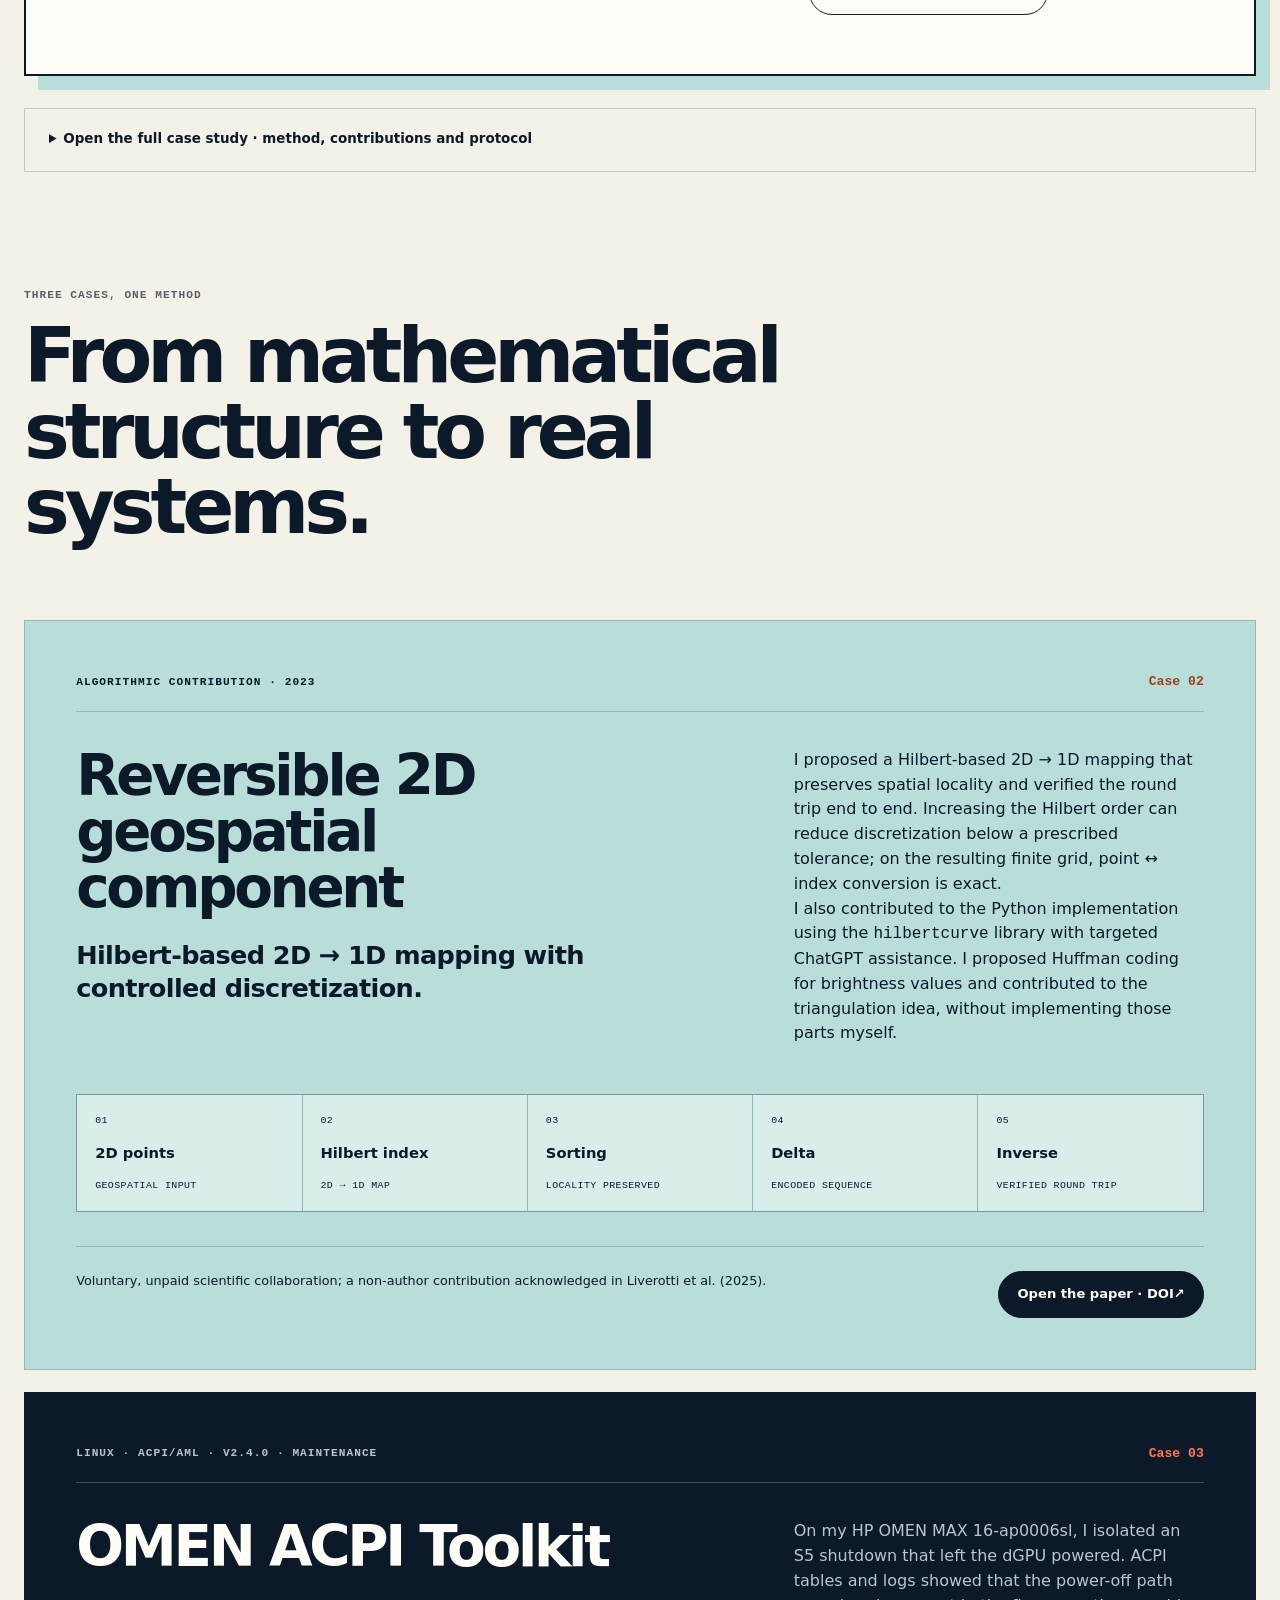
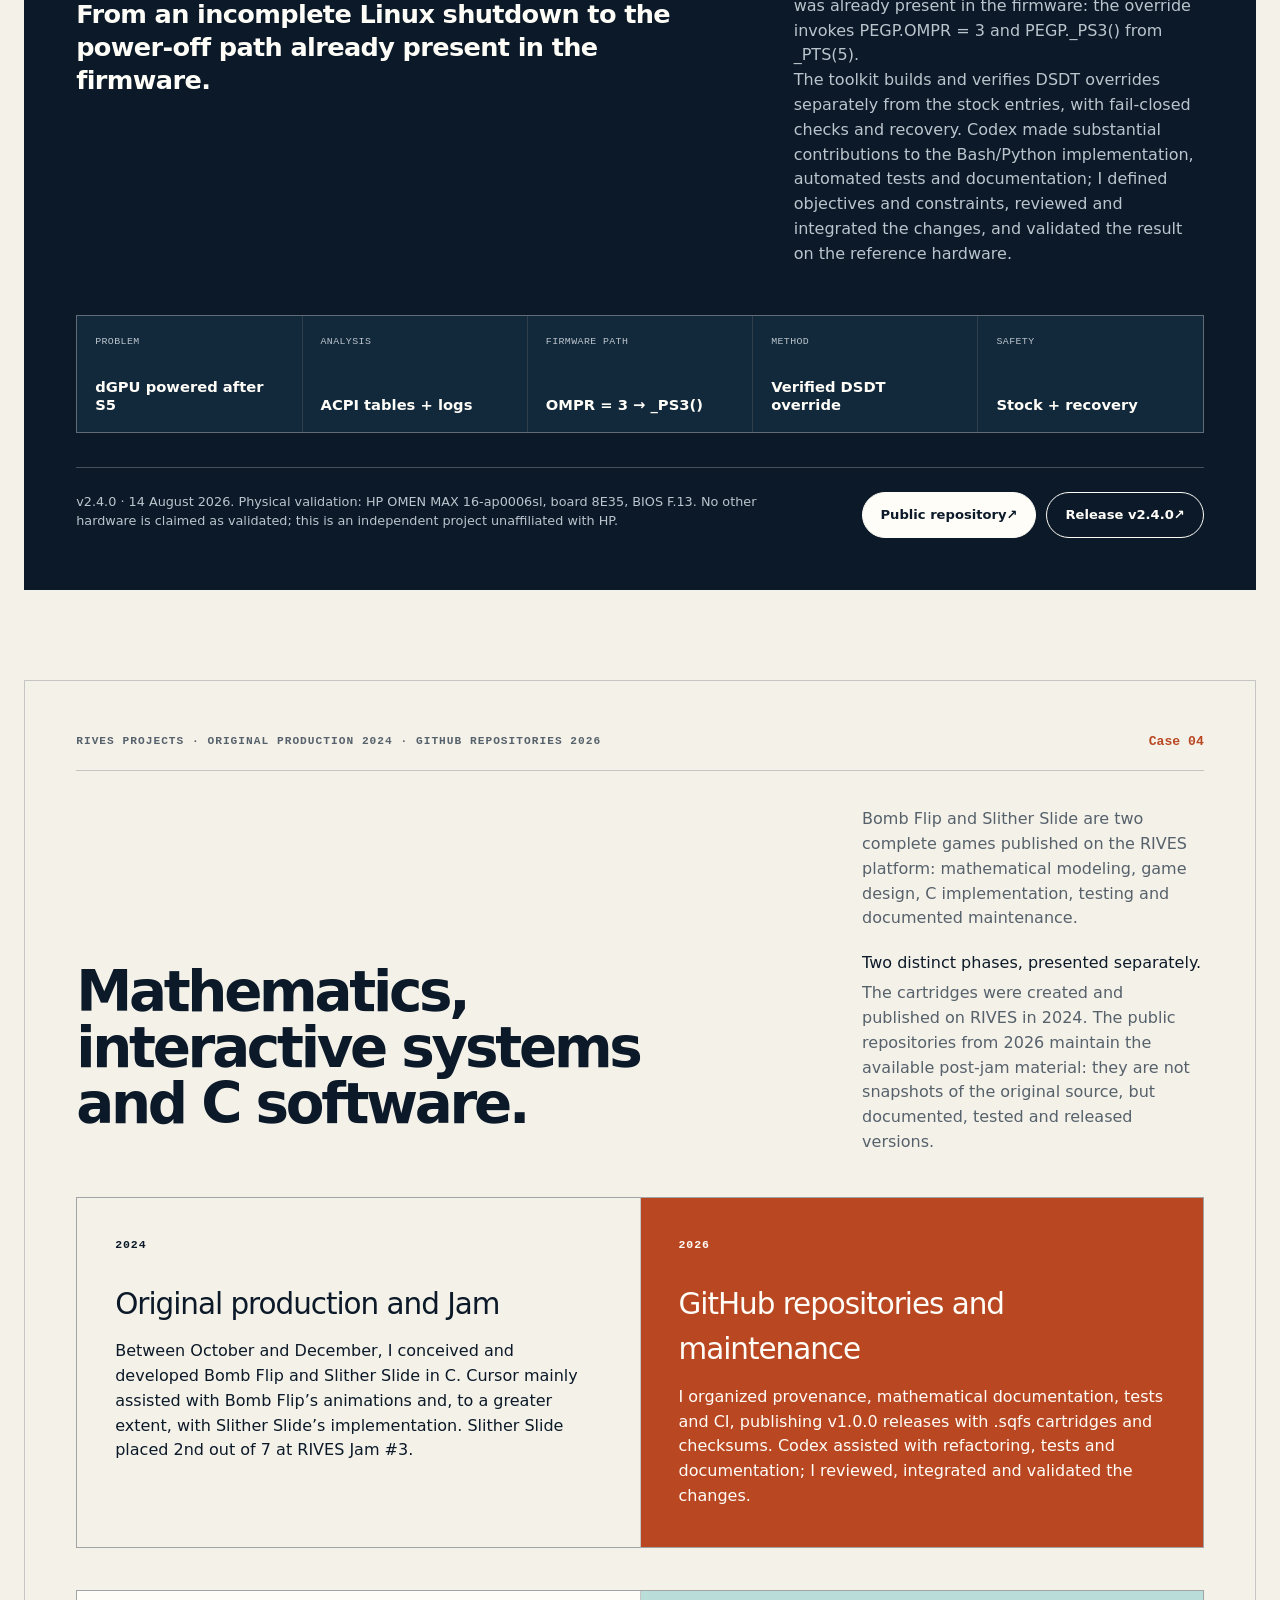
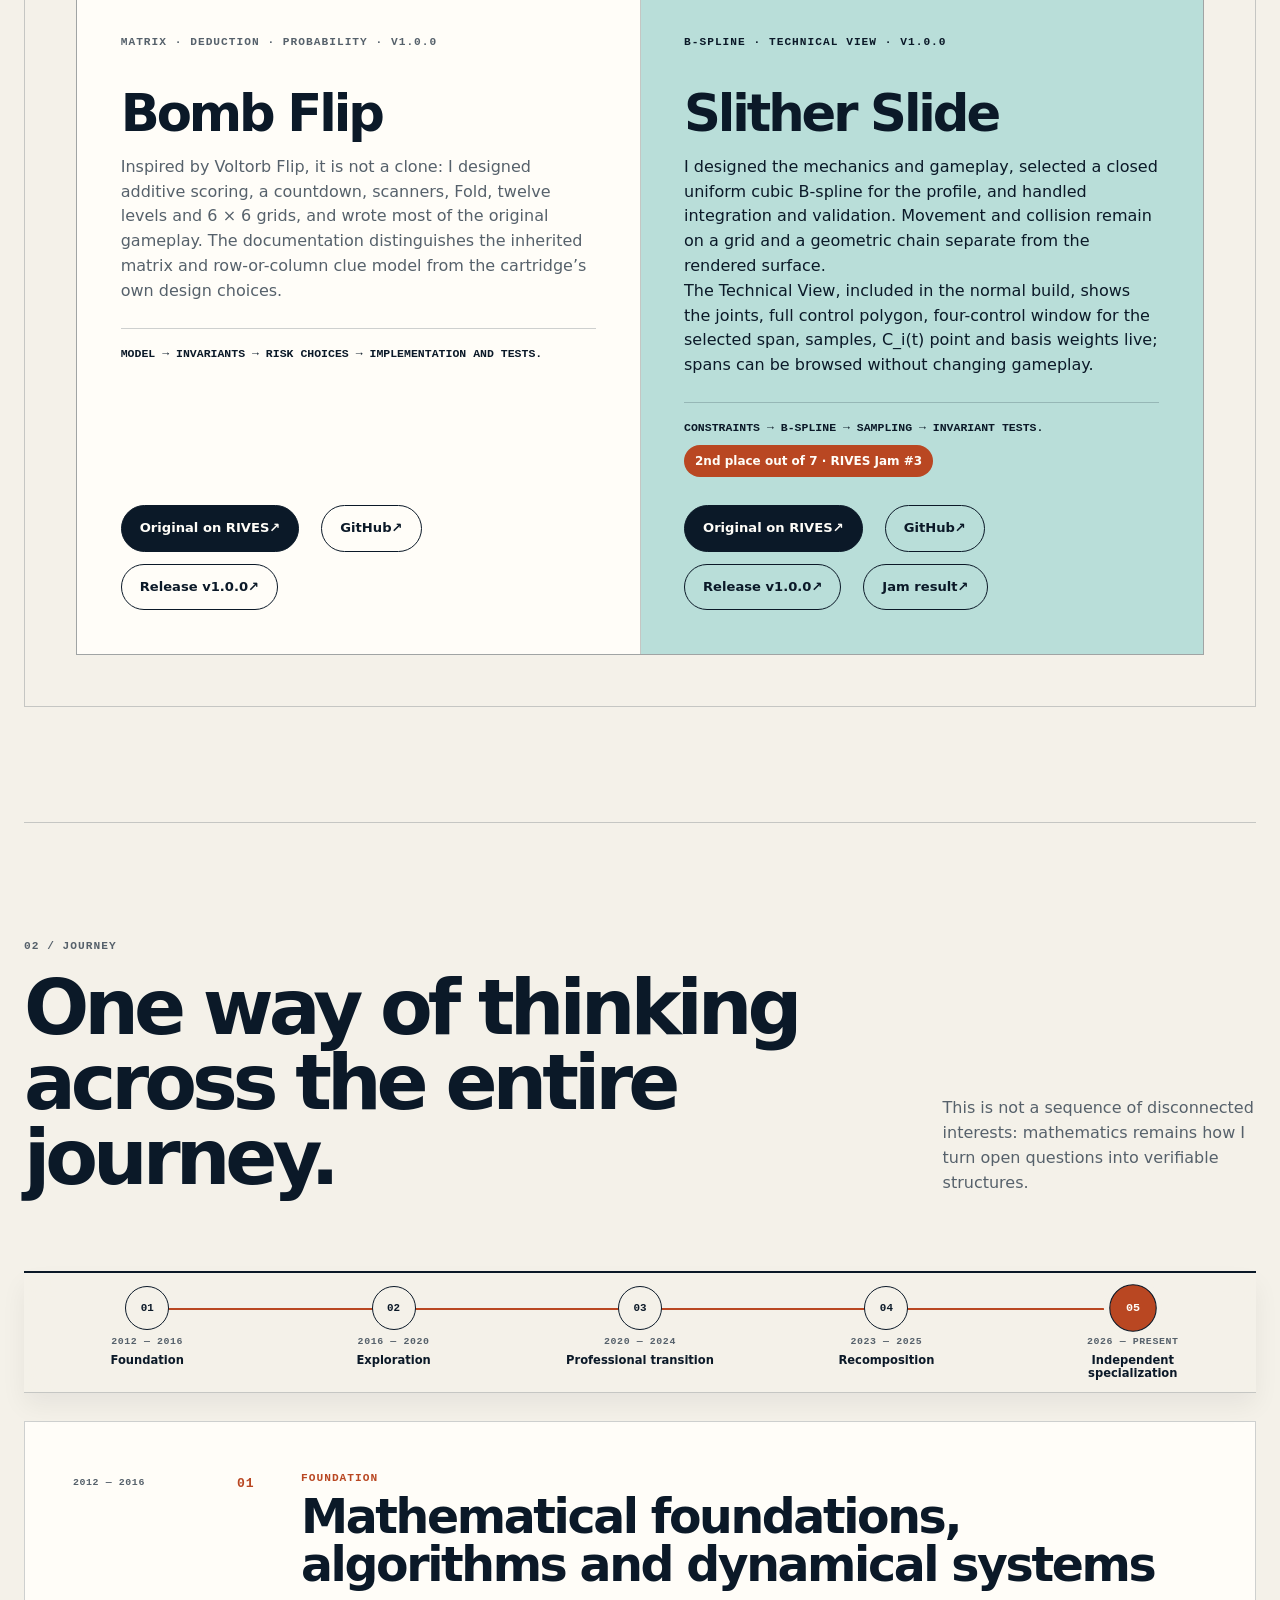
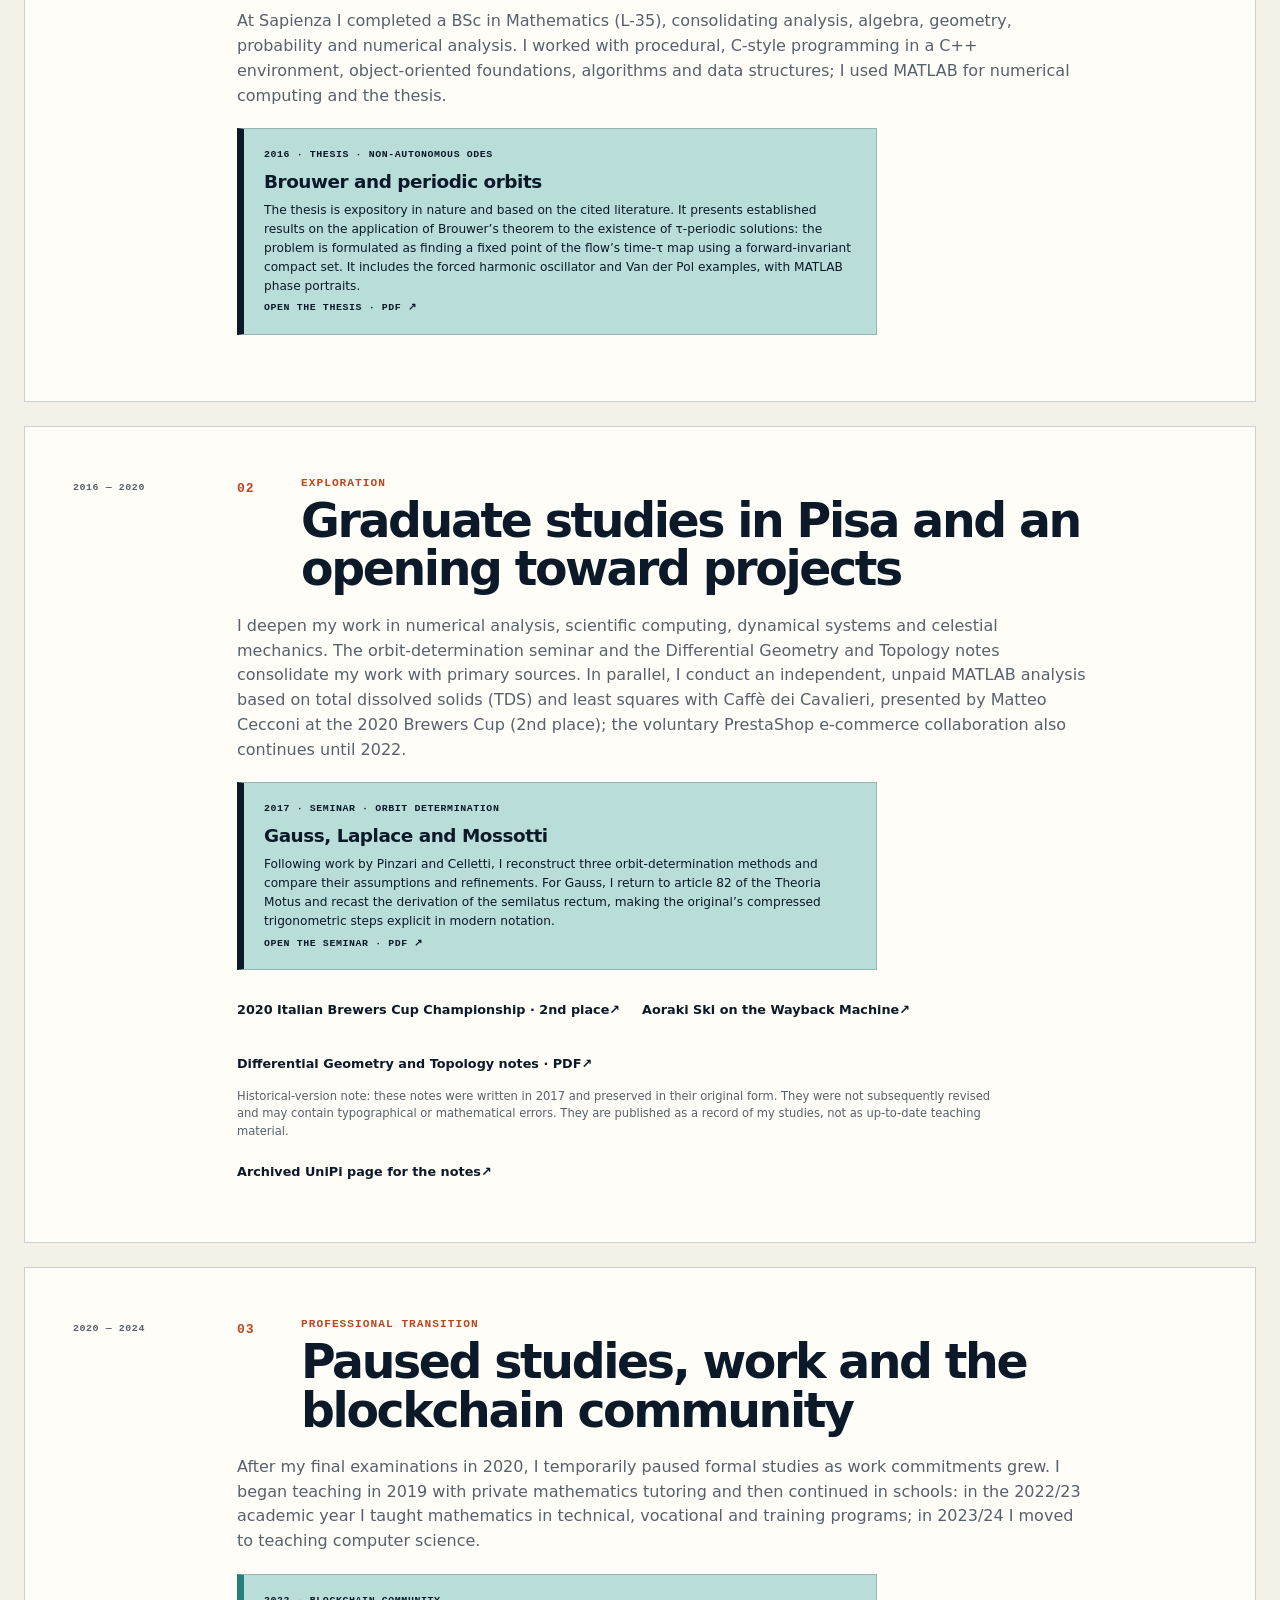
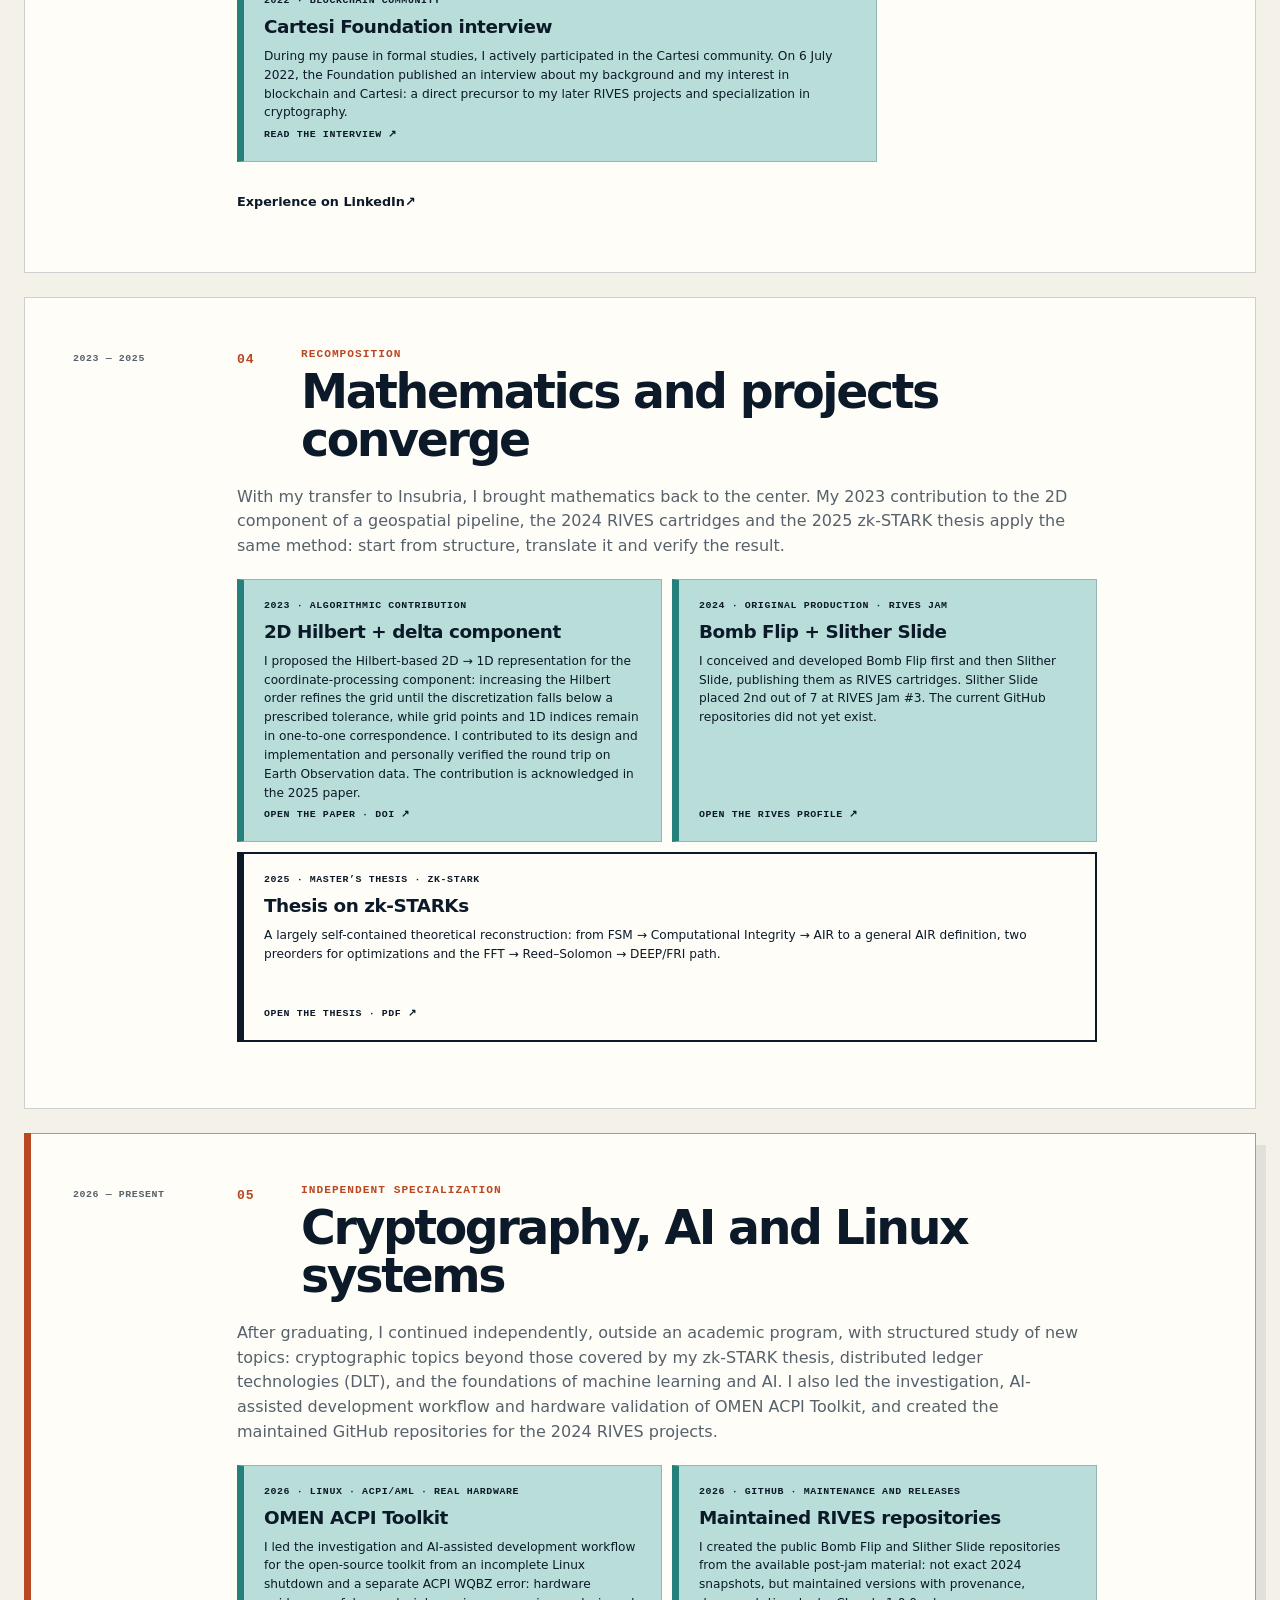
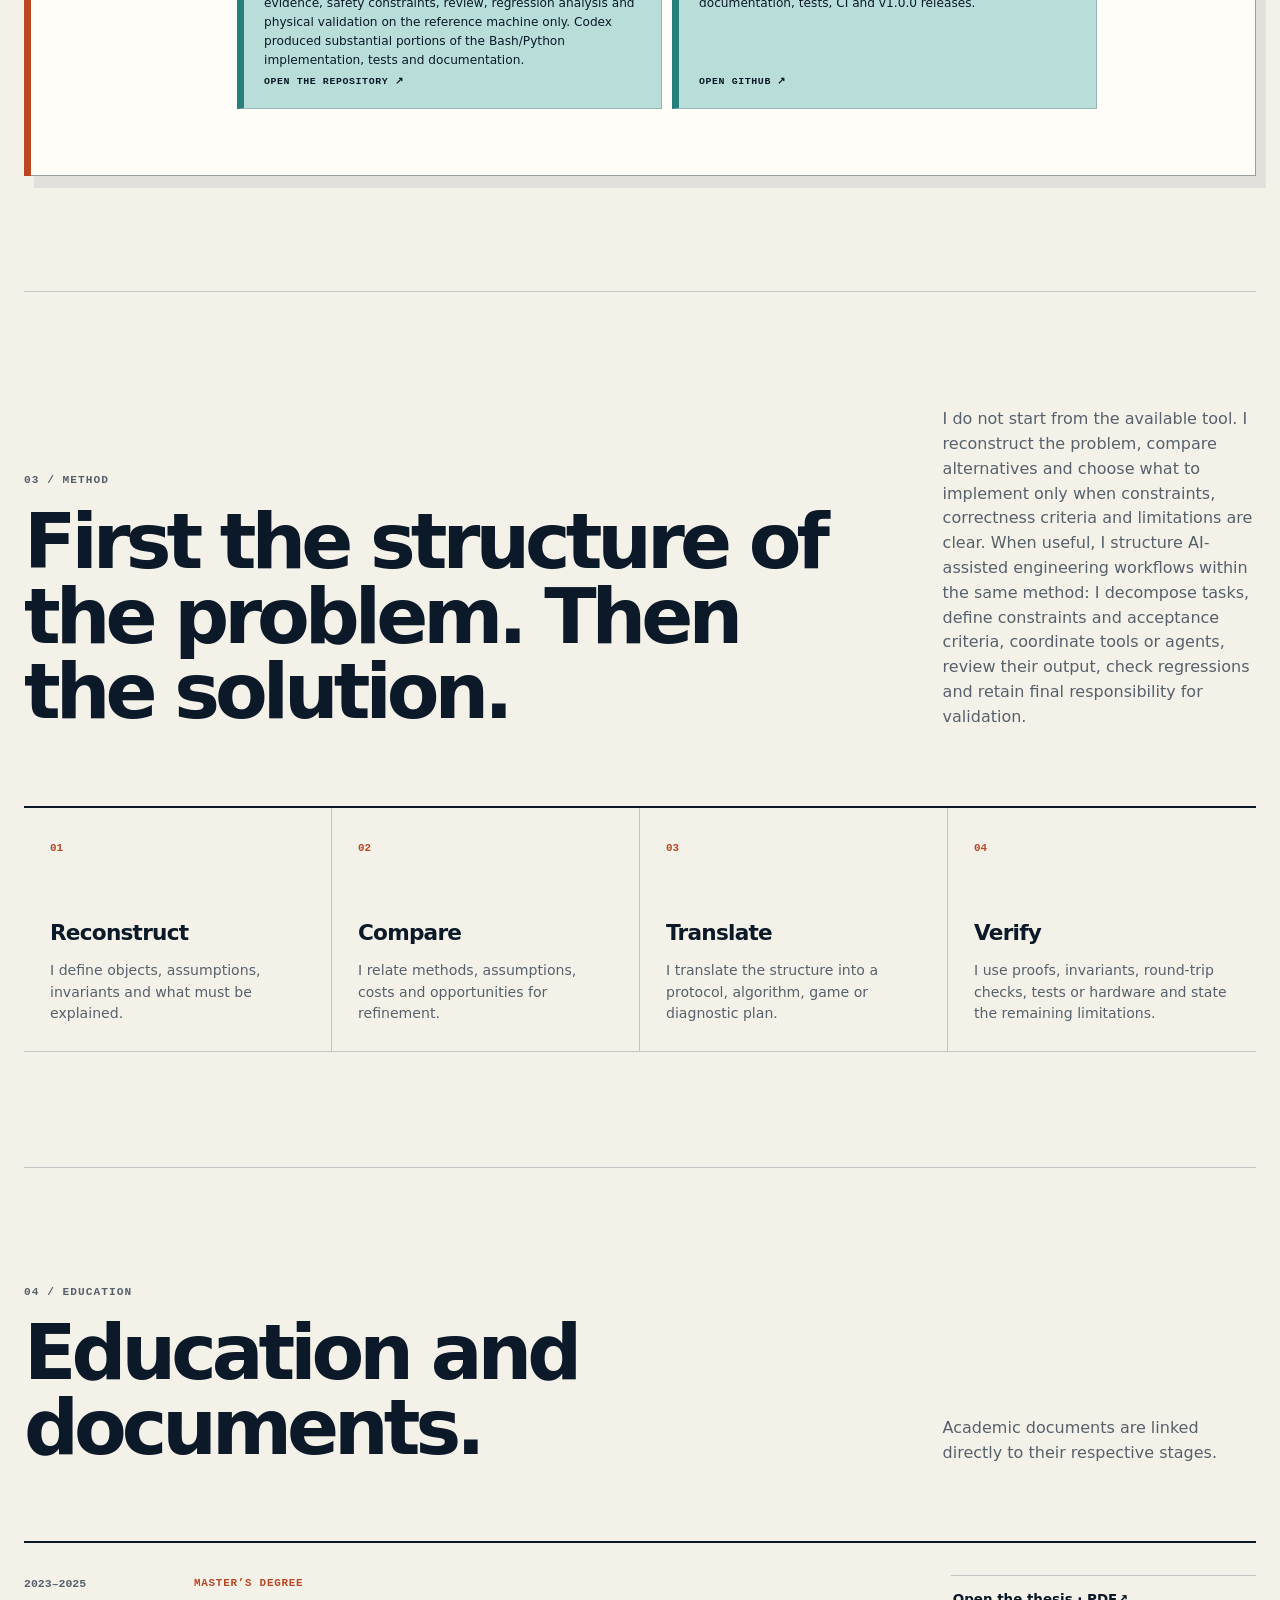
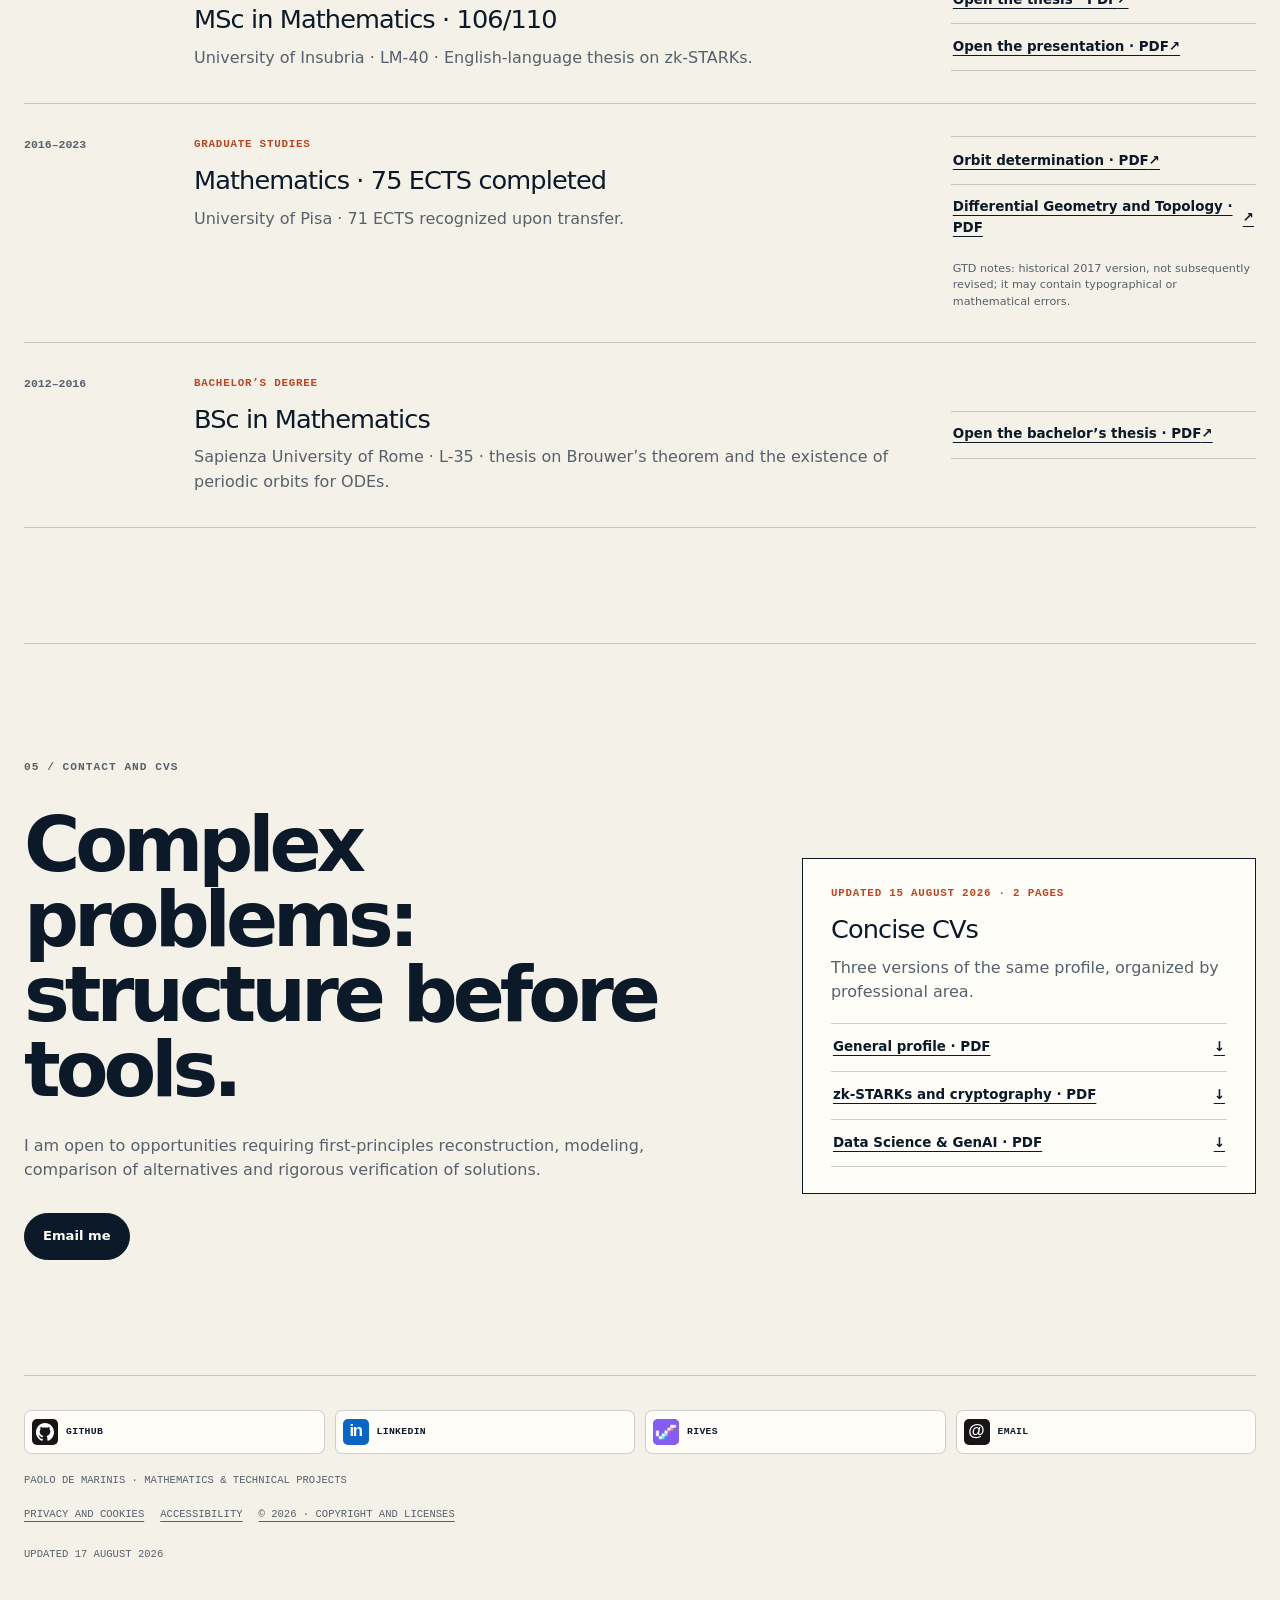
==== commit dd2e641e: "Correct static attribution and make live audits fail-safe Update the English and Italian HTML source" ====
--- a/index.html
+++ b/index.html
@@ -6,7 +6,7 @@
 <meta name="referrer" content="no-referrer">
 <meta name="robots" content="index, follow">
 <title>Paolo De Marinis | Mathematician</title>
-<meta name="description" content="A mathematician who reconstructs problems from first principles, translates their structure into solutions, and verifies results and limitations.">
+<meta name="description" content="A mathematician who reconstructs problems from first principles, translates their structure into solutions, and verifies results and limitations, from zk-STARKs to scientific computing and Linux/ACPI.">
 <link rel="canonical" href="https://paolo-de-marinis.github.io/">
 <link rel="alternate" hreflang="it-IT" href="https://paolo-de-marinis.github.io/it/">
 <link rel="alternate" hreflang="en" href="https://paolo-de-marinis.github.io/">
@@ -29,6 +29,7 @@
 <link rel="icon" href="/favicon.svg?v=2" type="image/svg+xml">
 <link rel="stylesheet" href="/assets/site.css">
 <script type="application/ld+json">{"@context":"https://schema.org","@type":"Person","name":"Paolo De Marinis","jobTitle":"Mathematician","description":"Mathematician who tackles technical and scientific problems from first principles, from formalization to verification.","email":"mailto:paolodemarinis1993@gmail.com","sameAs":["https://www.linkedin.com/in/paolo-de-marinis-math/","https://github.com/paolo-de-marinis","https://app.rives.io/profile/0x2e092f91bc25ebd12b8b0e4df87d9d0424d6460c"],"alumniOf":["Università degli Studi dell’Insubria","Università di Pisa","Sapienza Università di Roma"],"knowsAbout":["Mathematics","zk-STARKs","Algebraic Intermediate Representations","Fast Fourier Transform","Reed-Solomon codes","FRI","Geospatial data compression","Hilbert curves","Linux","ACPI and AML","C","MATLAB","Cryptography","Distributed Ledger Technology","Quantitative Analysis","Scientific Computing","Machine Learning Foundations"],"url":"https://paolo-de-marinis.github.io/"}</script>
+<script type="application/ld+json">{"@context":"https://schema.org","@type":"WebSite","name":"Paolo De Marinis","alternateName":"PDM","url":"https://paolo-de-marinis.github.io/"}</script>
 </head>
 <body class="home-page">
 <a class="skip-link" href="#contenuto">Skip to main content</a><header class="site-header"><a class="wordmark" href="#top" aria-label="PDM — Paolo De Marinis, top of page">PDM<span>.</span></a><nav class="site-nav" aria-label="Main navigation"><a href="#lavori">Work</a><a href="#percorso">Journey</a><a href="#contatti">Contact</a></nav><div class="site-controls" role="group" aria-label="Language and theme">
@@ -281,9 +282,9 @@
 <h3>Cryptography, AI and Linux systems</h3>
 </div>
 </div>
-<p class="timeline-panel-description">After graduating, I continued independently, outside an academic program, with structured study of new topics: cryptographic topics beyond those covered by my zk-STARK thesis, distributed ledger technologies (DLT), and the foundations of machine learning and AI. I also led the development of OMEN ACPI Toolkit and created the maintained GitHub repositories for the 2024 RIVES projects.</p>
+<p class="timeline-panel-description">After graduating, I continued independently, outside an academic program, with structured study of new topics: cryptographic topics beyond those covered by my zk-STARK thesis, distributed ledger technologies (DLT), and the foundations of machine learning and AI. I also led the investigation, AI-assisted development workflow and hardware validation of OMEN ACPI Toolkit, and created the maintained GitHub repositories for the 2024 RIVES projects.</p>
 <div class="phase-highlights">
-<a class="phase-highlight" data-lane="project" href="https://github.com/paolo-de-marinis/omen-acpi" target="_blank" rel="noopener noreferrer"><span>2026 · Linux · ACPI/AML · real hardware</span><strong>OMEN ACPI Toolkit</strong><small>I led the development of the open-source toolkit from an incomplete Linux shutdown and a separate ACPI WQBZ error: hardware evidence, safety constraints, review, regression analysis and physical validation on the reference machine only.</small><b aria-hidden="true">Open the repository ↗</b></a><a class="phase-highlight" data-lane="project" href="https://github.com/paolo-de-marinis" target="_blank" rel="noopener noreferrer"><span>2026 · GitHub · maintenance and releases</span><strong>Maintained RIVES repositories</strong><small>I created the public Bomb Flip and Slither Slide repositories from the available post-jam material: not exact 2024 snapshots, but maintained versions with provenance, documentation, tests, CI and v1.0.0 releases.</small><b aria-hidden="true">Open GitHub ↗</b></a>
+<a class="phase-highlight" data-lane="project" href="https://github.com/paolo-de-marinis/omen-acpi" target="_blank" rel="noopener noreferrer"><span>2026 · Linux · ACPI/AML · real hardware</span><strong>OMEN ACPI Toolkit</strong><small>I led the investigation and AI-assisted development workflow for the open-source toolkit from an incomplete Linux shutdown and a separate ACPI WQBZ error: hardware evidence, safety constraints, review, regression analysis and physical validation on the reference machine only. Codex produced substantial portions of the Bash/Python implementation, tests and documentation.</small><b aria-hidden="true">Open the repository ↗</b></a><a class="phase-highlight" data-lane="project" href="https://github.com/paolo-de-marinis" target="_blank" rel="noopener noreferrer"><span>2026 · GitHub · maintenance and releases</span><strong>Maintained RIVES repositories</strong><small>I created the public Bomb Flip and Slither Slide repositories from the available post-jam material: not exact 2024 snapshots, but maintained versions with provenance, documentation, tests, CI and v1.0.0 releases.</small><b aria-hidden="true">Open GitHub ↗</b></a>
 </div>
 </div></article>
 </div>
@@ -359,4 +360,4 @@
 </div>
 <p>Updated 17 August 2026</p></footer><script src="/site.js" defer></script>
 </body>
-</html>+</html>
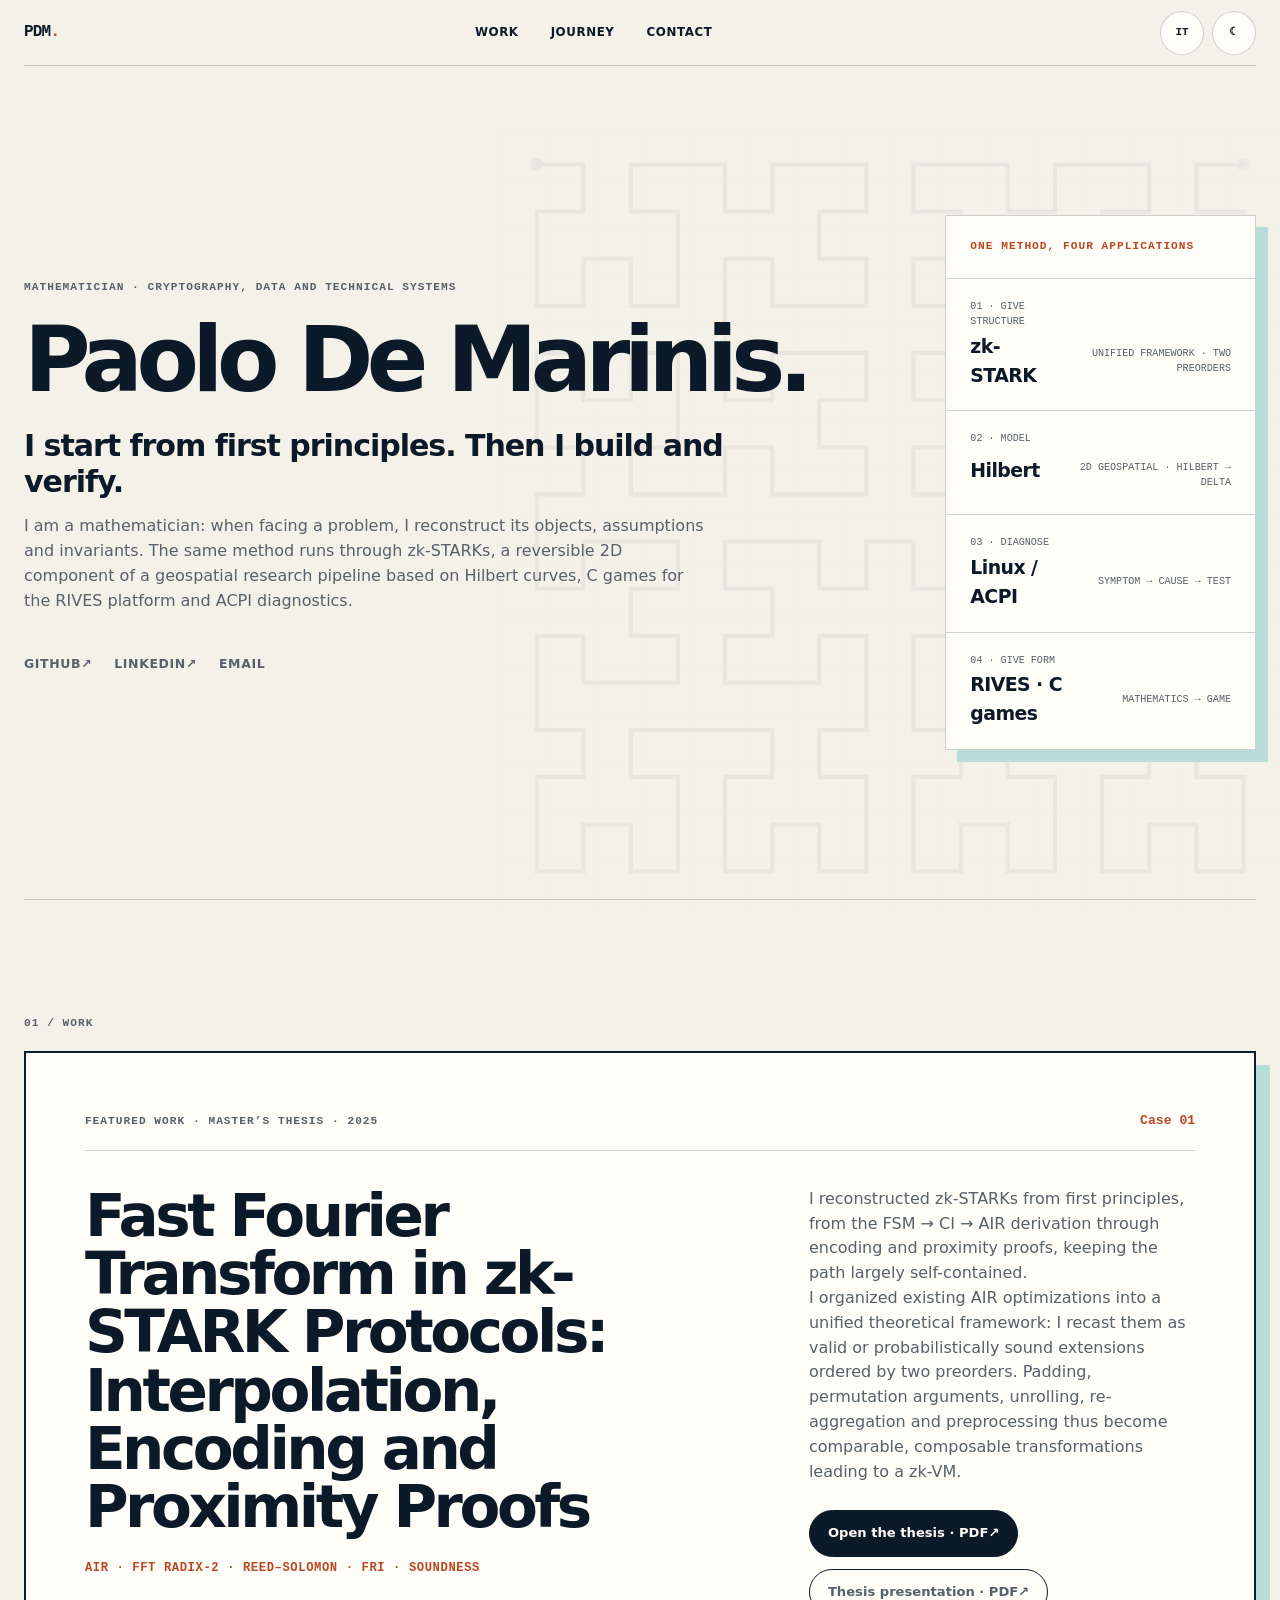
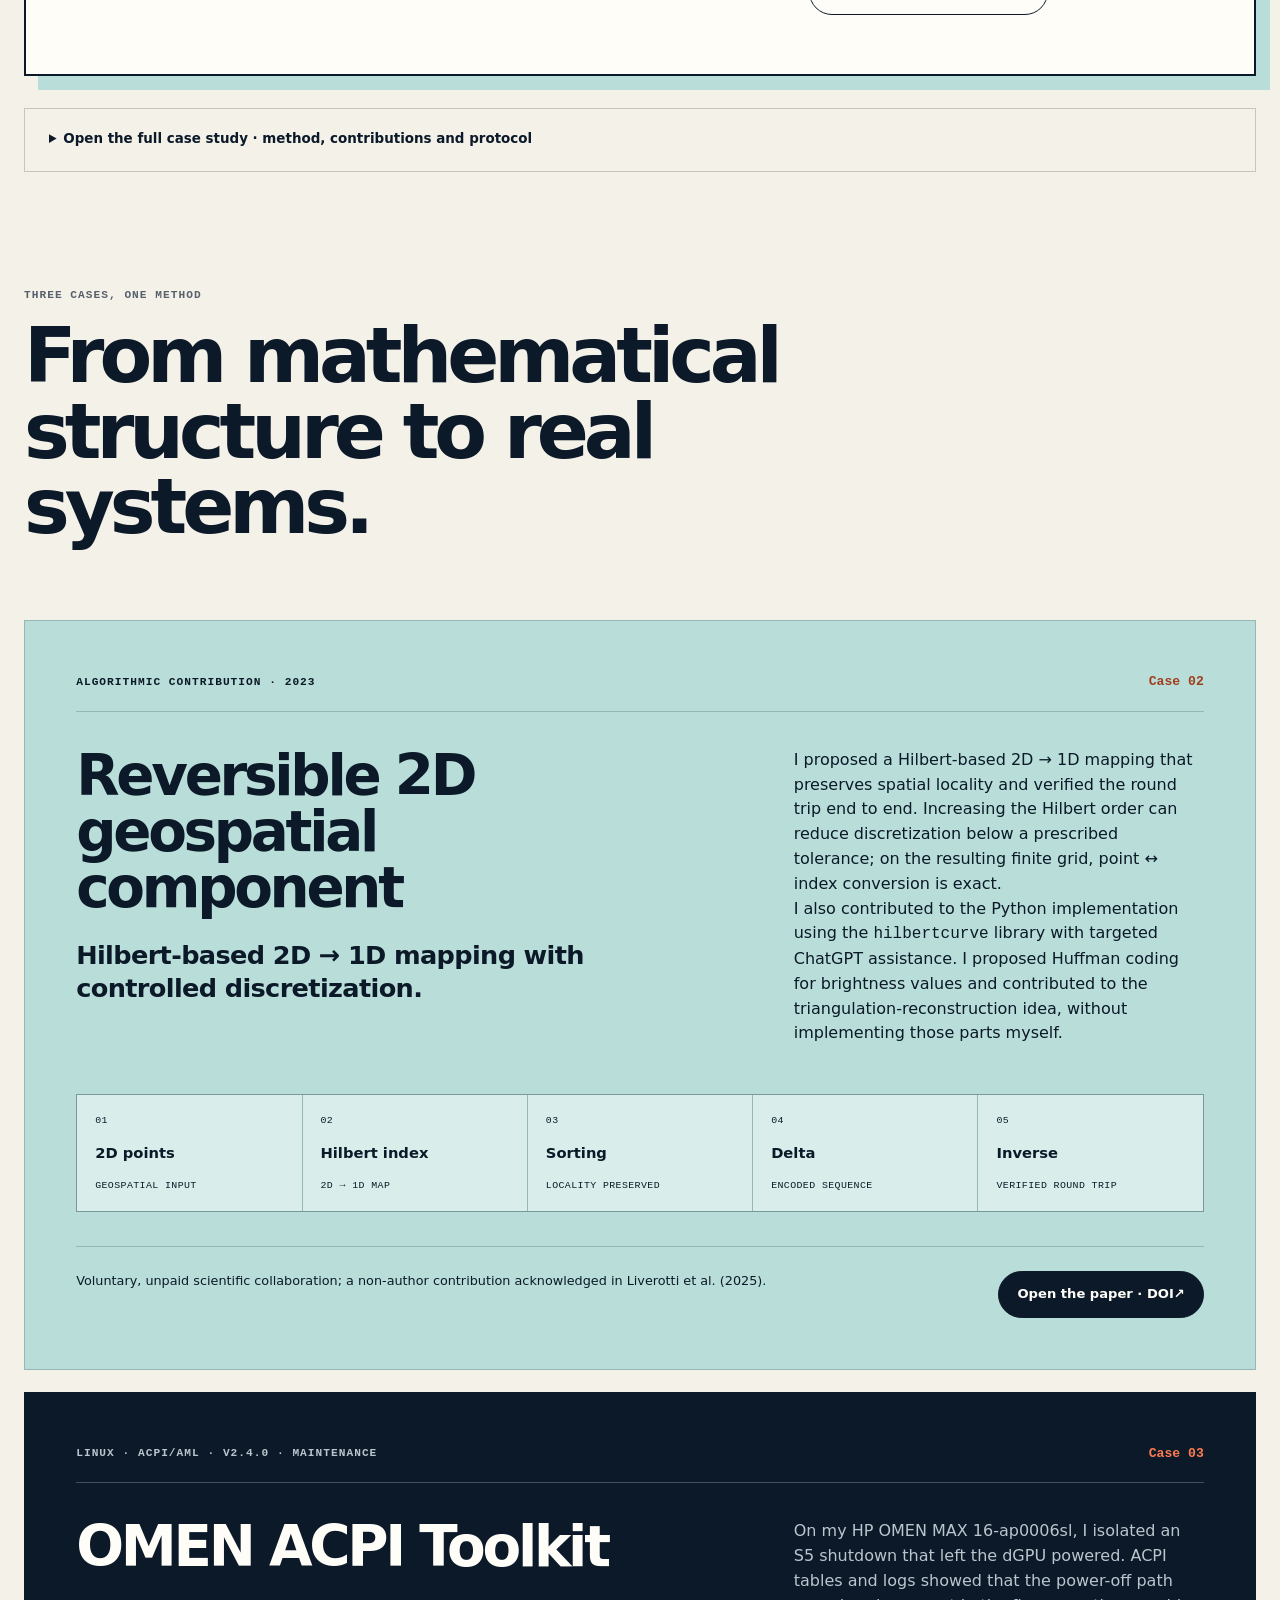
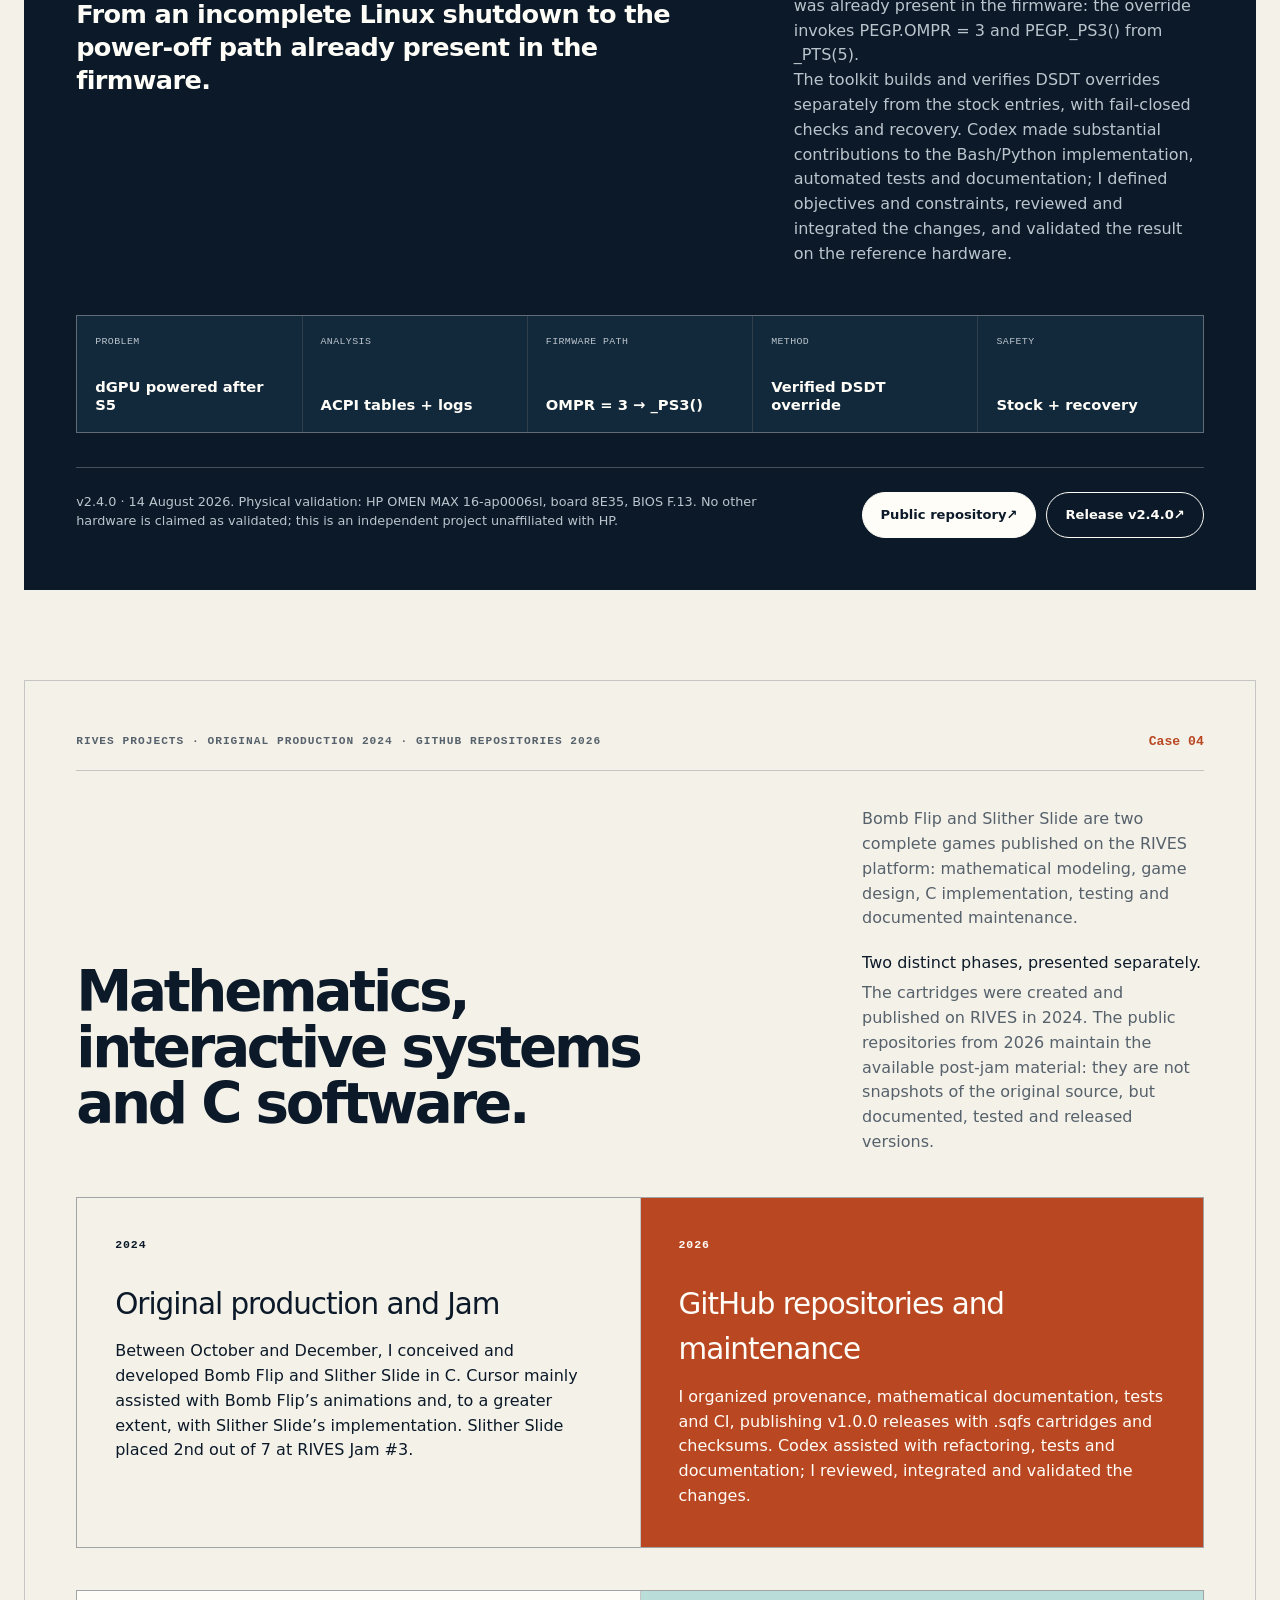
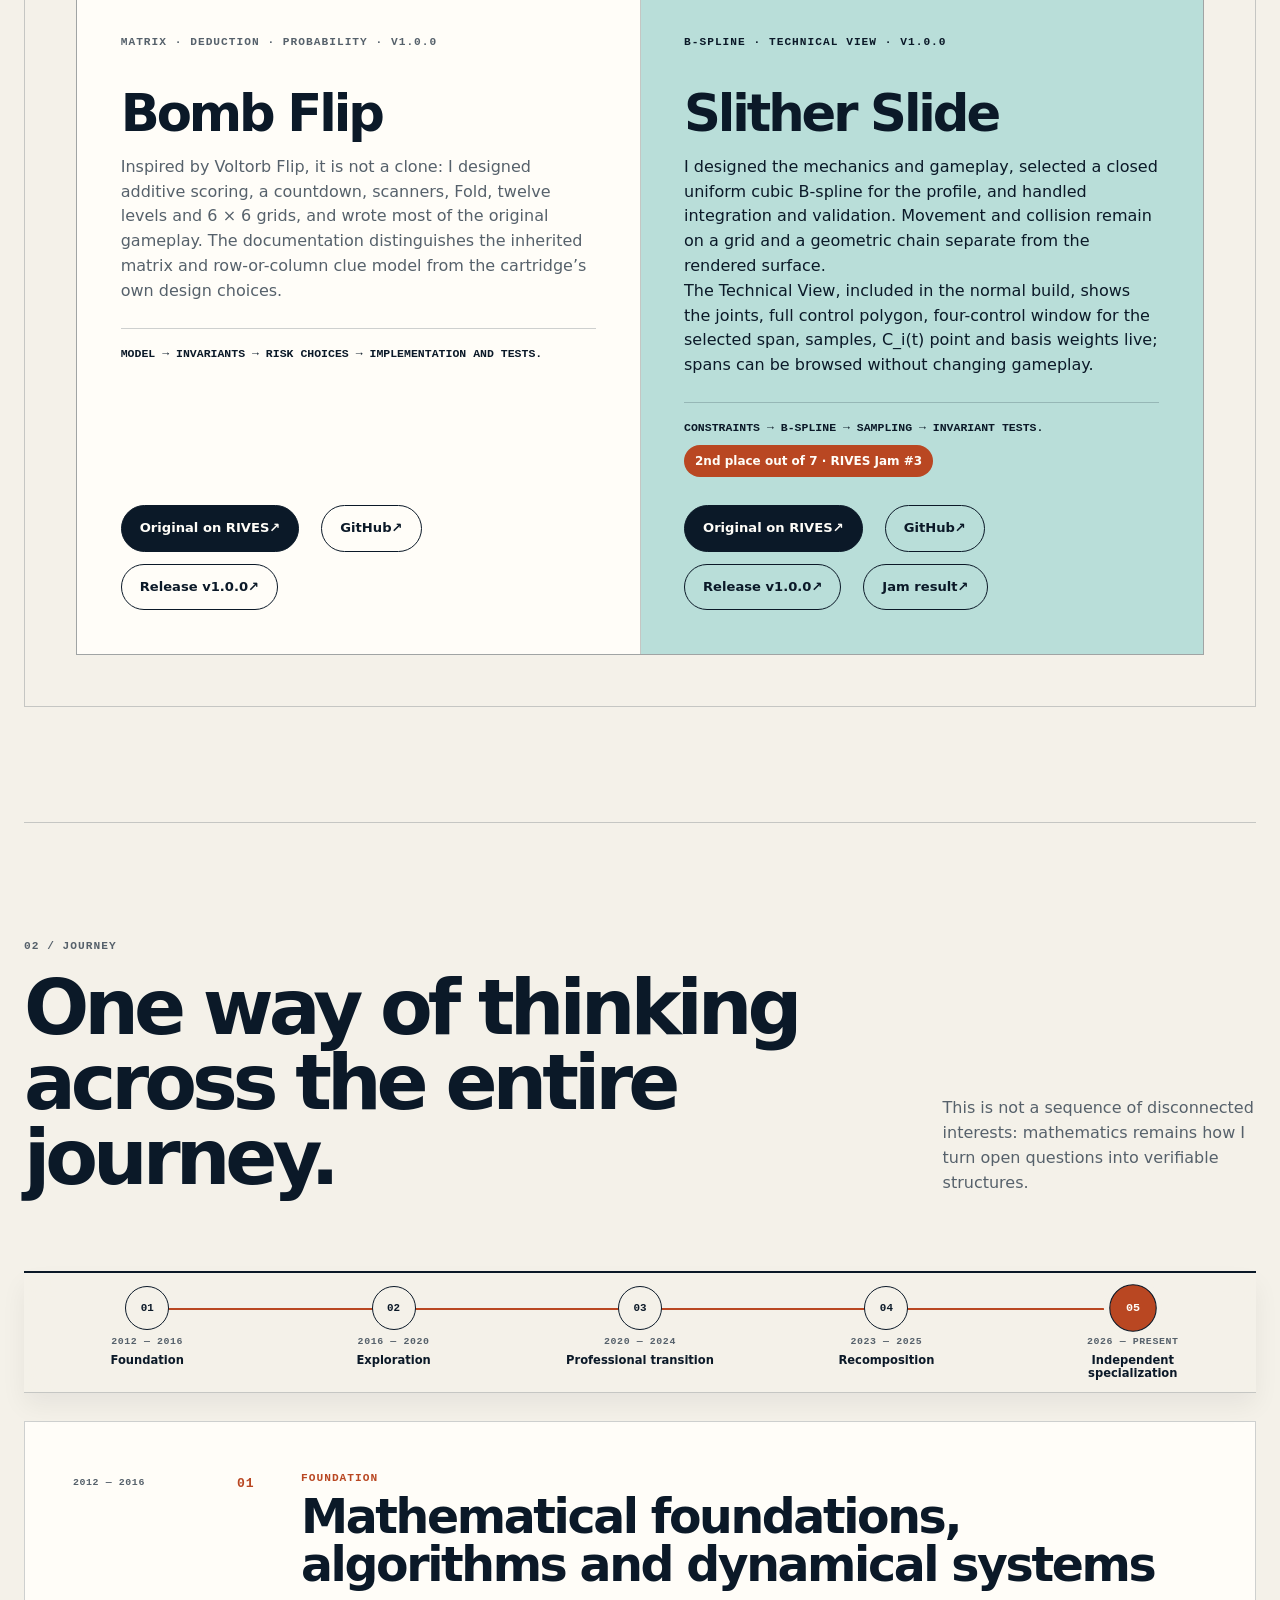
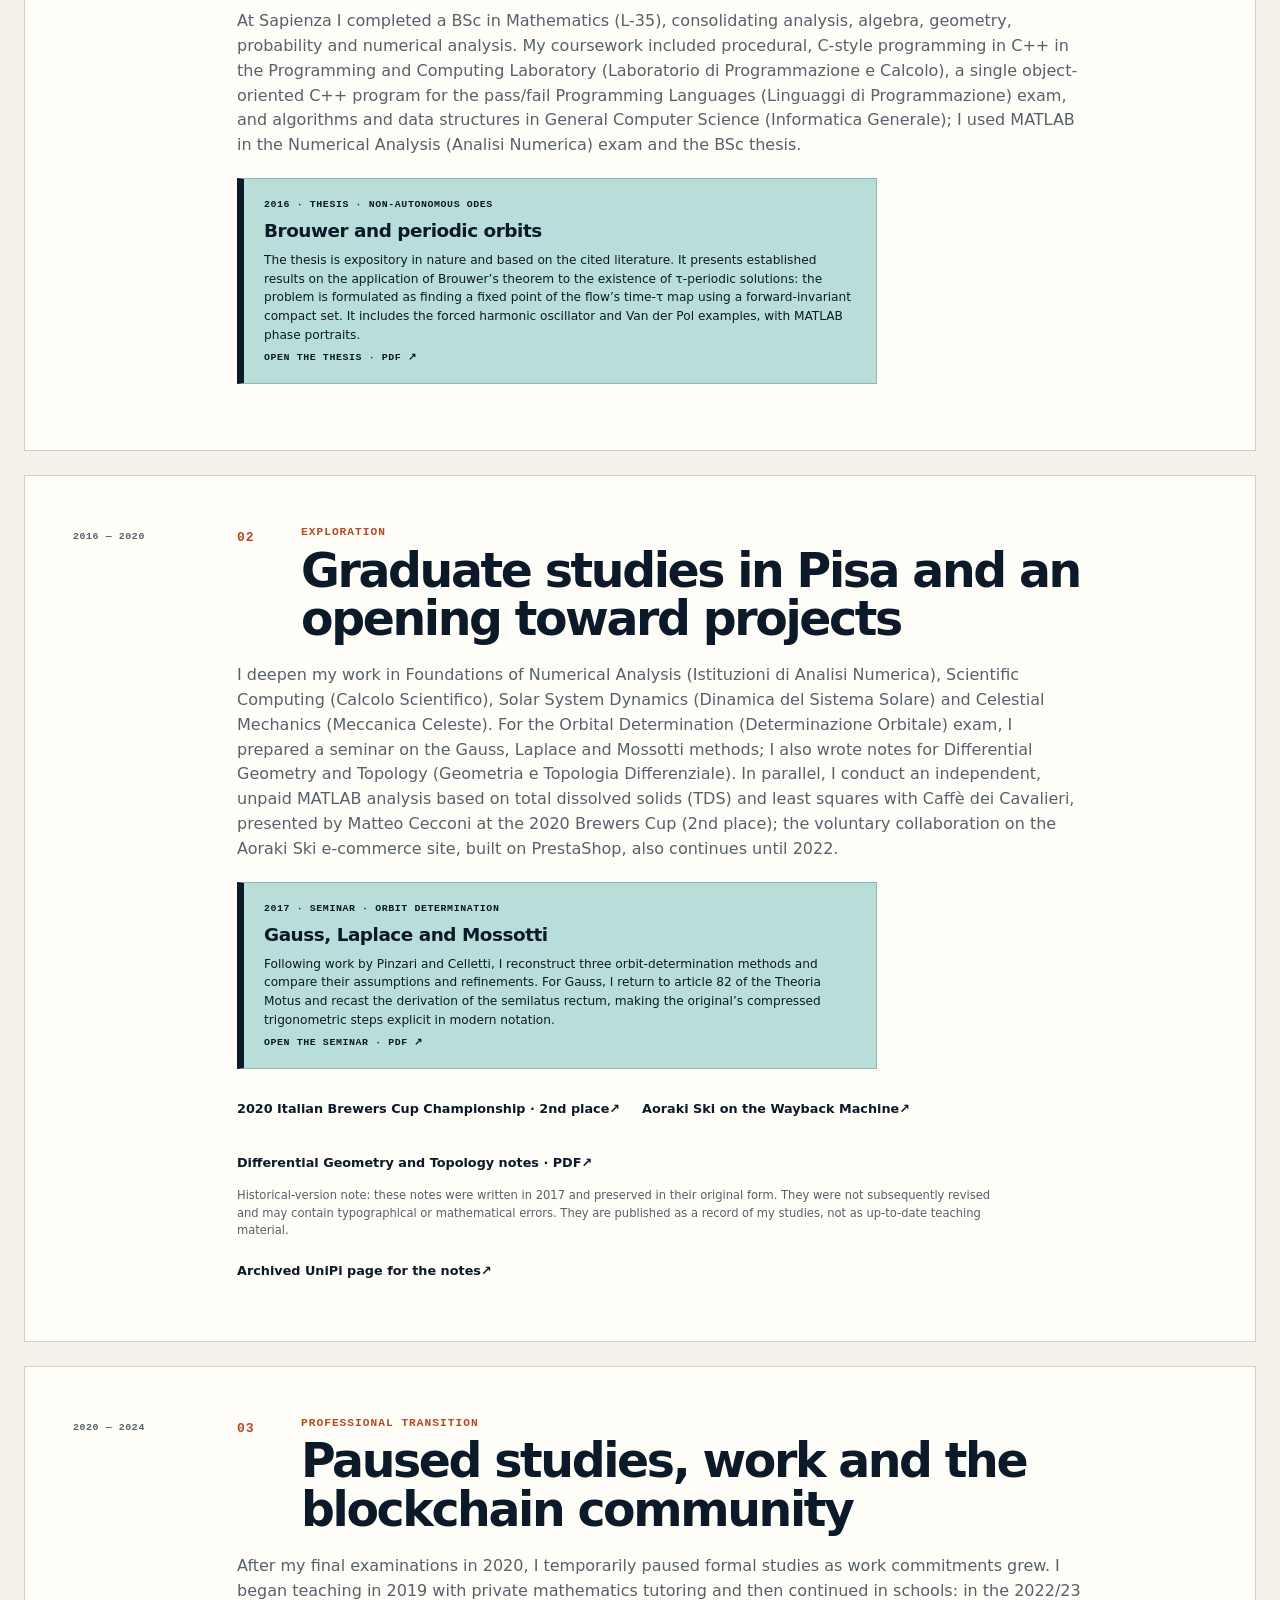
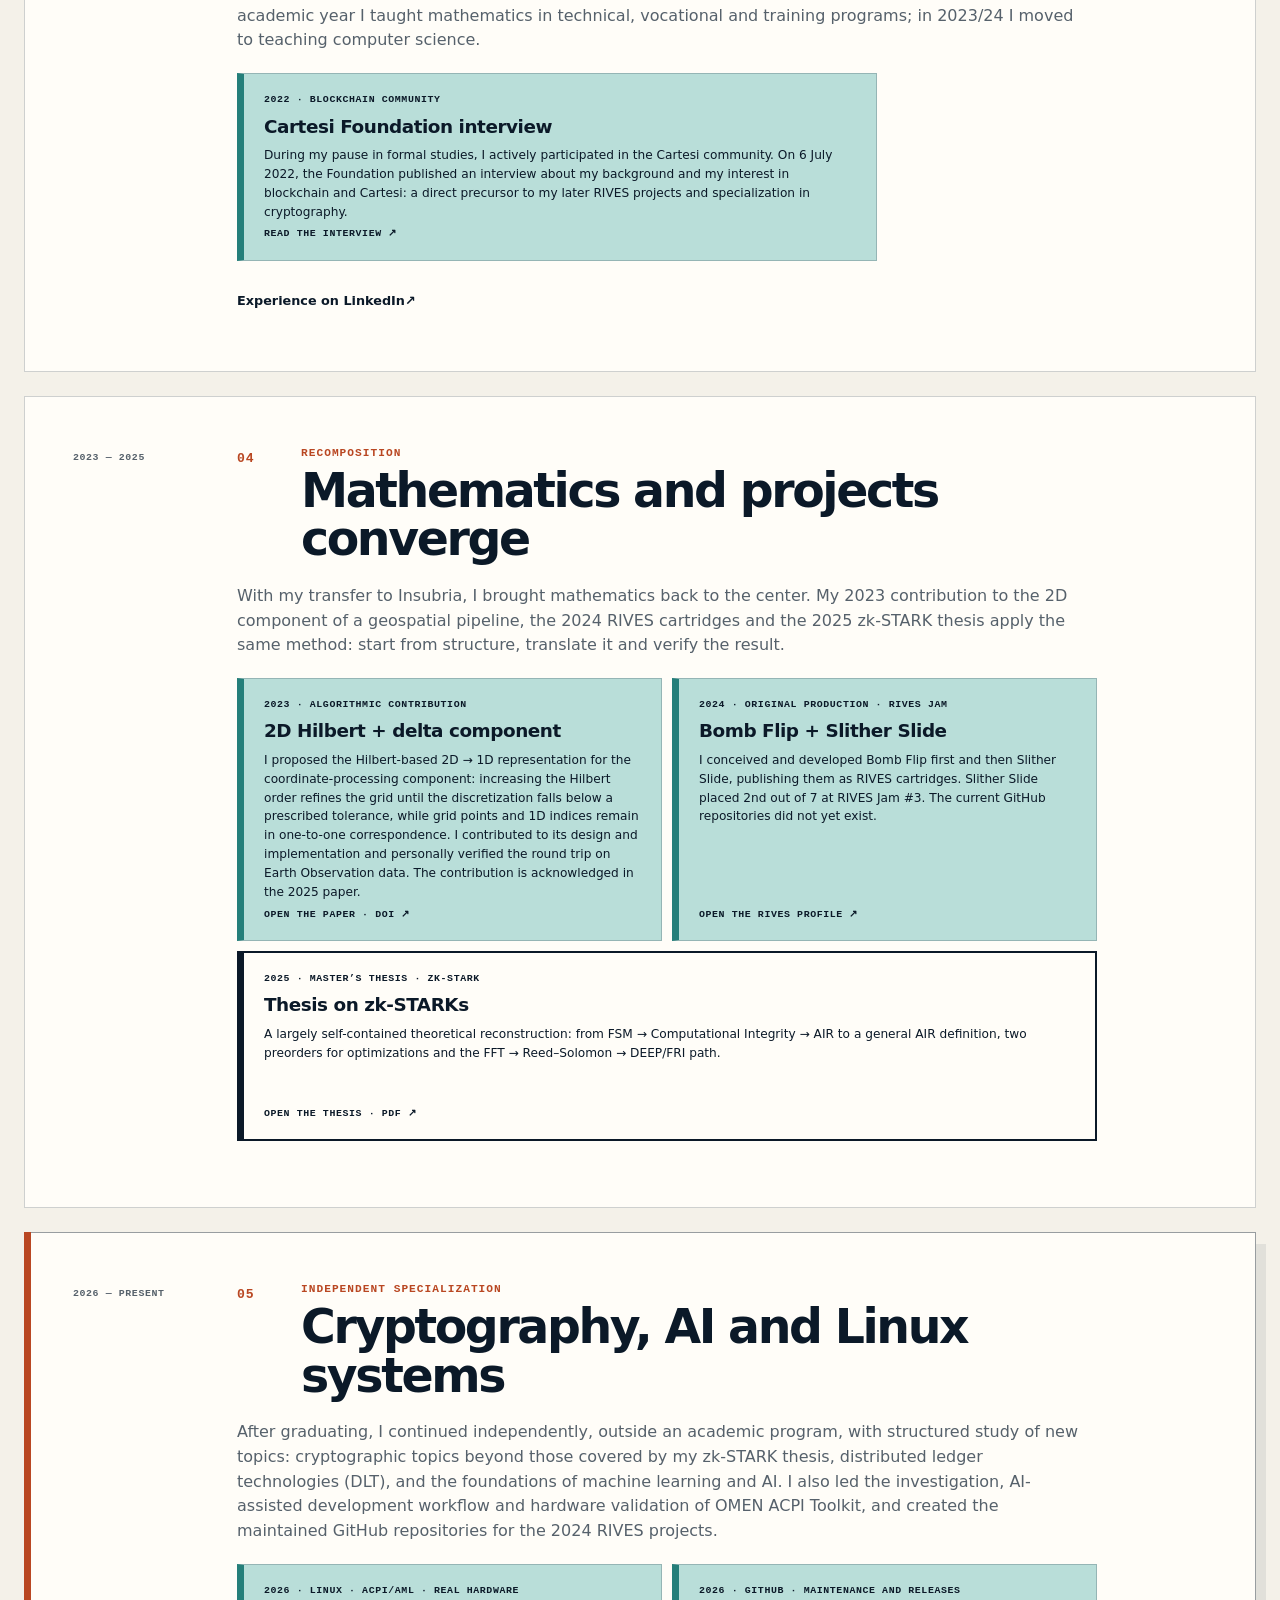
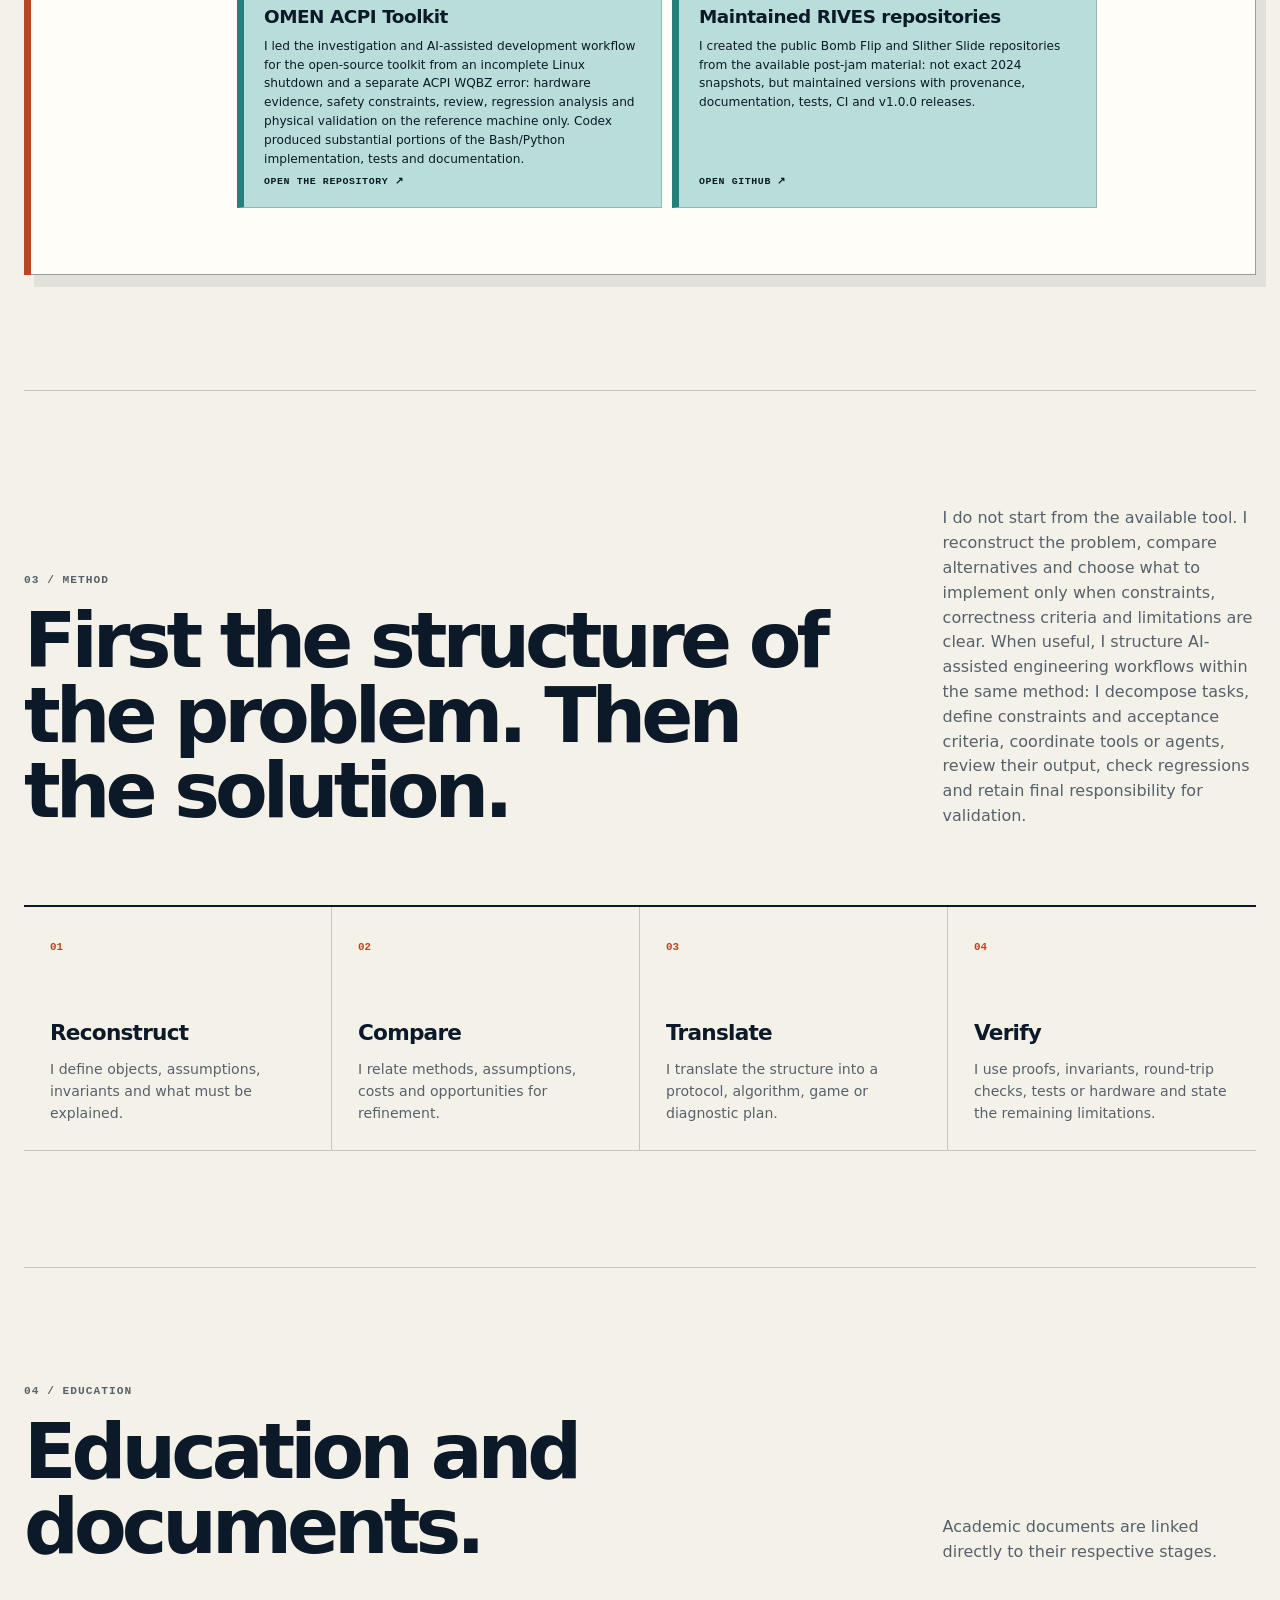
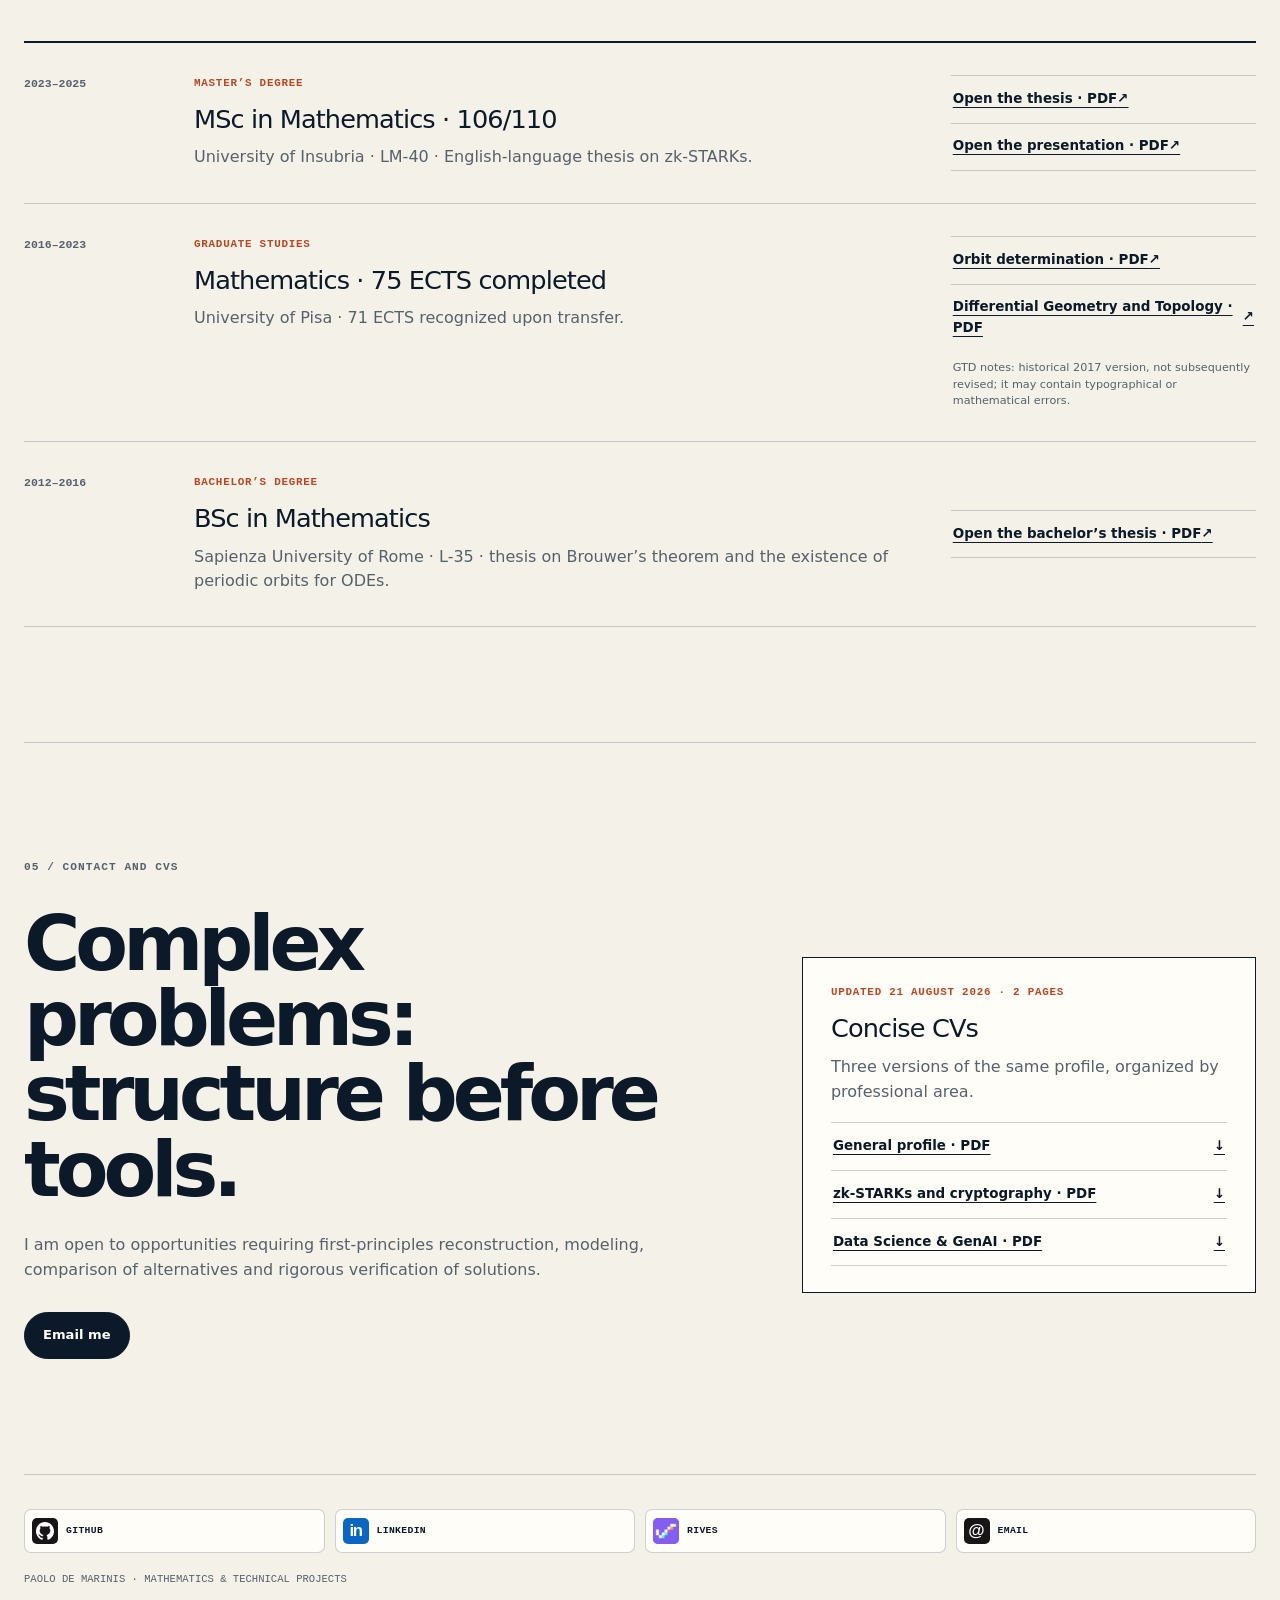
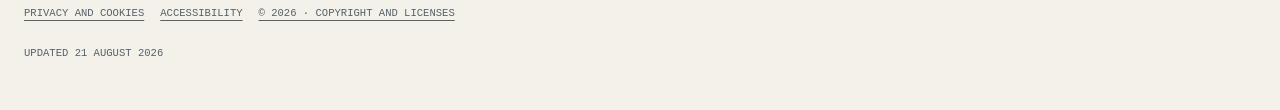
==== commit 0e75f9a9: "Correct CV and website project descriptions [skip ci] Publish the three concise CVs with bilingual a" ====
--- a/index.html
+++ b/index.html
@@ -107,7 +107,7 @@
 </div>
 <div class="case-body">
 <p>I proposed a Hilbert-based 2D → 1D mapping that preserves spatial locality and verified the round trip end to end. Increasing the Hilbert order can reduce discretization below a prescribed tolerance; on the resulting finite grid, point ↔ index conversion is exact.</p>
-<p>I also contributed to the Python implementation using the <code>hilbertcurve</code> library with targeted ChatGPT assistance. I proposed Huffman coding for brightness values and contributed to the triangulation idea, without implementing those parts myself.</p>
+<p>I also contributed to the Python implementation using the <code>hilbertcurve</code> library with targeted ChatGPT assistance. I proposed Huffman coding for brightness values and contributed to the triangulation-reconstruction idea, without implementing those parts myself.</p>
 </div>
 </div>
 <ol class="pipeline">
@@ -227,7 +227,7 @@
 <h3>Mathematical foundations, algorithms and dynamical systems</h3>
 </div>
 </div>
-<p class="timeline-panel-description">At Sapienza I completed a BSc in Mathematics (L-35), consolidating analysis, algebra, geometry, probability and numerical analysis. I worked with procedural, C-style programming in a C++ environment, object-oriented foundations, algorithms and data structures; I used MATLAB for numerical computing and the thesis.</p>
+<p class="timeline-panel-description">At Sapienza I completed a BSc in Mathematics (L-35), consolidating analysis, algebra, geometry, probability and numerical analysis. My coursework included procedural, C-style programming in C++ in the Programming and Computing Laboratory (<span lang="it">Laboratorio di Programmazione e Calcolo</span>), a single object-oriented C++ program for the pass/fail Programming Languages (<span lang="it">Linguaggi di Programmazione</span>) exam, and algorithms and data structures in General Computer Science (<span lang="it">Informatica Generale</span>); I used MATLAB in the Numerical Analysis (<span lang="it">Analisi Numerica</span>) exam and the BSc thesis.</p>
 <div class="phase-highlights phase-highlights-single"><a class="phase-highlight" data-lane="study" href="/documents/paolo-de-marinis-bsc-thesis-brouwer.pdf" target="_blank" rel="noopener noreferrer"><span>2016 · thesis · non-autonomous ODEs</span><strong>Brouwer and periodic orbits</strong><small>The thesis is expository in nature and based on the cited literature. It presents established results on the application of Brouwer’s theorem to the existence of τ-periodic solutions: the problem is formulated as finding a fixed point of the flow’s time-τ map using a forward-invariant compact set. It includes the forced harmonic oscillator and Van der Pol examples, with MATLAB phase portraits.</small><b aria-hidden="true">Open the thesis · PDF ↗</b></a></div>
 </div></article><article class="timeline-scroll-step" id="fase-esplorazione" aria-label="2016 — 2020: Exploration"><p class="timeline-active-period">2016 — 2020</p>
 <div>
@@ -238,7 +238,7 @@
 <h3>Graduate studies in Pisa and an opening toward projects</h3>
 </div>
 </div>
-<p class="timeline-panel-description">I deepen my work in numerical analysis, scientific computing, dynamical systems and celestial mechanics. The orbit-determination seminar and the Differential Geometry and Topology notes consolidate my work with primary sources. In parallel, I conduct an independent, unpaid MATLAB analysis based on total dissolved solids (TDS) and least squares with Caffè dei Cavalieri, presented by Matteo Cecconi at the 2020 Brewers Cup (2nd place); the voluntary PrestaShop e-commerce collaboration also continues until 2022.</p>
+<p class="timeline-panel-description">I deepen my work in Foundations of Numerical Analysis (<span lang="it">Istituzioni di Analisi Numerica</span>), Scientific Computing (<span lang="it">Calcolo Scientifico</span>), Solar System Dynamics (<span lang="it">Dinamica del Sistema Solare</span>) and Celestial Mechanics (<span lang="it">Meccanica Celeste</span>). For the Orbital Determination (<span lang="it">Determinazione Orbitale</span>) exam, I prepared a seminar on the Gauss, Laplace and Mossotti methods; I also wrote notes for Differential Geometry and Topology (<span lang="it">Geometria e Topologia Differenziale</span>). In parallel, I conduct an independent, unpaid MATLAB analysis based on total dissolved solids (TDS) and least squares with Caffè dei Cavalieri, presented by Matteo Cecconi at the 2020 Brewers Cup (2nd place); the voluntary collaboration on the Aoraki Ski e-commerce site, built on PrestaShop, also continues until 2022.</p>
 <div class="phase-highlights phase-highlights-single"><a class="phase-highlight" data-lane="study" href="/documents/paolo-de-marinis-gauss-laplace-mossotti.pdf" target="_blank" rel="noopener noreferrer"><span>2017 · seminar · orbit determination</span><strong>Gauss, Laplace and Mossotti</strong><small>Following work by Pinzari and Celletti, I reconstruct three orbit-determination methods and compare their assumptions and refinements. For Gauss, I return to article 82 of the Theoria Motus and recast the derivation of the semilatus rectum, making the original’s compressed trigonometric steps explicit in modern notation.</small><b aria-hidden="true">Open the seminar · PDF ↗</b></a></div>
 <div class="phase-links">
 <div class="phase-link-item"><a href="https://www.ilcaffeespressoitaliano.com/2020/chi-sono-i-campioni-del-caffe-2020/" target="_blank" rel="noopener noreferrer">2020 Italian Brewers Cup Championship · 2nd place<span aria-hidden="true"> ↗</span></a></div>
@@ -344,7 +344,7 @@
 <a class="button button-primary" href="mailto:paolodemarinis1993@gmail.com">Email me</a>
 </div>
 <aside class="cv-downloads cv-downloads-contact" aria-labelledby="cv-downloads-title"><div class="cv-downloads-copy">
-<p class="credential-label">Updated 15 August 2026 · 2 pages</p>
+<p class="credential-label">Updated 21 August 2026 · 2 pages</p>
 <h3 id="cv-downloads-title">Concise CVs</h3>
 <p>Three versions of the same profile, organized by professional area.</p>
 </div>
@@ -358,6 +358,6 @@
 <p>Paolo De Marinis · Mathematics &amp; Technical Projects</p>
 <nav class="footer-legal" aria-label="Legal information"><a href="/information/#privacy">Privacy and cookies</a><a href="/information/#accessibility">Accessibility</a><a href="/information/#licenses">© 2026 · Copyright and licenses</a></nav>
 </div>
-<p>Updated 17 August 2026</p></footer><script src="/site.js" defer></script>
+<p>Updated 21 August 2026</p></footer><script src="/site.js" defer></script>
 </body>
 </html>
